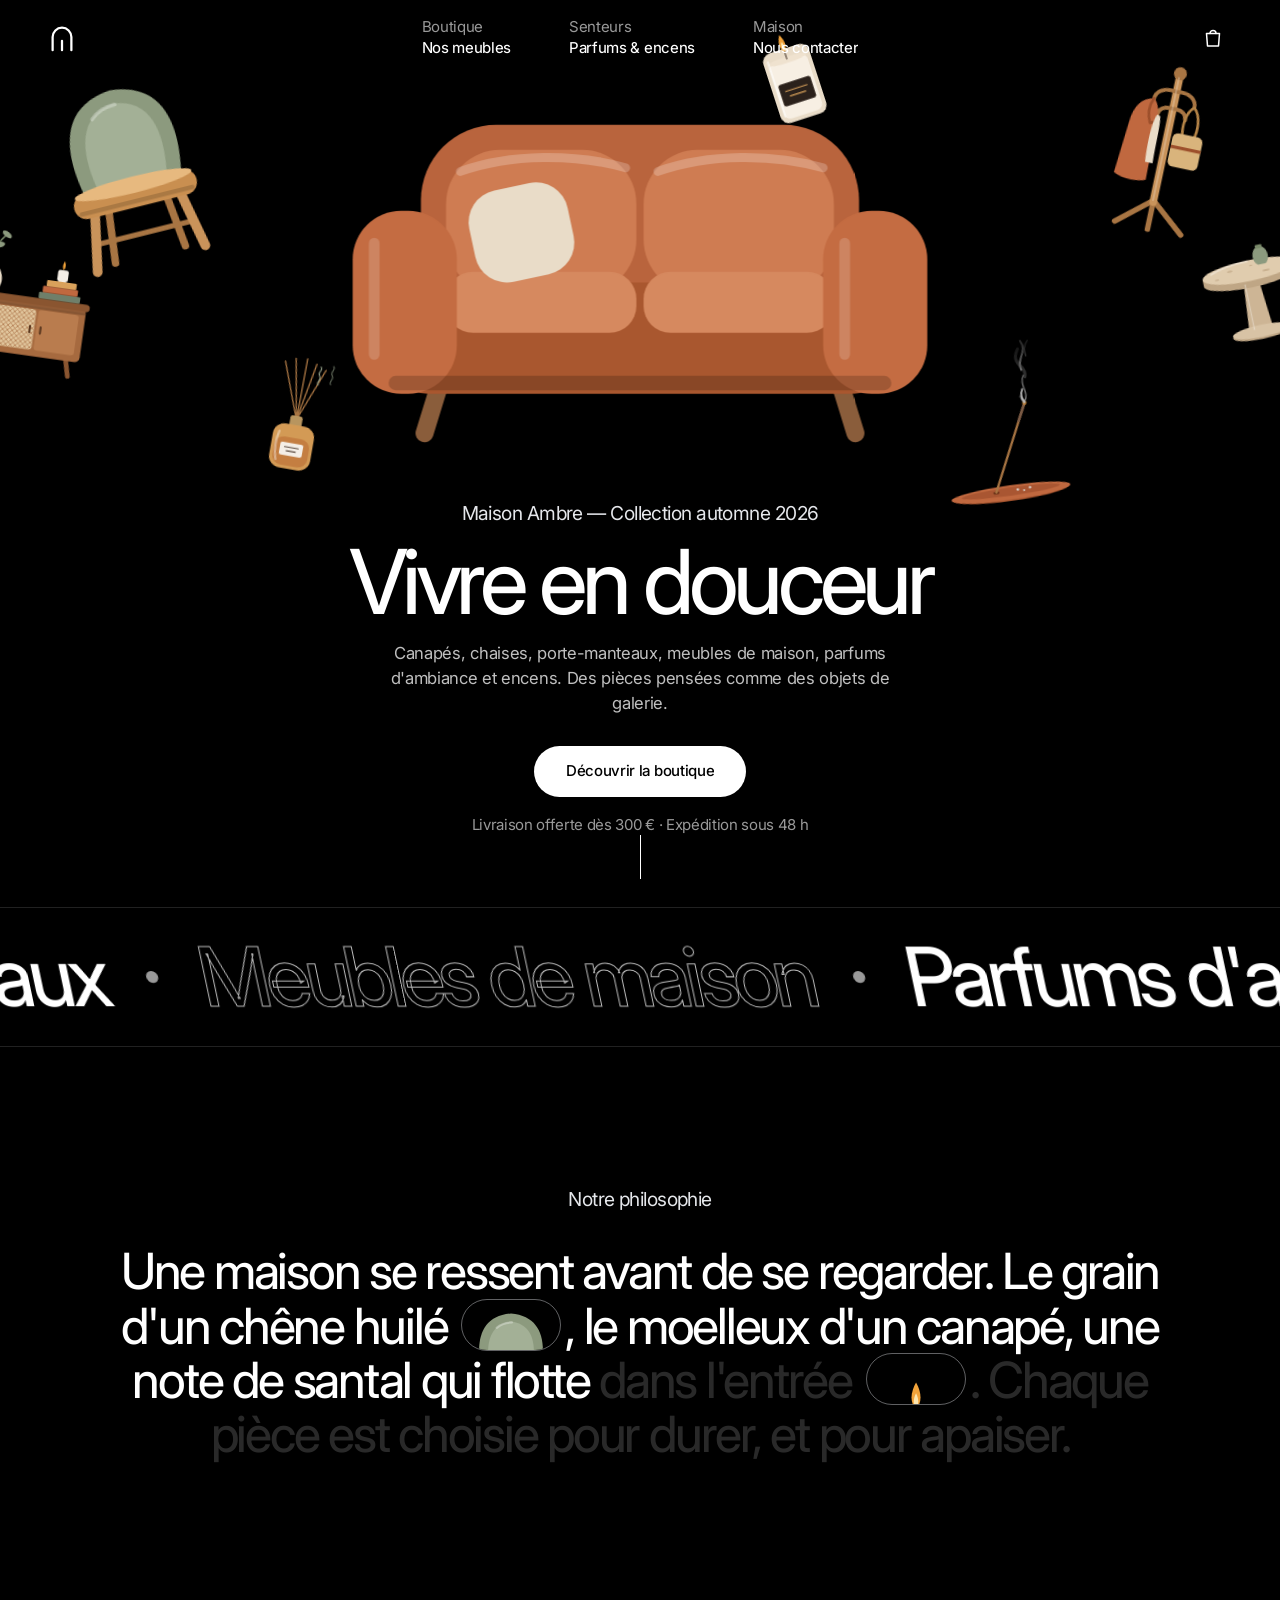
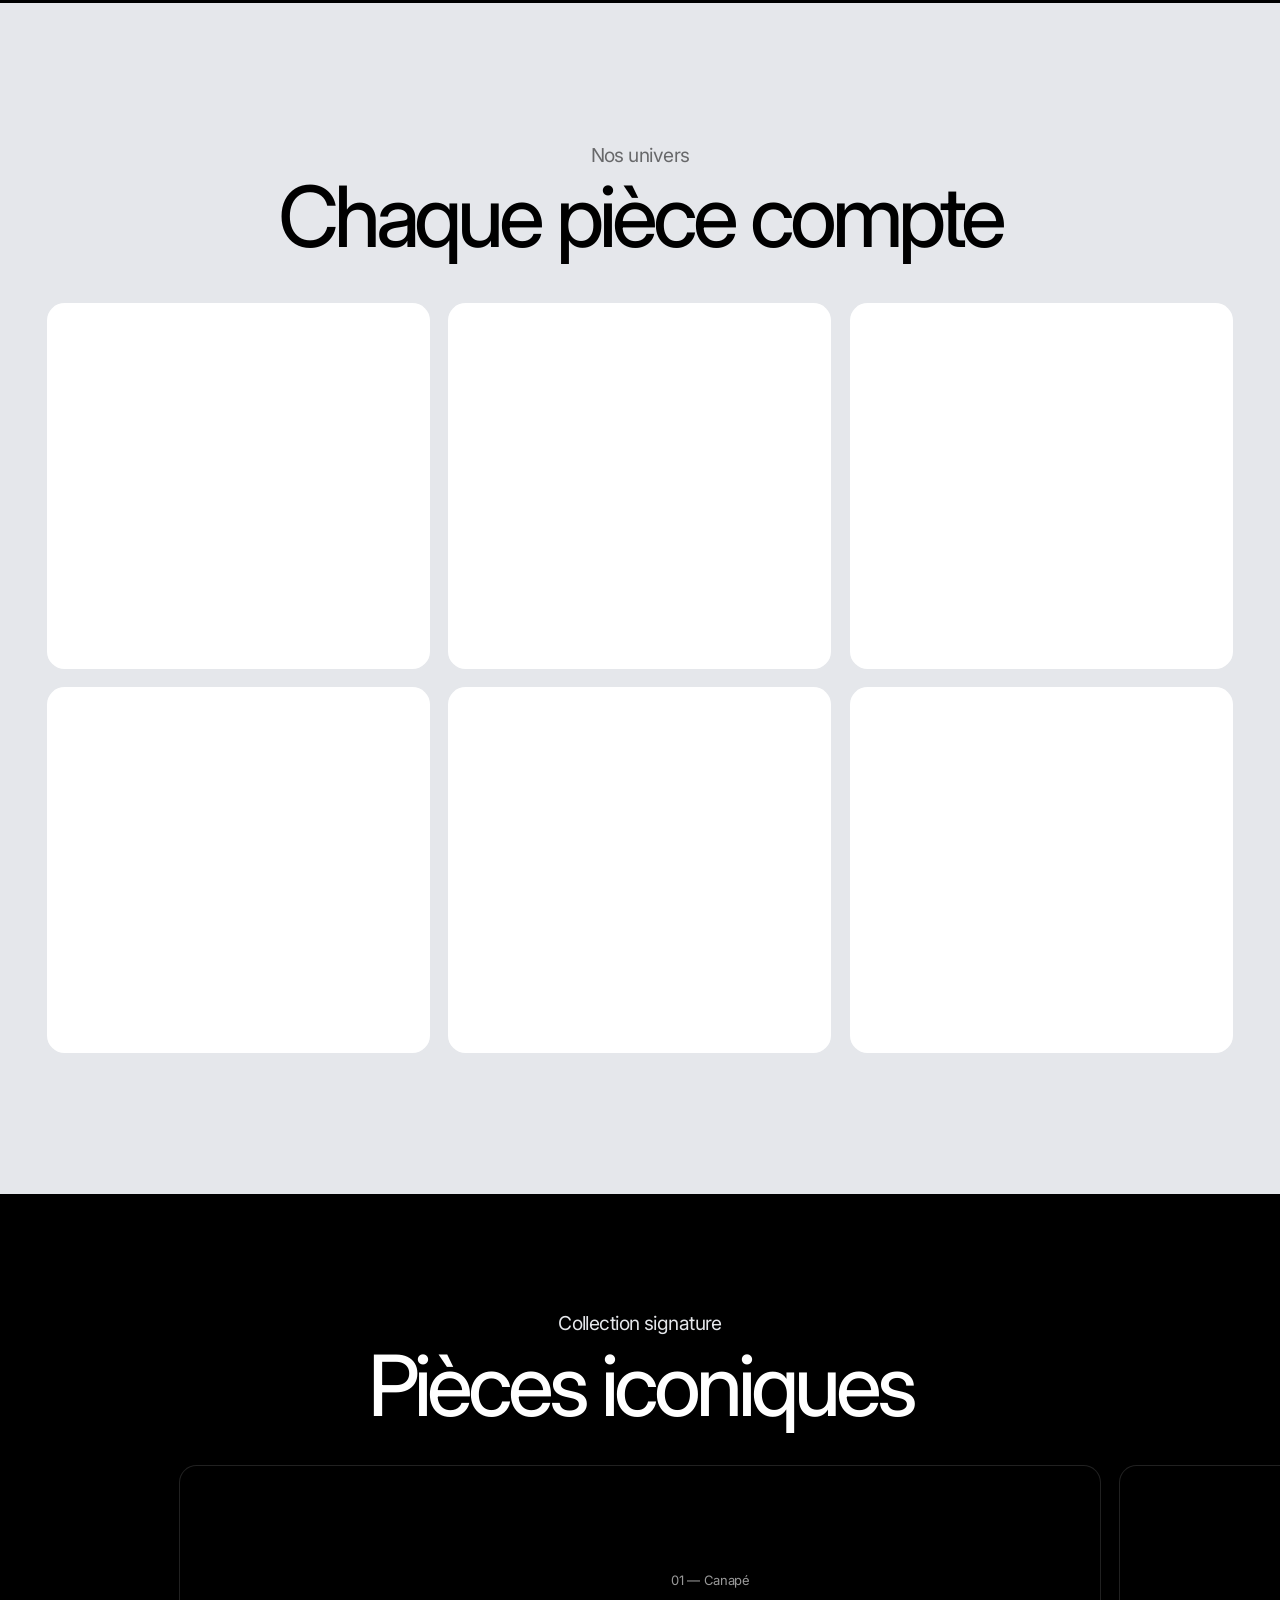
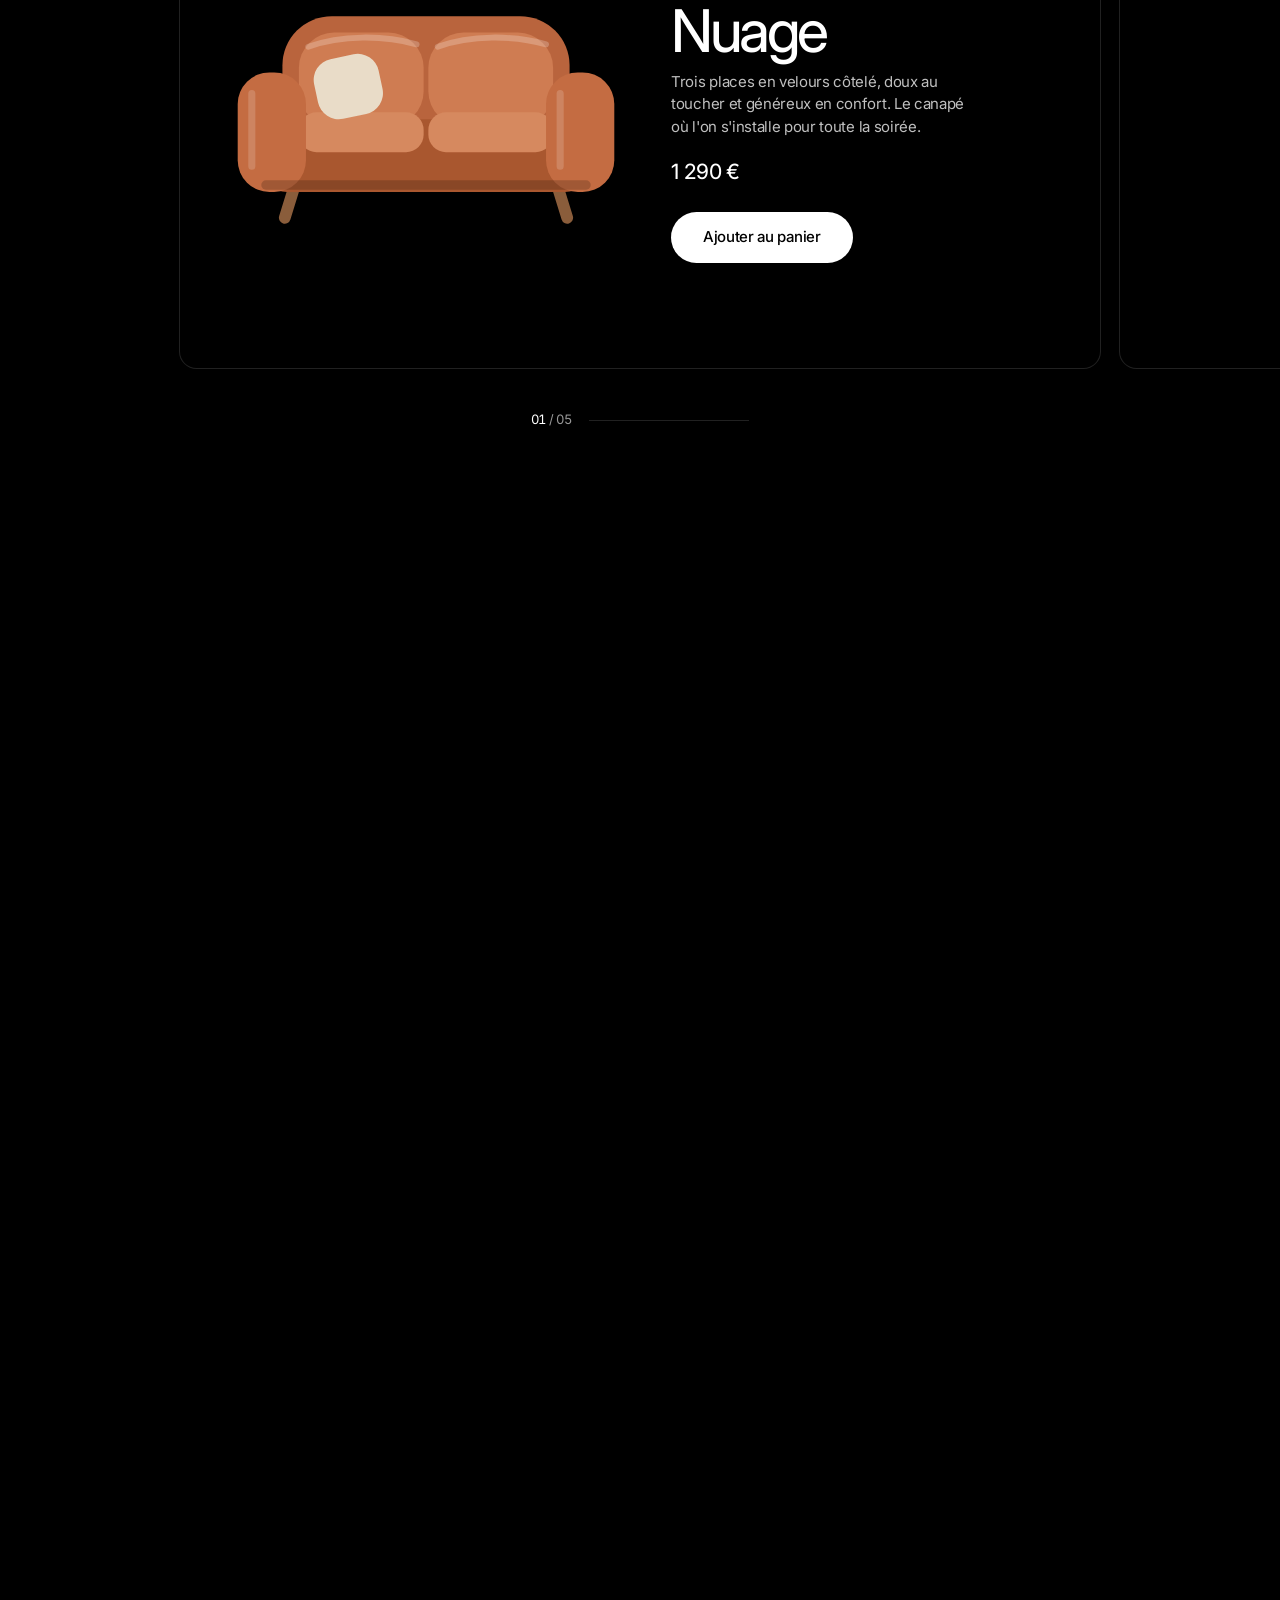
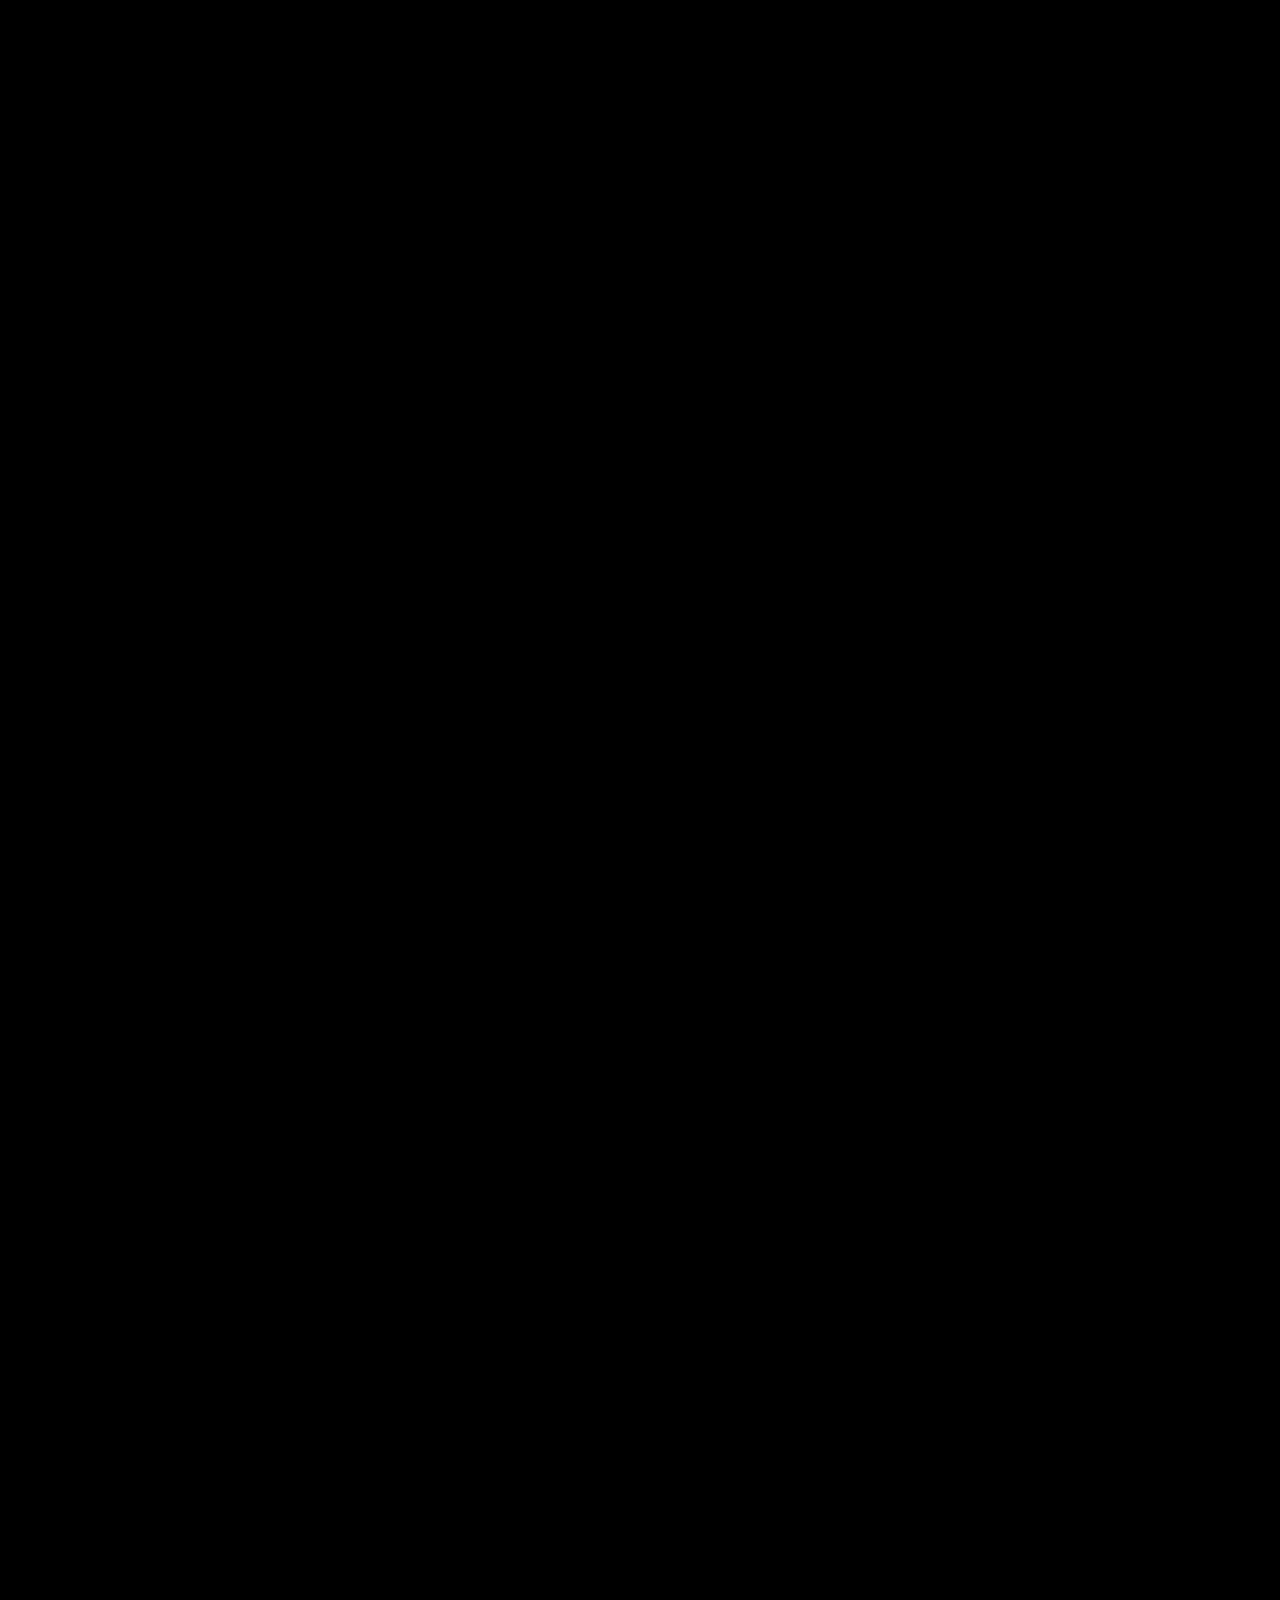
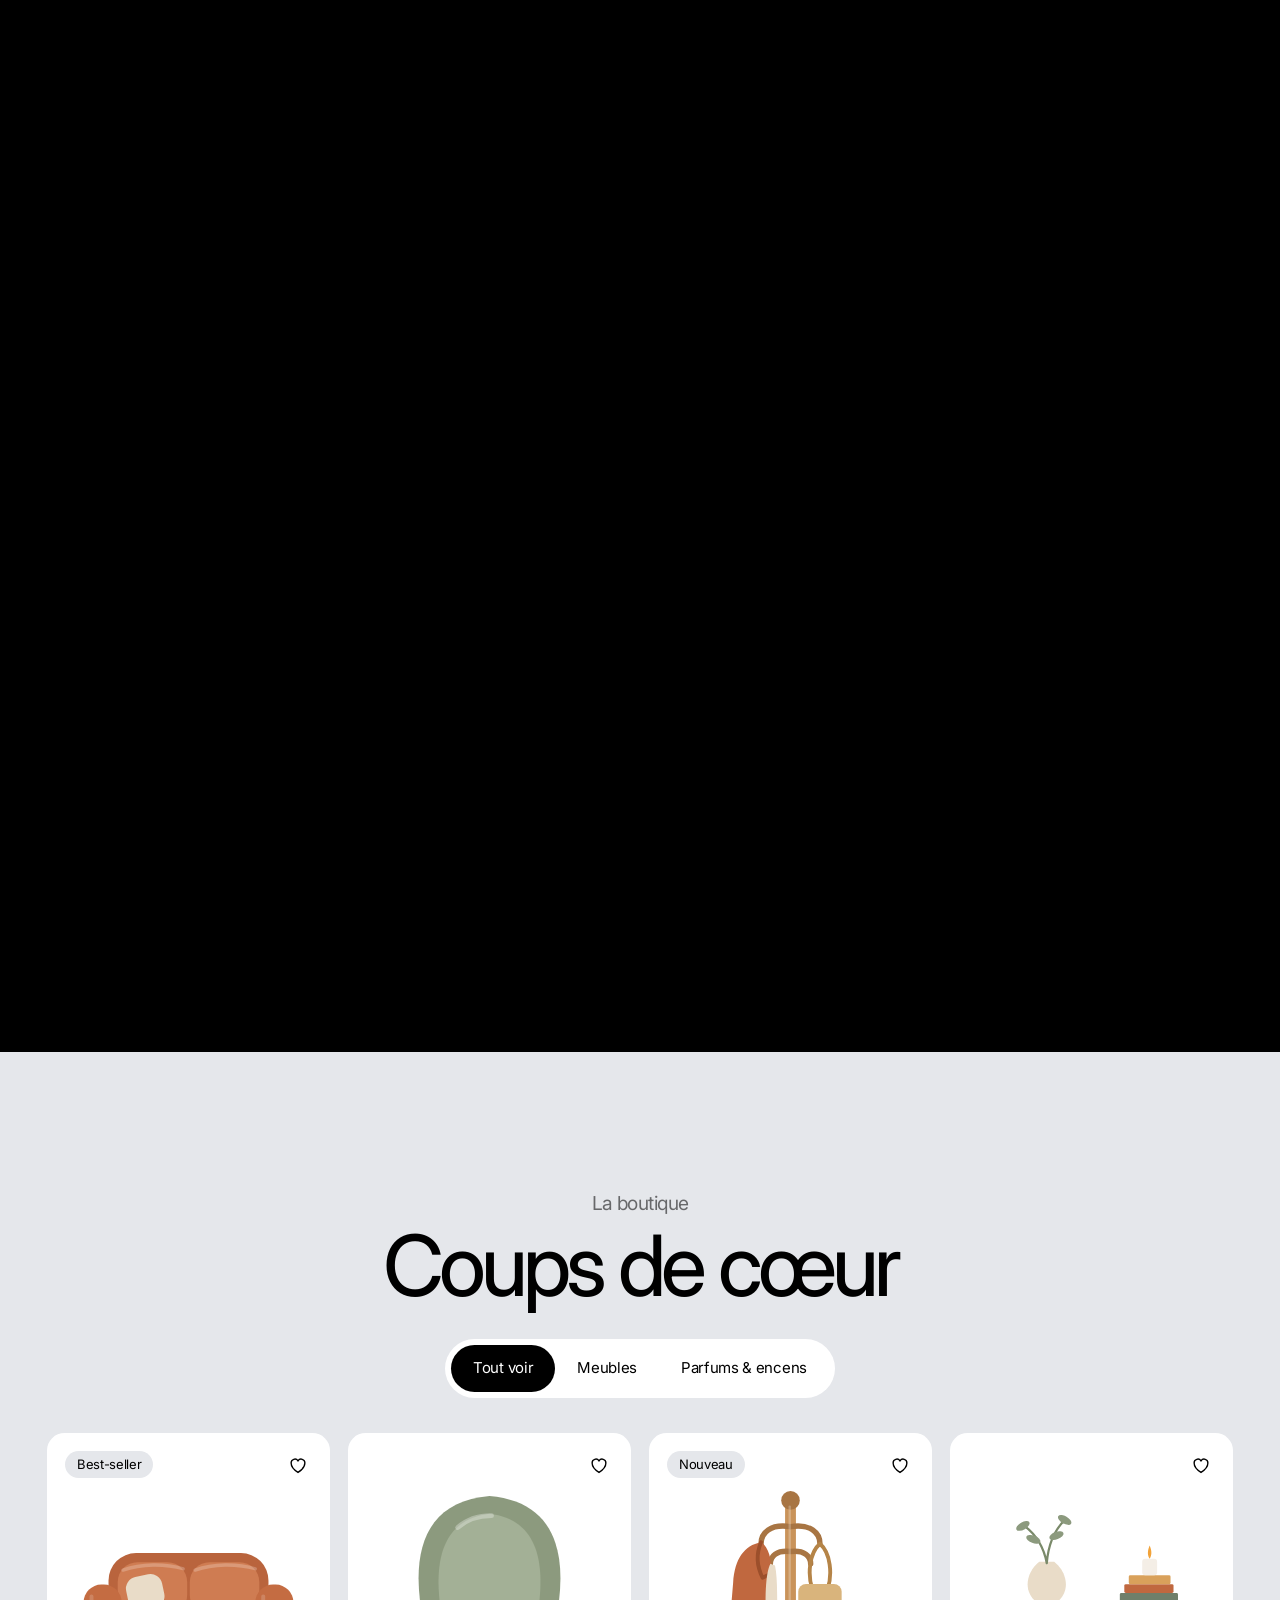
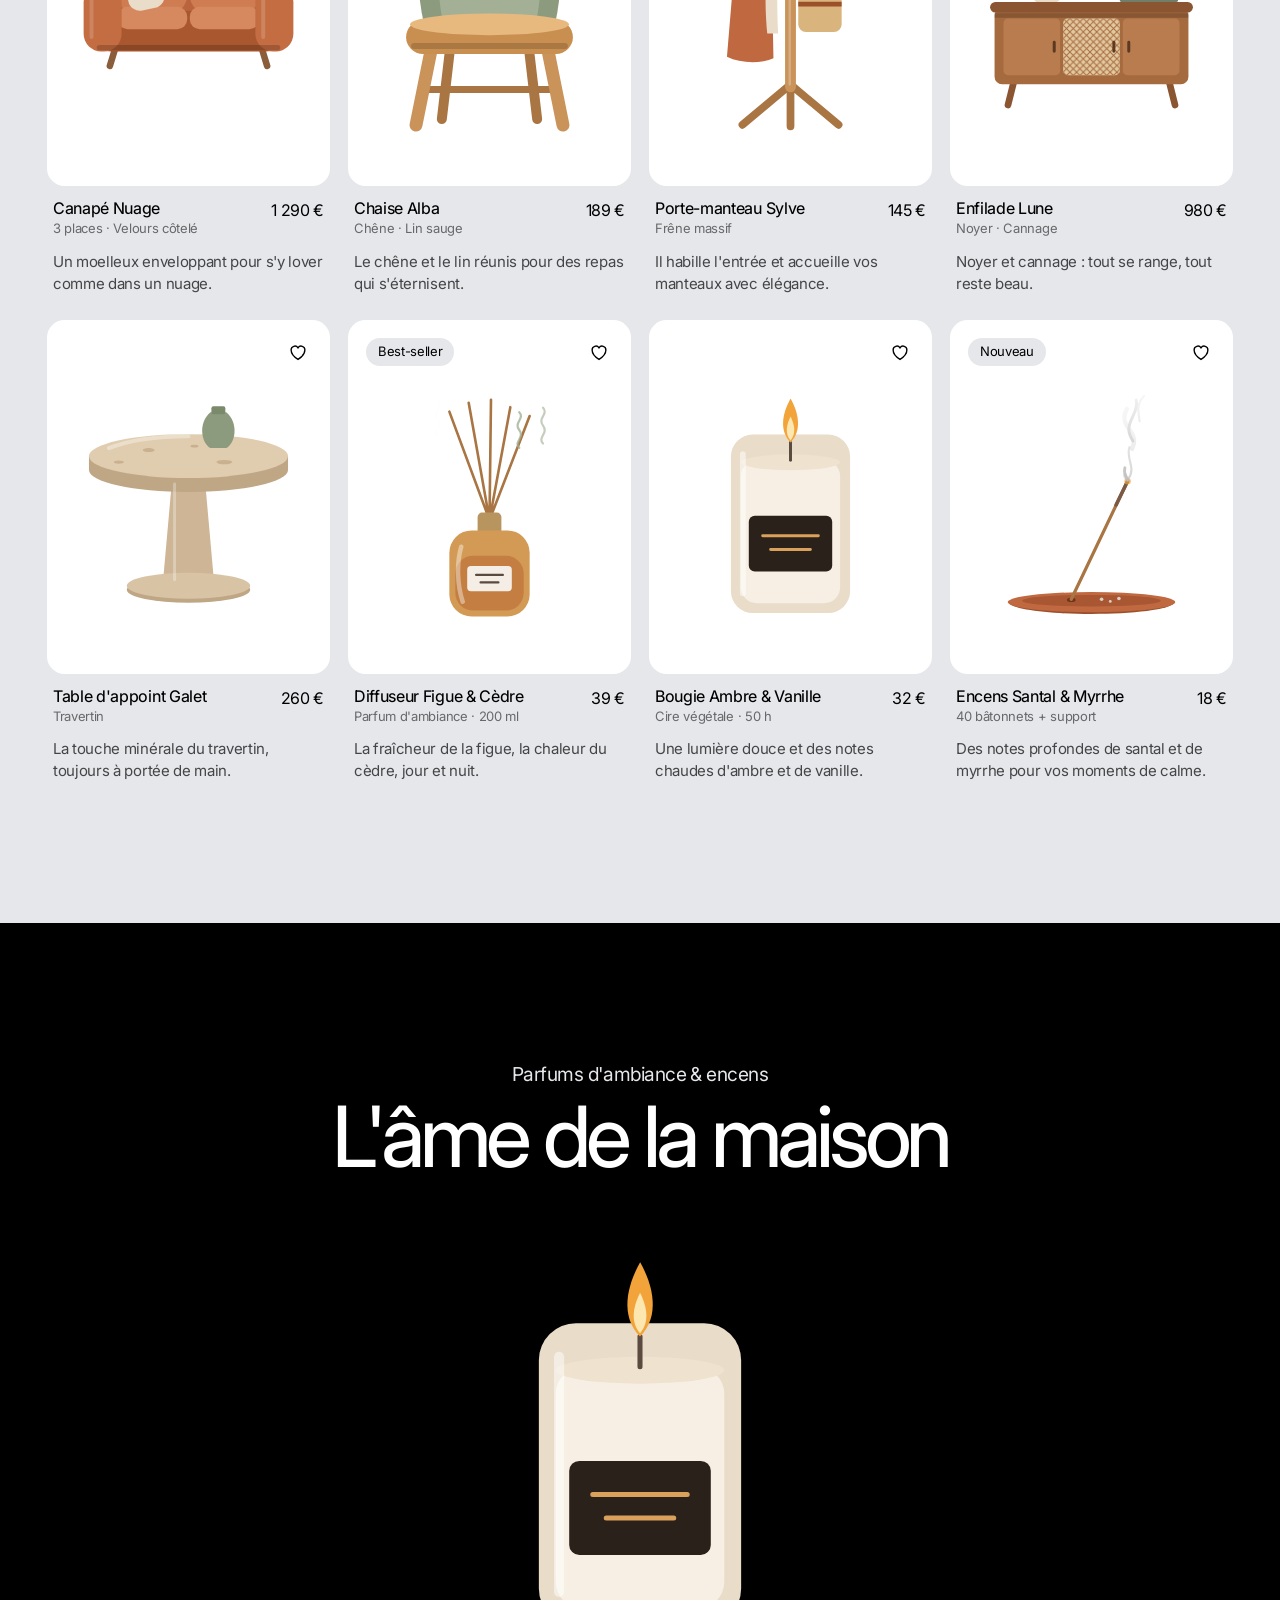
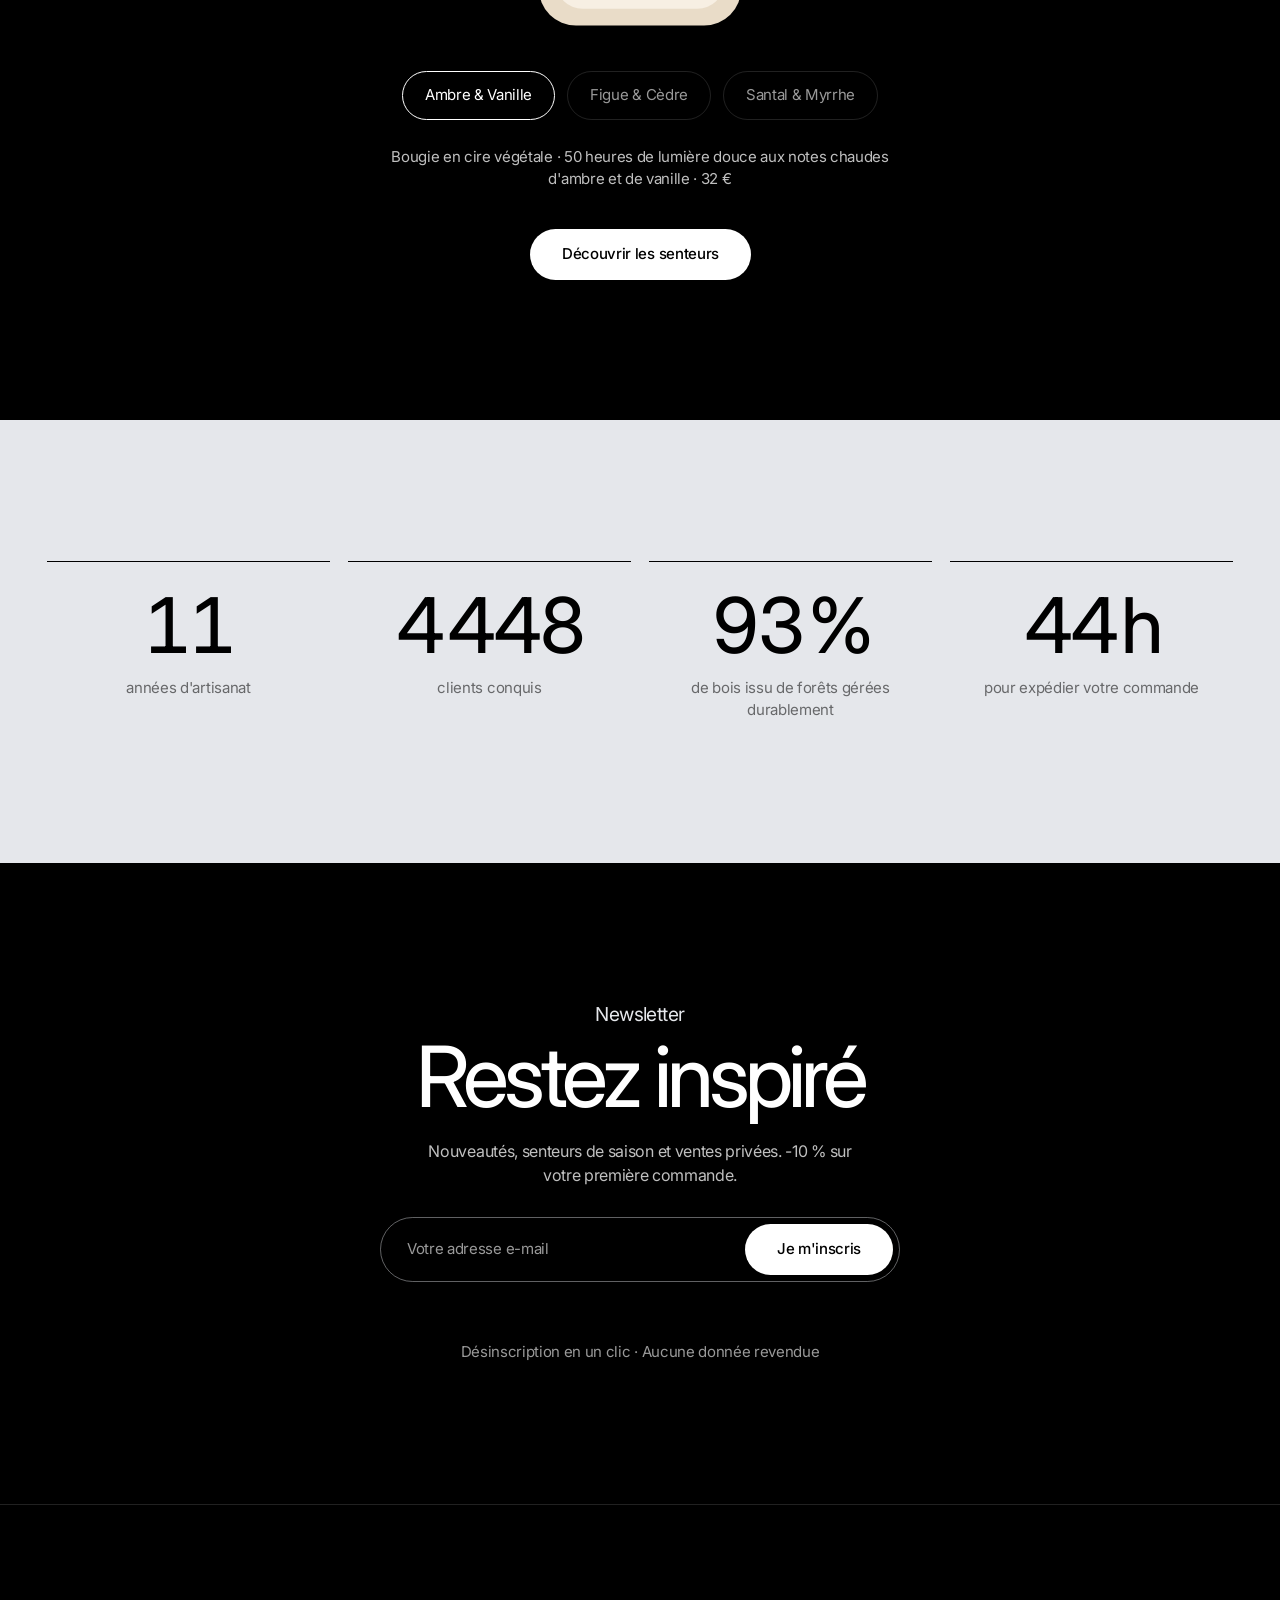
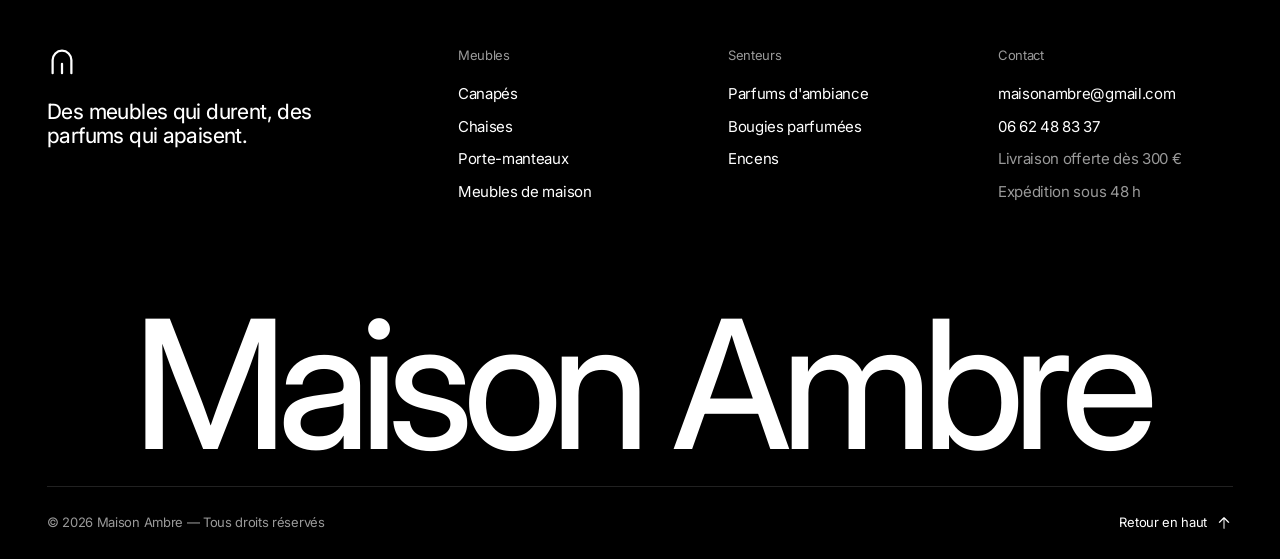
==== index.html @ e96ddb71 "Publication du site Maison Ambre" ====
<!DOCTYPE html>
<html lang="fr">
<head>
  <meta charset="UTF-8">
  <meta name="viewport" content="width=device-width, initial-scale=1">
  <title>Maison Ambre — Meubles, parfums d'ambiance et encens</title>
  <meta name="description" content="Canapés, chaises, porte-manteaux, meubles de maison, parfums d'ambiance et encens, présentés comme des pièces de galerie.">
  <meta name="theme-color" content="#000000">

  <!-- Active les animations seulement si JavaScript fonctionne (sinon tout reste visible) -->
  <script>
    document.documentElement.classList.add('avec-js');
    setTimeout(function () {
      if (!window.MaisonAmbre) document.documentElement.classList.remove('avec-js');
    }, 4000);
  </script>

  <!-- Police : Inter (remplaçant conseillé de circularXX dans la référence de style) -->
  <link rel="preconnect" href="https://fonts.googleapis.com">
  <link rel="preconnect" href="https://fonts.gstatic.com" crossorigin>
  <link rel="stylesheet" href="https://fonts.googleapis.com/css2?family=Inter:wght@400..500&display=swap">

  <!-- Feuilles de style -->
  <link rel="stylesheet" href="styles-base-entete.css">
  <link rel="stylesheet" href="styles-hero-univers.css">
  <link rel="stylesheet" href="styles-collection-boutique.css">
  <link rel="stylesheet" href="styles-senteurs-avis-pied-de-page.css">
  <link rel="stylesheet" href="animations-apparitions-survol.css">
  <link rel="stylesheet" href="styles-responsive-mobile.css">

  <!-- Scripts d'animation -->
  <script src="script-chargement-curseur-entete.js" defer></script>
  <script src="script-effets-scroll.js" defer></script>
  <script src="script-boutique-interactions.js" defer></script>
</head>
<body>

  <!-- ============ ICÔNES RÉUTILISÉES DANS LA PAGE ============ -->
  <svg class="sprite" aria-hidden="true">
    <symbol id="icone-marque" viewBox="0 0 32 32"><path d="M6 29V15a10 10 0 0 1 20 0v14M16 29V19" fill="none" stroke="currentColor" stroke-width="2.4" stroke-linecap="round"/></symbol>
    <symbol id="icone-fleche" viewBox="0 0 24 24"><path d="M5 12h14M13 6l6 6-6 6" fill="none" stroke="currentColor" stroke-width="1.6" stroke-linecap="round" stroke-linejoin="round"/></symbol>
    <symbol id="icone-sac" viewBox="0 0 24 24"><g fill="none" stroke="currentColor" stroke-width="1.5" stroke-linecap="round" stroke-linejoin="round"><path d="M5.5 7.5h13l-1 12.5h-11z"/><path d="M9 7.5a3 3 0 0 1 6 0"/></g></symbol>
    <symbol id="icone-coeur" viewBox="0 0 24 24"><path d="M12 20s-7.5-4.6-7.5-10.2A4.1 4.1 0 0 1 12 7.4a4.1 4.1 0 0 1 7.5 2.4C19.5 15.4 12 20 12 20z"/></symbol>
  </svg>

  <!-- ============ ÉCRAN DE CHARGEMENT ============ -->
  <div class="chargement" aria-hidden="true">
    <p class="chargement__logo">Maison Ambre</p>
    <div class="chargement__barre"><span></span></div>
    <p class="chargement__compteur">0 %</p>
  </div>

  <!-- Curseur personnalisé + barre de progression du scroll -->
  <div class="curseur" aria-hidden="true">
    <span class="curseur__anneau"><span class="curseur__texte">Voir</span></span>
    <span class="curseur__point"></span>
  </div>
  <div class="barre-progression" aria-hidden="true"></div>

  <!-- ============ EN-TÊTE ============ -->
  <header class="entete">
    <div class="entete__interieur">
      <a href="#accueil" class="marque" aria-label="Maison Ambre, retour à l'accueil">
        <svg class="icone"><use href="#icone-marque"/></svg>
      </a>

      <nav class="navigation" aria-label="Navigation principale">
        <a href="#univers" class="nav-groupe">
          <span class="nav-groupe__label">Boutique</span>
          <span class="roulant"><span data-texte="Nos meubles">Nos meubles</span></span>
        </a>
        <a href="#senteurs" class="nav-groupe">
          <span class="nav-groupe__label">Senteurs</span>
          <span class="roulant"><span data-texte="Parfums &amp; encens">Parfums &amp; encens</span></span>
        </a>
        <a href="#contact" class="nav-groupe">
          <span class="nav-groupe__label">Maison</span>
          <span class="roulant"><span data-texte="Nous contacter">Nous contacter</span></span>
        </a>
      </nav>

      <div class="entete__actions">
        <button class="icone-bouton panier" type="button" aria-label="Panier, 0 article">
          <svg class="icone"><use href="#icone-sac"/></svg>
          <span class="panier__compteur">0</span>
        </button>
        <button class="burger" type="button" aria-label="Ouvrir le menu" aria-expanded="false" aria-controls="menu-mobile">
          <span></span><span></span>
        </button>
      </div>
    </div>
  </header>

  <!-- Menu plein écran (mobile) -->
  <div class="menu-mobile" id="menu-mobile">
    <nav class="menu-mobile__liens" aria-label="Menu mobile">
      <a href="#univers" style="--i:0">Nos univers</a>
      <a href="#collection" style="--i:1">Collection</a>
      <a href="#boutique" style="--i:2">Boutique</a>
      <a href="#senteurs" style="--i:3">Parfums &amp; encens</a>
      <a href="#newsletter" style="--i:4">Newsletter</a>
      <a href="#contact" style="--i:5">Contact</a>
    </nav>
    <p class="menu-mobile__note">Livraison offerte dès 300 €</p>
  </div>

  <main>
    <!-- ============ 1. HERO : les produits flottent dans le vide ============ -->
    <section class="hero" id="accueil">
      <div class="hero__scene" data-scene aria-hidden="true">
        <div class="objet objet--centre" data-profondeur="0.25">
          <img src="images/illustration-canape.svg" alt="">
        </div>
        <div class="objet" style="--x:13%; --y:26%; --taille:clamp(84px, 11vw, 170px); --rotation:-14deg; --duree:7s; --delai:.15s" data-profondeur="0.9">
          <img src="images/illustration-chaise.svg" alt="">
        </div>
        <div class="objet" style="--x:87%; --y:22%; --taille:clamp(70px, 8.5vw, 130px); --rotation:12deg; --duree:8s; --delai:.25s" data-profondeur="1.1">
          <img src="images/illustration-porte-manteau.svg" alt="">
        </div>
        <div class="objet" style="--x:25%; --y:84%; --taille:clamp(54px, 6vw, 96px); --rotation:10deg; --duree:6.5s; --delai:.35s" data-profondeur="0.7">
          <img src="images/illustration-parfum-ambiance.svg" alt="">
        </div>
        <div class="objet" style="--x:76%; --y:86%; --taille:clamp(80px, 10vw, 150px); --rotation:-8deg; --duree:7.5s; --delai:.45s" data-profondeur="0.8">
          <img src="images/illustration-encens.svg" alt="">
        </div>
        <div class="objet objet--loin" style="--x:5%; --y:64%; --taille:clamp(90px, 12vw, 190px); --rotation:8deg; --duree:9s; --delai:.55s" data-profondeur="1.3">
          <img src="images/illustration-enfilade.svg" alt="">
        </div>
        <div class="objet" style="--x:62%; --y:6%; --taille:clamp(40px, 4.4vw, 70px); --rotation:-18deg; --duree:6s; --delai:.65s" data-profondeur="0.5">
          <img src="images/illustration-bougie-parfumee.svg" alt="">
        </div>
        <div class="objet objet--loin" style="--x:95%; --y:62%; --taille:clamp(70px, 8vw, 124px); --rotation:-12deg; --duree:8.5s; --delai:.75s" data-profondeur="1.2">
          <img src="images/illustration-table-appoint.svg" alt="">
        </div>
      </div>

      <div class="hero__bloc">
        <p class="bloc-titre__label hero-anim" style="--delai:.1s">Maison Ambre — Collection automne 2026</p>
        <h1 class="hero__titre" data-decoupe>Vivre en douceur</h1>
        <p class="hero__texte hero-anim" style="--delai:.55s">Canapés, chaises, porte-manteaux, meubles de maison, parfums d'ambiance et encens. Des pièces pensées comme des objets de galerie.</p>
        <a href="#boutique" class="pilule hero-anim" style="--delai:.7s" data-magnetique>
          <span class="roulant"><span data-texte="Découvrir la boutique">Découvrir la boutique</span></span>
        </a>
        <p class="note hero-anim" style="--delai:.85s">Livraison offerte dès 300 € · Expédition sous 48 h</p>
      </div>

      <a href="#manifeste" class="indicateur-scroll hero-anim" style="--delai:1s" aria-label="Faire défiler la page">
        <span class="indicateur-scroll__ligne"></span>
      </a>
    </section>

    <!-- ============ 2. BANDEAU DÉFILANT (réagit à la vitesse du scroll) ============ -->
    <div class="bandeau" data-bandeau="0.8" aria-hidden="true">
      <div class="bandeau__piste">
        <div class="bandeau__groupe" data-dupliquer>
          <span class="bandeau__mot">Canapés</span><span class="bandeau__point"></span>
          <span class="bandeau__mot bandeau__mot--contour">Chaises</span><span class="bandeau__point"></span>
          <span class="bandeau__mot">Porte-manteaux</span><span class="bandeau__point"></span>
          <span class="bandeau__mot bandeau__mot--contour">Meubles de maison</span><span class="bandeau__point"></span>
          <span class="bandeau__mot">Parfums d'ambiance</span><span class="bandeau__point"></span>
          <span class="bandeau__mot bandeau__mot--contour">Encens</span><span class="bandeau__point"></span>
        </div>
      </div>
    </div>

    <!-- ============ 3. MANIFESTE (les mots s'allument au scroll) ============ -->
    <section class="manifeste" id="manifeste">
      <p class="bloc-titre__label" data-apparition="haut">Notre philosophie</p>
      <p class="manifeste__texte" data-mots-scroll>
        Une maison se ressent avant de se regarder. Le grain d'un chêne huilé
        <span class="pastille-texte"><img src="images/illustration-chaise.svg" alt=""></span>, le moelleux d'un canapé,
        une note de santal qui flotte dans l'entrée
        <span class="pastille-texte"><img src="images/illustration-bougie-parfumee.svg" alt=""></span>. Chaque pièce est choisie
        pour durer, et pour apaiser.
      </p>
    </section>

    <!-- ============ 4. NOS UNIVERS (section claire) ============ -->
    <section class="univers section-claire" id="univers">
      <div class="bloc-titre">
        <p class="bloc-titre__label" data-apparition="haut">Nos univers</p>
        <h2 class="bloc-titre__mot" data-decoupe>Chaque pièce compte</h2>
      </div>

      <ul class="univers__grille" data-apparition-groupe="0.08">
        <li data-apparition="haut">
          <a href="#boutique" class="carte-univers" data-inclinaison="6" data-curseur="Voir">
            <span class="carte-univers__visuel"><img src="images/illustration-canape.svg" alt="" loading="lazy"></span>
            <span class="carte-univers__pied">
              <span><span class="carte-univers__nom">Canapés</span><span class="carte-univers__info">24 modèles</span></span>
              <span class="carte-univers__fleche"><svg class="icone"><use href="#icone-fleche"/></svg></span>
            </span>
          </a>
        </li>
        <li data-apparition="haut">
          <a href="#boutique" class="carte-univers" data-inclinaison="6" data-curseur="Voir">
            <span class="carte-univers__visuel"><img src="images/illustration-chaise.svg" alt="" loading="lazy"></span>
            <span class="carte-univers__pied">
              <span><span class="carte-univers__nom">Chaises</span><span class="carte-univers__info">18 modèles</span></span>
              <span class="carte-univers__fleche"><svg class="icone"><use href="#icone-fleche"/></svg></span>
            </span>
          </a>
        </li>
        <li data-apparition="haut">
          <a href="#boutique" class="carte-univers" data-inclinaison="6" data-curseur="Voir">
            <span class="carte-univers__visuel"><img src="images/illustration-porte-manteau.svg" alt="" loading="lazy"></span>
            <span class="carte-univers__pied">
              <span><span class="carte-univers__nom">Porte-manteaux</span><span class="carte-univers__info">9 modèles</span></span>
              <span class="carte-univers__fleche"><svg class="icone"><use href="#icone-fleche"/></svg></span>
            </span>
          </a>
        </li>
        <li data-apparition="haut">
          <a href="#boutique" class="carte-univers" data-inclinaison="6" data-curseur="Voir">
            <span class="carte-univers__visuel"><img src="images/illustration-enfilade.svg" alt="" loading="lazy"></span>
            <span class="carte-univers__pied">
              <span><span class="carte-univers__nom">Meubles de maison</span><span class="carte-univers__info">32 modèles</span></span>
              <span class="carte-univers__fleche"><svg class="icone"><use href="#icone-fleche"/></svg></span>
            </span>
          </a>
        </li>
        <li data-apparition="haut">
          <a href="#senteurs" class="carte-univers" data-inclinaison="6" data-curseur="Voir">
            <span class="carte-univers__visuel"><img src="images/illustration-parfum-ambiance.svg" alt="" loading="lazy"></span>
            <span class="carte-univers__pied">
              <span><span class="carte-univers__nom">Parfums d'ambiance</span><span class="carte-univers__info">14 senteurs</span></span>
              <span class="carte-univers__fleche"><svg class="icone"><use href="#icone-fleche"/></svg></span>
            </span>
          </a>
        </li>
        <li data-apparition="haut">
          <a href="#senteurs" class="carte-univers" data-inclinaison="6" data-curseur="Voir">
            <span class="carte-univers__visuel"><img src="images/illustration-encens.svg" alt="" loading="lazy"></span>
            <span class="carte-univers__pied">
              <span><span class="carte-univers__nom">Encens</span><span class="carte-univers__info">12 senteurs</span></span>
              <span class="carte-univers__fleche"><svg class="icone"><use href="#icone-fleche"/></svg></span>
            </span>
          </a>
        </li>
      </ul>
    </section>

    <!-- ============ 5. COLLECTION SIGNATURE (défilement horizontal au scroll) ============ -->
    <section class="collection" id="collection">
      <div class="collection__collant">
        <div class="bloc-titre">
          <p class="bloc-titre__label">Collection signature</p>
          <h2 class="bloc-titre__mot" data-decoupe>Pièces iconiques</h2>
        </div>

        <div class="collection__piste">
          <article class="panneau">
            <div class="panneau__visuel"><img src="images/illustration-canape.svg" alt="Canapé Nuage" loading="lazy"></div>
            <div class="panneau__texte">
              <p class="panneau__numero">01 — Canapé</p>
              <h3 class="panneau__nom">Nuage</h3>
              <p class="panneau__description">Trois places en velours côtelé, doux au toucher et généreux en confort. Le canapé où l'on s'installe pour toute la soirée.</p>
              <p class="panneau__prix">1 290 €</p>
              <button class="pilule" type="button" data-ajout-panier="Canapé Nuage" data-magnetique>
                <span class="roulant"><span data-texte="Ajouter au panier">Ajouter au panier</span></span>
              </button>
            </div>
          </article>
          <article class="panneau">
            <div class="panneau__visuel"><img src="images/illustration-chaise.svg" alt="Chaise Alba" loading="lazy"></div>
            <div class="panneau__texte">
              <p class="panneau__numero">02 — Chaise</p>
              <h3 class="panneau__nom">Alba</h3>
              <p class="panneau__description">Le chêne apporte la solidité, le lin sauge la douceur. Une chaise qui réchauffe toutes les tables.</p>
              <p class="panneau__prix">189 €</p>
              <button class="pilule" type="button" data-ajout-panier="Chaise Alba" data-magnetique>
                <span class="roulant"><span data-texte="Ajouter au panier">Ajouter au panier</span></span>
              </button>
            </div>
          </article>
          <article class="panneau">
            <div class="panneau__visuel"><img src="images/illustration-porte-manteau.svg" alt="Porte-manteau Sylve" loading="lazy"></div>
            <div class="panneau__texte">
              <p class="panneau__numero">03 — Porte-manteau</p>
              <h3 class="panneau__nom">Sylve</h3>
              <p class="panneau__description">En frêne massif, il accueille manteaux, sacs et écharpes. Votre entrée gagne une vraie pièce de caractère.</p>
              <p class="panneau__prix">145 €</p>
              <button class="pilule" type="button" data-ajout-panier="Porte-manteau Sylve" data-magnetique>
                <span class="roulant"><span data-texte="Ajouter au panier">Ajouter au panier</span></span>
              </button>
            </div>
          </article>
          <article class="panneau">
            <div class="panneau__visuel"><img src="images/illustration-enfilade.svg" alt="Enfilade Lune" loading="lazy"></div>
            <div class="panneau__texte">
              <p class="panneau__numero">04 — Meuble de maison</p>
              <h3 class="panneau__nom">Lune</h3>
              <p class="panneau__description">La chaleur du noyer rencontre la légèreté du cannage. Une enfilade qui range tout, avec élégance.</p>
              <p class="panneau__prix">980 €</p>
              <button class="pilule" type="button" data-ajout-panier="Enfilade Lune" data-magnetique>
                <span class="roulant"><span data-texte="Ajouter au panier">Ajouter au panier</span></span>
              </button>
            </div>
          </article>
          <article class="panneau">
            <div class="panneau__visuel"><img src="images/illustration-table-appoint.svg" alt="Table d'appoint Galet" loading="lazy"></div>
            <div class="panneau__texte">
              <p class="panneau__numero">05 — Table d'appoint</p>
              <h3 class="panneau__nom">Galet</h3>
              <p class="panneau__description">Le travertin et ses veinures naturelles, à glisser près du canapé. La touche minérale qui change tout.</p>
              <p class="panneau__prix">260 €</p>
              <button class="pilule" type="button" data-ajout-panier="Table d'appoint Galet" data-magnetique>
                <span class="roulant"><span data-texte="Ajouter au panier">Ajouter au panier</span></span>
              </button>
            </div>
          </article>
        </div>

        <div class="collection__suivi" aria-hidden="true">
          <span class="collection__compteur"><span class="collection__actuel">01</span> / 05</span>
          <span class="collection__progression"><span></span></span>
        </div>
      </div>
    </section>

    <!-- ============ 6. BOUTIQUE (section claire : filtres + ajout au panier) ============ -->
    <section class="boutique section-claire" id="boutique">
      <div class="bloc-titre">
        <p class="bloc-titre__label" data-apparition="haut">La boutique</p>
        <h2 class="bloc-titre__mot" data-decoupe>Coups de cœur</h2>
      </div>

      <div class="filtres" role="group" aria-label="Filtrer les produits" data-apparition="haut">
        <span class="filtres__indicateur" aria-hidden="true"></span>
        <button class="filtre est-actif" type="button" data-filtre="tous" aria-pressed="true">Tout voir</button>
        <button class="filtre" type="button" data-filtre="meubles" aria-pressed="false">Meubles</button>
        <button class="filtre" type="button" data-filtre="parfums" aria-pressed="false">Parfums &amp; encens</button>
      </div>

      <ul class="produits" data-apparition-groupe="0.07">
        <li class="produit" data-categorie="meubles" data-apparition="haut">
          <article class="carte-produit">
            <div class="carte-produit__visuel" data-curseur="Voir">
              <span class="etiquette">Best-seller</span>
              <button class="bouton-favori" type="button" aria-label="Ajouter Canapé Nuage aux favoris" aria-pressed="false"><svg class="icone"><use href="#icone-coeur"/></svg></button>
              <img src="images/illustration-canape.svg" alt="Canapé Nuage en velours terracotta" loading="lazy">
              <button class="bouton-panier" type="button" data-ajout-panier="Canapé Nuage"><svg class="icone"><use href="#icone-sac"/></svg><span>Ajouter au panier</span></button>
            </div>
            <div class="carte-produit__infos">
              <div><h3 class="carte-produit__nom">Canapé Nuage</h3><p class="carte-produit__type">3 places · Velours côtelé</p></div>
              <p class="carte-produit__prix">1 290 €</p>
            </div>
            <p class="carte-produit__accroche">Un moelleux enveloppant pour s'y lover comme dans un nuage.</p>
          </article>
        </li>
        <li class="produit" data-categorie="meubles" data-apparition="haut">
          <article class="carte-produit">
            <div class="carte-produit__visuel" data-curseur="Voir">
              <button class="bouton-favori" type="button" aria-label="Ajouter Chaise Alba aux favoris" aria-pressed="false"><svg class="icone"><use href="#icone-coeur"/></svg></button>
              <img src="images/illustration-chaise.svg" alt="Chaise Alba en chêne et lin" loading="lazy">
              <button class="bouton-panier" type="button" data-ajout-panier="Chaise Alba"><svg class="icone"><use href="#icone-sac"/></svg><span>Ajouter au panier</span></button>
            </div>
            <div class="carte-produit__infos">
              <div><h3 class="carte-produit__nom">Chaise Alba</h3><p class="carte-produit__type">Chêne · Lin sauge</p></div>
              <p class="carte-produit__prix">189 €</p>
            </div>
            <p class="carte-produit__accroche">Le chêne et le lin réunis pour des repas qui s'éternisent.</p>
          </article>
        </li>
        <li class="produit" data-categorie="meubles" data-apparition="haut">
          <article class="carte-produit">
            <div class="carte-produit__visuel" data-curseur="Voir">
              <span class="etiquette">Nouveau</span>
              <button class="bouton-favori" type="button" aria-label="Ajouter Porte-manteau Sylve aux favoris" aria-pressed="false"><svg class="icone"><use href="#icone-coeur"/></svg></button>
              <img src="images/illustration-porte-manteau.svg" alt="Porte-manteau Sylve en frêne" loading="lazy">
              <button class="bouton-panier" type="button" data-ajout-panier="Porte-manteau Sylve"><svg class="icone"><use href="#icone-sac"/></svg><span>Ajouter au panier</span></button>
            </div>
            <div class="carte-produit__infos">
              <div><h3 class="carte-produit__nom">Porte-manteau Sylve</h3><p class="carte-produit__type">Frêne massif</p></div>
              <p class="carte-produit__prix">145 €</p>
            </div>
            <p class="carte-produit__accroche">Il habille l'entrée et accueille vos manteaux avec élégance.</p>
          </article>
        </li>
        <li class="produit" data-categorie="meubles" data-apparition="haut">
          <article class="carte-produit">
            <div class="carte-produit__visuel" data-curseur="Voir">
              <button class="bouton-favori" type="button" aria-label="Ajouter Enfilade Lune aux favoris" aria-pressed="false"><svg class="icone"><use href="#icone-coeur"/></svg></button>
              <img src="images/illustration-enfilade.svg" alt="Enfilade Lune en noyer et cannage" loading="lazy">
              <button class="bouton-panier" type="button" data-ajout-panier="Enfilade Lune"><svg class="icone"><use href="#icone-sac"/></svg><span>Ajouter au panier</span></button>
            </div>
            <div class="carte-produit__infos">
              <div><h3 class="carte-produit__nom">Enfilade Lune</h3><p class="carte-produit__type">Noyer · Cannage</p></div>
              <p class="carte-produit__prix">980 €</p>
            </div>
            <p class="carte-produit__accroche">Noyer et cannage : tout se range, tout reste beau.</p>
          </article>
        </li>
        <li class="produit" data-categorie="meubles" data-apparition="haut">
          <article class="carte-produit">
            <div class="carte-produit__visuel" data-curseur="Voir">
              <button class="bouton-favori" type="button" aria-label="Ajouter Table d'appoint Galet aux favoris" aria-pressed="false"><svg class="icone"><use href="#icone-coeur"/></svg></button>
              <img src="images/illustration-table-appoint.svg" alt="Table d'appoint Galet en travertin" loading="lazy">
              <button class="bouton-panier" type="button" data-ajout-panier="Table d'appoint Galet"><svg class="icone"><use href="#icone-sac"/></svg><span>Ajouter au panier</span></button>
            </div>
            <div class="carte-produit__infos">
              <div><h3 class="carte-produit__nom">Table d'appoint Galet</h3><p class="carte-produit__type">Travertin</p></div>
              <p class="carte-produit__prix">260 €</p>
            </div>
            <p class="carte-produit__accroche">La touche minérale du travertin, toujours à portée de main.</p>
          </article>
        </li>
        <li class="produit" data-categorie="parfums" data-apparition="haut">
          <article class="carte-produit">
            <div class="carte-produit__visuel" data-curseur="Voir">
              <span class="etiquette">Best-seller</span>
              <button class="bouton-favori" type="button" aria-label="Ajouter Diffuseur Figue et Cèdre aux favoris" aria-pressed="false"><svg class="icone"><use href="#icone-coeur"/></svg></button>
              <img src="images/illustration-parfum-ambiance.svg" alt="Diffuseur de parfum d'ambiance Figue et Cèdre" loading="lazy">
              <button class="bouton-panier" type="button" data-ajout-panier="Diffuseur Figue &amp; Cèdre"><svg class="icone"><use href="#icone-sac"/></svg><span>Ajouter au panier</span></button>
            </div>
            <div class="carte-produit__infos">
              <div><h3 class="carte-produit__nom">Diffuseur Figue &amp; Cèdre</h3><p class="carte-produit__type">Parfum d'ambiance · 200 ml</p></div>
              <p class="carte-produit__prix">39 €</p>
            </div>
            <p class="carte-produit__accroche">La fraîcheur de la figue, la chaleur du cèdre, jour et nuit.</p>
          </article>
        </li>
        <li class="produit" data-categorie="parfums" data-apparition="haut">
          <article class="carte-produit">
            <div class="carte-produit__visuel" data-curseur="Voir">
              <button class="bouton-favori" type="button" aria-label="Ajouter Bougie Ambre et Vanille aux favoris" aria-pressed="false"><svg class="icone"><use href="#icone-coeur"/></svg></button>
              <img src="images/illustration-bougie-parfumee.svg" alt="Bougie parfumée Ambre et Vanille" loading="lazy">
              <button class="bouton-panier" type="button" data-ajout-panier="Bougie Ambre &amp; Vanille"><svg class="icone"><use href="#icone-sac"/></svg><span>Ajouter au panier</span></button>
            </div>
            <div class="carte-produit__infos">
              <div><h3 class="carte-produit__nom">Bougie Ambre &amp; Vanille</h3><p class="carte-produit__type">Cire végétale · 50 h</p></div>
              <p class="carte-produit__prix">32 €</p>
            </div>
            <p class="carte-produit__accroche">Une lumière douce et des notes chaudes d'ambre et de vanille.</p>
          </article>
        </li>
        <li class="produit" data-categorie="parfums" data-apparition="haut">
          <article class="carte-produit">
            <div class="carte-produit__visuel" data-curseur="Voir">
              <span class="etiquette">Nouveau</span>
              <button class="bouton-favori" type="button" aria-label="Ajouter Encens Santal et Myrrhe aux favoris" aria-pressed="false"><svg class="icone"><use href="#icone-coeur"/></svg></button>
              <img src="images/illustration-encens.svg" alt="Encens Santal et Myrrhe sur son support" loading="lazy">
              <button class="bouton-panier" type="button" data-ajout-panier="Encens Santal &amp; Myrrhe"><svg class="icone"><use href="#icone-sac"/></svg><span>Ajouter au panier</span></button>
            </div>
            <div class="carte-produit__infos">
              <div><h3 class="carte-produit__nom">Encens Santal &amp; Myrrhe</h3><p class="carte-produit__type">40 bâtonnets + support</p></div>
              <p class="carte-produit__prix">18 €</p>
            </div>
            <p class="carte-produit__accroche">Des notes profondes de santal et de myrrhe pour vos moments de calme.</p>
          </article>
        </li>
      </ul>
    </section>

    <!-- ============ 7. PARFUMS D'AMBIANCE & ENCENS (sélecteur de senteurs) ============ -->
    <section class="senteurs" id="senteurs">
      <div class="bloc-titre">
        <p class="bloc-titre__label" data-apparition="haut">Parfums d'ambiance &amp; encens</p>
        <h2 class="bloc-titre__mot" data-decoupe>L'âme de la maison</h2>
      </div>

      <div class="senteurs__scene" data-apparition="zoom">
        <img class="senteurs__produit est-actif" src="images/illustration-bougie-parfumee.svg" alt="Bougie parfumée Ambre et Vanille" data-senteur="ambre" loading="lazy">
        <img class="senteurs__produit" src="images/illustration-parfum-ambiance.svg" alt="Diffuseur Figue et Cèdre" data-senteur="figue" loading="lazy">
        <img class="senteurs__produit" src="images/illustration-encens.svg" alt="Encens Santal et Myrrhe" data-senteur="santal" loading="lazy">
      </div>

      <div class="senteurs__choix" role="group" aria-label="Choisir une senteur">
        <button class="senteur est-actif" type="button" data-senteur="ambre" aria-pressed="true"
          data-description="Bougie en cire végétale · 50 heures de lumière douce aux notes chaudes d'ambre et de vanille · 32 €">Ambre &amp; Vanille</button>
        <button class="senteur" type="button" data-senteur="figue" aria-pressed="false"
          data-description="Diffuseur 200 ml · La fraîcheur verte de la figue et la chaleur boisée du cèdre, pour une entrée qui accueille · 39 €">Figue &amp; Cèdre</button>
        <button class="senteur" type="button" data-senteur="santal" aria-pressed="false"
          data-description="40 bâtonnets d'encens et leur support · Des notes profondes de santal et de myrrhe pour vos moments de calme · 18 €">Santal &amp; Myrrhe</button>
      </div>
      <p class="senteurs__description" aria-live="polite">Bougie en cire végétale · 50 heures de lumière douce aux notes chaudes d'ambre et de vanille · 32 €</p>
      <a href="#boutique" class="pilule" data-magnetique>
        <span class="roulant"><span data-texte="Découvrir les senteurs">Découvrir les senteurs</span></span>
      </a>
    </section>

    <!-- ============ 8. CHIFFRES CLÉS (compteurs animés, section claire) ============ -->
    <section class="chiffres section-claire">
      <ul class="chiffres__grille" data-apparition-groupe="0.12">
        <li class="chiffre" data-apparition="haut">
          <p class="chiffre__valeur" data-compteur="12">0</p>
          <p class="chiffre__libelle">années d'artisanat</p>
        </li>
        <li class="chiffre" data-apparition="haut">
          <p class="chiffre__valeur" data-compteur="4800">0</p>
          <p class="chiffre__libelle">clients conquis</p>
        </li>
        <li class="chiffre" data-apparition="haut">
          <p class="chiffre__valeur" data-compteur="100" data-suffixe="&#8239;%">0</p>
          <p class="chiffre__libelle">de bois issu de forêts gérées durablement</p>
        </li>
        <li class="chiffre" data-apparition="haut">
          <p class="chiffre__valeur" data-compteur="48" data-suffixe="&#8239;h">0</p>
          <p class="chiffre__libelle">pour expédier votre commande</p>
        </li>
      </ul>
    </section>

    <!-- ============ AVIS CLIENTS : section retirée en attendant de vrais avis ============
         Les styles sont déjà prêts (classes avis, avis__grille, avis-carte).
         Dès que vous avez de vrais avis (prénom, ville, note, produit, texte),
         la section pourra être remise ici, entre les chiffres clés et la newsletter. -->

    <!-- ============ 9. NEWSLETTER (section noire) ============ -->
    <section class="lettre" id="newsletter">
      <div class="bloc-titre">
        <p class="bloc-titre__label" data-apparition="haut">Newsletter</p>
        <h2 class="bloc-titre__mot" data-decoupe>Restez inspiré</h2>
      </div>
      <p class="lettre__texte" data-apparition="haut">Nouveautés, senteurs de saison et ventes privées. -10 % sur votre première commande.</p>
      <form class="formulaire" data-apparition="haut">
        <label for="courriel" class="visuellement-cache">Votre adresse e-mail</label>
        <input id="courriel" name="courriel" type="email" placeholder="Votre adresse e-mail" autocomplete="email" required>
        <button class="pilule" type="submit" data-magnetique="0.2">
          <span class="roulant"><span data-texte="Je m'inscris">Je m'inscris</span></span>
        </button>
      </form>
      <p class="note lettre__merci" role="status"></p>
      <p class="note">Désinscription en un clic · Aucune donnée revendue</p>
    </section>
  </main>

  <!-- ============ PIED DE PAGE ============ -->
  <footer class="pied" id="contact">
    <div class="pied__grille">
      <div class="pied__colonne">
        <a href="#accueil" class="marque" aria-label="Maison Ambre, retour à l'accueil"><svg class="icone"><use href="#icone-marque"/></svg></a>
        <p class="pied__slogan">Des meubles qui durent, des parfums qui apaisent.</p>
      </div>
      <div class="pied__colonne">
        <p class="pied__titre">Meubles</p>
        <ul class="pied__liens">
          <li><a class="lien-souligne" href="#boutique">Canapés</a></li>
          <li><a class="lien-souligne" href="#boutique">Chaises</a></li>
          <li><a class="lien-souligne" href="#boutique">Porte-manteaux</a></li>
          <li><a class="lien-souligne" href="#boutique">Meubles de maison</a></li>
        </ul>
      </div>
      <div class="pied__colonne">
        <p class="pied__titre">Senteurs</p>
        <ul class="pied__liens">
          <li><a class="lien-souligne" href="#senteurs">Parfums d'ambiance</a></li>
          <li><a class="lien-souligne" href="#senteurs">Bougies parfumées</a></li>
          <li><a class="lien-souligne" href="#senteurs">Encens</a></li>
        </ul>
      </div>
      <div class="pied__colonne">
        <p class="pied__titre">Contact</p>
        <ul class="pied__liens">
          <li><a class="lien-souligne" href="mailto:maisonambre@gmail.com">maisonambre@gmail.com</a></li>
          <li><a class="lien-souligne" href="tel:+33662488337">06 62 48 83 37</a></li>
          <li class="pied__info">Livraison offerte dès 300 €</li>
          <li class="pied__info">Expédition sous 48 h</li>
        </ul>
      </div>
    </div>

    <p class="pied__marque" aria-hidden="true">Maison Ambre</p>

    <div class="pied__bas">
      <p>© 2026 Maison Ambre — Tous droits réservés</p>
      <a href="#accueil" class="haut-de-page">Retour en haut <svg class="icone"><use href="#icone-fleche"/></svg></a>
    </div>
  </footer>

  <!-- Notification (ajout au panier, favoris…) -->
  <div class="notification" role="status" aria-live="polite">
    <span class="notification__texte"></span>
  </div>

</body>
</html>
---- styles-base-entete.css ----
/* =========================================================
   MAISON AMBRE — Base, en-tête, curseur, chargement
   Style « vitrine noire » : monochrome, une seule police,
   interlettrage serré, pilules blanches, cartes à 17,6 px.
   ========================================================= */

:root {
  /* Couleurs : uniquement 5 neutres (les produits portent la couleur) */
  --noir: #000000;
  --blanc: #ffffff;
  --cendre: #e5e7eb;   /* sections claires, texte secondaire */
  --fumee: #bfbfbf;    /* texte secondaire sur fond noir */
  --fer: #999999;      /* légendes, texte tertiaire */
  --filet: rgba(229, 231, 235, 0.14);       /* filet fin sur fond noir */
  --filet-fort: rgba(229, 231, 235, 0.42);

  /* Typographie : une seule famille */
  --police: "Inter", ui-sans-serif, system-ui, -apple-system, "Segoe UI", Roboto, sans-serif;

  /* Formes : 17,6 px pour les cartes, pilule pour les boutons */
  --rayon-carte: 17.6px;
  --rayon-pilule: 9999px;

  /* Mise en page */
  --largeur-max: 1200px;
  --marge: clamp(18px, 4vw, 47px);
  --ecart-section: clamp(80px, 11vw, 160px);
  --courbe: cubic-bezier(0.22, 1, 0.36, 1);
}

*, *::before, *::after { box-sizing: border-box; margin: 0; padding: 0; }

html { scroll-behavior: smooth; -webkit-text-size-adjust: 100%; }

body {
  font-family: var(--police);
  font-size: 16px;
  font-weight: 400;
  line-height: 1.5;
  letter-spacing: -0.02em;
  color: var(--blanc);
  background: var(--noir);
  overflow-x: clip;
  -webkit-font-smoothing: antialiased;
  -moz-osx-font-smoothing: grayscale;
}

img, svg { display: block; max-width: 100%; }
a { color: inherit; text-decoration: none; }
button, input { font: inherit; color: inherit; letter-spacing: inherit; }
button { background: none; border: 0; cursor: pointer; }
ul { list-style: none; }
::selection { background: var(--blanc); color: var(--noir); }
:focus-visible { outline: 1px solid currentColor; outline-offset: 4px; border-radius: 4px; }

.sprite { position: absolute; width: 0; height: 0; overflow: hidden; }
.icone { width: 24px; height: 24px; flex-shrink: 0; }
.visuellement-cache {
  position: absolute !important; width: 1px; height: 1px;
  overflow: hidden; clip: rect(0 0 0 0); white-space: nowrap;
}

/* Sections : alternance noir / gris clair, bords francs */
.section-claire { background: var(--cendre); color: var(--noir); }

/* ---------- Bloc titre : petite légende + grand mot ---------- */
.bloc-titre {
  display: grid; justify-items: center; gap: 12px;
  text-align: center; padding-inline: var(--marge);
}
.bloc-titre__label {
  font-size: clamp(17px, 1.5vw, 21px);
  line-height: 1.15;
  letter-spacing: -0.029em;
  color: var(--cendre);
  text-align: center;
}
.section-claire .bloc-titre__label { color: rgba(0, 0, 0, 0.55); }
.bloc-titre__mot {
  font-size: clamp(44px, 6.6vw, 88px);
  font-weight: 450;
  line-height: 0.92;
  letter-spacing: -0.06em;
}
.note { font-size: 15px; color: var(--fer); text-align: center; }

/* ---------- Pilule : le seul bouton plein ---------- */
.pilule {
  display: inline-flex; align-items: center; justify-content: center; gap: 10px;
  padding: 16px 32px;
  border-radius: var(--rayon-pilule);
  background: var(--blanc); color: var(--noir);
  font-size: 15px; font-weight: 500; line-height: 1.2;
  transition: transform 0.45s var(--courbe), background-color 0.4s, scale 0.3s var(--courbe);
  will-change: transform;
}
.pilule:hover { background: var(--cendre); }
.pilule:active { scale: 0.95; }
.pilule--noire { background: var(--noir); color: var(--blanc); }
.pilule--noire:hover { background: var(--noir); }

/* Texte qui « roule » au survol : le mot monte, son double arrive par le bas */
.roulant { display: inline-block; overflow: hidden; vertical-align: top; line-height: 1.25; white-space: nowrap; }
.roulant > span { display: block; position: relative; transition: transform 0.6s var(--courbe); }
.roulant > span::after { content: attr(data-texte); position: absolute; left: 0; top: 100%; width: 100%; }
a:hover .roulant > span,
button:hover .roulant > span { transform: translateY(-100%); }

/* ---------- En-tête ---------- */
.entete {
  position: fixed; inset: 0 0 auto; z-index: 50;
  border-bottom: 1px solid transparent;
  transition: transform 0.7s var(--courbe), background-color 0.5s, border-color 0.5s;
}
.entete.est-defile {
  background: rgba(0, 0, 0, 0.78);
  -webkit-backdrop-filter: blur(16px);
  backdrop-filter: blur(16px);
  border-bottom-color: var(--filet);
}
.entete.est-cache { transform: translateY(-101%); }
.entete__interieur {
  max-width: calc(var(--largeur-max) + 2 * var(--marge));
  margin-inline: auto;
  padding: 18px var(--marge);
  display: grid; grid-template-columns: 1fr auto 1fr; align-items: center; gap: 18px;
}
.marque { justify-self: start; display: inline-flex; color: var(--blanc); transition: rotate 0.8s var(--courbe); }
.marque .icone { width: 30px; height: 30px; }
.marque:hover { rotate: -12deg; }

.navigation { display: flex; }
.nav-groupe {
  display: flex; flex-direction: column; gap: 3px;
  padding-inline: 29px;
  font-size: 15px; line-height: 1.2;
}
.nav-groupe__label { color: var(--fer); transition: color 0.4s; }
.nav-groupe .roulant { font-weight: 450; color: var(--blanc); }
.nav-groupe:hover .nav-groupe__label { color: var(--cendre); }

.entete__actions { justify-self: end; display: flex; align-items: center; gap: 12px; }
.icone-bouton {
  position: relative; display: grid; place-items: center;
  width: 40px; height: 40px; border-radius: 50%;
  color: var(--blanc);
  transition: transform 0.5s var(--courbe);
}
.icone-bouton:hover { transform: scale(1.12) rotate(-6deg); }
.panier__compteur {
  position: absolute; top: 2px; right: 0;
  min-width: 18px; height: 18px; padding: 0 5px;
  border-radius: var(--rayon-pilule);
  background: var(--blanc); color: var(--noir);
  font-size: 11px; font-weight: 500; line-height: 18px; text-align: center;
  transform: scale(0);
  transition: transform 0.5s var(--courbe);
}
.panier__compteur.est-rempli { transform: scale(1); }
.panier__compteur.rebond { animation: rebond 0.6s var(--courbe); }

/* Bouton menu (visible sur mobile) */
.burger { display: none; position: relative; width: 40px; height: 40px; }
.burger span {
  position: absolute; left: 10px; right: 10px; height: 1.5px;
  background: var(--blanc);
  transition: transform 0.5s var(--courbe), top 0.5s var(--courbe);
}
.burger span:first-child { top: 16px; }
.burger span:last-child { top: 23px; }
.menu-ouvert .burger span:first-child { top: 19.5px; transform: rotate(45deg); }
.menu-ouvert .burger span:last-child { top: 19.5px; transform: rotate(-45deg); }

/* Menu plein écran : rideau qui descend */
.menu-mobile {
  position: fixed; inset: 0; z-index: 45;
  display: flex; flex-direction: column; justify-content: center; align-items: center; gap: 47px;
  background: var(--noir);
  clip-path: inset(0 0 100% 0);
  visibility: hidden;
  transition: clip-path 0.8s var(--courbe), visibility 0s linear 0.8s;
}
.menu-ouvert .menu-mobile {
  clip-path: inset(0 0 0 0);
  visibility: visible;
  transition: clip-path 0.8s var(--courbe), visibility 0s;
}
.menu-mobile__liens { display: grid; justify-items: center; gap: 6px; }
.menu-mobile__liens a {
  font-size: clamp(35px, 9vw, 53px); font-weight: 450; line-height: 1.1; letter-spacing: -0.05em;
  opacity: 0; translate: 0 40px;
  transition: opacity 0.5s, translate 0.7s var(--courbe), color 0.3s;
}
.menu-ouvert .menu-mobile__liens a { opacity: 1; translate: 0 0; transition-delay: calc(0.2s + var(--i) * 0.06s); }
.menu-mobile__liens a:hover { color: var(--fer); }
.menu-mobile__note { font-size: 15px; color: var(--fer); }
.menu-ouvert body { overflow: hidden; }
.menu-ouvert .entete { background: transparent; border-color: transparent; backdrop-filter: none; transform: none; }

/* ---------- Curseur personnalisé (inverse les couleurs sous lui) ---------- */
.curseur { position: fixed; inset: 0; z-index: 300; pointer-events: none; mix-blend-mode: difference; display: none; }
.curseur-perso .curseur { display: block; }
.curseur-perso,
.curseur-perso a,
.curseur-perso button,
.curseur-perso [data-curseur] { cursor: none; }
.curseur__point,
.curseur__anneau { position: absolute; top: 0; left: 0; border-radius: 50%; will-change: transform; }
.curseur__point { width: 6px; height: 6px; margin: -3px 0 0 -3px; background: var(--blanc); transition: opacity 0.3s; }
.curseur__anneau {
  width: 40px; height: 40px; margin: -20px 0 0 -20px;
  border: 1px solid var(--blanc);
  display: grid; place-items: center;
  transition: width 0.45s var(--courbe), height 0.45s var(--courbe), margin 0.45s var(--courbe),
              background-color 0.35s, opacity 0.3s;
}
.curseur__texte { font-size: 13px; font-weight: 500; color: var(--noir); opacity: 0; transition: opacity 0.3s; }
.curseur--survol .curseur__anneau { width: 64px; height: 64px; margin: -32px 0 0 -32px; }
.curseur--texte .curseur__anneau { width: 88px; height: 88px; margin: -44px 0 0 -44px; background: var(--blanc); }
.curseur--texte .curseur__texte { opacity: 1; }
.curseur--texte .curseur__point { opacity: 0; }
.curseur--cache .curseur__point,
.curseur--cache .curseur__anneau { opacity: 0; }

/* Barre de progression de lecture */
.barre-progression {
  position: fixed; top: 0; left: 0; right: 0; z-index: 60;
  height: 2px; background: var(--blanc);
  transform-origin: left; transform: scaleX(0);
  mix-blend-mode: difference; pointer-events: none;
}

/* ---------- Écran de chargement ---------- */
.chargement { display: none; }
.avec-js .chargement {
  position: fixed; inset: 0; z-index: 200;
  display: flex; flex-direction: column; align-items: center; justify-content: center; gap: 18px;
  background: var(--noir);
  transition: transform 1.1s var(--courbe);
}
.est-charge .chargement { transform: translateY(-100%); pointer-events: none; }
.chargement__logo {
  display: flex; overflow: hidden; padding-bottom: 0.08em;
  font-size: clamp(40px, 7vw, 88px); font-weight: 450; line-height: 1; letter-spacing: -0.06em;
}
.chargement__logo span {
  display: inline-block; translate: 0 110%;
  animation: lettre-monte 0.9s var(--courbe) forwards;
  animation-delay: calc(var(--i) * 45ms);
}
.chargement__barre { position: relative; width: min(260px, 60vw); height: 1px; background: var(--filet); overflow: hidden; }
.chargement__barre span {
  position: absolute; inset: 0; background: var(--blanc);
  transform-origin: left; transform: scaleX(var(--progression, 0));
}
.chargement__compteur { font-size: 13px; color: var(--fer); font-variant-numeric: tabular-nums; }

/* ---------- Notification + bille « vol vers le panier » ---------- */
.notification {
  position: fixed; left: 50%; bottom: 26px; z-index: 80;
  translate: -50% 0;
  padding: 14px 26px;
  border-radius: var(--rayon-pilule);
  background: var(--noir); color: var(--blanc);
  border: 1px solid var(--filet-fort);
  font-size: 15px; white-space: nowrap;
  transform: translateY(160%); opacity: 0;
  transition: transform 0.7s var(--courbe), opacity 0.4s;
  pointer-events: none;
}
.notification.est-visible { transform: none; opacity: 1; }
.bille {
  position: fixed; top: 0; left: 0; z-index: 90;
  width: 16px; height: 16px; border-radius: 50%;
  background: var(--blanc); mix-blend-mode: difference; pointer-events: none;
}
---- styles-hero-univers.css ----
/* =========================================================
   MAISON AMBRE — Hero, bandeau défilant, manifeste, univers
   ========================================================= */

/* ---------- 1. Hero : les produits flottent dans le vide ---------- */
.hero {
  position: relative;
  min-height: 100vh;
  min-height: 100svh;
  display: flex; flex-direction: column; align-items: center; justify-content: center;
  padding: 96px var(--marge) 70px;
  overflow: hidden;
  background: var(--noir);
}
/* La scène prend la hauteur restante pour que le titre et le bouton restent visibles */
.hero__scene {
  position: relative;
  width: 100%; max-width: 1400px;
  height: clamp(260px, calc(100vh - 520px), 600px);
  height: clamp(260px, calc(100svh - 520px), 600px);
  margin-bottom: 26px;
}

/* Chaque objet : position, taille et rotation réglées dans le HTML (--x, --y, --taille, --rotation) */
.objet {
  position: absolute;
  left: var(--x, 50%); top: var(--y, 50%);
  width: var(--taille, 120px);
  translate: -50% -50%;
  rotate: var(--rotation, 0deg);
  z-index: 1;
  transition: rotate 0.9s var(--courbe),
              opacity 1.2s var(--courbe) var(--delai, 0s),
              scale 1.4s var(--courbe) var(--delai, 0s);
  will-change: transform;
}
.objet--loin { z-index: 0; }
.objet--centre { --taille: min(54vw, 640px, max(380px, (100vh - 520px) * 1.55)); z-index: 2; }
.objet img {
  width: 100%; height: auto;
  animation: flotter var(--duree, 8s) ease-in-out infinite;
  animation-delay: calc(var(--duree, 8s) * -0.37);
  transition: scale 0.8s var(--courbe);
}
.objet:hover { rotate: 0deg; }
.objet:hover img { scale: 1.12; }
.objet--centre:hover img { scale: 1.03; }
.avec-js .objet { opacity: 0; scale: 0.55; }
.est-pret .objet { opacity: 1; scale: 1; }

/* Bloc titre centré sous les produits */
.hero__bloc {
  position: relative; z-index: 3;
  display: grid; justify-items: center; gap: 18px;
  max-width: 980px; text-align: center;
}
.hero__titre {
  font-size: clamp(52px, 7vw, 96px);
  font-weight: 450; line-height: 0.9; letter-spacing: -0.06em;
}
.hero__texte { max-width: 520px; font-size: clamp(15px, 1.3vw, 18px); color: var(--fumee); }
.hero__bloc .pilule { margin-top: 12px; }

/* Indicateur « faire défiler » : un filet qui descend en boucle */
.indicateur-scroll {
  position: absolute; left: 0; right: 0; bottom: 22px;
  width: max-content; margin-inline: auto; padding: 6px;
}
.indicateur-scroll__ligne {
  display: block; position: relative;
  width: 1px; height: 44px;
  background: var(--filet); overflow: hidden;
}
.indicateur-scroll__ligne::after {
  content: ""; position: absolute; inset: 0;
  background: var(--blanc);
  animation: descendre 2.2s var(--courbe) infinite;
}

/* ---------- 2. Bandeau défilant ---------- */
.bandeau {
  overflow: hidden;
  padding-block: 26px;
  border-block: 1px solid var(--filet);
  background: var(--noir);
}
.bandeau__piste { display: flex; width: max-content; will-change: transform; }
.bandeau__groupe { display: flex; align-items: center; gap: 41px; padding-right: 41px; }
.bandeau__mot {
  font-size: clamp(40px, 6.4vw, 88px);
  font-weight: 450; line-height: 1.05; letter-spacing: -0.06em;
  white-space: nowrap;
  color: var(--blanc);
  transition: color 0.4s, -webkit-text-stroke-color 0.4s;
}
.bandeau__mot--contour { color: transparent; -webkit-text-stroke: 1px var(--fumee); }
.bandeau__mot:hover { color: var(--fer); }
.bandeau__mot--contour:hover { color: var(--blanc); -webkit-text-stroke-color: var(--blanc); }
.bandeau__point { flex-shrink: 0; width: 12px; height: 12px; border-radius: 50%; background: var(--fer); }

/* ---------- 3. Manifeste : les mots s'allument au fil du scroll ---------- */
.manifeste {
  display: grid; justify-items: center; gap: 35px;
  padding: var(--ecart-section) var(--marge);
  text-align: center;
}
.manifeste__texte {
  max-width: 1080px;
  font-size: clamp(28px, 3.9vw, 53px);
  font-weight: 450; line-height: 1.08; letter-spacing: -0.045em;
}
.manifeste__texte .mot { opacity: 0.16; transition: opacity 0.5s var(--courbe); }
.manifeste__texte .mot.allume { opacity: 1; }

/* Petites vignettes de produits glissées dans le texte */
.pastille-texte {
  display: inline-grid; place-items: center;
  width: 2em; height: 1.04em;
  margin-inline: 0.08em;
  vertical-align: -0.14em;
  border: 1px solid var(--filet-fort);
  border-radius: var(--rayon-pilule);
  overflow: hidden;
  transition: rotate 0.6s var(--courbe);
}
.pastille-texte img { height: 86%; width: auto; transition: scale 0.6s var(--courbe); }
.pastille-texte:hover { rotate: -6deg; }
.pastille-texte:hover img { scale: 1.25; }

/* ---------- 4. Nos univers (section claire, cartes blanches) ---------- */
.univers { padding-block: var(--ecart-section); }
.univers__grille {
  width: min(100% - 2 * var(--marge), var(--largeur-max));
  margin: 47px auto 0;
  display: grid; grid-template-columns: repeat(3, 1fr); gap: 18px;
}
.carte-univers {
  display: flex; flex-direction: column; gap: 18px;
  height: 100%;
  padding: 26px;
  border-radius: var(--rayon-carte);
  background: var(--blanc); color: var(--noir);
  transform-style: preserve-3d;
  transform: perspective(1100px) rotateX(var(--rx, 0deg)) rotateY(var(--ry, 0deg));
  transition: transform 0.7s var(--courbe);
}
.carte-univers.est-survolee { transition: transform 0.15s linear; }
.carte-univers__visuel {
  position: relative;
  aspect-ratio: 4 / 3;
  transform: translateZ(40px);
}
.carte-univers__visuel img {
  position: absolute; inset: 0; margin: auto;
  width: 80%; height: 84%; object-fit: contain;
  transition: transform 0.9s var(--courbe);
}
.carte-univers:hover .carte-univers__visuel img { transform: translateY(-10px) scale(1.08) rotate(-4deg); }
.carte-univers__pied { display: flex; align-items: flex-end; justify-content: space-between; gap: 18px; }
.carte-univers__nom { display: block; font-size: 21px; font-weight: 450; line-height: 1.15; letter-spacing: -0.029em; }
.carte-univers__info { display: block; margin-top: 4px; font-size: 13px; color: var(--fer); }
.carte-univers__fleche {
  display: grid; place-items: center; flex-shrink: 0;
  width: 44px; height: 44px; border-radius: 50%;
  background: var(--noir); color: var(--blanc);
  scale: 0; rotate: -45deg;
  transition: scale 0.5s var(--courbe), rotate 0.6s var(--courbe);
}
.carte-univers__fleche .icone { width: 20px; height: 20px; }
.carte-univers:hover .carte-univers__fleche { scale: 1; rotate: 0deg; }
---- styles-collection-boutique.css ----
/* =========================================================
   MAISON AMBRE — Collection (scroll horizontal) et boutique
   ========================================================= */

/* ---------- 5. Collection signature ---------- */
.collection { position: relative; background: var(--noir); }
.collection__collant {
  display: flex; flex-direction: column; justify-content: center; gap: 41px;
  padding-block: var(--ecart-section);
}

/* Par défaut (mobile ou sans JS) : la piste se fait glisser au doigt */
.collection__piste {
  display: flex; gap: 18px;
  padding-inline: var(--marge);
  overflow-x: auto;
  scroll-snap-type: x mandatory;
  scrollbar-width: none;
}
.collection__piste::-webkit-scrollbar { display: none; }

/* Grand écran : le JS épingle la section et fait glisser la piste au scroll */
.collection.est-horizontale .collection__collant {
  position: sticky; top: 0;
  height: 100vh;
  height: 100svh;
  overflow: hidden;
  padding-block: 96px 41px;
}
.collection.est-horizontale .collection__piste {
  width: max-content;
  overflow: visible;
  padding-inline: calc((100vw - min(72vw, 980px)) / 2);
  will-change: transform;
}

.panneau {
  position: relative; flex-shrink: 0;
  width: min(72vw, 980px);
  height: min(56vh, 540px);
  display: grid; grid-template-columns: 1.15fr 1fr; align-items: stretch; gap: 26px;
  padding: 26px 47px 26px 26px;
  border: 1px solid var(--filet);
  border-radius: var(--rayon-carte);
  background: var(--noir);
  scroll-snap-align: center;
  transition: border-color 0.5s;
}
.panneau:hover { border-color: var(--filet-fort); }
.panneau__visuel { position: relative; min-height: 0; }
.panneau__visuel img {
  position: absolute; inset: 0; margin: auto;
  width: 88%; height: 88%; object-fit: contain;
  translate: var(--decalage, 0px) 0;
  rotate: var(--rotation, 0deg);
  transition: scale 0.9s var(--courbe);
}
.panneau:hover .panneau__visuel img { scale: 1.06; }
.panneau__texte { align-self: center; display: grid; justify-items: start; gap: 12px; }
.panneau__numero { font-size: 13px; color: var(--fer); }
.panneau__nom { font-size: clamp(40px, 4.6vw, 64px); font-weight: 450; line-height: 0.95; letter-spacing: -0.06em; }
.panneau__description { max-width: 34ch; font-size: 15px; color: var(--fumee); }
.panneau__prix { margin-block: 6px 12px; font-size: 21px; font-weight: 450; letter-spacing: -0.029em; }

/* Compteur 01 / 05 + filet de progression */
.collection__suivi {
  display: flex; align-items: center; justify-content: center; gap: 18px;
  font-size: 13px; color: var(--fer); font-variant-numeric: tabular-nums;
}
.collection__actuel { color: var(--blanc); }
.collection__progression { position: relative; width: 160px; height: 1px; background: var(--filet); overflow: hidden; }
.collection__progression span {
  position: absolute; inset: 0; background: var(--blanc);
  transform-origin: left; transform: scaleX(var(--p, 0));
}

/* ---------- 6. Boutique (section claire) ---------- */
.boutique { padding-block: var(--ecart-section); }

/* Filtres : pilule blanche, indicateur noir qui glisse */
.filtres {
  position: relative;
  display: flex; width: max-content; max-width: calc(100% - 2 * var(--marge));
  margin: 35px auto 0;
  padding: 6px;
  border-radius: var(--rayon-pilule);
  background: var(--blanc);
}
.filtre {
  position: relative; z-index: 1;
  padding: 12px 22px;
  border-radius: var(--rayon-pilule);
  font-size: 15px; color: var(--noir); white-space: nowrap;
  transition: color 0.45s var(--courbe);
}
.filtre.est-actif { color: var(--blanc); }
.filtres__indicateur {
  position: absolute; top: 6px; bottom: 6px; left: 0;
  width: 0;
  border-radius: var(--rayon-pilule);
  background: var(--noir);
  transition: transform 0.6s var(--courbe), width 0.6s var(--courbe);
}

/* Grille de produits */
.produits {
  width: min(100% - 2 * var(--marge), var(--largeur-max));
  margin: 35px auto 0;
  display: grid; grid-template-columns: repeat(4, 1fr); gap: 26px 18px;
}
.produit[hidden] { display: none; }
.avec-js .produits .produit.est-masque { opacity: 0; transform: scale(0.92) translateY(20px); }

.carte-produit { display: flex; flex-direction: column; gap: 12px; height: 100%; }
.carte-produit__visuel {
  position: relative;
  display: grid; place-items: center;
  aspect-ratio: 4 / 5;
  padding: 26px;
  border-radius: var(--rayon-carte);
  background: var(--blanc);
  overflow: hidden;
}
.carte-produit__visuel img {
  position: absolute; inset: 0; margin: auto;
  width: 76%; height: 70%; object-fit: contain;
  transition: transform 1s var(--courbe);
}
.carte-produit:hover .carte-produit__visuel img { transform: translateY(-8%) scale(1.08) rotate(-3deg); }

.etiquette {
  position: absolute; top: 18px; left: 18px; z-index: 2;
  padding: 6px 12px;
  border-radius: var(--rayon-pilule);
  background: var(--cendre); color: var(--noir);
  font-size: 13px; line-height: 1.2;
}
.bouton-favori {
  position: absolute; top: 12px; right: 12px; z-index: 2;
  display: grid; place-items: center;
  width: 40px; height: 40px; border-radius: 50%;
  transition: transform 0.5s var(--courbe);
}
.bouton-favori .icone { width: 22px; height: 22px; fill: transparent; stroke: var(--noir); stroke-width: 1.5; transition: fill 0.3s; }
.bouton-favori:hover { transform: scale(1.15); }
.bouton-favori.est-aime .icone { fill: var(--noir); animation: coeur 0.6s var(--courbe); }

/* Bouton « Ajouter au panier » qui monte au survol */
.bouton-panier {
  position: absolute; left: 18px; right: 18px; bottom: 18px; z-index: 2;
  display: flex; align-items: center; justify-content: center; gap: 10px;
  padding: 14px 18px;
  border-radius: var(--rayon-pilule);
  background: var(--noir); color: var(--blanc);
  font-size: 15px; font-weight: 500;
  translate: 0 calc(100% + 24px);
  transition: translate 0.6s var(--courbe), scale 0.3s var(--courbe);
}
.bouton-panier .icone { width: 20px; height: 20px; }
.carte-produit:hover .bouton-panier,
.bouton-panier:focus-visible { translate: 0 0; }
.bouton-panier:active { scale: 0.96; }

.carte-produit__infos { display: flex; justify-content: space-between; align-items: flex-start; gap: 12px; padding-inline: 6px; }
.carte-produit__nom { font-size: 16px; font-weight: 450; line-height: 1.3; }
.carte-produit__type { font-size: 13px; color: rgba(0, 0, 0, 0.55); }
.carte-produit__prix { font-size: 16px; white-space: nowrap; }
.carte-produit__accroche { padding-inline: 6px; font-size: 15px; line-height: 1.45; color: rgba(0, 0, 0, 0.7); }
---- styles-senteurs-avis-pied-de-page.css ----
/* =========================================================
   MAISON AMBRE — Senteurs, chiffres, avis, newsletter, pied de page
   ========================================================= */

/* ---------- 7. Parfums d'ambiance & encens ---------- */
.senteurs {
  display: grid; justify-items: center; gap: 26px;
  padding: var(--ecart-section) var(--marge);
  text-align: center;
  background: var(--noir);
}
.senteurs__scene {
  position: relative;
  width: min(420px, 70vw);
  aspect-ratio: 1;
  margin-block: 18px 6px;
  animation: flotter 7s ease-in-out infinite;
}
/* Les 3 produits sont superposés : celui de la senteur choisie apparaît */
.senteurs__produit {
  position: absolute; inset: 0;
  width: 100%; height: 100%; object-fit: contain;
  opacity: 0;
  translate: 0 40px; rotate: 8deg; scale: 0.9;
  transition: opacity 0.7s var(--courbe), translate 0.9s var(--courbe),
              rotate 0.9s var(--courbe), scale 0.9s var(--courbe);
  pointer-events: none;
}
.senteurs__produit.est-actif { opacity: 1; translate: 0 0; rotate: 0deg; scale: 1; }
.senteurs__produit.est-sortant { opacity: 0; translate: 0 -40px; rotate: -8deg; scale: 0.9; }

.senteurs__choix { display: flex; flex-wrap: wrap; justify-content: center; gap: 12px; }
.senteur {
  padding: 12px 22px;
  border: 1px solid var(--filet);
  border-radius: var(--rayon-pilule);
  font-size: 15px; color: var(--fer);
  transition: color 0.4s, border-color 0.4s, transform 0.5s var(--courbe);
}
.senteur:hover { color: var(--blanc); border-color: var(--filet-fort); transform: translateY(-3px); }
.senteur.est-actif { color: var(--blanc); border-color: var(--blanc); }
.senteurs__description {
  max-width: 520px; min-height: 3em;
  font-size: 15px; color: var(--fumee);
  transition: opacity 0.35s, translate 0.35s;
}
.senteurs__description.change { opacity: 0; translate: 0 8px; }
.senteurs .pilule { margin-top: 12px; }

/* ---------- 8. Chiffres clés (section claire) ---------- */
.chiffres { padding-block: var(--ecart-section); }
.chiffres__grille {
  width: min(100% - 2 * var(--marge), var(--largeur-max));
  margin-inline: auto;
  display: grid; grid-template-columns: repeat(4, 1fr); gap: 18px;
}
.chiffre { position: relative; padding-top: 26px; text-align: center; border-top: 1px solid var(--fumee); }
.chiffre::before {
  content: ""; position: absolute; top: -1px; left: 0; right: 0; height: 1px;
  background: var(--noir);
  transform: scaleX(0); transform-origin: left;
  transition: transform 1.4s var(--courbe) calc(var(--delai, 0s) + 0.2s);
}
.chiffre.est-visible::before { transform: scaleX(1); }
.chiffre__valeur {
  font-size: clamp(47px, 6vw, 80px);
  font-weight: 450; line-height: 1; letter-spacing: -0.06em;
  font-variant-numeric: tabular-nums;
}
.chiffre__libelle { margin-top: 12px; font-size: 15px; color: rgba(0, 0, 0, 0.55); }

/* ---------- 9. Avis clients : cartes à filet fin, sans ombre ---------- */
.avis { padding-block: var(--ecart-section); background: var(--noir); }
.avis__grille {
  width: min(100% - 2 * var(--marge), var(--largeur-max));
  margin: 47px auto 0;
  display: grid; grid-template-columns: repeat(4, 1fr); gap: 18px;
}
.avis-carte {
  display: flex; flex-direction: column; gap: 18px;
  padding: 26px;
  border: 1px solid var(--filet);
  border-radius: var(--rayon-carte);
  background: var(--noir);
}
.avis-carte:hover { border-color: var(--filet-fort); translate: 0 -6px; }
.avis-carte__haut { display: flex; justify-content: space-between; align-items: flex-start; gap: 12px; }
.avis-carte__note { font-size: 35px; font-weight: 450; line-height: 1; letter-spacing: -0.033em; }
.avis-carte__produit { max-width: 12ch; font-size: 13px; line-height: 1.3; color: var(--fer); text-align: right; }
.avis-carte__texte { flex: 1; font-size: 16px; color: var(--cendre); }
.avis-carte__auteur { font-size: 15px; color: var(--fer); }

/* ---------- 10. Newsletter (section noire, pilule blanche) ---------- */
.lettre {
  display: grid; justify-items: center; gap: 18px;
  padding: var(--ecart-section) var(--marge);
  text-align: center;
  background: var(--noir);
}
.lettre__texte { max-width: 460px; margin-top: 6px; font-size: 16px; color: var(--fumee); }
.formulaire {
  display: flex; align-items: center; gap: 6px;
  width: min(100%, 520px);
  margin-top: 12px;
  padding: 6px;
  border: 1px solid var(--filet-fort);
  border-radius: var(--rayon-pilule);
  background: transparent;
}
.formulaire:focus-within { border-color: var(--blanc); }
.formulaire input {
  flex: 1; min-width: 0;
  padding: 12px 20px;
  border: 0; outline: 0; background: transparent;
  font-size: 15px; color: var(--blanc);
}
.formulaire input::placeholder { color: var(--fer); }
.lettre__merci {
  min-height: 1.5em; color: var(--blanc);
  opacity: 0; translate: 0 8px;
  transition: opacity 0.5s, translate 0.5s var(--courbe);
}
.lettre__merci.est-visible { opacity: 1; translate: 0 0; }

/* ---------- Pied de page ---------- */
.pied {
  padding: var(--ecart-section) var(--marge) 26px;
  border-top: 1px solid var(--filet);
  background: var(--noir);
  overflow: hidden;
}
.pied__grille {
  max-width: var(--largeur-max); margin-inline: auto;
  display: grid; grid-template-columns: 1.6fr repeat(3, 1fr); gap: 35px;
}
.pied__slogan { margin-top: 18px; max-width: 22ch; font-size: 21px; font-weight: 450; line-height: 1.15; letter-spacing: -0.029em; }
.pied__titre { margin-bottom: 18px; font-size: 13px; color: var(--fer); }
.pied__liens { display: grid; gap: 10px; font-size: 15px; }
.pied__info { color: var(--fer); }

/* Lien souligné qui se dessine de gauche à droite */
.lien-souligne { position: relative; display: inline-block; }
.lien-souligne::after {
  content: ""; position: absolute; left: 0; right: 0; bottom: -2px; height: 1px;
  background: currentColor;
  transform: scaleX(0); transform-origin: right;
  transition: transform 0.5s var(--courbe);
}
.lien-souligne:hover::after { transform: scaleX(1); transform-origin: left; }

/* Nom de la marque géant : les lettres montent puis dansent au survol */
.pied__marque {
  display: flex; justify-content: center;
  margin-block: 80px 26px;
  padding-top: 0.14em;
  overflow: hidden;
  font-size: clamp(56px, 14vw, 200px);
  font-weight: 450; line-height: 0.85; letter-spacing: -0.06em;
  white-space: nowrap;
  user-select: none;
}
.pied__marque span {
  display: inline-block;
  transition: translate 1s var(--courbe) calc(var(--i, 0) * 40ms), transform 0.6s var(--courbe), color 0.4s;
}
.avec-js .pied__marque span { translate: 0 105%; }
.avec-js .pied__marque.est-visible span { translate: 0 0; }
.pied__marque span:hover { transform: translateY(-14%) rotate(-5deg); color: var(--fer); }

.pied__bas {
  max-width: var(--largeur-max); margin-inline: auto;
  display: flex; justify-content: space-between; align-items: center; flex-wrap: wrap; gap: 12px;
  padding-top: 26px;
  border-top: 1px solid var(--filet);
  font-size: 13px; color: var(--fer);
}
.haut-de-page { display: inline-flex; align-items: center; gap: 8px; color: var(--blanc); }
.haut-de-page .icone { width: 18px; height: 18px; rotate: -90deg; transition: translate 0.5s var(--courbe); }
.haut-de-page:hover .icone { translate: 0 -4px; }
---- animations-apparitions-survol.css ----
/* =========================================================
   MAISON AMBRE — Apparitions au scroll et images clés d'animation
   (les états « cachés » ne s'appliquent que si JavaScript est actif)
   ========================================================= */

/* ---------- Apparitions au scroll ---------- */
.avec-js [data-apparition] {
  opacity: 0;
  transition: opacity 1s var(--courbe) var(--delai, 0s),
              transform 1.2s var(--courbe) var(--delai, 0s),
              translate 0.6s var(--courbe),
              border-color 0.5s;
}
.avec-js [data-apparition="haut"] { transform: translateY(60px); }
.avec-js [data-apparition="zoom"] { transform: scale(0.86); }
.avec-js [data-apparition="gauche"] { transform: translateX(-60px); }
.avec-js [data-apparition="droite"] { transform: translateX(60px); }
.avec-js [data-apparition].est-visible { opacity: 1; transform: none; }

/* ---------- Titres découpés en mots : chaque mot sort d'un masque ---------- */
.mot-masque {
  display: inline-block; overflow: hidden; vertical-align: top;
  padding: 0.04em 0.08em 0.1em;
  margin: -0.04em -0.08em -0.1em;
}
.mot-interieur { display: inline-block; }
.avec-js [data-decoupe] .mot-interieur {
  translate: 0 115%;
  rotate: 6deg;
  transform-origin: left bottom;
  transition: translate 1.1s var(--courbe), rotate 1.1s var(--courbe);
  transition-delay: calc(var(--i, 0) * 70ms + var(--delai-base, 0s));
}
.avec-js [data-decoupe].est-visible .mot-interieur,
.est-pret .hero [data-decoupe] .mot-interieur { translate: 0 0; rotate: 0deg; }
.hero [data-decoupe] { --delai-base: 0.2s; }

/* ---------- Entrée du hero après l'écran de chargement ---------- */
.avec-js .hero-anim {
  opacity: 0;
  translate: 0 30px;
  transition: opacity 1s var(--courbe) var(--delai, 0s),
              translate 1.2s var(--courbe) var(--delai, 0s),
              transform 0.45s var(--courbe),
              background-color 0.4s,
              scale 0.3s var(--courbe);
}
.est-pret .hero-anim { opacity: 1; translate: 0 0; }

/* ---------- Images clés ---------- */
@keyframes lettre-monte { to { translate: 0 0; } }

@keyframes flotter {
  0%, 100% { translate: 0 0; rotate: 0deg; }
  50% { translate: 0 -14px; rotate: 1.6deg; }
}

@keyframes descendre {
  from { transform: translateY(-100%); }
  to { transform: translateY(100%); }
}

@keyframes rebond {
  0% { transform: scale(1); }
  40% { transform: scale(1.55); }
  100% { transform: scale(1); }
}

@keyframes coeur {
  0% { transform: scale(1); }
  30% { transform: scale(0.75); }
  60% { transform: scale(1.3); }
  100% { transform: scale(1); }
}

/* ---------- Respect du réglage « réduire les animations » ---------- */
@media (prefers-reduced-motion: reduce) {
  html { scroll-behavior: auto; }
  *, *::before, *::after {
    animation-duration: 0.01ms !important;
    animation-iteration-count: 1 !important;
    transition-duration: 0.01ms !important;
    transition-delay: 0s !important;
  }
}
---- styles-responsive-mobile.css ----
/* =========================================================
   MAISON AMBRE — Adaptation tablette et mobile
   ========================================================= */

/* Écrans tactiles : pas de survol, on affiche directement les boutons */
@media (hover: none) {
  .bouton-panier { translate: 0 0; }
  .carte-univers__fleche { scale: 1; rotate: 0deg; }
}

/* Tablette */
@media (max-width: 1024px) {
  .nav-groupe { padding-inline: 18px; }
  .univers__grille { grid-template-columns: repeat(2, 1fr); }
  .produits { grid-template-columns: repeat(3, 1fr); }
  .avis__grille { grid-template-columns: repeat(2, 1fr); }
  .chiffres__grille { grid-template-columns: repeat(2, 1fr); row-gap: 41px; }
  .pied__grille { grid-template-columns: repeat(2, 1fr); }
}

/* Petite tablette et grand mobile : menu burger, panneaux empilés */
@media (max-width: 900px) {
  .navigation { display: none; }
  .burger { display: block; }
  .entete__interieur { grid-template-columns: 1fr auto; }
  .panneau { width: 84vw; height: auto; grid-template-columns: 1fr; padding: 26px; }
  .panneau__visuel { height: 240px; }
  .produits { grid-template-columns: repeat(2, 1fr); }
}

/* Mobile */
@media (max-width: 640px) {
  .hero { padding-top: 96px; }
  .hero__scene { height: 46vh; }
  .objet--centre { --taille: 86vw; }
  .objet--loin { display: none; }

  .univers__grille,
  .avis__grille { grid-template-columns: 1fr; }

  .produits { gap: 18px 12px; }
  .carte-produit__visuel { padding: 12px; }
  .carte-produit__infos { flex-direction: column; gap: 4px; }
  .carte-produit__accroche { font-size: 13px; }
  .etiquette { top: 10px; left: 10px; font-size: 11px; padding: 4px 9px; }
  .bouton-favori { top: 4px; right: 4px; }
  /* Bouton panier réduit à une pastille ronde avec l'icône */
  .bouton-panier { left: auto; right: 10px; bottom: 10px; width: 44px; height: 44px; padding: 0; }
  .bouton-panier span { display: none; }

  .filtre { padding: 10px 14px; font-size: 13px; }

  .formulaire { flex-direction: column; border-radius: var(--rayon-carte); }
  .formulaire input { width: 100%; text-align: center; }
  .formulaire .pilule { width: 100%; }

  .pied__grille { grid-template-columns: 1fr; }
  .pied__bas { justify-content: center; text-align: center; }
}
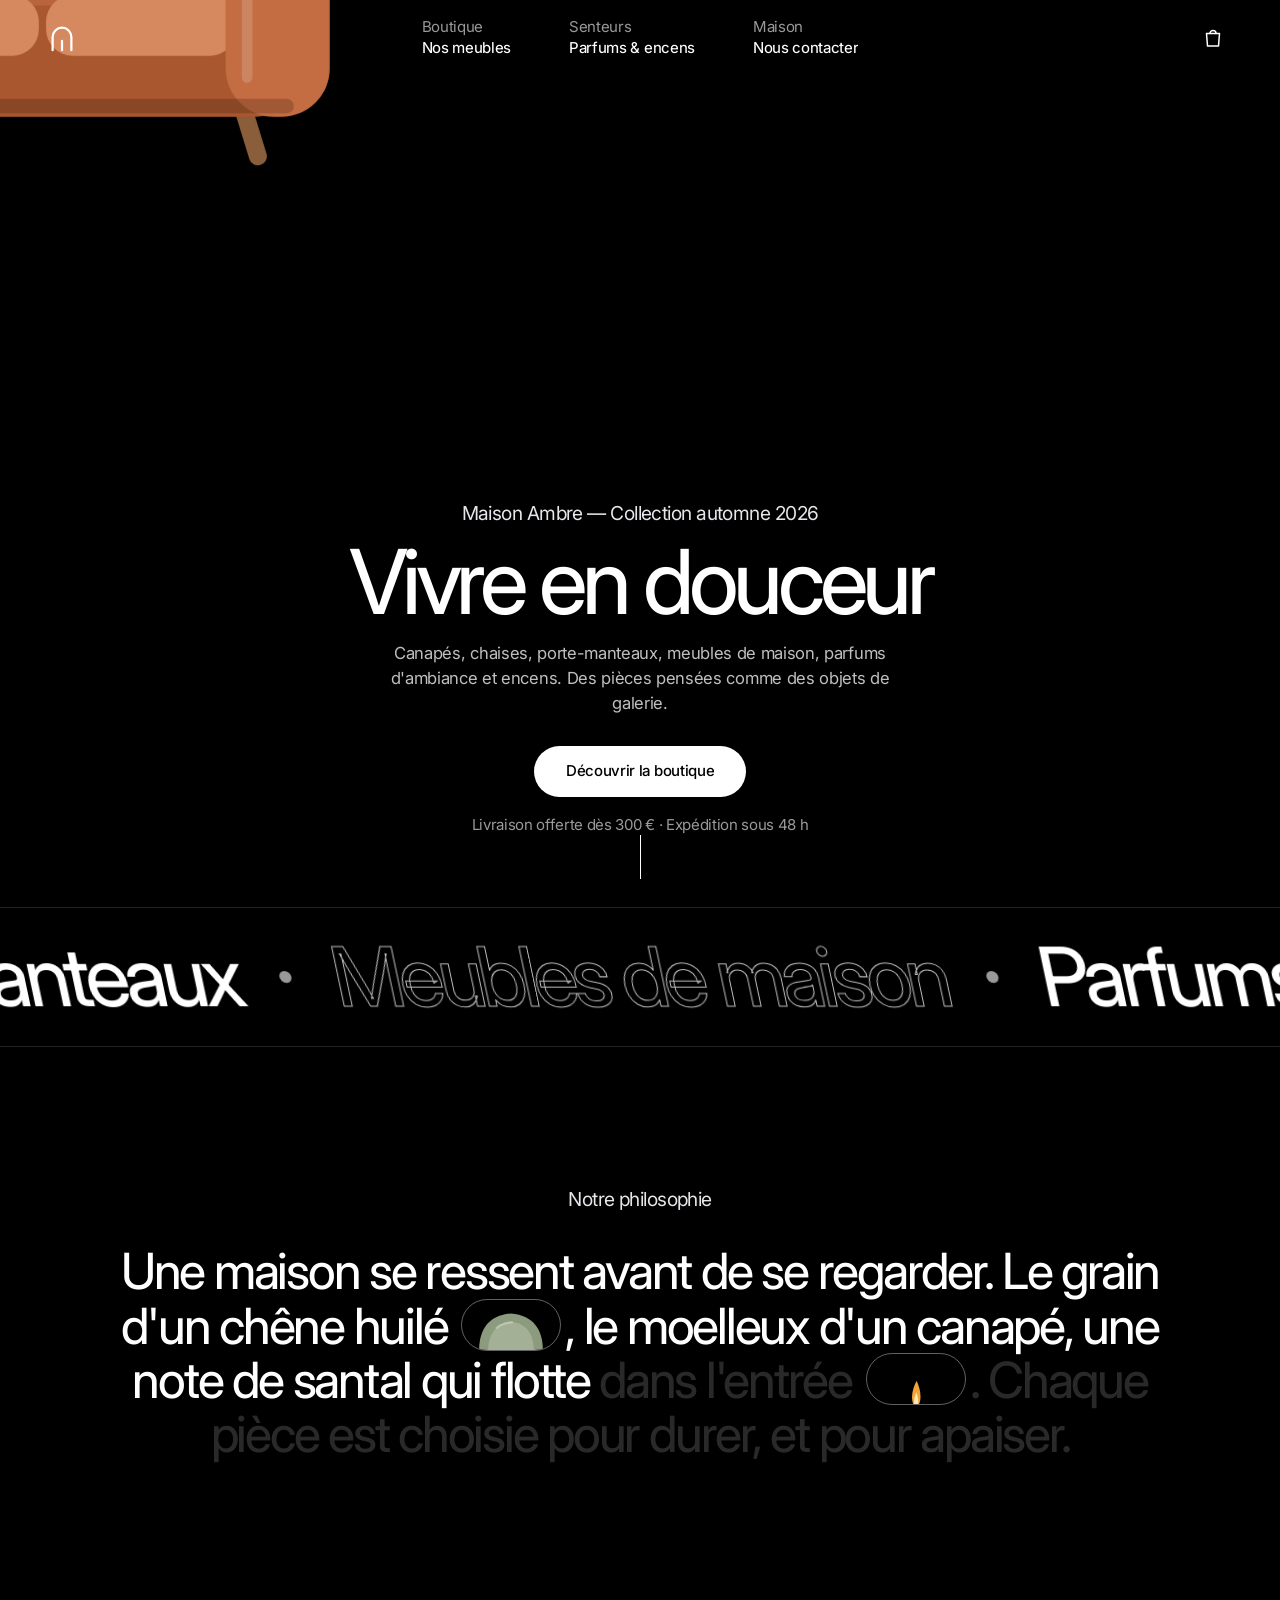
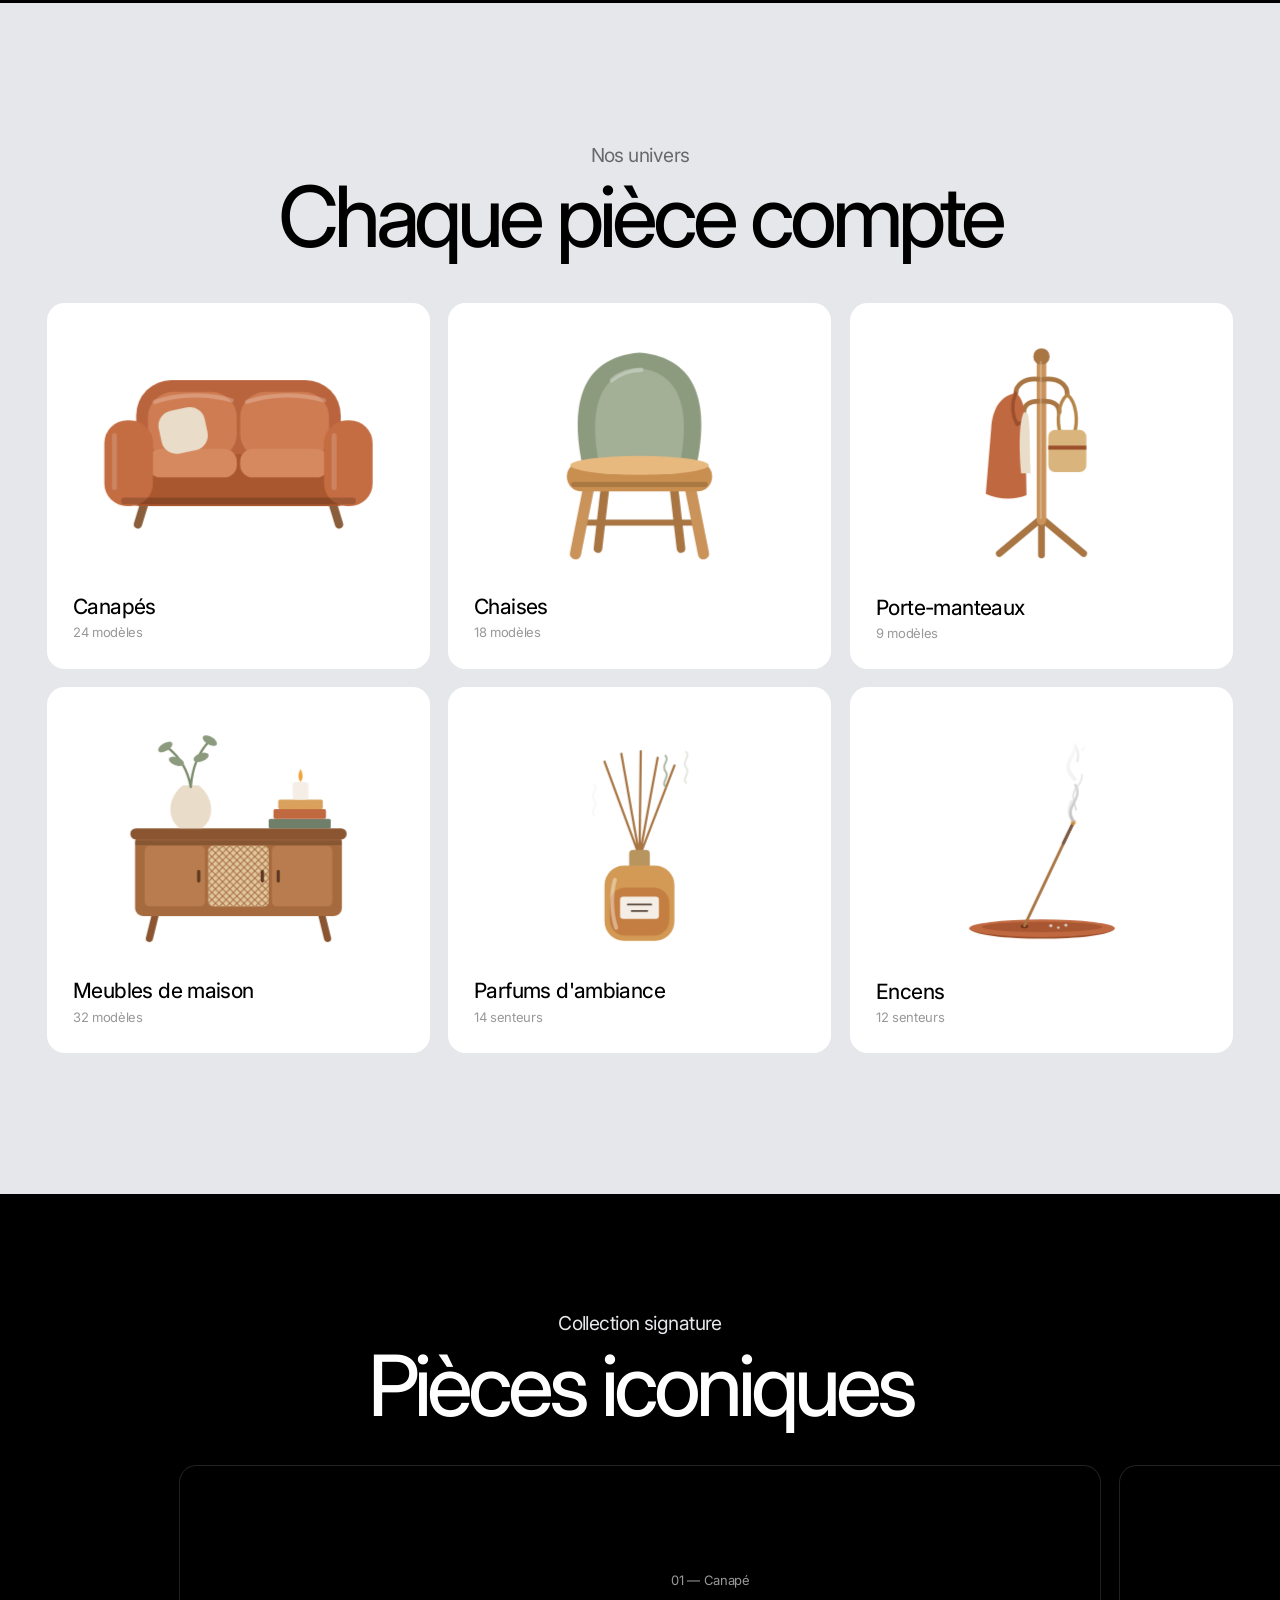
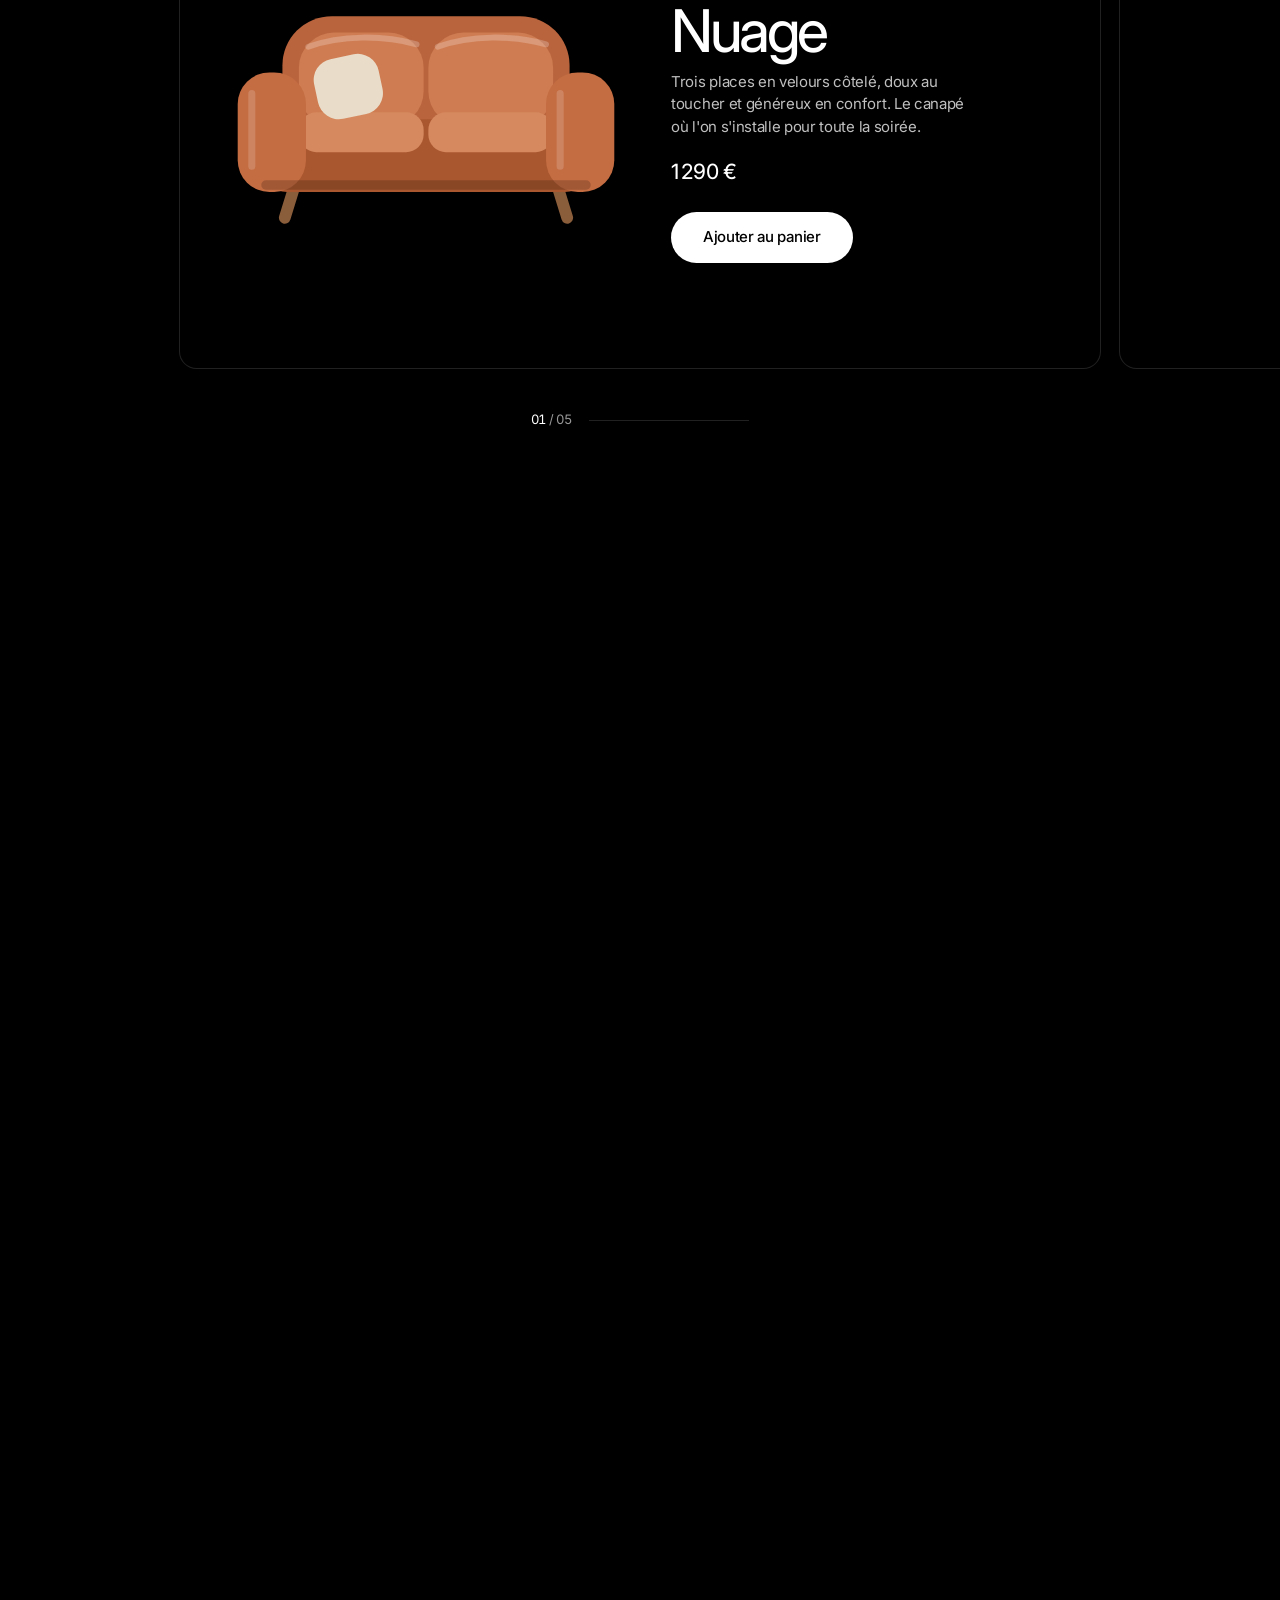
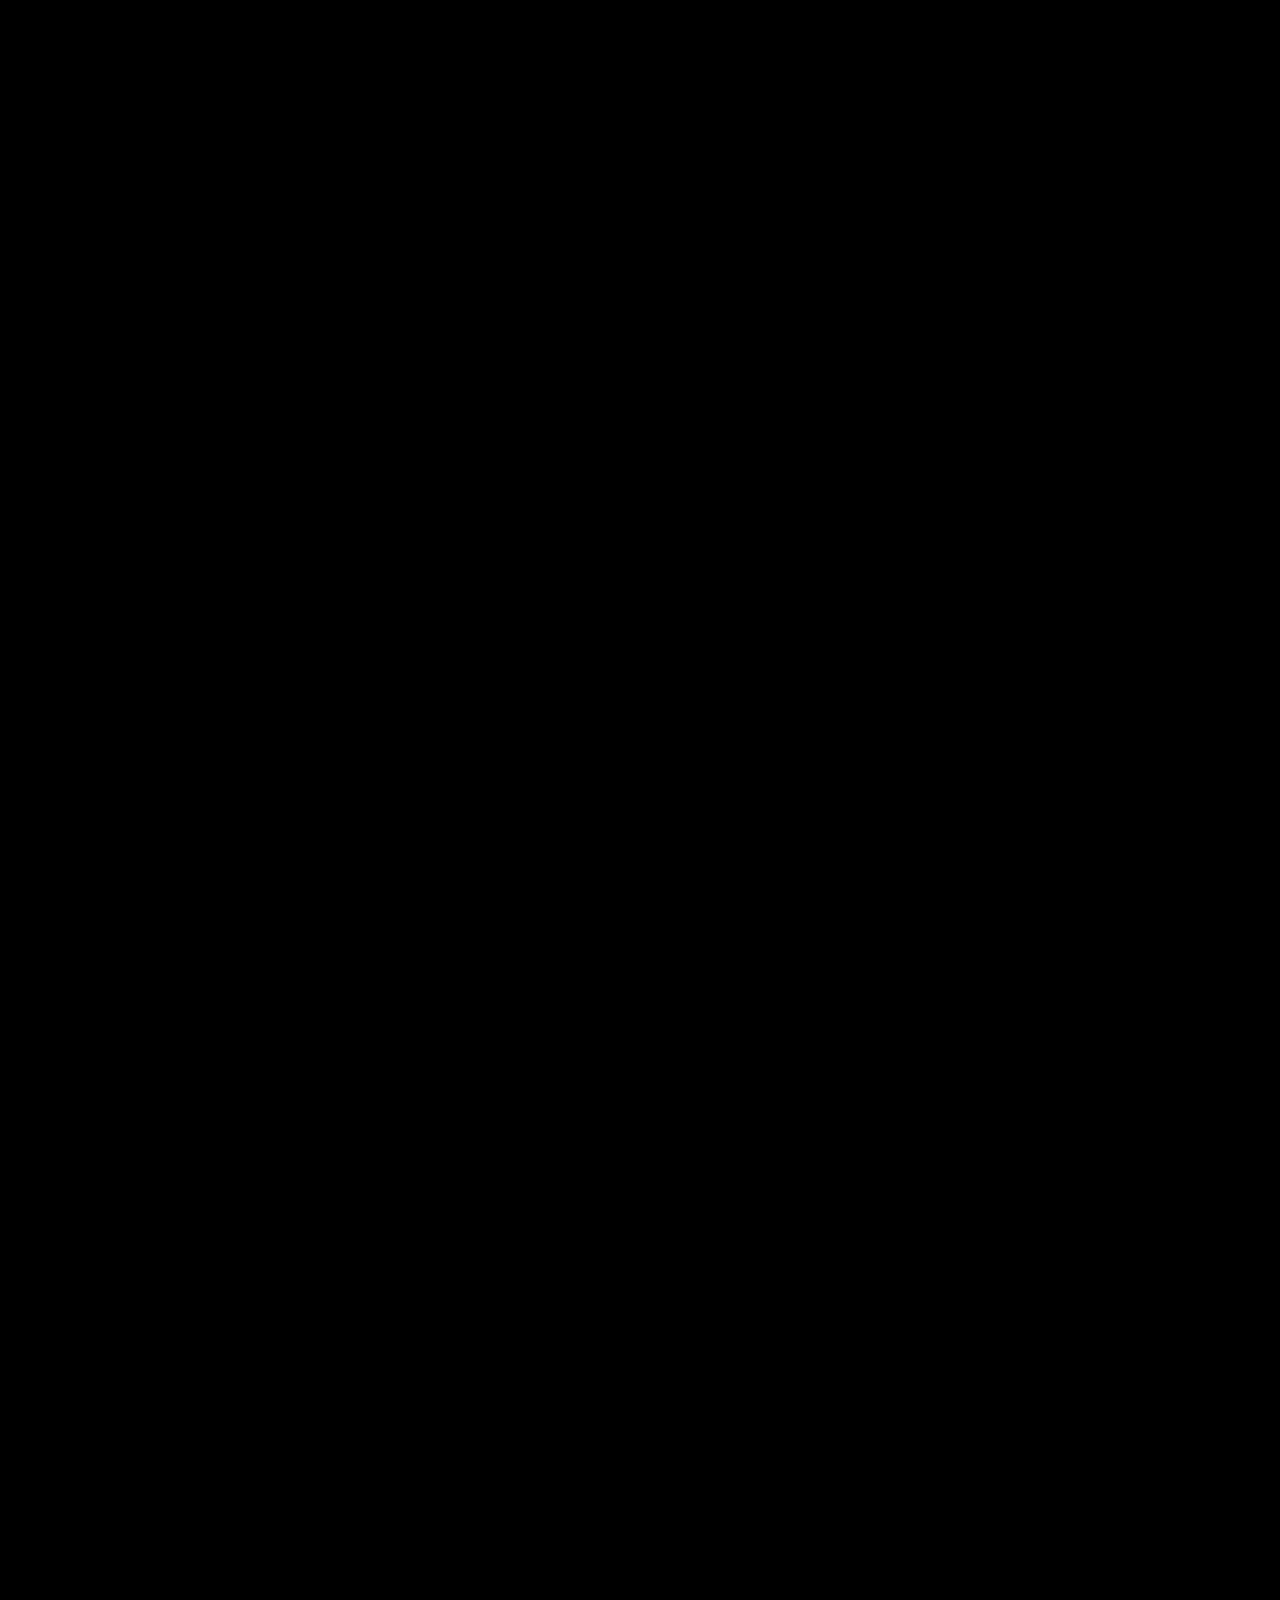
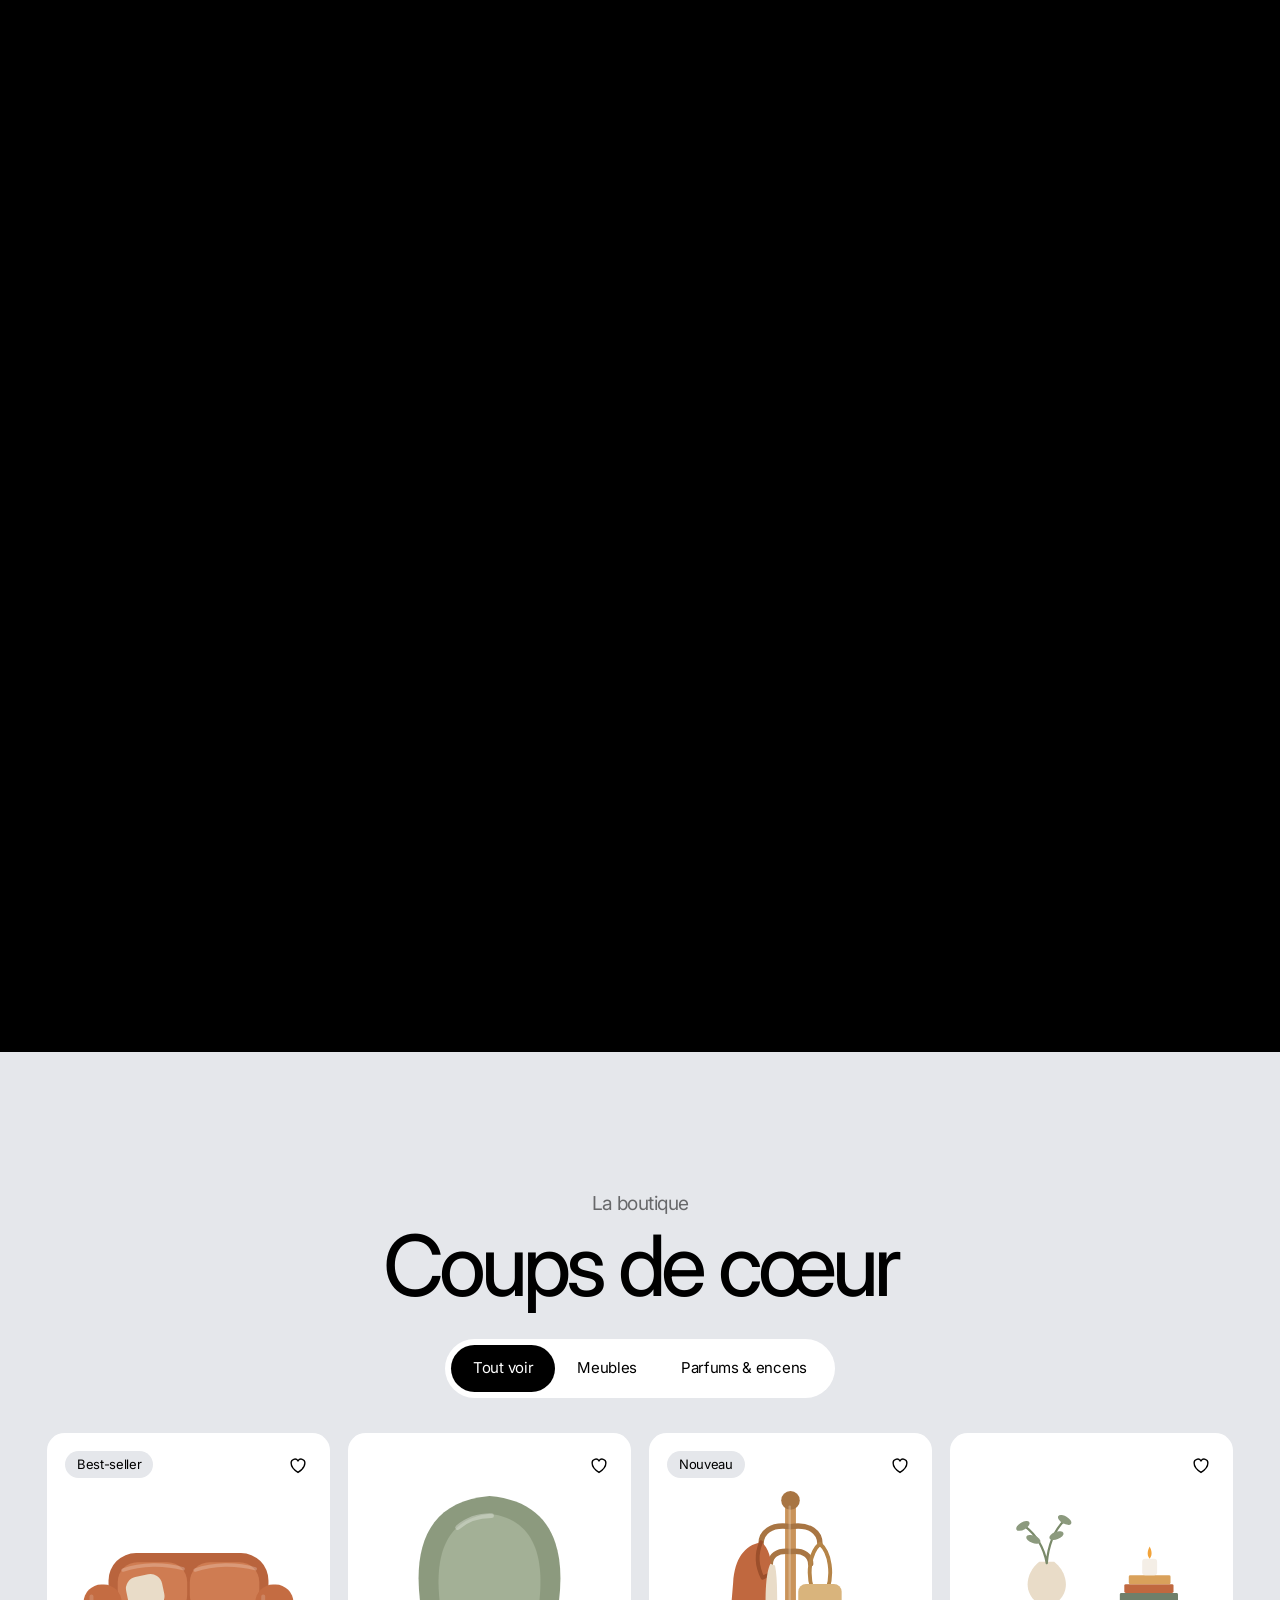
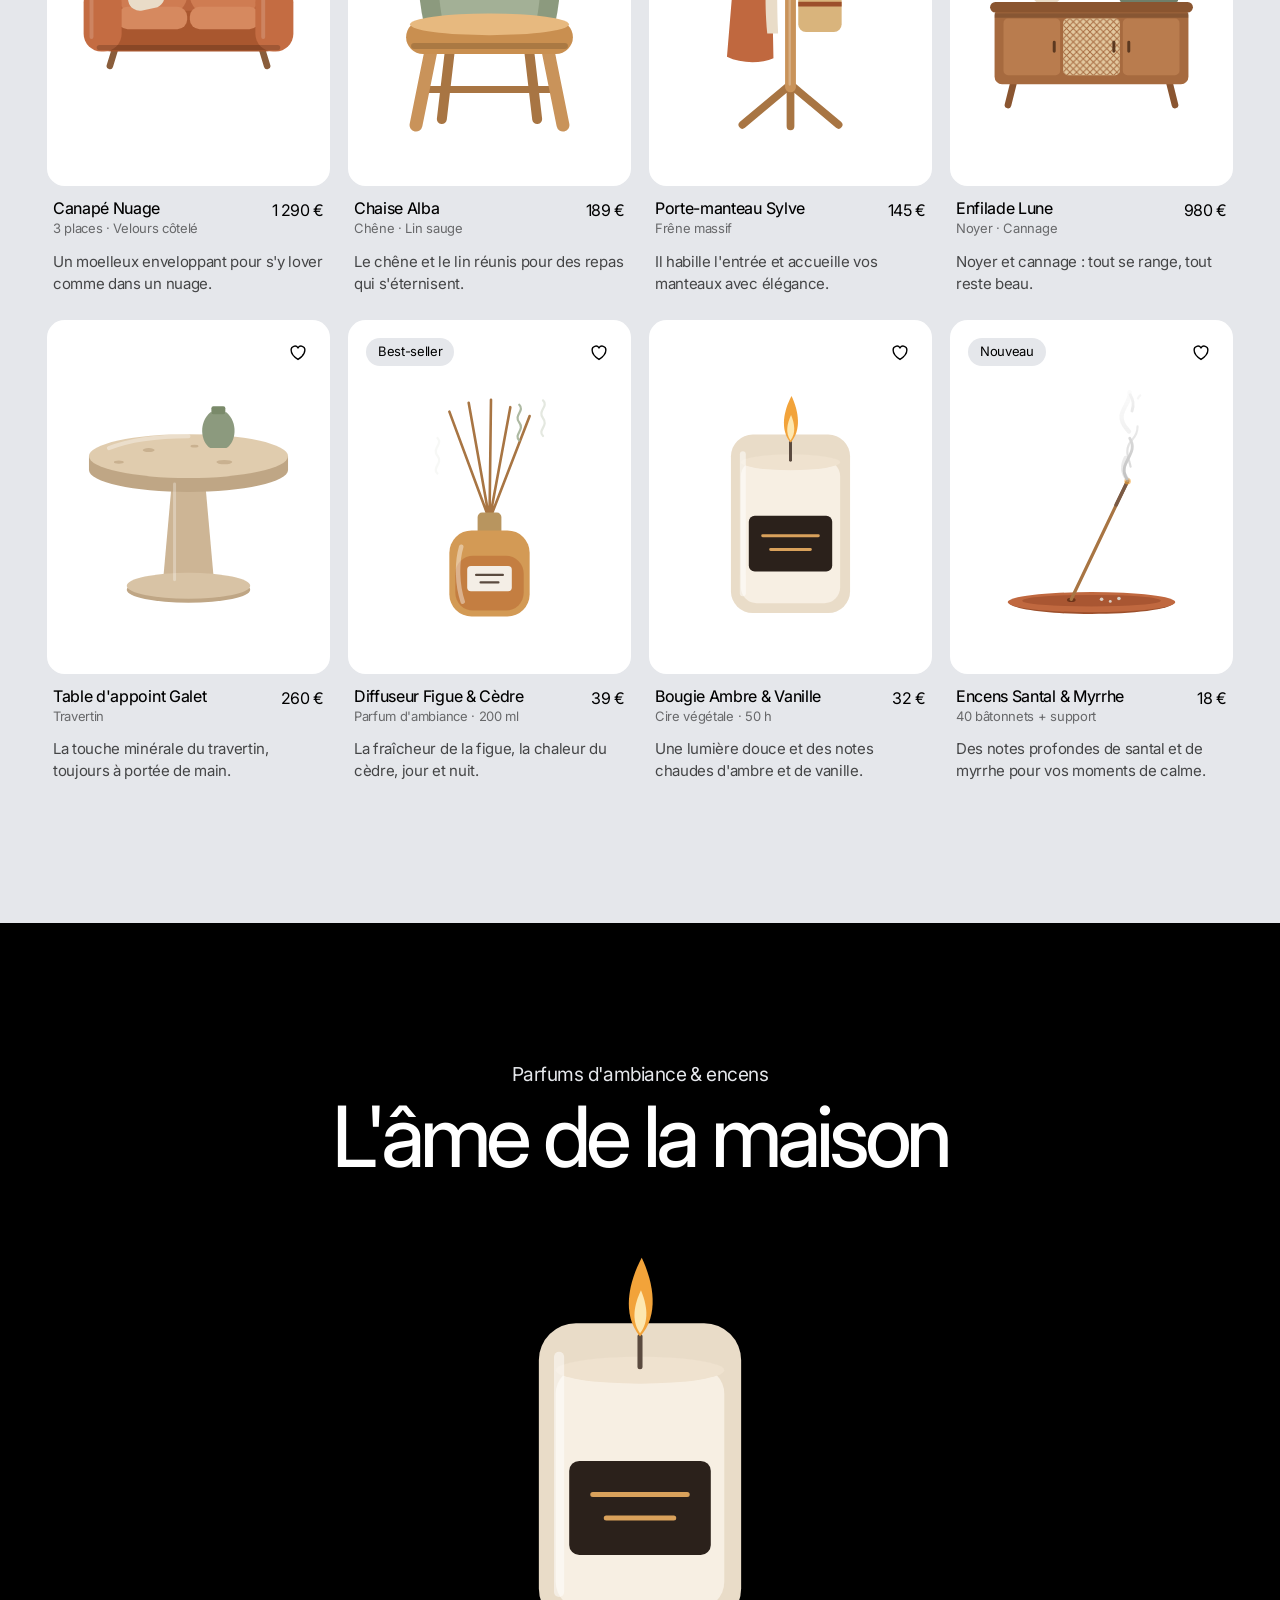
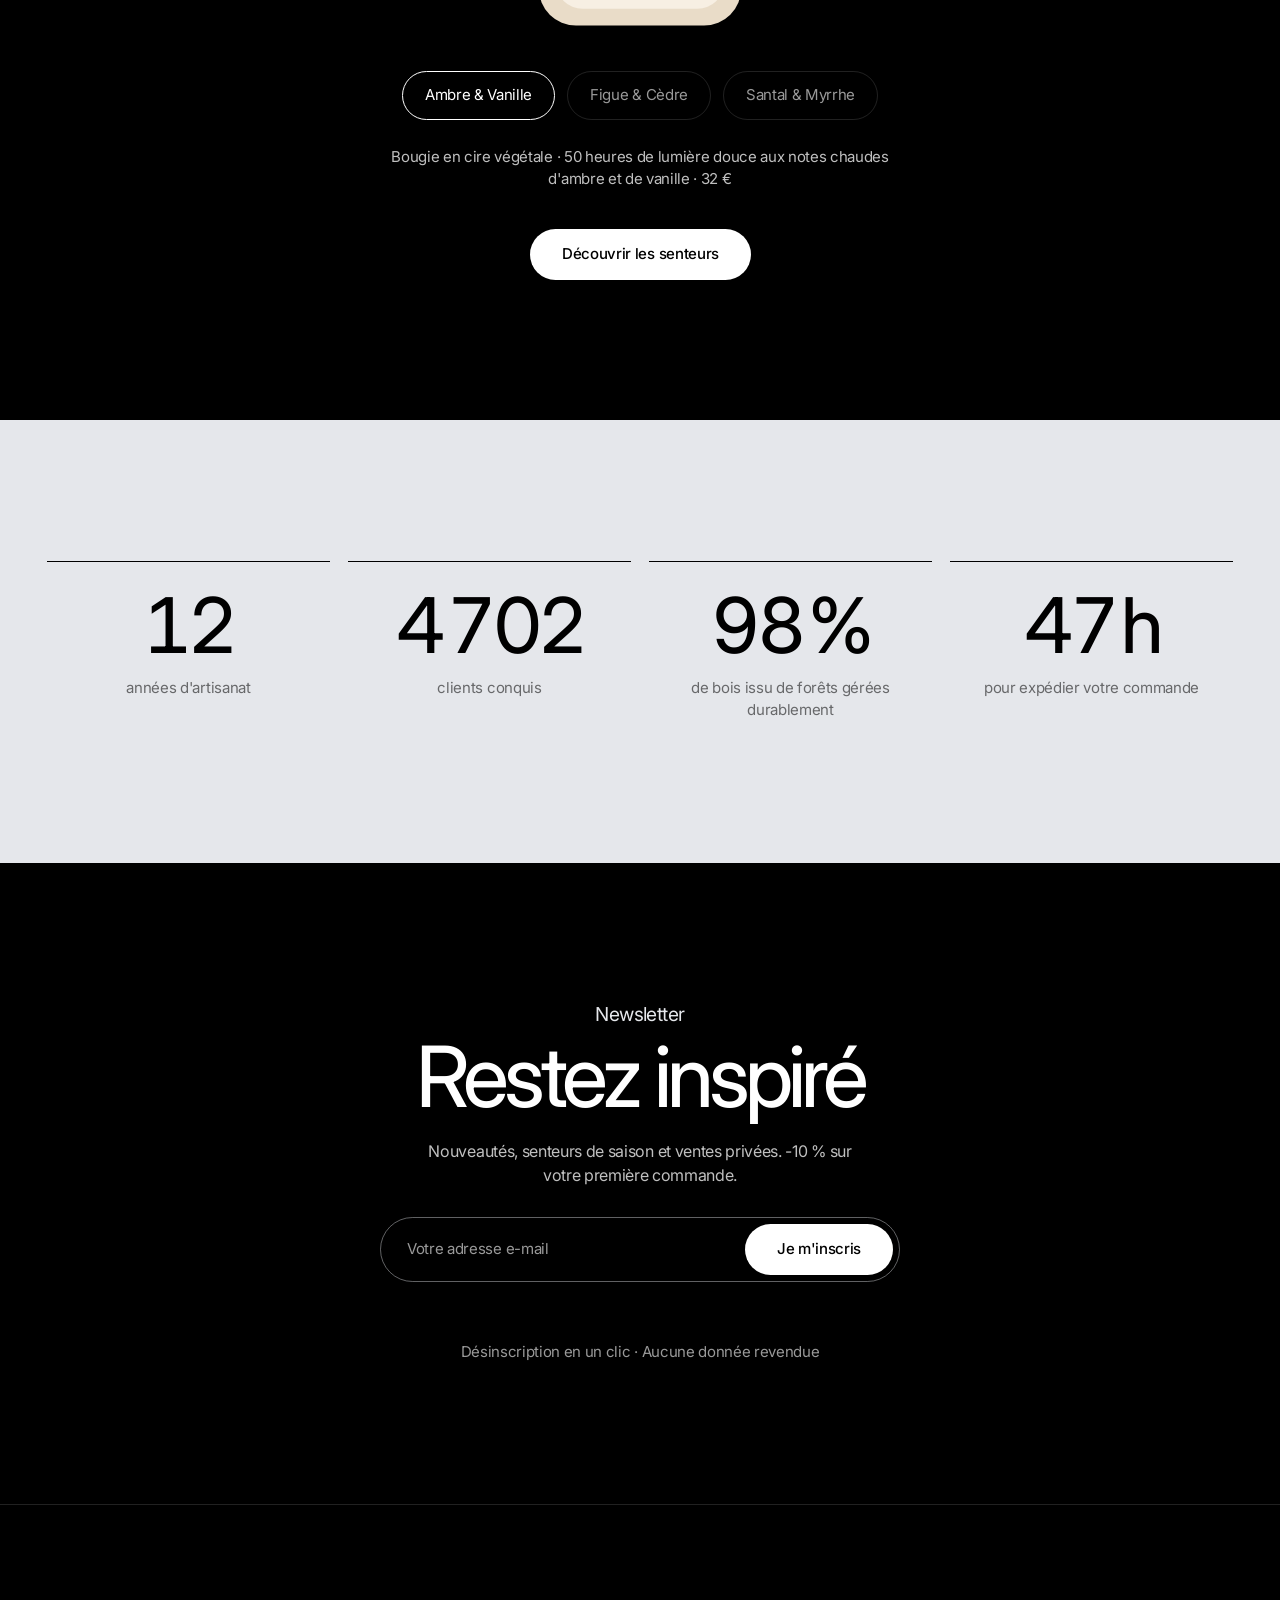
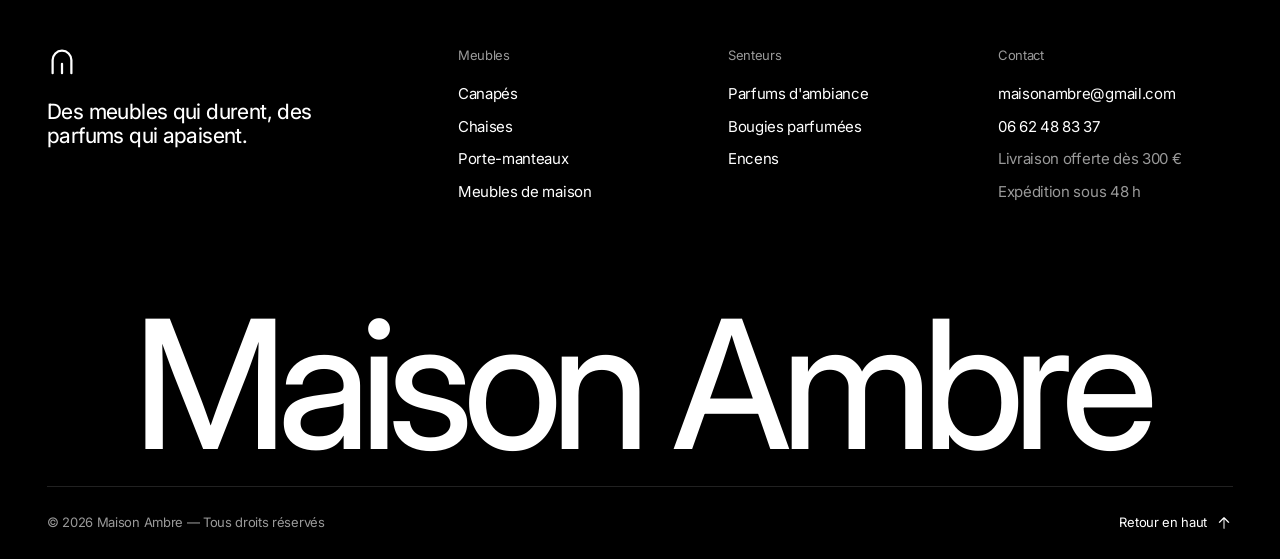
==== commit 1401aafd: "Ajout du vrai panier et du paiement Stripe (mode test)" ====
--- a/index.html
+++ b/index.html
@@ -26,11 +26,14 @@
   <link rel="stylesheet" href="styles-collection-boutique.css">
   <link rel="stylesheet" href="styles-senteurs-avis-pied-de-page.css">
   <link rel="stylesheet" href="animations-apparitions-survol.css">
+  <link rel="stylesheet" href="styles-panier.css">
   <link rel="stylesheet" href="styles-responsive-mobile.css">
 
-  <!-- Scripts d'animation -->
+  <!-- Scripts : animations, catalogue des prix, panier + paiement, interactions -->
   <script src="script-chargement-curseur-entete.js" defer></script>
   <script src="script-effets-scroll.js" defer></script>
+  <script src="catalogue-produits.js" defer></script>
+  <script src="script-panier-paiement.js" defer></script>
   <script src="script-boutique-interactions.js" defer></script>
 </head>
 <body>
@@ -568,6 +571,39 @@
     </div>
   </footer>
 
+  <!-- ============ PANIER (tiroir latéral, rempli par script-panier-paiement.js) ============ -->
+  <div class="voile-panier" data-fermer-panier></div>
+  <aside class="tiroir-panier" id="tiroir-panier" aria-label="Votre panier" aria-hidden="true">
+    <div class="tiroir-panier__entete">
+      <p class="tiroir-panier__titre">Votre panier <span class="tiroir-panier__nombre">0</span></p>
+      <button class="tiroir-panier__fermer" type="button" aria-label="Fermer le panier" data-fermer-panier>
+        <span></span><span></span>
+      </button>
+    </div>
+
+    <ul class="tiroir-panier__liste" aria-live="polite"></ul>
+
+    <div class="tiroir-panier__vide">
+      <p>Votre panier est vide pour le moment.</p>
+      <a href="#boutique" class="pilule" data-fermer-panier>
+        <span class="roulant"><span data-texte="Découvrir la boutique">Découvrir la boutique</span></span>
+      </a>
+    </div>
+
+    <div class="tiroir-panier__pied">
+      <div class="tiroir-panier__jauge" aria-hidden="true"><span></span></div>
+      <p class="tiroir-panier__astuce"></p>
+      <div class="tiroir-panier__ligne"><span>Sous-total</span><span data-montant="sousTotal">0 €</span></div>
+      <div class="tiroir-panier__ligne"><span>Livraison</span><span data-montant="livraison">Offerte</span></div>
+      <div class="tiroir-panier__ligne tiroir-panier__ligne--total"><span>Total</span><span data-montant="total">0 €</span></div>
+      <button class="pilule tiroir-panier__payer" type="button" data-payer>
+        <span class="roulant"><span data-texte="Payer en toute sécurité">Payer en toute sécurité</span></span>
+      </button>
+      <p class="tiroir-panier__message" role="status"></p>
+      <p class="note">Paiement sécurisé par Stripe · Livraison en France et en Belgique</p>
+    </div>
+  </aside>
+
   <!-- Notification (ajout au panier, favoris…) -->
   <div class="notification" role="status" aria-live="polite">
     <span class="notification__texte"></span>
--- a/styles-panier.css
+++ b/styles-panier.css
@@ -0,0 +1,143 @@
+/* =========================================================
+   MAISON AMBRE — Tiroir du panier (glisse depuis la droite)
+   ========================================================= */
+
+/* Voile sombre derrière le tiroir */
+.voile-panier {
+  position: fixed; inset: 0; z-index: 70;
+  background: rgba(0, 0, 0, 0.6);
+  opacity: 0; pointer-events: none;
+  transition: opacity 0.5s var(--courbe);
+}
+.panier-ouvert .voile-panier { opacity: 1; pointer-events: auto; }
+.panier-ouvert body { overflow: hidden; }
+
+/* Le tiroir */
+.tiroir-panier {
+  position: fixed; top: 0; right: 0; bottom: 0; z-index: 75;
+  width: min(440px, 100vw);
+  display: flex; flex-direction: column;
+  background: var(--noir); color: var(--blanc);
+  border-left: 1px solid var(--filet);
+  transform: translateX(100%);
+  visibility: hidden;
+  transition: transform 0.7s var(--courbe), visibility 0s linear 0.7s;
+}
+.panier-ouvert .tiroir-panier {
+  transform: none;
+  visibility: visible;
+  transition: transform 0.7s var(--courbe), visibility 0s;
+}
+
+/* En-tête : titre + nombre d'articles + bouton fermer */
+.tiroir-panier__entete {
+  display: flex; align-items: center; justify-content: space-between; gap: 18px;
+  padding: 22px 26px;
+  border-bottom: 1px solid var(--filet);
+}
+.tiroir-panier__titre {
+  display: flex; align-items: center; gap: 10px;
+  font-size: 21px; font-weight: 450; letter-spacing: -0.029em;
+}
+.tiroir-panier__nombre {
+  min-width: 24px; height: 24px; padding: 0 8px;
+  border-radius: var(--rayon-pilule);
+  background: var(--blanc); color: var(--noir);
+  font-size: 13px; font-weight: 500; line-height: 24px; text-align: center;
+}
+.tiroir-panier__fermer {
+  position: relative; flex-shrink: 0;
+  width: 40px; height: 40px; border-radius: 50%;
+  border: 1px solid var(--filet);
+  transition: transform 0.6s var(--courbe), border-color 0.3s;
+}
+.tiroir-panier__fermer span {
+  position: absolute; left: 11px; right: 11px; top: 19px; height: 1.5px;
+  background: var(--blanc);
+}
+.tiroir-panier__fermer span:first-child { transform: rotate(45deg); }
+.tiroir-panier__fermer span:last-child { transform: rotate(-45deg); }
+.tiroir-panier__fermer:hover { transform: rotate(90deg); border-color: var(--filet-fort); }
+
+/* Liste des articles */
+.tiroir-panier__liste { flex: 1; overflow-y: auto; overscroll-behavior: contain; padding: 0 26px; }
+.ligne-panier {
+  display: grid; grid-template-columns: 76px 1fr auto; align-items: center; gap: 18px;
+  padding-block: 18px;
+  border-bottom: 1px solid var(--filet);
+}
+.ligne-panier--anime { animation: ligne-entree 0.7s var(--courbe) both; animation-delay: calc(0.15s + var(--i, 0) * 70ms); }
+.ligne-panier.est-retiree { animation: ligne-sortie 0.35s var(--courbe) forwards; }
+.ligne-panier__visuel {
+  display: grid; place-items: center;
+  width: 76px; height: 76px;
+  border: 1px solid var(--filet);
+  border-radius: var(--rayon-carte);
+}
+.ligne-panier__visuel img { width: 74%; height: 74%; object-fit: contain; }
+.ligne-panier__infos { display: grid; gap: 6px; min-width: 0; }
+.ligne-panier__nom { font-size: 16px; font-weight: 450; line-height: 1.25; }
+.ligne-panier__prix { font-size: 15px; color: var(--fumee); }
+.ligne-panier__retirer { align-self: start; font-size: 13px; color: var(--fer); transition: color 0.3s; }
+.ligne-panier__retirer:hover { color: var(--blanc); text-decoration: underline; text-underline-offset: 3px; }
+
+/* Sélecteur de quantité en pilule */
+.quantite {
+  display: inline-flex; align-items: center; width: max-content;
+  border: 1px solid var(--filet);
+  border-radius: var(--rayon-pilule);
+}
+.quantite__bouton {
+  width: 32px; height: 32px; border-radius: 50%;
+  font-size: 16px; color: var(--blanc);
+  transition: background-color 0.3s;
+}
+.quantite__bouton:hover { background: var(--filet); }
+.quantite__valeur { min-width: 24px; text-align: center; font-size: 15px; font-variant-numeric: tabular-nums; }
+
+/* Panier vide */
+.tiroir-panier__vide {
+  display: none; flex: 1; flex-direction: column; align-items: center; justify-content: center; gap: 18px;
+  padding: 26px; text-align: center; color: var(--fumee);
+}
+.tiroir-panier.est-vide .tiroir-panier__vide { display: flex; }
+.tiroir-panier.est-vide .tiroir-panier__liste,
+.tiroir-panier.est-vide .tiroir-panier__pied { display: none; }
+
+/* Pied : jauge de livraison offerte, montants, paiement */
+.tiroir-panier__pied { display: grid; gap: 12px; padding: 22px 26px 26px; border-top: 1px solid var(--filet); }
+.tiroir-panier__jauge { position: relative; height: 2px; background: var(--filet); overflow: hidden; }
+.tiroir-panier__jauge span {
+  position: absolute; inset: 0; background: var(--blanc);
+  transform-origin: left; transform: scaleX(0);
+  transition: transform 0.9s var(--courbe);
+}
+.tiroir-panier__astuce { font-size: 13px; color: var(--fer); }
+.tiroir-panier__ligne { display: flex; justify-content: space-between; gap: 12px; font-size: 15px; color: var(--fumee); }
+.tiroir-panier__ligne--total {
+  margin-top: 6px; padding-top: 12px;
+  border-top: 1px solid var(--filet);
+  font-size: 21px; font-weight: 450; letter-spacing: -0.029em; color: var(--blanc);
+}
+.tiroir-panier__payer { width: 100%; margin-top: 6px; }
+.tiroir-panier.est-en-cours .tiroir-panier__payer { opacity: 0.6; cursor: progress; }
+.tiroir-panier__message { font-size: 13px; line-height: 1.45; color: var(--cendre); }
+.tiroir-panier__message:empty { display: none; }
+.tiroir-panier .note { font-size: 13px; }
+
+@keyframes ligne-entree {
+  from { opacity: 0; transform: translateX(40px); }
+  to { opacity: 1; transform: none; }
+}
+@keyframes ligne-sortie {
+  to { opacity: 0; transform: translateX(40px); }
+}
+
+/* Mobile */
+@media (max-width: 640px) {
+  .tiroir-panier__entete,
+  .tiroir-panier__pied { padding-inline: 18px; }
+  .tiroir-panier__liste { padding: 0 18px; }
+  .ligne-panier { grid-template-columns: 64px 1fr auto; gap: 12px; }
+  .ligne-panier__visuel { width: 64px; height: 64px; }
+}
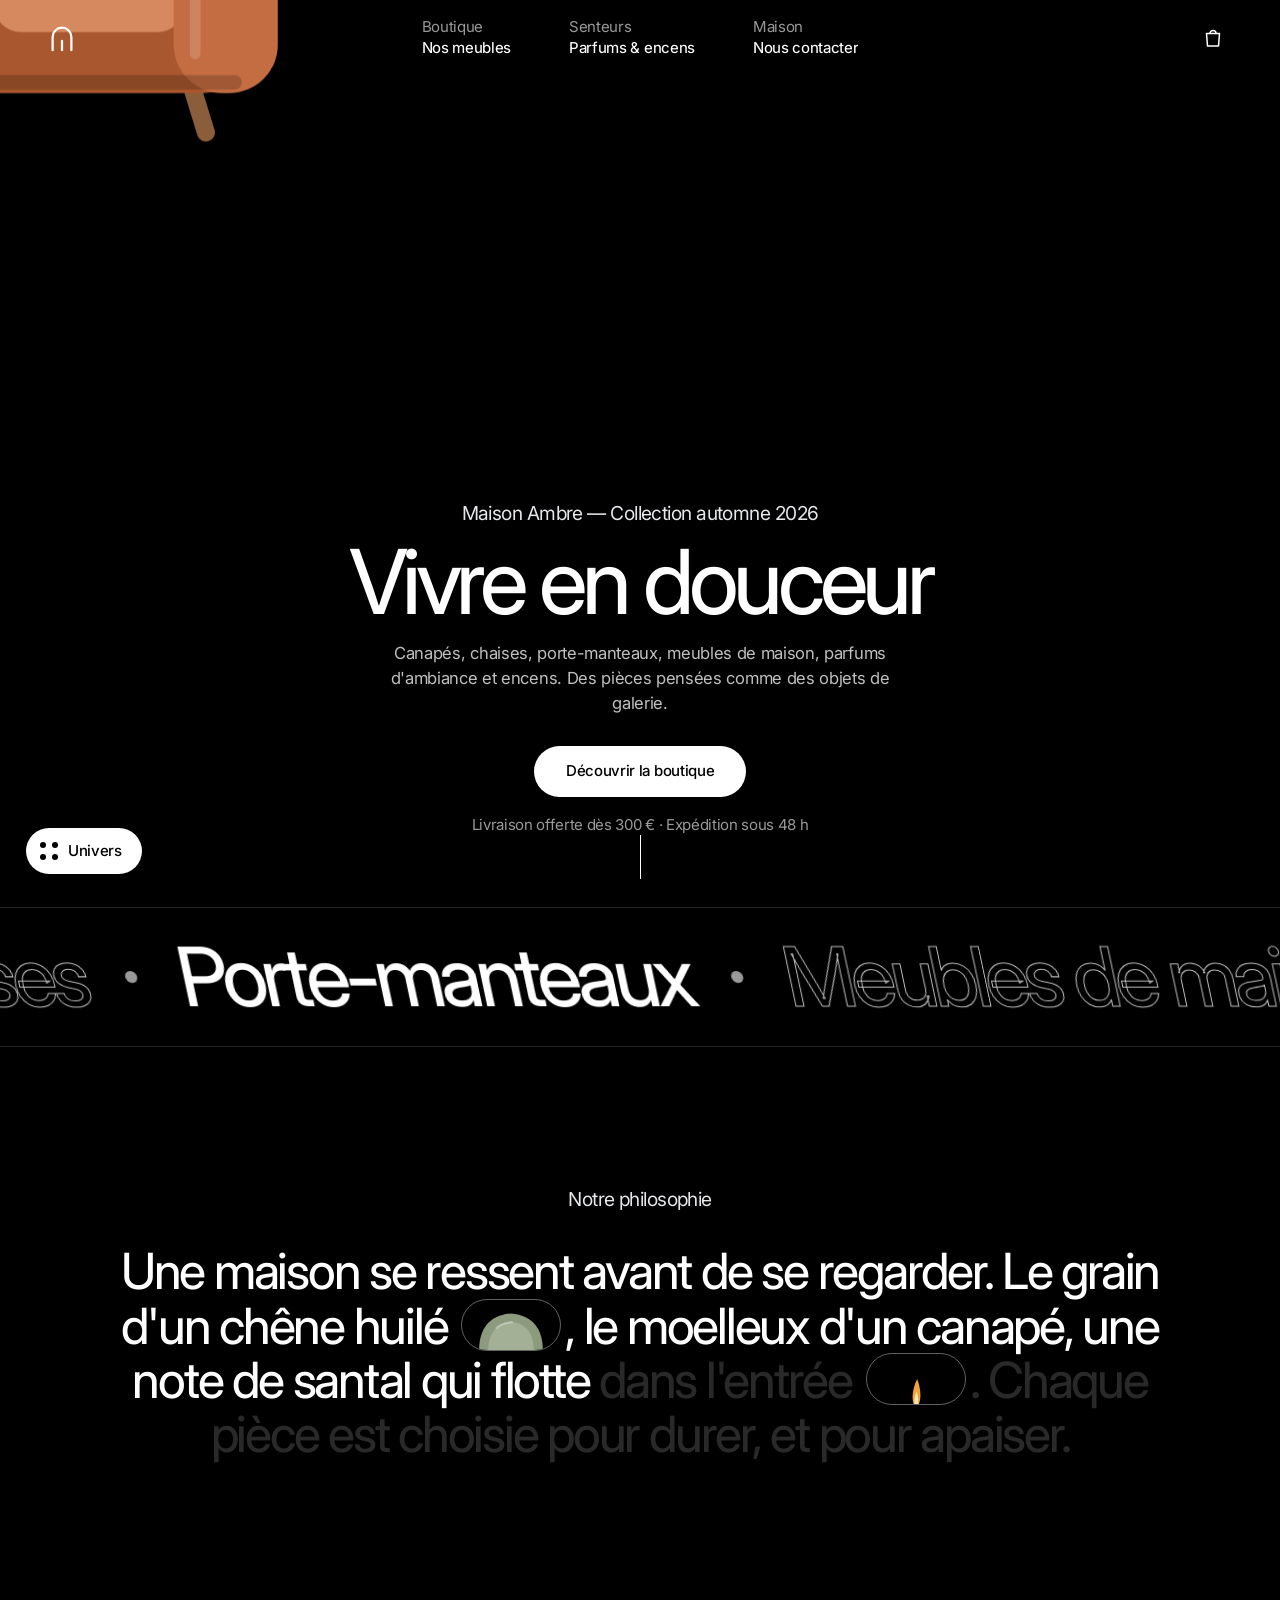
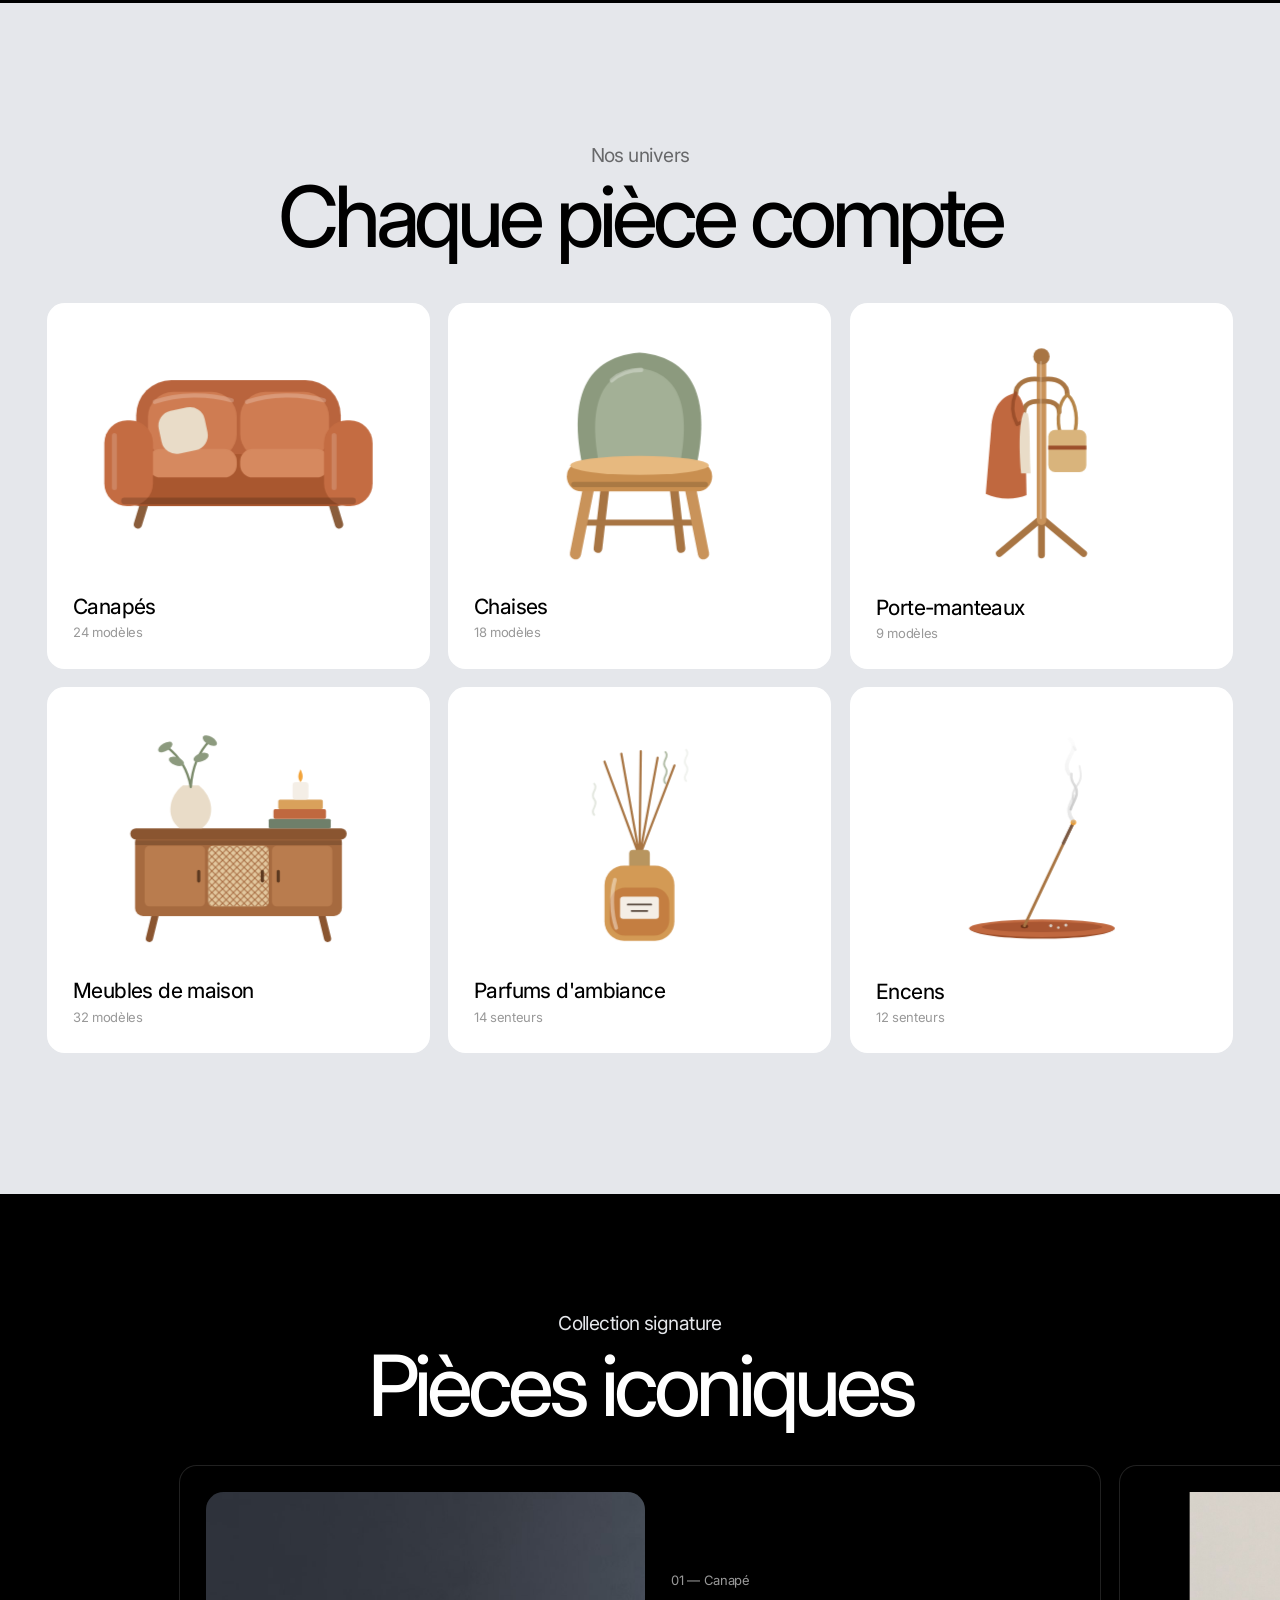
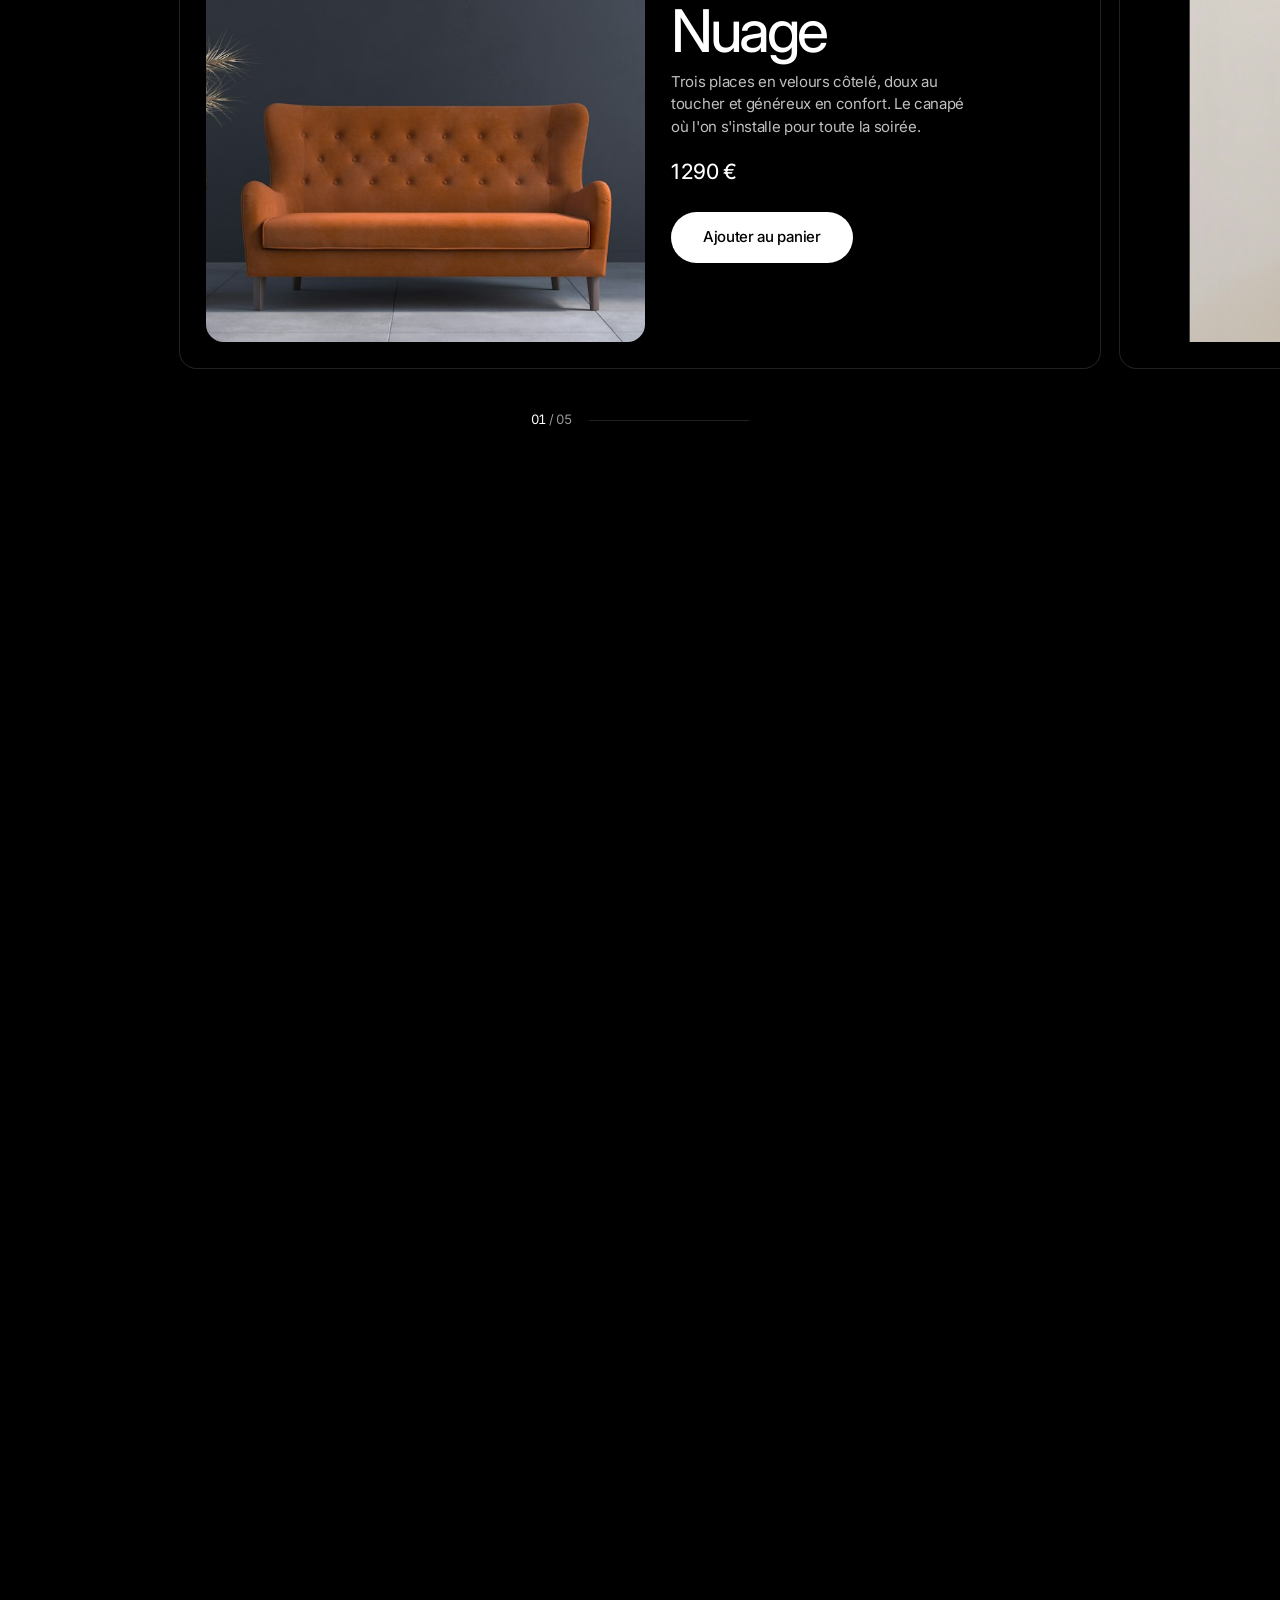
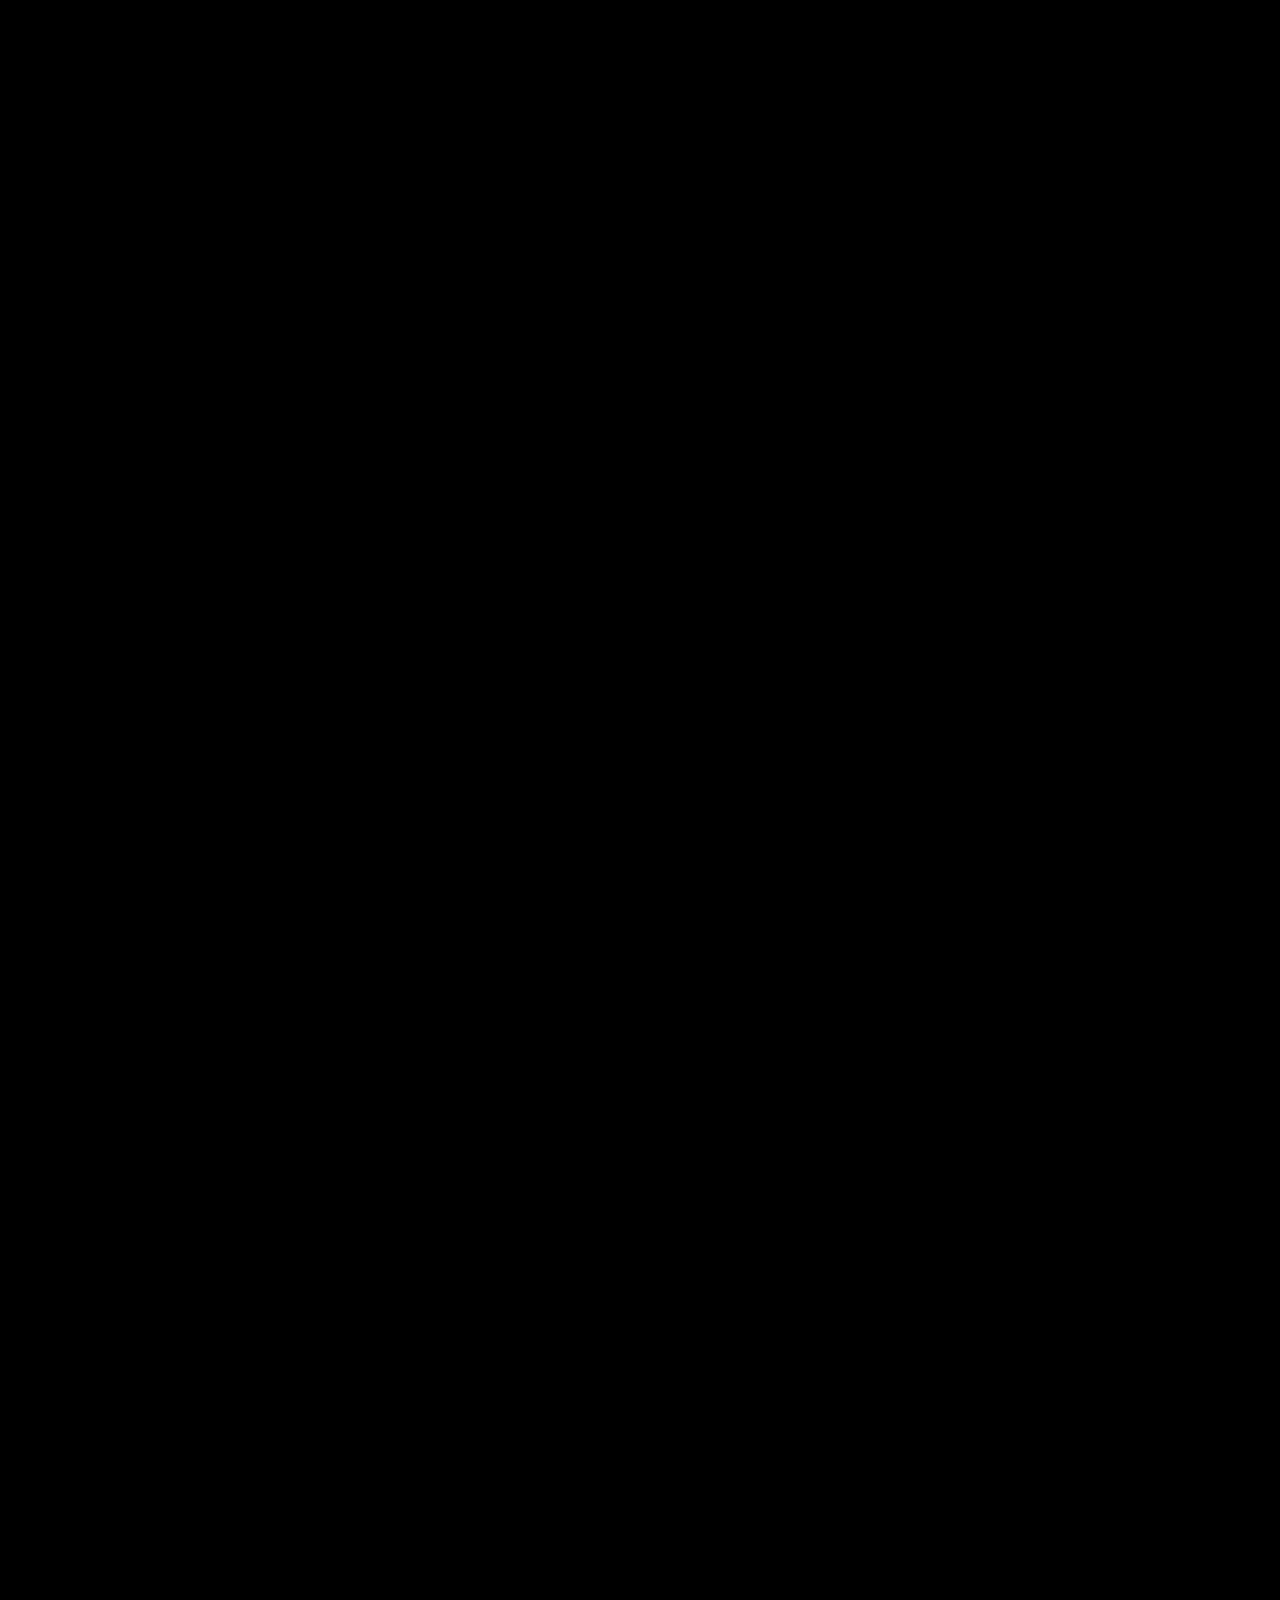
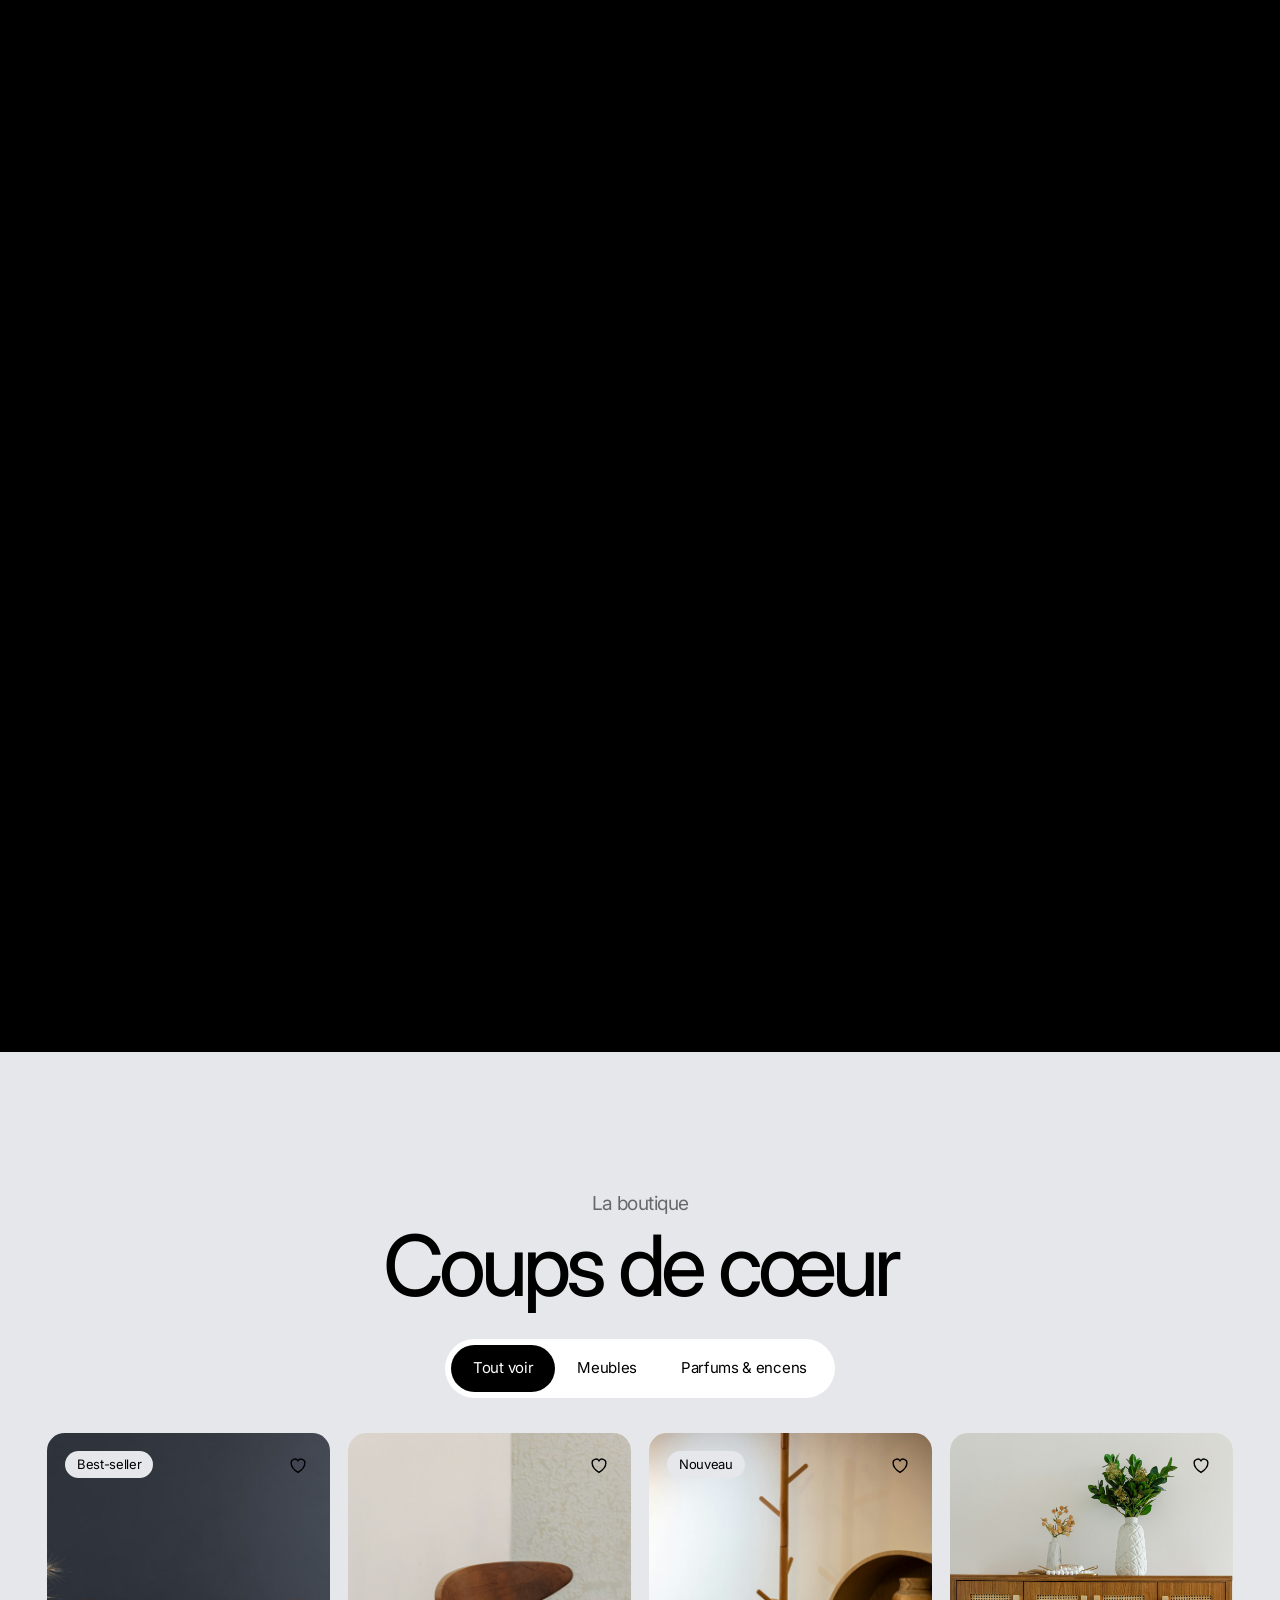
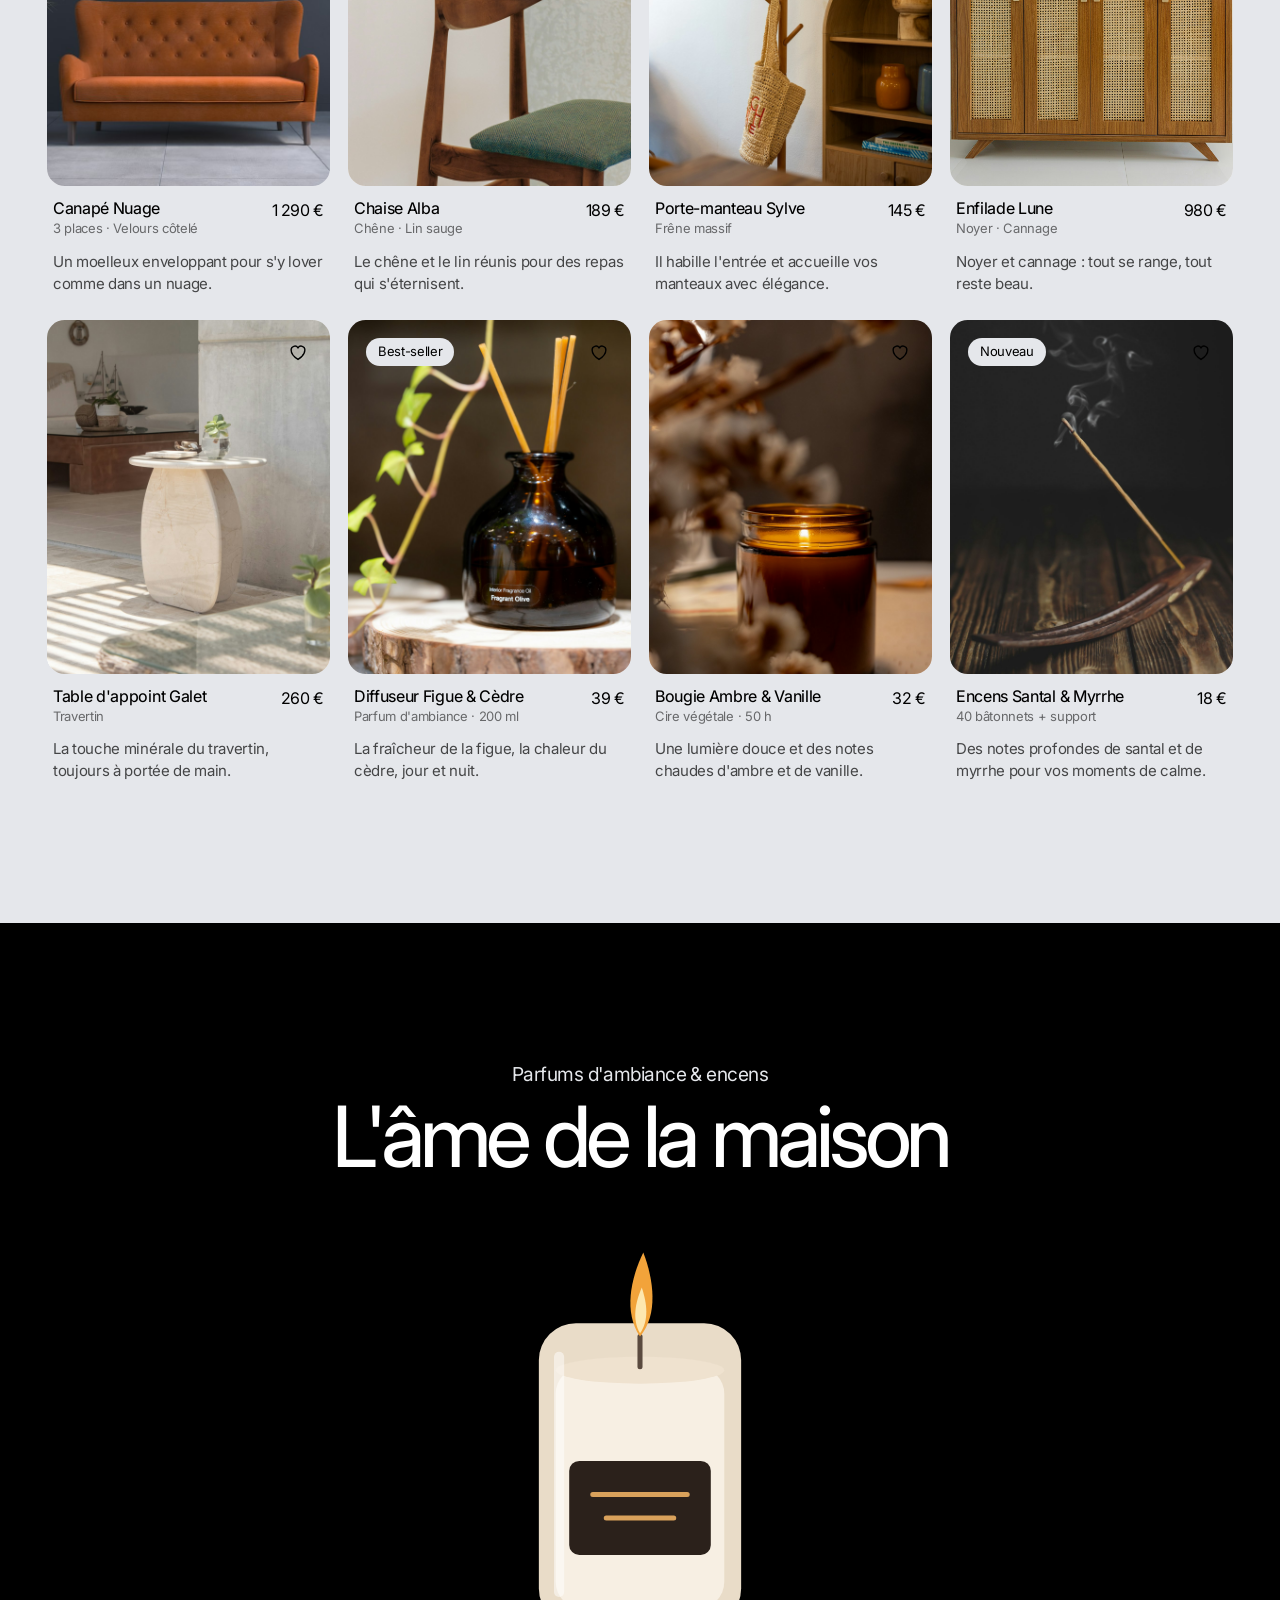
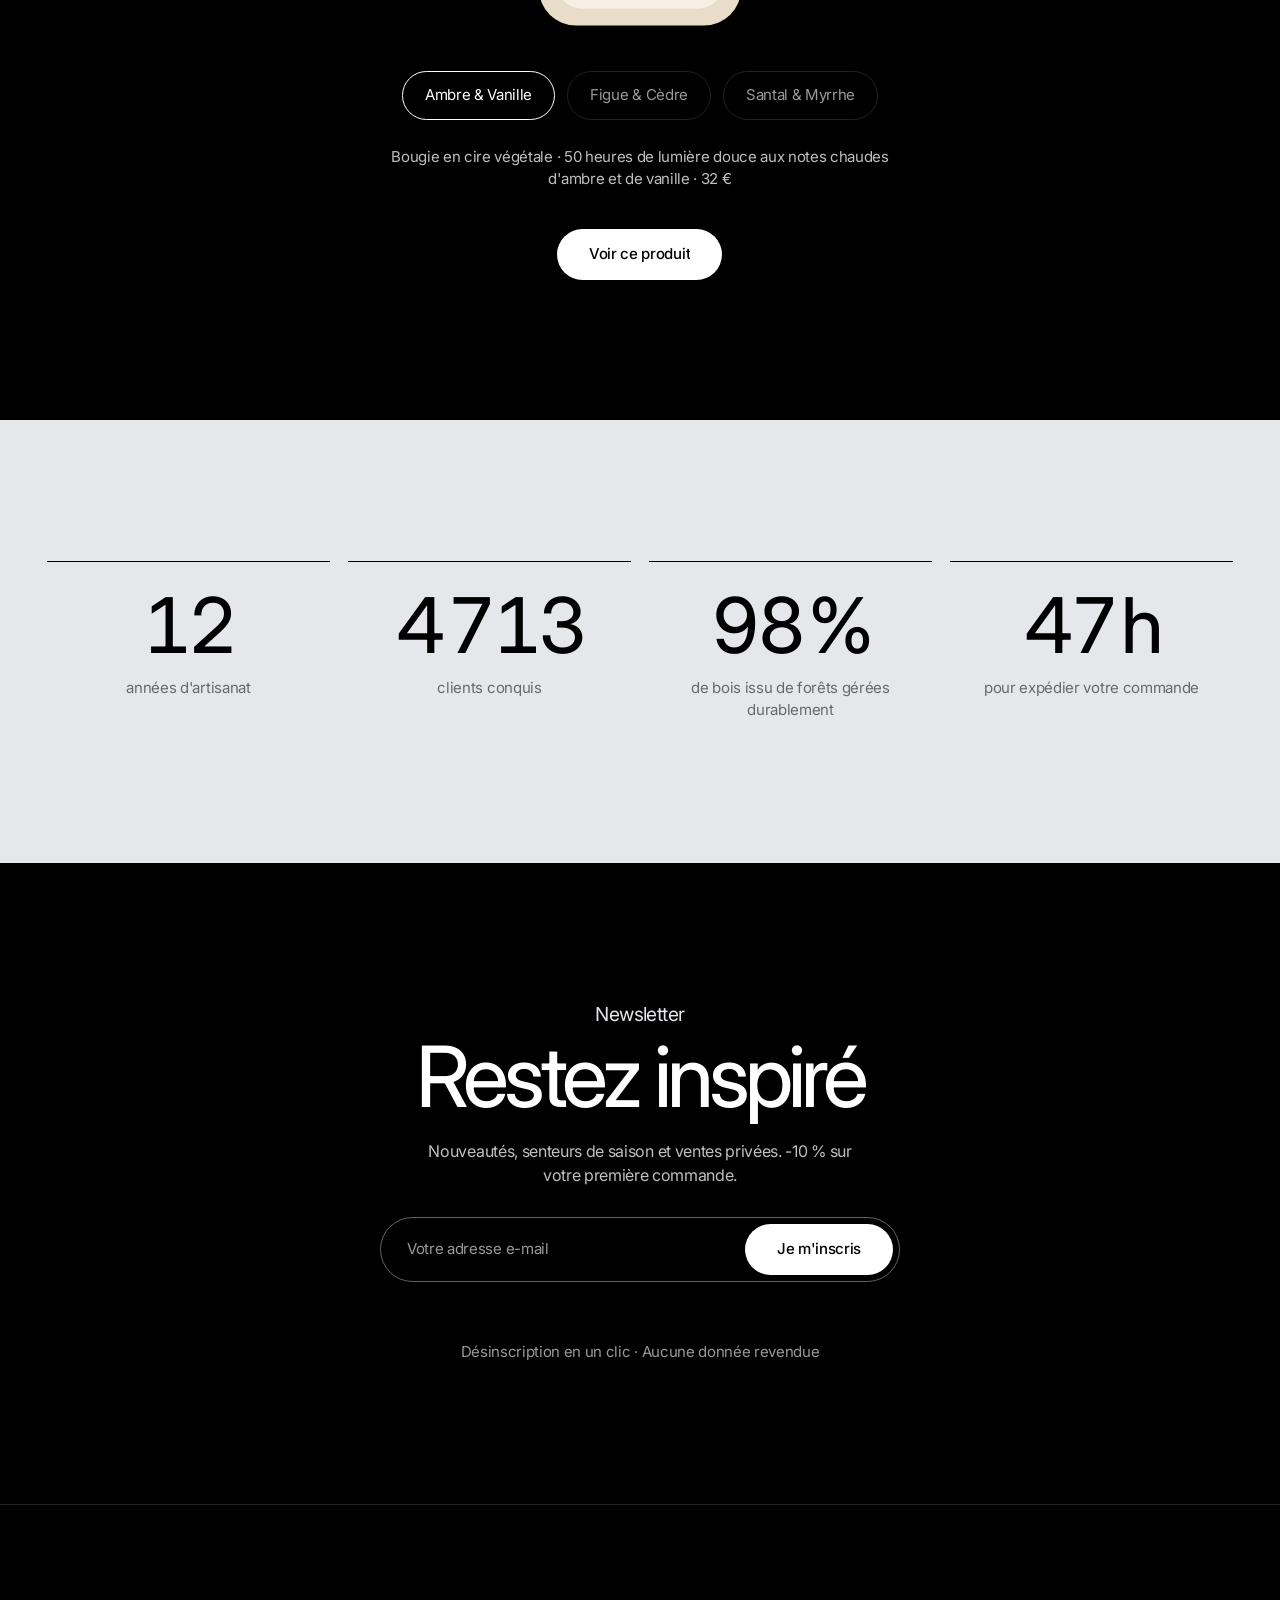
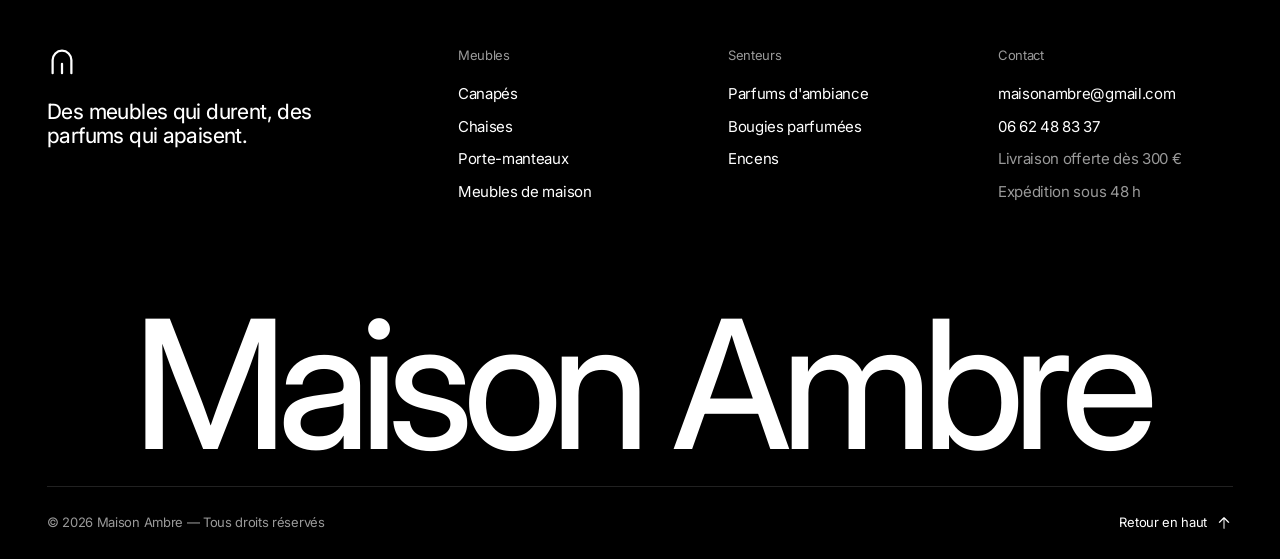
==== commit 83cc758d: "Pages produits, menu Univers et photos produits" ====
--- a/index.html
+++ b/index.html
@@ -27,6 +27,7 @@
   <link rel="stylesheet" href="styles-senteurs-avis-pied-de-page.css">
   <link rel="stylesheet" href="animations-apparitions-survol.css">
   <link rel="stylesheet" href="styles-panier.css">
+  <link rel="stylesheet" href="styles-menu-univers.css">
   <link rel="stylesheet" href="styles-responsive-mobile.css">
 
   <!-- Scripts : animations, catalogue des prix, panier + paiement, interactions -->
@@ -35,6 +36,7 @@
   <script src="catalogue-produits.js" defer></script>
   <script src="script-panier-paiement.js" defer></script>
   <script src="script-boutique-interactions.js" defer></script>
+  <script src="script-menu-univers.js" defer></script>
 </head>
 <body>
 
@@ -256,7 +258,7 @@
             <div class="panneau__visuel"><img src="images/illustration-canape.svg" alt="Canapé Nuage" loading="lazy"></div>
             <div class="panneau__texte">
               <p class="panneau__numero">01 — Canapé</p>
-              <h3 class="panneau__nom">Nuage</h3>
+              <h3 class="panneau__nom"><a class="lien-produit" href="page-produit.html?produit=canape-nuage" data-curseur="Voir">Nuage</a></h3>
               <p class="panneau__description">Trois places en velours côtelé, doux au toucher et généreux en confort. Le canapé où l'on s'installe pour toute la soirée.</p>
               <p class="panneau__prix">1 290 €</p>
               <button class="pilule" type="button" data-ajout-panier="Canapé Nuage" data-magnetique>
@@ -268,7 +270,7 @@
             <div class="panneau__visuel"><img src="images/illustration-chaise.svg" alt="Chaise Alba" loading="lazy"></div>
             <div class="panneau__texte">
               <p class="panneau__numero">02 — Chaise</p>
-              <h3 class="panneau__nom">Alba</h3>
+              <h3 class="panneau__nom"><a class="lien-produit" href="page-produit.html?produit=chaise-alba" data-curseur="Voir">Alba</a></h3>
               <p class="panneau__description">Le chêne apporte la solidité, le lin sauge la douceur. Une chaise qui réchauffe toutes les tables.</p>
               <p class="panneau__prix">189 €</p>
               <button class="pilule" type="button" data-ajout-panier="Chaise Alba" data-magnetique>
@@ -280,7 +282,7 @@
             <div class="panneau__visuel"><img src="images/illustration-porte-manteau.svg" alt="Porte-manteau Sylve" loading="lazy"></div>
             <div class="panneau__texte">
               <p class="panneau__numero">03 — Porte-manteau</p>
-              <h3 class="panneau__nom">Sylve</h3>
+              <h3 class="panneau__nom"><a class="lien-produit" href="page-produit.html?produit=porte-manteau-sylve" data-curseur="Voir">Sylve</a></h3>
               <p class="panneau__description">En frêne massif, il accueille manteaux, sacs et écharpes. Votre entrée gagne une vraie pièce de caractère.</p>
               <p class="panneau__prix">145 €</p>
               <button class="pilule" type="button" data-ajout-panier="Porte-manteau Sylve" data-magnetique>
@@ -292,7 +294,7 @@
             <div class="panneau__visuel"><img src="images/illustration-enfilade.svg" alt="Enfilade Lune" loading="lazy"></div>
             <div class="panneau__texte">
               <p class="panneau__numero">04 — Meuble de maison</p>
-              <h3 class="panneau__nom">Lune</h3>
+              <h3 class="panneau__nom"><a class="lien-produit" href="page-produit.html?produit=enfilade-lune" data-curseur="Voir">Lune</a></h3>
               <p class="panneau__description">La chaleur du noyer rencontre la légèreté du cannage. Une enfilade qui range tout, avec élégance.</p>
               <p class="panneau__prix">980 €</p>
               <button class="pilule" type="button" data-ajout-panier="Enfilade Lune" data-magnetique>
@@ -304,7 +306,7 @@
             <div class="panneau__visuel"><img src="images/illustration-table-appoint.svg" alt="Table d'appoint Galet" loading="lazy"></div>
             <div class="panneau__texte">
               <p class="panneau__numero">05 — Table d'appoint</p>
-              <h3 class="panneau__nom">Galet</h3>
+              <h3 class="panneau__nom"><a class="lien-produit" href="page-produit.html?produit=table-appoint-galet" data-curseur="Voir">Galet</a></h3>
               <p class="panneau__description">Le travertin et ses veinures naturelles, à glisser près du canapé. La touche minérale qui change tout.</p>
               <p class="panneau__prix">260 €</p>
               <button class="pilule" type="button" data-ajout-panier="Table d'appoint Galet" data-magnetique>
@@ -345,7 +347,7 @@
               <button class="bouton-panier" type="button" data-ajout-panier="Canapé Nuage"><svg class="icone"><use href="#icone-sac"/></svg><span>Ajouter au panier</span></button>
             </div>
             <div class="carte-produit__infos">
-              <div><h3 class="carte-produit__nom">Canapé Nuage</h3><p class="carte-produit__type">3 places · Velours côtelé</p></div>
+              <div><h3 class="carte-produit__nom"><a class="lien-produit" href="page-produit.html?produit=canape-nuage" data-curseur="Voir">Canapé Nuage</a></h3><p class="carte-produit__type">3 places · Velours côtelé</p></div>
               <p class="carte-produit__prix">1 290 €</p>
             </div>
             <p class="carte-produit__accroche">Un moelleux enveloppant pour s'y lover comme dans un nuage.</p>
@@ -359,7 +361,7 @@
               <button class="bouton-panier" type="button" data-ajout-panier="Chaise Alba"><svg class="icone"><use href="#icone-sac"/></svg><span>Ajouter au panier</span></button>
             </div>
             <div class="carte-produit__infos">
-              <div><h3 class="carte-produit__nom">Chaise Alba</h3><p class="carte-produit__type">Chêne · Lin sauge</p></div>
+              <div><h3 class="carte-produit__nom"><a class="lien-produit" href="page-produit.html?produit=chaise-alba" data-curseur="Voir">Chaise Alba</a></h3><p class="carte-produit__type">Chêne · Lin sauge</p></div>
               <p class="carte-produit__prix">189 €</p>
             </div>
             <p class="carte-produit__accroche">Le chêne et le lin réunis pour des repas qui s'éternisent.</p>
@@ -374,7 +376,7 @@
               <button class="bouton-panier" type="button" data-ajout-panier="Porte-manteau Sylve"><svg class="icone"><use href="#icone-sac"/></svg><span>Ajouter au panier</span></button>
             </div>
             <div class="carte-produit__infos">
-              <div><h3 class="carte-produit__nom">Porte-manteau Sylve</h3><p class="carte-produit__type">Frêne massif</p></div>
+              <div><h3 class="carte-produit__nom"><a class="lien-produit" href="page-produit.html?produit=porte-manteau-sylve" data-curseur="Voir">Porte-manteau Sylve</a></h3><p class="carte-produit__type">Frêne massif</p></div>
               <p class="carte-produit__prix">145 €</p>
             </div>
             <p class="carte-produit__accroche">Il habille l'entrée et accueille vos manteaux avec élégance.</p>
@@ -388,7 +390,7 @@
               <button class="bouton-panier" type="button" data-ajout-panier="Enfilade Lune"><svg class="icone"><use href="#icone-sac"/></svg><span>Ajouter au panier</span></button>
             </div>
             <div class="carte-produit__infos">
-              <div><h3 class="carte-produit__nom">Enfilade Lune</h3><p class="carte-produit__type">Noyer · Cannage</p></div>
+              <div><h3 class="carte-produit__nom"><a class="lien-produit" href="page-produit.html?produit=enfilade-lune" data-curseur="Voir">Enfilade Lune</a></h3><p class="carte-produit__type">Noyer · Cannage</p></div>
               <p class="carte-produit__prix">980 €</p>
             </div>
             <p class="carte-produit__accroche">Noyer et cannage : tout se range, tout reste beau.</p>
@@ -402,7 +404,7 @@
               <button class="bouton-panier" type="button" data-ajout-panier="Table d'appoint Galet"><svg class="icone"><use href="#icone-sac"/></svg><span>Ajouter au panier</span></button>
             </div>
             <div class="carte-produit__infos">
-              <div><h3 class="carte-produit__nom">Table d'appoint Galet</h3><p class="carte-produit__type">Travertin</p></div>
+              <div><h3 class="carte-produit__nom"><a class="lien-produit" href="page-produit.html?produit=table-appoint-galet" data-curseur="Voir">Table d'appoint Galet</a></h3><p class="carte-produit__type">Travertin</p></div>
               <p class="carte-produit__prix">260 €</p>
             </div>
             <p class="carte-produit__accroche">La touche minérale du travertin, toujours à portée de main.</p>
@@ -417,7 +419,7 @@
               <button class="bouton-panier" type="button" data-ajout-panier="Diffuseur Figue &amp; Cèdre"><svg class="icone"><use href="#icone-sac"/></svg><span>Ajouter au panier</span></button>
             </div>
             <div class="carte-produit__infos">
-              <div><h3 class="carte-produit__nom">Diffuseur Figue &amp; Cèdre</h3><p class="carte-produit__type">Parfum d'ambiance · 200 ml</p></div>
+              <div><h3 class="carte-produit__nom"><a class="lien-produit" href="page-produit.html?produit=diffuseur-figue-cedre" data-curseur="Voir">Diffuseur Figue &amp; Cèdre</a></h3><p class="carte-produit__type">Parfum d'ambiance · 200 ml</p></div>
               <p class="carte-produit__prix">39 €</p>
             </div>
             <p class="carte-produit__accroche">La fraîcheur de la figue, la chaleur du cèdre, jour et nuit.</p>
@@ -431,7 +433,7 @@
               <button class="bouton-panier" type="button" data-ajout-panier="Bougie Ambre &amp; Vanille"><svg class="icone"><use href="#icone-sac"/></svg><span>Ajouter au panier</span></button>
             </div>
             <div class="carte-produit__infos">
-              <div><h3 class="carte-produit__nom">Bougie Ambre &amp; Vanille</h3><p class="carte-produit__type">Cire végétale · 50 h</p></div>
+              <div><h3 class="carte-produit__nom"><a class="lien-produit" href="page-produit.html?produit=bougie-ambre-vanille" data-curseur="Voir">Bougie Ambre &amp; Vanille</a></h3><p class="carte-produit__type">Cire végétale · 50 h</p></div>
               <p class="carte-produit__prix">32 €</p>
             </div>
             <p class="carte-produit__accroche">Une lumière douce et des notes chaudes d'ambre et de vanille.</p>
@@ -446,7 +448,7 @@
               <button class="bouton-panier" type="button" data-ajout-panier="Encens Santal &amp; Myrrhe"><svg class="icone"><use href="#icone-sac"/></svg><span>Ajouter au panier</span></button>
             </div>
             <div class="carte-produit__infos">
-              <div><h3 class="carte-produit__nom">Encens Santal &amp; Myrrhe</h3><p class="carte-produit__type">40 bâtonnets + support</p></div>
+              <div><h3 class="carte-produit__nom"><a class="lien-produit" href="page-produit.html?produit=encens-santal-myrrhe" data-curseur="Voir">Encens Santal &amp; Myrrhe</a></h3><p class="carte-produit__type">40 bâtonnets + support</p></div>
               <p class="carte-produit__prix">18 €</p>
             </div>
             <p class="carte-produit__accroche">Des notes profondes de santal et de myrrhe pour vos moments de calme.</p>
@@ -469,16 +471,16 @@
       </div>
 
       <div class="senteurs__choix" role="group" aria-label="Choisir une senteur">
-        <button class="senteur est-actif" type="button" data-senteur="ambre" aria-pressed="true"
+        <button class="senteur est-actif" type="button" data-senteur="ambre" data-produit="bougie-ambre-vanille" aria-pressed="true"
           data-description="Bougie en cire végétale · 50 heures de lumière douce aux notes chaudes d'ambre et de vanille · 32 €">Ambre &amp; Vanille</button>
-        <button class="senteur" type="button" data-senteur="figue" aria-pressed="false"
+        <button class="senteur" type="button" data-senteur="figue" data-produit="diffuseur-figue-cedre" aria-pressed="false"
           data-description="Diffuseur 200 ml · La fraîcheur verte de la figue et la chaleur boisée du cèdre, pour une entrée qui accueille · 39 €">Figue &amp; Cèdre</button>
-        <button class="senteur" type="button" data-senteur="santal" aria-pressed="false"
+        <button class="senteur" type="button" data-senteur="santal" data-produit="encens-santal-myrrhe" aria-pressed="false"
           data-description="40 bâtonnets d'encens et leur support · Des notes profondes de santal et de myrrhe pour vos moments de calme · 18 €">Santal &amp; Myrrhe</button>
       </div>
       <p class="senteurs__description" aria-live="polite">Bougie en cire végétale · 50 heures de lumière douce aux notes chaudes d'ambre et de vanille · 32 €</p>
-      <a href="#boutique" class="pilule" data-magnetique>
-        <span class="roulant"><span data-texte="Découvrir les senteurs">Découvrir les senteurs</span></span>
+      <a href="page-produit.html?produit=bougie-ambre-vanille" class="pilule senteurs__lien" data-magnetique>
+        <span class="roulant"><span data-texte="Voir ce produit">Voir ce produit</span></span>
       </a>
     </section>
 
--- a/styles-collection-boutique.css
+++ b/styles-collection-boutique.css
@@ -166,3 +166,19 @@
 .carte-produit__type { font-size: 13px; color: rgba(0, 0, 0, 0.55); }
 .carte-produit__prix { font-size: 16px; white-space: nowrap; }
 .carte-produit__accroche { padding-inline: 6px; font-size: 15px; line-height: 1.45; color: rgba(0, 0, 0, 0.7); }
+
+/* ---------- Lien vers la page produit : toute la carte devient cliquable ---------- */
+.carte-produit,
+.panneau { position: relative; }
+.lien-produit::after { content: ""; position: absolute; inset: 0; z-index: 1; border-radius: var(--rayon-carte); }
+.lien-produit:focus-visible { outline: none; }
+.lien-produit:focus-visible::after { outline: 1px solid currentColor; outline-offset: 4px; }
+.panneau .pilule { position: relative; z-index: 2; }
+
+/* ---------- Vraies photos (ajoutées depuis le catalogue) ---------- */
+.carte-produit__visuel.avec-photo { padding: 0; }
+.carte-produit__visuel.avec-photo img { width: 100%; height: 100%; object-fit: cover; }
+.carte-produit:hover .carte-produit__visuel.avec-photo img { transform: scale(1.06); }
+.panneau__visuel.avec-photo { overflow: hidden; border-radius: var(--rayon-carte); }
+.panneau__visuel.avec-photo img { width: 100%; height: 100%; object-fit: cover; rotate: 0deg; scale: 1.12; }
+.panneau:hover .panneau__visuel.avec-photo img { scale: 1.16; }
--- a/styles-panier.css
+++ b/styles-panier.css
@@ -75,6 +75,8 @@
   border-radius: var(--rayon-carte);
 }
 .ligne-panier__visuel img { width: 74%; height: 74%; object-fit: contain; }
+.ligne-panier__visuel.avec-photo { overflow: hidden; }
+.ligne-panier__visuel.avec-photo img { width: 100%; height: 100%; object-fit: cover; }
 .ligne-panier__infos { display: grid; gap: 6px; min-width: 0; }
 .ligne-panier__nom { font-size: 16px; font-weight: 450; line-height: 1.25; }
 .ligne-panier__prix { font-size: 15px; color: var(--fumee); }
--- a/styles-menu-univers.css
+++ b/styles-menu-univers.css
@@ -0,0 +1,114 @@
+/* =========================================================
+   MAISON AMBRE — Bouton « Univers » et menu animé (bas à gauche)
+   ========================================================= */
+.menu-univers {
+  position: fixed; left: 26px; bottom: 26px; z-index: 55;
+  transition: opacity 0.4s;
+}
+/* Masqué quand le menu mobile ou le panier sont ouverts */
+.menu-ouvert .menu-univers,
+.panier-ouvert .menu-univers { opacity: 0; pointer-events: none; }
+
+/* ---------- Le bouton : pilule blanche ---------- */
+.menu-univers__bouton {
+  display: inline-flex; align-items: center; gap: 10px;
+  padding: 12px 20px 12px 14px;
+  border-radius: var(--rayon-pilule);
+  background: var(--blanc); color: var(--noir);
+  font-size: 15px; font-weight: 500;
+  transition: translate 0.9s var(--courbe), scale 0.3s var(--courbe), background-color 0.3s;
+}
+.avec-js .menu-univers__bouton { translate: 0 calc(100% + 48px); }
+.est-pret .menu-univers__bouton { translate: 0 0; transition-delay: 0.9s, 0s, 0s; }
+.menu-univers__bouton:hover { scale: 1.05; background: var(--cendre); }
+.menu-univers__bouton:active { scale: 0.95; }
+
+/* Icône : 4 points qui tournent au survol, puis deviennent une croix */
+.menu-univers__icone { position: relative; width: 18px; height: 18px; transition: rotate 0.6s var(--courbe); }
+.menu-univers__icone i {
+  position: absolute; width: 6px; height: 6px; border-radius: 3px;
+  background: currentColor;
+  transition: top 0.6s var(--courbe), left 0.6s var(--courbe), width 0.6s var(--courbe),
+              height 0.6s var(--courbe), transform 0.6s var(--courbe);
+}
+.menu-univers__icone i:nth-child(1) { top: 0; left: 0; }
+.menu-univers__icone i:nth-child(2) { top: 0; left: 12px; }
+.menu-univers__icone i:nth-child(3) { top: 12px; left: 0; }
+.menu-univers__icone i:nth-child(4) { top: 12px; left: 12px; }
+.menu-univers__bouton:hover .menu-univers__icone { rotate: 45deg; }
+.est-ouvert .menu-univers__icone i { top: 8px; left: 0; width: 18px; height: 2px; }
+.est-ouvert .menu-univers__icone i:nth-child(odd) { transform: rotate(45deg); }
+.est-ouvert .menu-univers__icone i:nth-child(even) { transform: rotate(-45deg); }
+.est-ouvert .menu-univers__bouton:hover .menu-univers__icone { rotate: 90deg; }
+
+/* ---------- Le panneau : se déplie depuis le bouton ---------- */
+.menu-univers__panneau {
+  position: absolute; left: 0; bottom: calc(100% + 12px);
+  width: min(380px, calc(100vw - 52px));
+  max-height: min(70vh, 560px);
+  overflow-y: auto; overscroll-behavior: contain;
+  scrollbar-width: thin;
+  scrollbar-color: var(--filet-fort) transparent;
+  padding: 18px;
+  border: 1px solid var(--filet-fort);
+  border-radius: var(--rayon-carte);
+  background: var(--noir); color: var(--blanc);
+  transform-origin: left bottom;
+  opacity: 0; visibility: hidden;
+  transform: translateY(16px) scale(0.92);
+  clip-path: inset(100% 0 0 0 round 17.6px);
+  transition: opacity 0.4s, transform 0.6s var(--courbe), clip-path 0.7s var(--courbe), visibility 0s linear 0.7s;
+}
+.est-ouvert .menu-univers__panneau {
+  opacity: 1; visibility: visible;
+  transform: none;
+  clip-path: inset(0 0 0 0 round 17.6px);
+  transition: opacity 0.3s, transform 0.6s var(--courbe), clip-path 0.7s var(--courbe), visibility 0s;
+}
+
+.menu-univers__entete {
+  display: flex; justify-content: space-between; align-items: baseline; gap: 12px;
+  padding: 4px 6px 14px;
+  border-bottom: 1px solid var(--filet);
+}
+.menu-univers__titre { font-size: 21px; font-weight: 450; letter-spacing: -0.029em; }
+.menu-univers__tout { font-size: 13px; color: var(--fumee); }
+
+/* Les univers arrivent les uns après les autres */
+.menu-univers__liste { display: grid; gap: 6px; padding-top: 10px; }
+.menu-univers__groupe {
+  display: grid; gap: 2px;
+  opacity: 0; translate: -16px 0;
+  transition: opacity 0.5s, translate 0.6s var(--courbe);
+}
+.est-ouvert .menu-univers__groupe { opacity: 1; translate: 0 0; transition-delay: calc(0.12s + var(--i, 0) * 50ms); }
+.menu-univers__categorie { padding: 8px 6px 4px; font-size: 13px; color: var(--fer); }
+
+.menu-univers__produit {
+  display: grid; grid-template-columns: 44px 1fr auto; align-items: center; gap: 12px;
+  padding: 6px;
+  border-radius: var(--rayon-carte);
+  transition: background-color 0.3s;
+}
+.menu-univers__produit:hover,
+.menu-univers__produit[aria-current="page"] { background: var(--filet); }
+.menu-univers__vignette {
+  display: grid; place-items: center;
+  width: 44px; height: 44px;
+  border: 1px solid var(--filet);
+  border-radius: 50%;
+  overflow: hidden;
+}
+.menu-univers__vignette img { width: 76%; height: 76%; object-fit: contain; transition: transform 0.6s var(--courbe); }
+.menu-univers__vignette.avec-photo img { width: 100%; height: 100%; object-fit: cover; }
+.menu-univers__produit:hover .menu-univers__vignette img { transform: scale(1.15) rotate(-6deg); }
+.menu-univers__nom { font-size: 15px; transition: translate 0.5s var(--courbe); }
+.menu-univers__produit:hover .menu-univers__nom { translate: 6px 0; }
+.menu-univers__prix { font-size: 13px; color: var(--fumee); }
+
+/* ---------- Mobile ---------- */
+@media (max-width: 640px) {
+  .menu-univers { left: 12px; bottom: 12px; }
+  .menu-univers__panneau { width: calc(100vw - 24px); max-height: 65vh; }
+  .notification { bottom: 80px; }
+}
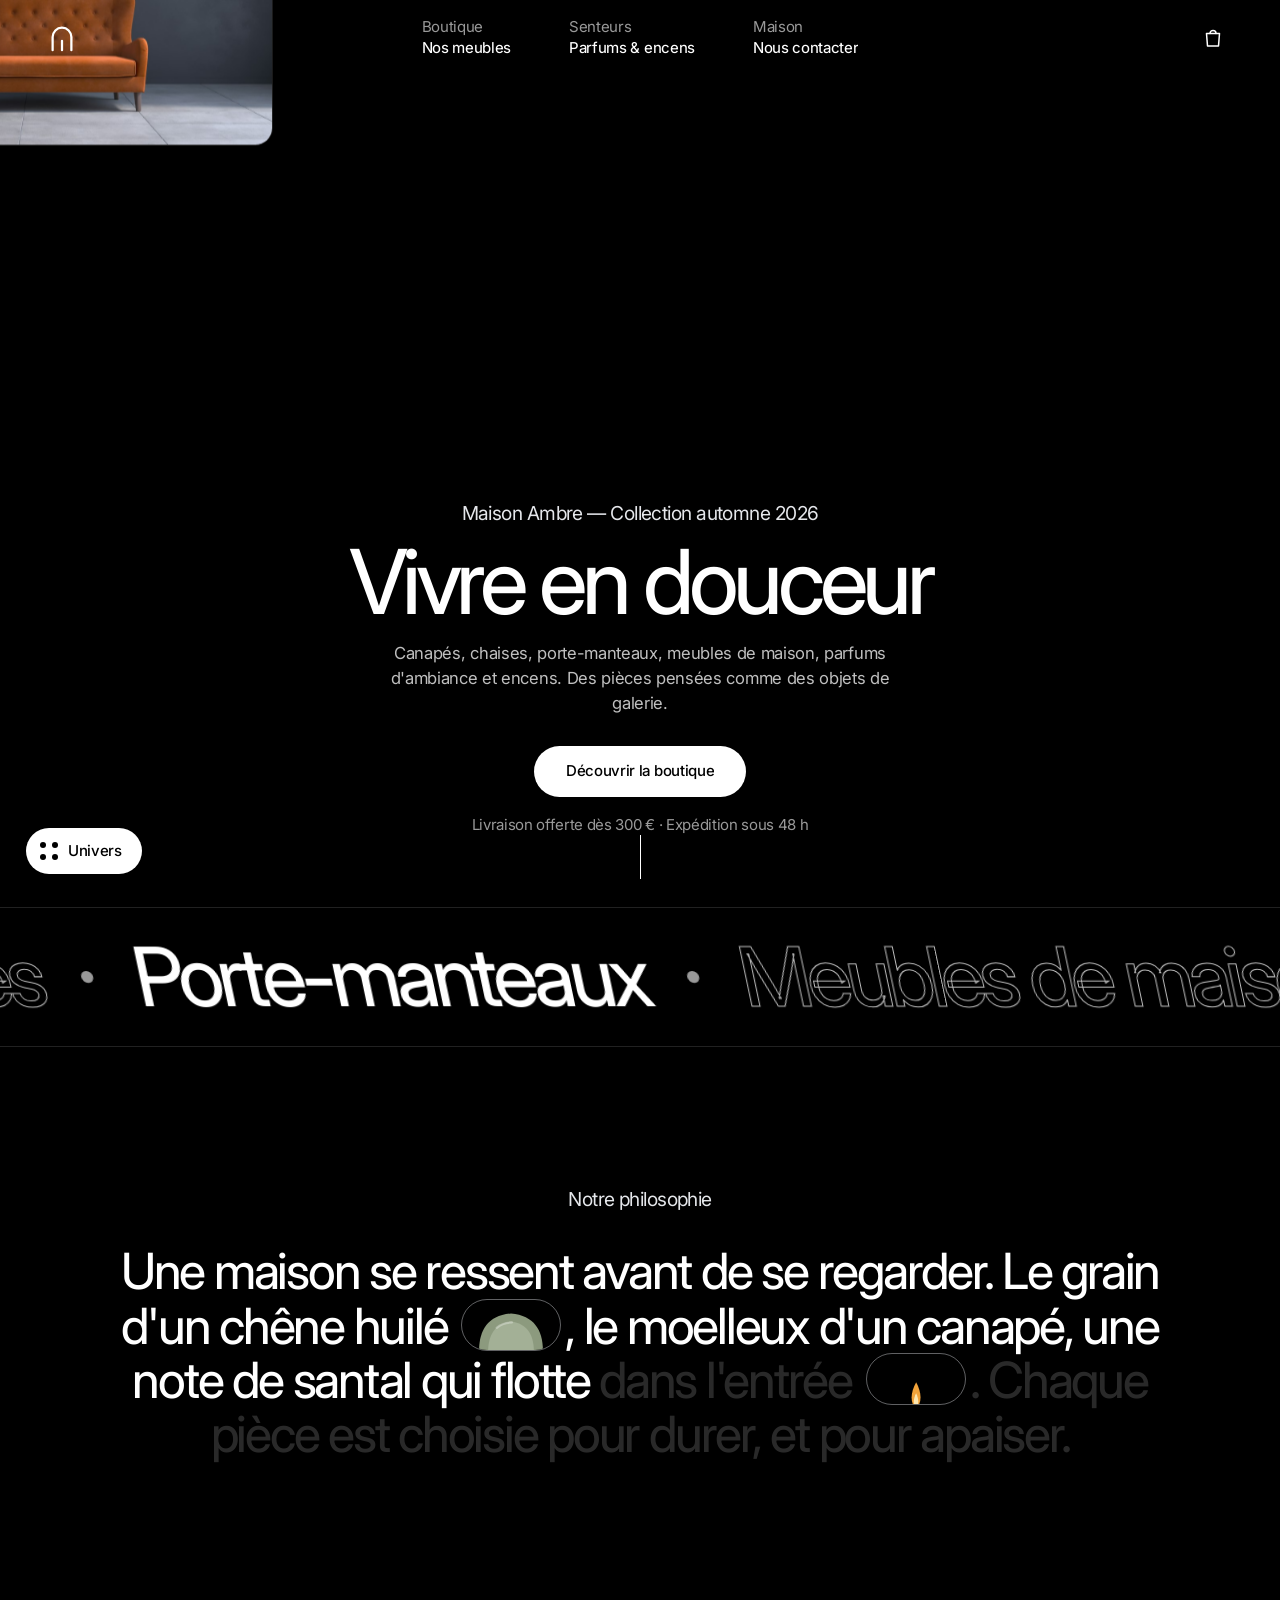
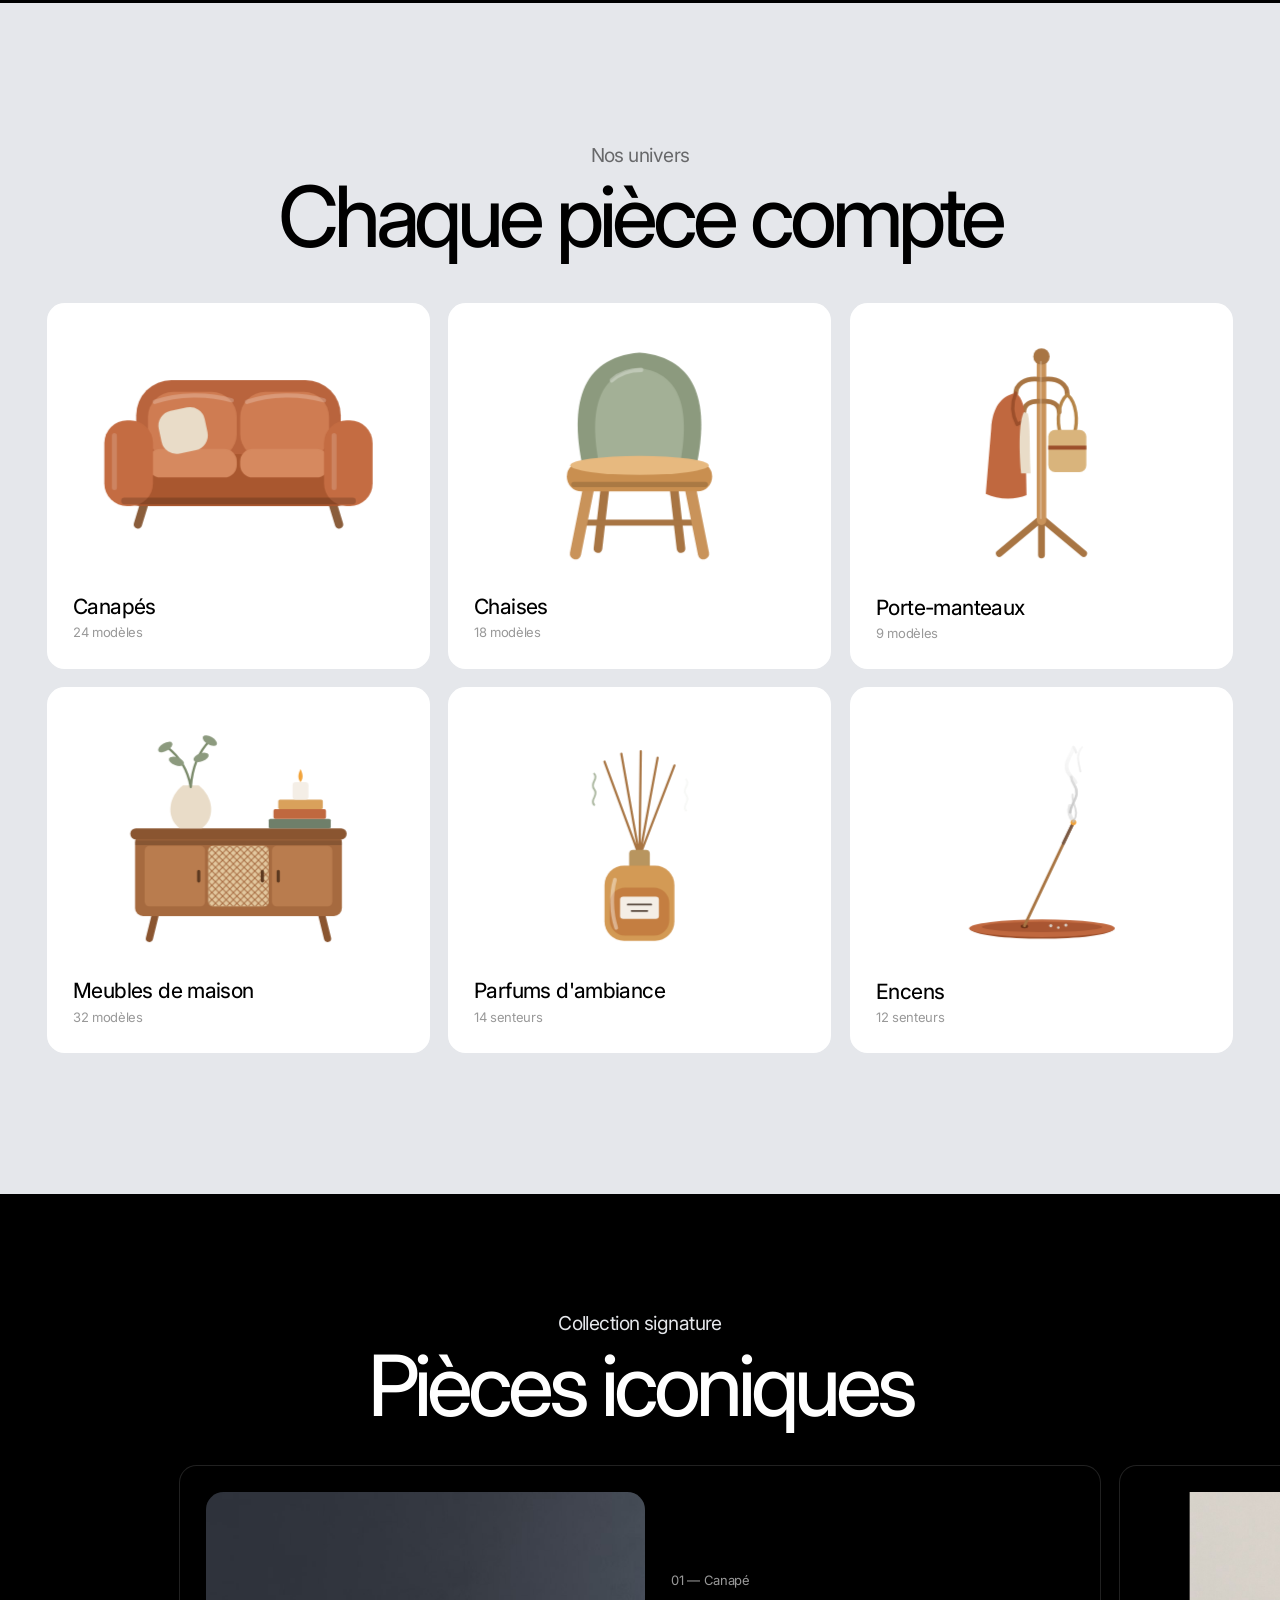
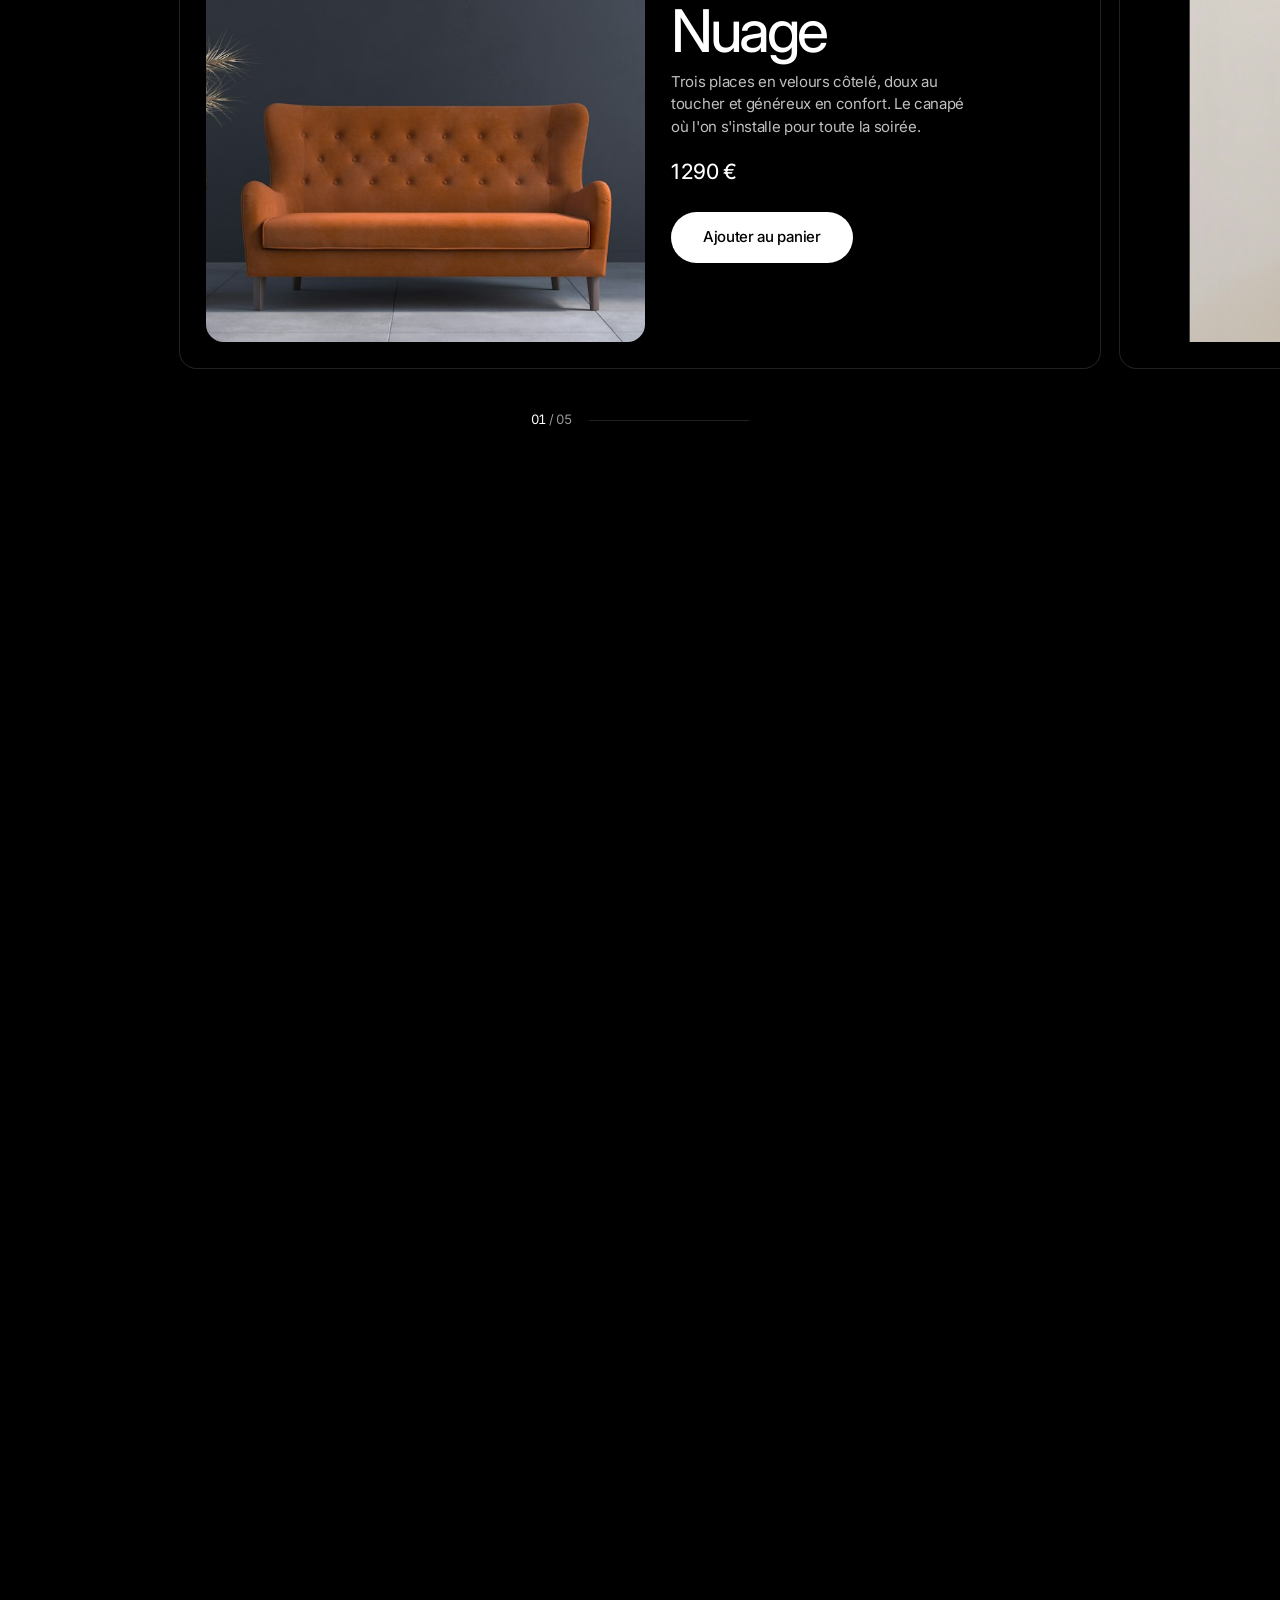
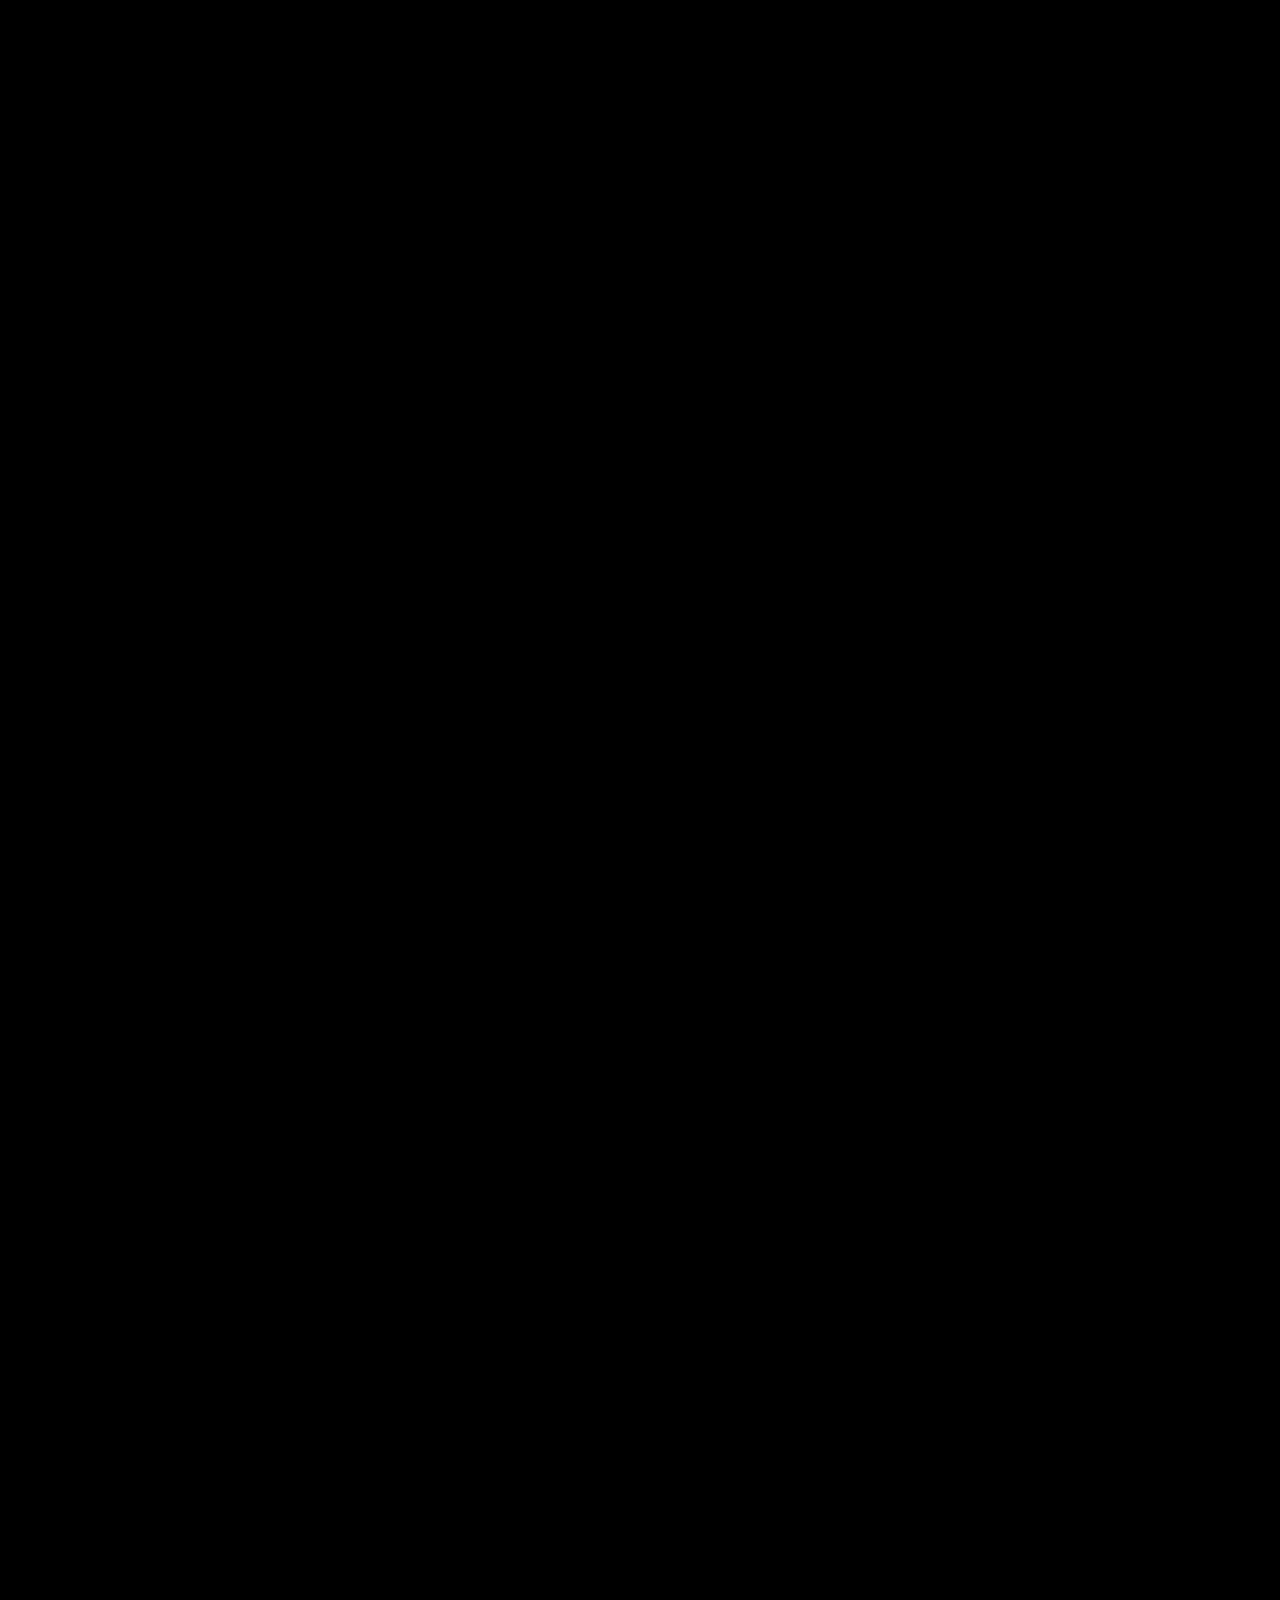
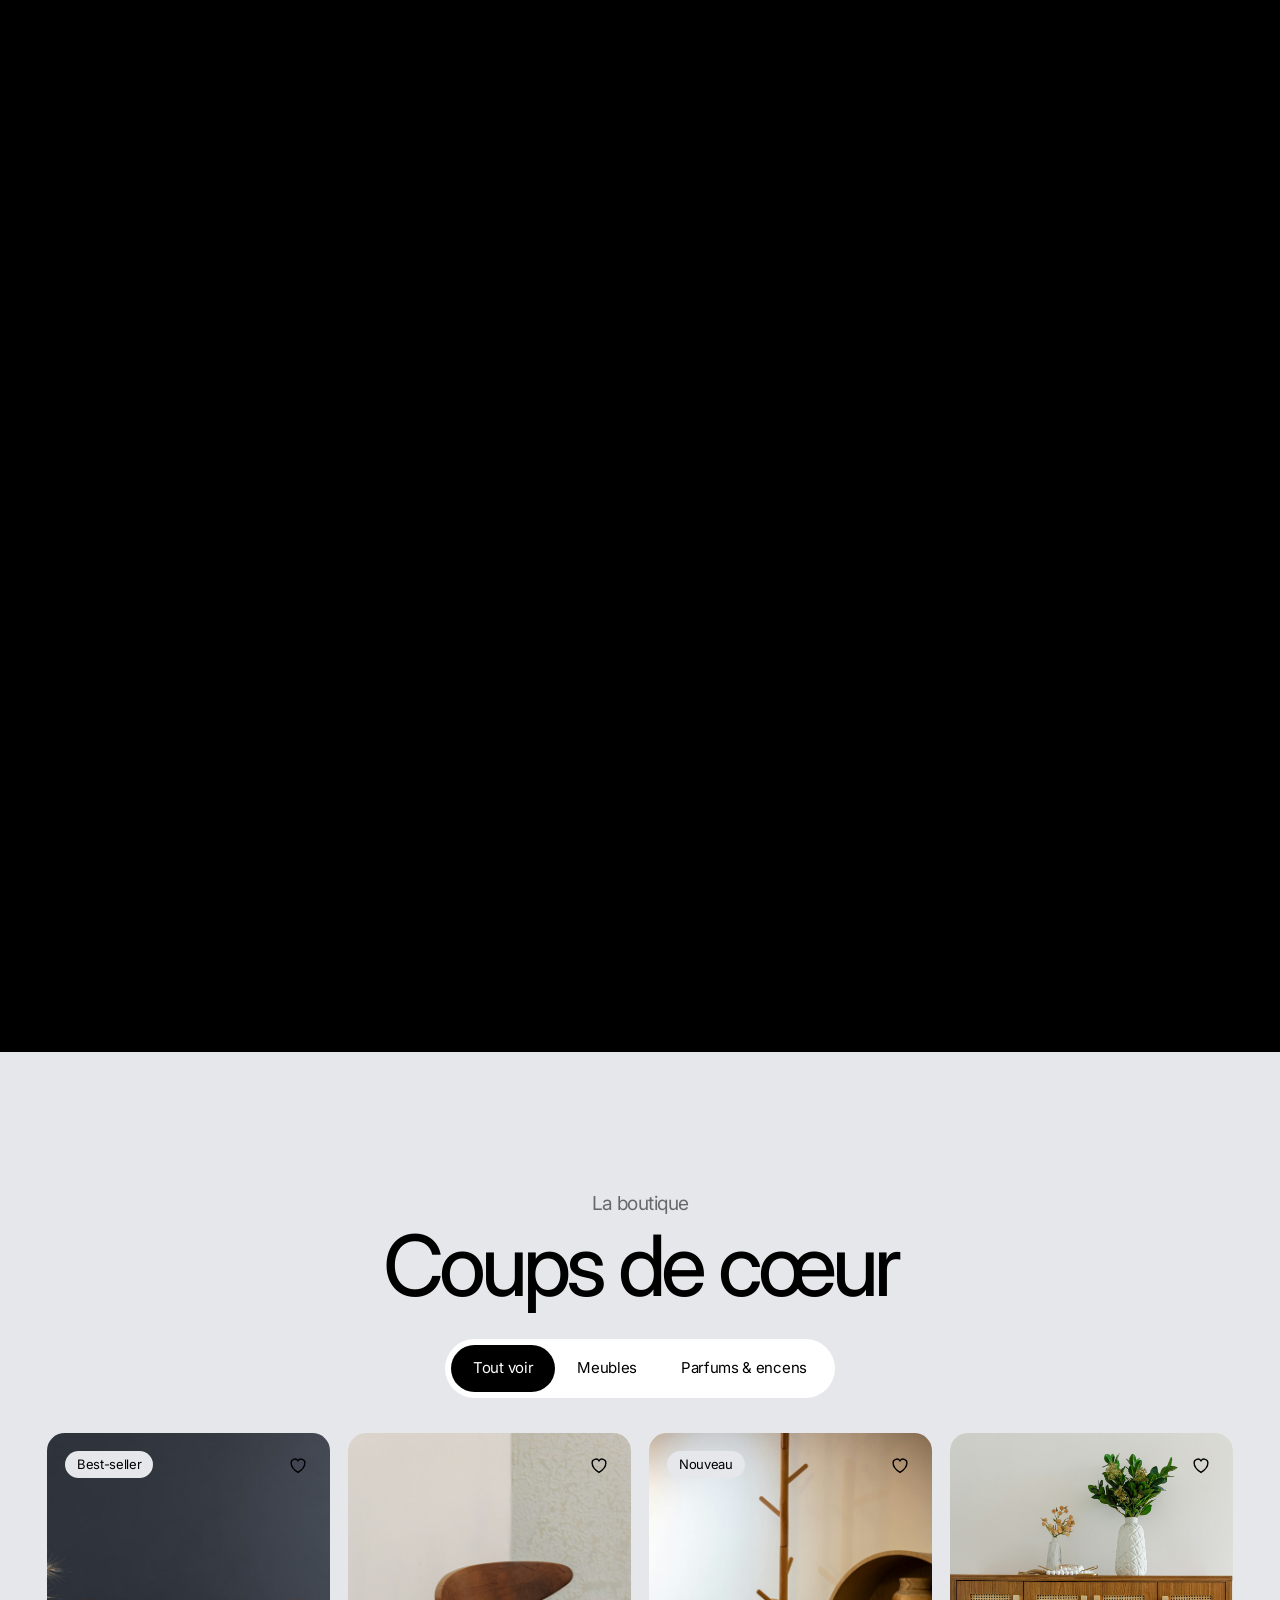
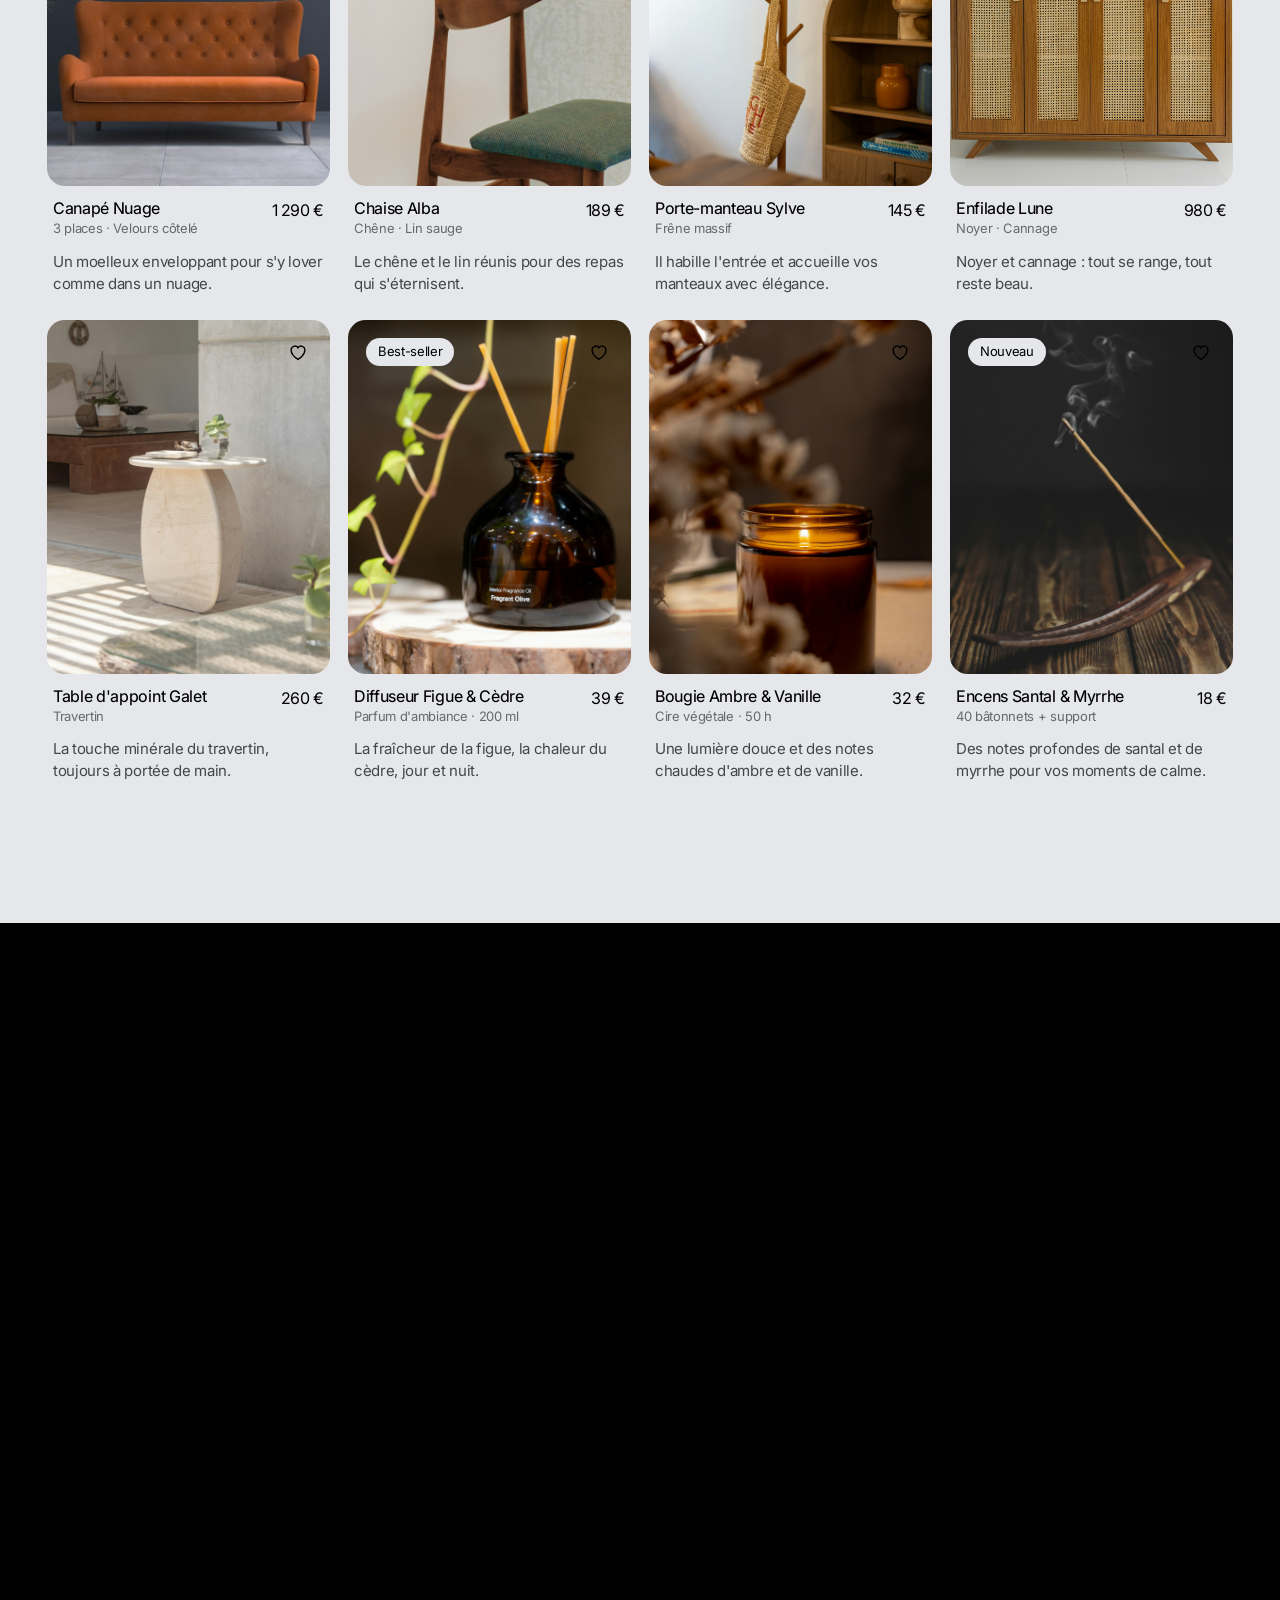
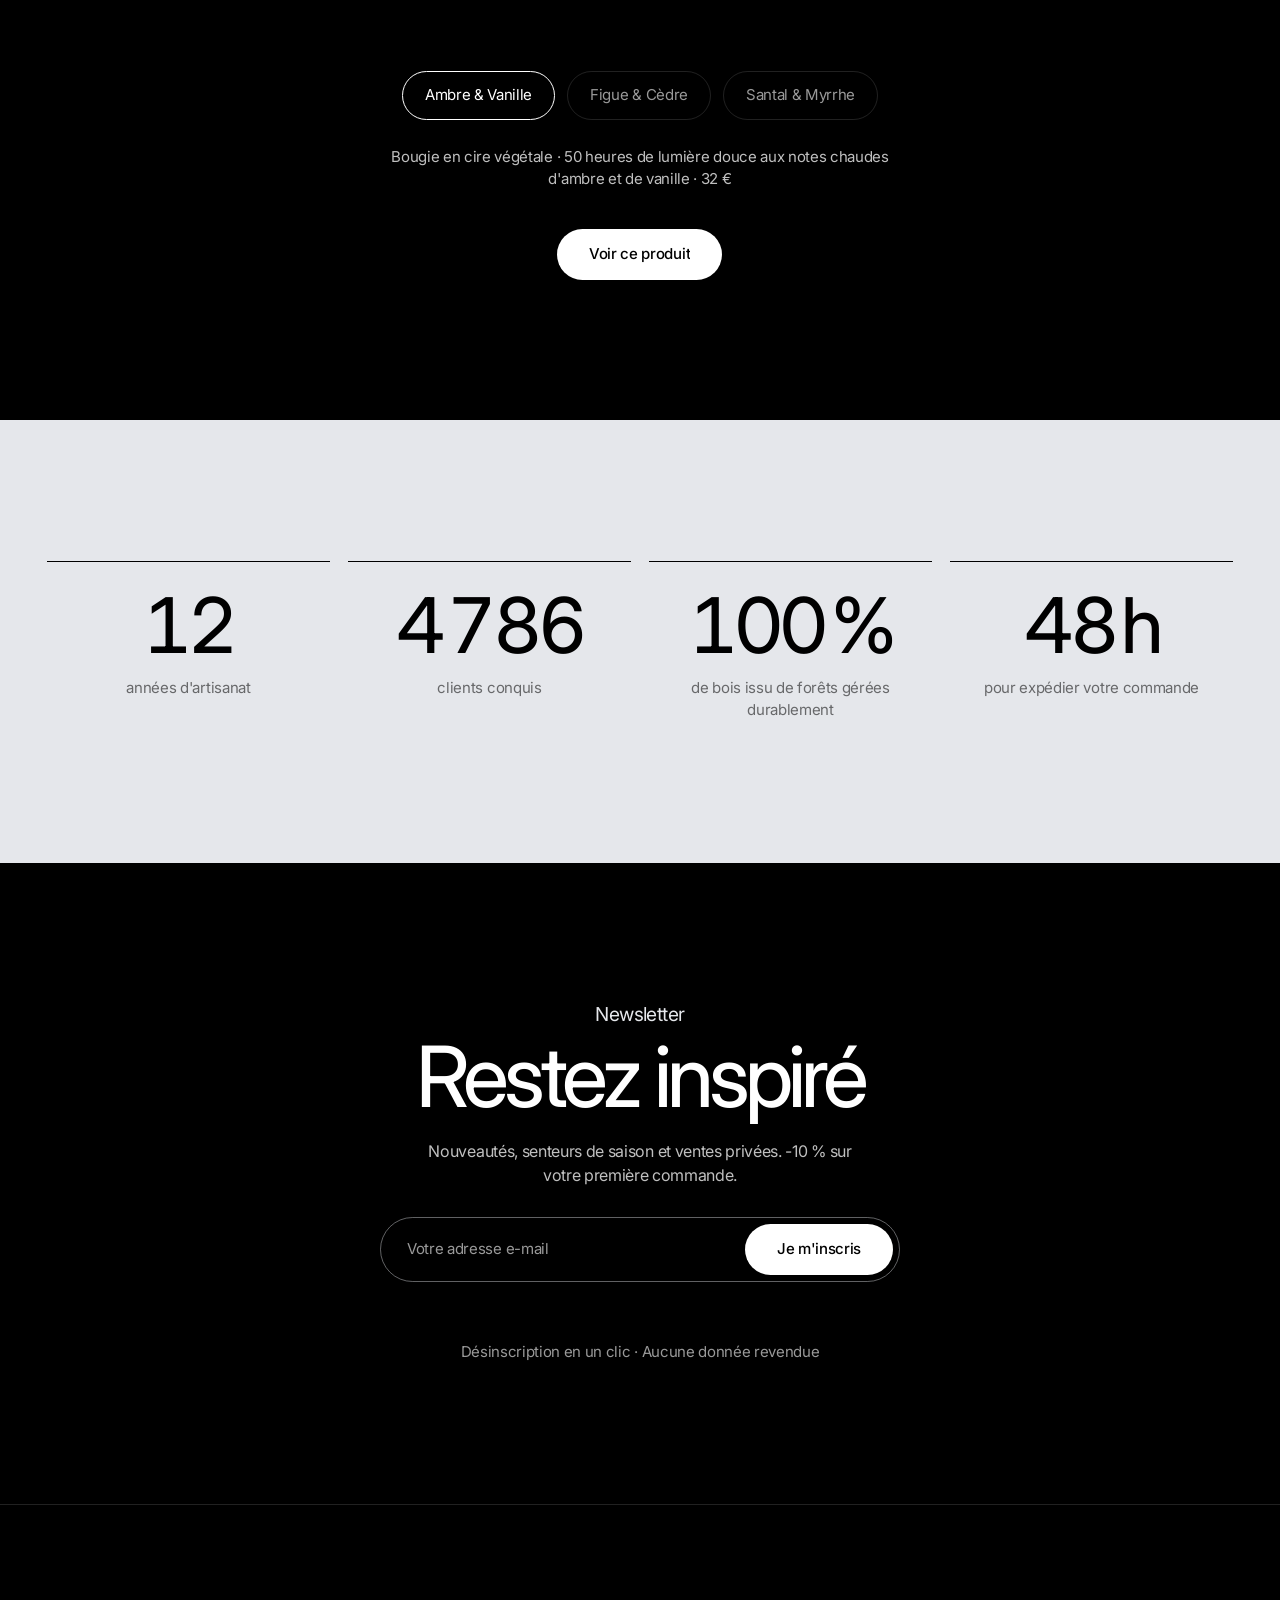
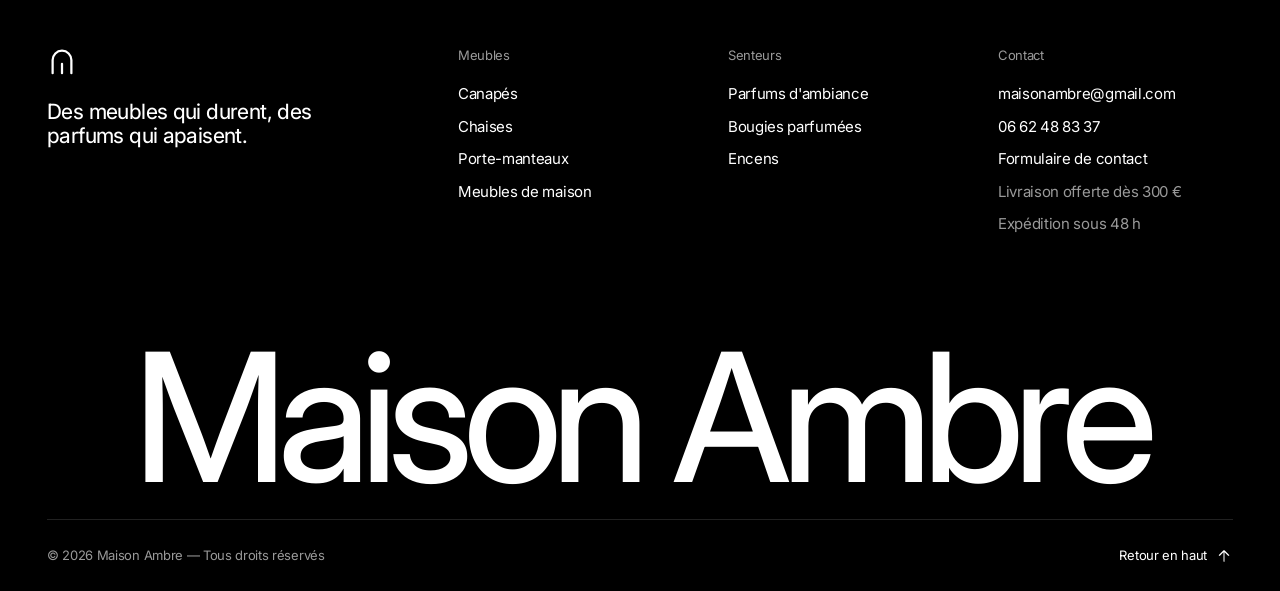
==== commit 6a1455c3: "Galerie de photos animee en haut de page et page contact" ====
--- a/index.html
+++ b/index.html
@@ -78,7 +78,7 @@
           <span class="nav-groupe__label">Senteurs</span>
           <span class="roulant"><span data-texte="Parfums &amp; encens">Parfums &amp; encens</span></span>
         </a>
-        <a href="#contact" class="nav-groupe">
+        <a href="page-contact.html" class="nav-groupe">
           <span class="nav-groupe__label">Maison</span>
           <span class="roulant"><span data-texte="Nous contacter">Nous contacter</span></span>
         </a>
@@ -104,39 +104,50 @@
       <a href="#boutique" style="--i:2">Boutique</a>
       <a href="#senteurs" style="--i:3">Parfums &amp; encens</a>
       <a href="#newsletter" style="--i:4">Newsletter</a>
-      <a href="#contact" style="--i:5">Contact</a>
+      <a href="page-contact.html" style="--i:5">Contact</a>
     </nav>
     <p class="menu-mobile__note">Livraison offerte dès 300 €</p>
   </div>
 
   <main>
-    <!-- ============ 1. HERO : les produits flottent dans le vide ============ -->
+    <!-- ============ 1. HERO : galerie de photos en apesanteur ============
+         Chaque cadre flotte, zoome lentement et suit la souris ; au survol il se redresse
+         et affiche le nom du produit ; un clic ouvre la page produit.
+         Position, taille et format de chaque cadre : styles-hero-univers.css -->
     <section class="hero" id="accueil">
       <div class="hero__scene" data-scene aria-hidden="true">
-        <div class="objet objet--centre" data-profondeur="0.25">
-          <img src="images/illustration-canape.svg" alt="">
-        </div>
-        <div class="objet" style="--x:13%; --y:26%; --taille:clamp(84px, 11vw, 170px); --rotation:-14deg; --duree:7s; --delai:.15s" data-profondeur="0.9">
-          <img src="images/illustration-chaise.svg" alt="">
-        </div>
-        <div class="objet" style="--x:87%; --y:22%; --taille:clamp(70px, 8.5vw, 130px); --rotation:12deg; --duree:8s; --delai:.25s" data-profondeur="1.1">
-          <img src="images/illustration-porte-manteau.svg" alt="">
-        </div>
-        <div class="objet" style="--x:25%; --y:84%; --taille:clamp(54px, 6vw, 96px); --rotation:10deg; --duree:6.5s; --delai:.35s" data-profondeur="0.7">
-          <img src="images/illustration-parfum-ambiance.svg" alt="">
-        </div>
-        <div class="objet" style="--x:76%; --y:86%; --taille:clamp(80px, 10vw, 150px); --rotation:-8deg; --duree:7.5s; --delai:.45s" data-profondeur="0.8">
-          <img src="images/illustration-encens.svg" alt="">
-        </div>
-        <div class="objet objet--loin" style="--x:5%; --y:64%; --taille:clamp(90px, 12vw, 190px); --rotation:8deg; --duree:9s; --delai:.55s" data-profondeur="1.3">
-          <img src="images/illustration-enfilade.svg" alt="">
-        </div>
-        <div class="objet" style="--x:62%; --y:6%; --taille:clamp(40px, 4.4vw, 70px); --rotation:-18deg; --duree:6s; --delai:.65s" data-profondeur="0.5">
-          <img src="images/illustration-bougie-parfumee.svg" alt="">
-        </div>
-        <div class="objet objet--loin" style="--x:95%; --y:62%; --taille:clamp(70px, 8vw, 124px); --rotation:-12deg; --duree:8.5s; --delai:.75s" data-profondeur="1.2">
-          <img src="images/illustration-table-appoint.svg" alt="">
-        </div>
+        <a class="objet objet--centre cadre" href="page-produit.html?produit=canape-nuage" tabindex="-1" data-profondeur="0.25" data-curseur="Voir">
+          <span class="cadre__image"><img src="images/photos/photo-canape-nuage.jpg" alt=""></span>
+          <span class="cadre__legende">Canapé Nuage</span>
+        </a>
+        <a class="objet objet--chaise cadre" href="page-produit.html?produit=chaise-alba" tabindex="-1" data-profondeur="0.9" data-curseur="Voir">
+          <span class="cadre__image"><img src="images/photos/photo-chaise-alba.jpg" alt=""></span>
+          <span class="cadre__legende">Chaise Alba</span>
+        </a>
+        <a class="objet objet--manteau cadre" href="page-produit.html?produit=porte-manteau-sylve" tabindex="-1" data-profondeur="1.1" data-curseur="Voir">
+          <span class="cadre__image"><img src="images/photos/photo-porte-manteau-sylve.jpg" alt=""></span>
+          <span class="cadre__legende">Porte-manteau Sylve</span>
+        </a>
+        <a class="objet objet--diffuseur cadre cadre--rond" href="page-produit.html?produit=diffuseur-figue-cedre" tabindex="-1" data-profondeur="0.7" data-curseur="Voir">
+          <span class="cadre__image"><img src="images/photos/photo-diffuseur-figue-cedre.jpg" alt=""></span>
+          <span class="cadre__legende">Diffuseur Figue &amp; Cèdre</span>
+        </a>
+        <a class="objet objet--encens cadre" href="page-produit.html?produit=encens-santal-myrrhe" tabindex="-1" data-profondeur="0.8" data-curseur="Voir">
+          <span class="cadre__image"><img src="images/photos/photo-encens-santal-myrrhe.jpg" alt=""></span>
+          <span class="cadre__legende">Encens Santal &amp; Myrrhe</span>
+        </a>
+        <a class="objet objet--enfilade objet--loin cadre" href="page-produit.html?produit=enfilade-lune" tabindex="-1" data-profondeur="1.3" data-curseur="Voir">
+          <span class="cadre__image"><img src="images/photos/photo-enfilade-lune.jpg" alt=""></span>
+          <span class="cadre__legende">Enfilade Lune</span>
+        </a>
+        <a class="objet objet--bougie cadre cadre--rond" href="page-produit.html?produit=bougie-ambre-vanille" tabindex="-1" data-profondeur="0.5" data-curseur="Voir">
+          <span class="cadre__image"><img src="images/photos/photo-bougie-ambre-vanille.jpg" alt=""></span>
+          <span class="cadre__legende">Bougie Ambre &amp; Vanille</span>
+        </a>
+        <a class="objet objet--table objet--loin cadre" href="page-produit.html?produit=table-appoint-galet" tabindex="-1" data-profondeur="1.2" data-curseur="Voir">
+          <span class="cadre__image"><img src="images/photos/photo-table-appoint-galet.jpg" alt=""></span>
+          <span class="cadre__legende">Table d'appoint Galet</span>
+        </a>
       </div>
 
       <div class="hero__bloc">
@@ -559,6 +570,7 @@
         <ul class="pied__liens">
           <li><a class="lien-souligne" href="mailto:maisonambre@gmail.com">maisonambre@gmail.com</a></li>
           <li><a class="lien-souligne" href="tel:+33662488337">06 62 48 83 37</a></li>
+          <li><a class="lien-souligne" href="page-contact.html">Formulaire de contact</a></li>
           <li class="pied__info">Livraison offerte dès 300 €</li>
           <li class="pied__info">Expédition sous 48 h</li>
         </ul>
--- a/styles-hero-univers.css
+++ b/styles-hero-univers.css
@@ -21,7 +21,8 @@
   margin-bottom: 26px;
 }
 
-/* Chaque objet : position, taille et rotation réglées dans le HTML (--x, --y, --taille, --rotation) */
+/* Galerie en apesanteur : chaque cadre est placé avec --x / --y (position),
+   --taille (largeur), --rotation et --ratio (format) — réglages par produit plus bas */
 .objet {
   position: absolute;
   left: var(--x, 50%); top: var(--y, 50%);
@@ -35,18 +36,60 @@
   will-change: transform;
 }
 .objet--loin { z-index: 0; }
-.objet--centre { --taille: min(54vw, 640px, max(380px, (100vh - 520px) * 1.55)); z-index: 2; }
-.objet img {
-  width: 100%; height: auto;
+.objet:hover { rotate: 0deg; z-index: 3; }
+.avec-js .objet { opacity: 0; scale: 0.6; }
+.est-pret .objet { opacity: 1; scale: 1; }
+
+/* Le cadre photo : coins arrondis (ou rond), filet fin, il flotte doucement */
+.cadre { display: block; --rayon-cadre: var(--rayon-carte); }
+.cadre--rond { --rayon-cadre: var(--rayon-pilule); --ratio: 1 / 1; }
+.cadre__image {
+  display: block; position: relative; overflow: hidden;
+  aspect-ratio: var(--ratio, 4 / 5);
+  border: 1px solid var(--filet);
+  border-radius: var(--rayon-cadre);
+  background: var(--noir);
   animation: flotter var(--duree, 8s) ease-in-out infinite;
   animation-delay: calc(var(--duree, 8s) * -0.37);
-  transition: scale 0.8s var(--courbe);
-}
-.objet:hover { rotate: 0deg; }
-.objet:hover img { scale: 1.12; }
-.objet--centre:hover img { scale: 1.03; }
-.avec-js .objet { opacity: 0; scale: 0.55; }
-.est-pret .objet { opacity: 1; scale: 1; }
+  transition: clip-path 1.5s var(--courbe) var(--delai, 0s), border-color 0.4s;
+}
+/* Entrée : chaque photo se dévoile de bas en haut */
+.avec-js .cadre__image { clip-path: inset(100% 0 0 0 round var(--rayon-cadre)); }
+.est-pret .cadre__image { clip-path: inset(0 0 0 0 round var(--rayon-cadre)); }
+
+/* La photo zoome lentement dans son cadre, en continu (effet « Ken Burns ») */
+.cadre__image img {
+  width: 100%; height: 100%; object-fit: cover;
+  object-position: var(--cadrage, 50% 50%);
+  animation: zoom-lent var(--duree-zoom, 16s) ease-in-out infinite alternate;
+  transition: scale 0.9s var(--courbe);
+}
+.objet:hover .cadre__image { border-color: var(--filet-fort); }
+.objet:hover .cadre__image img { scale: 1.1; }
+
+/* Nom du produit qui apparaît sous le cadre au survol */
+.cadre__legende {
+  position: absolute; left: 50%; top: calc(100% + 12px);
+  translate: -50% 8px;
+  padding: 6px 12px;
+  border: 1px solid var(--filet-fort);
+  border-radius: var(--rayon-pilule);
+  background: var(--noir); color: var(--blanc);
+  font-size: 13px; white-space: nowrap;
+  opacity: 0; pointer-events: none;
+  transition: opacity 0.4s, translate 0.5s var(--courbe);
+}
+.objet:hover .cadre__legende { opacity: 1; translate: -50% 0; }
+
+/* Réglages de chaque cadre : position, taille, format, rotation, rythme */
+.objet--centre    { --taille: min(36vw, 500px, max(300px, (100vh - 520px) * 1.4)); --ratio: 16 / 10; --duree: 9s; z-index: 2; }
+.objet--chaise    { --x: 16%; --y: 30%; --taille: clamp(84px, 10vw, 160px);  --ratio: 3 / 4; --rotation: -6deg; --duree: 7s;   --delai: 0.15s; }
+.objet--manteau   { --x: 84%; --y: 24%; --taille: clamp(72px, 8.5vw, 132px); --ratio: 2 / 3; --rotation: 5deg;  --duree: 8s;   --delai: 0.25s; }
+.objet--diffuseur { --x: 26%; --y: 84%; --taille: clamp(64px, 7vw, 112px);   --cadrage: 60% 60%;                 --duree: 6.5s; --delai: 0.35s; }
+.objet--encens    { --x: 76%; --y: 84%; --taille: clamp(80px, 9.5vw, 148px); --ratio: 4 / 5; --rotation: -5deg; --duree: 7.5s; --delai: 0.45s; }
+.objet--enfilade  { --x: 6%;  --y: 78%; --taille: clamp(90px, 11vw, 176px);  --ratio: 1 / 1; --rotation: 4deg;  --duree: 9s;   --delai: 0.55s; }
+.objet--bougie    { --x: 27%; --y: 12%; --taille: clamp(48px, 5vw, 80px);    --cadrage: 50% 80%;                 --duree: 6s;   --delai: 0.65s; }
+.objet--table     { --x: 94%; --y: 66%; --taille: clamp(70px, 8vw, 124px);   --ratio: 3 / 4; --rotation: -7deg; --duree: 8.5s; --delai: 0.75s; }
 
 /* Bloc titre centré sous les produits */
 .hero__bloc {
--- a/animations-apparitions-survol.css
+++ b/animations-apparitions-survol.css
@@ -55,6 +55,12 @@
   50% { translate: 0 -14px; rotate: 1.6deg; }
 }
 
+/* Zoom très lent à l'intérieur des cadres photo du haut de page */
+@keyframes zoom-lent {
+  from { transform: scale(1.02) translate(0, 0); }
+  to { transform: scale(1.16) translate(-2%, -1.5%); }
+}
+
 @keyframes descendre {
   from { transform: translateY(-100%); }
   to { transform: translateY(100%); }
--- a/styles-menu-univers.css
+++ b/styles-menu-univers.css
@@ -109,6 +109,9 @@
 /* ---------- Mobile ---------- */
 @media (max-width: 640px) {
   .menu-univers { left: 12px; bottom: 12px; }
+  /* Sur mobile, le bouton devient une simple pastille ronde (icône seule) */
+  .menu-univers__bouton { padding: 15px; }
+  .menu-univers__libelle { display: none; }
   .menu-univers__panneau { width: calc(100vw - 24px); max-height: 65vh; }
   .notification { bottom: 80px; }
 }
--- a/styles-responsive-mobile.css
+++ b/styles-responsive-mobile.css
@@ -31,9 +31,15 @@
 /* Mobile */
 @media (max-width: 640px) {
   .hero { padding-top: 96px; }
-  .hero__scene { height: 46vh; }
-  .objet--centre { --taille: 86vw; }
-  .objet--loin { display: none; }
+  .hero__scene { height: 48vh; }
+  /* Galerie photo : 5 cadres sur mobile, placés au-dessus et au-dessous du canapé */
+  .objet--centre { --taille: 62vw; }
+  .objet--loin,
+  .objet--bougie { display: none; }
+  .objet--chaise    { --x: 17%; --y: 13%; --taille: 21vw; }
+  .objet--manteau   { --x: 83%; --y: 15%; --taille: 18vw; }
+  .objet--diffuseur { --x: 20%; --y: 87%; --taille: 19vw; }
+  .objet--encens    { --x: 80%; --y: 86%; --taille: 21vw; }
 
   .univers__grille,
   .avis__grille { grid-template-columns: 1fr; }
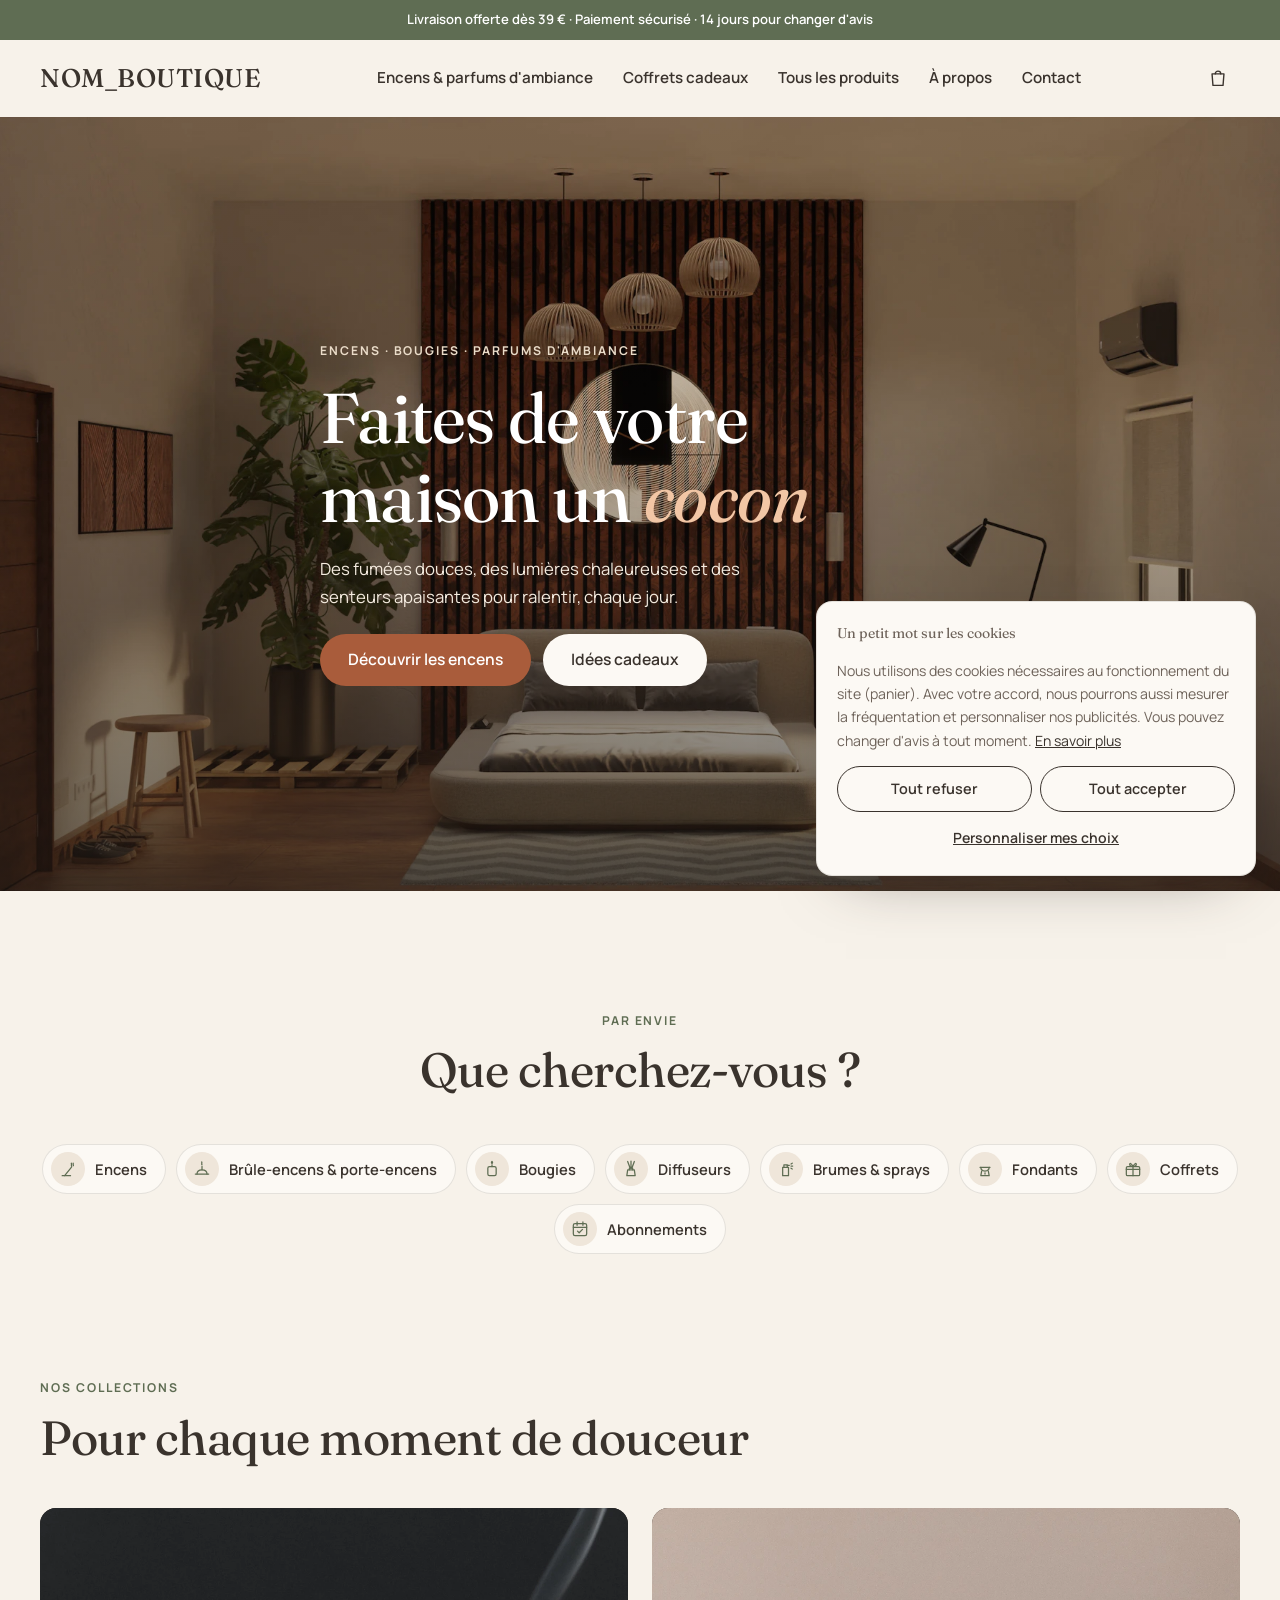
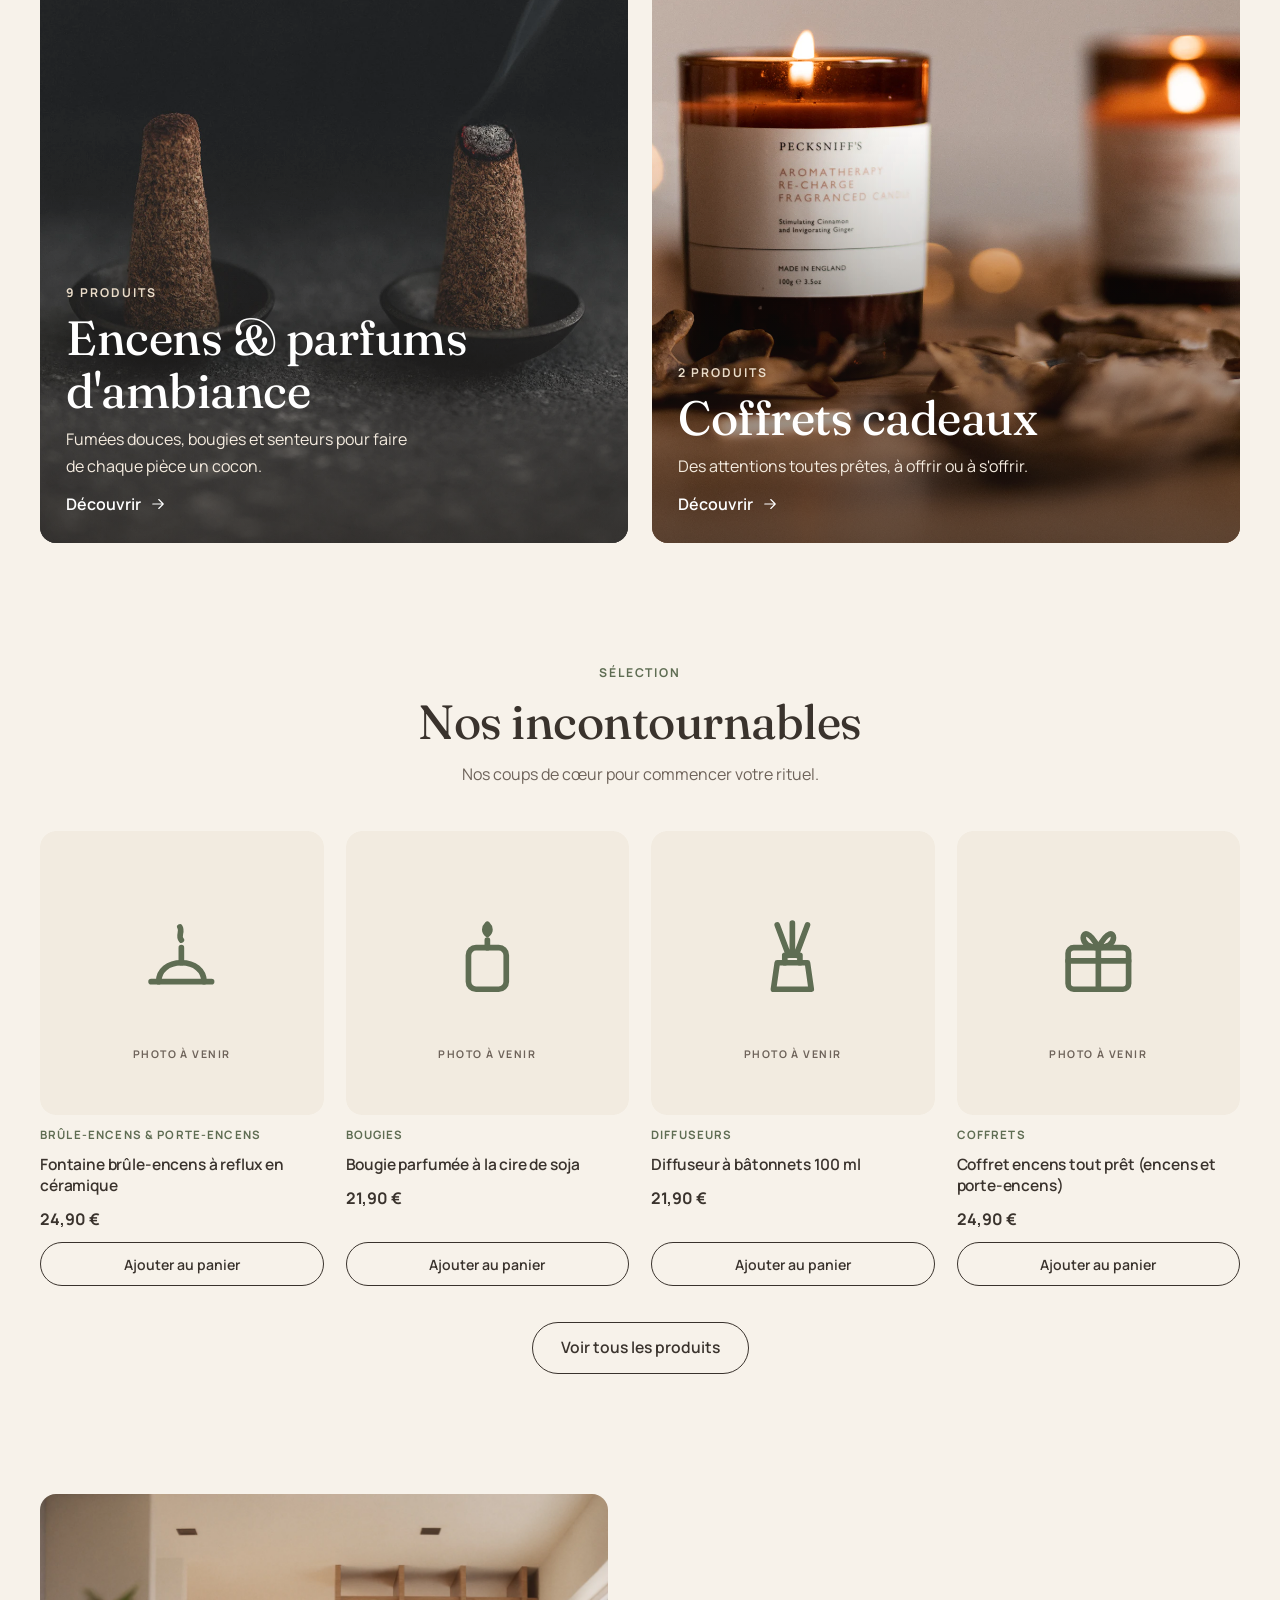
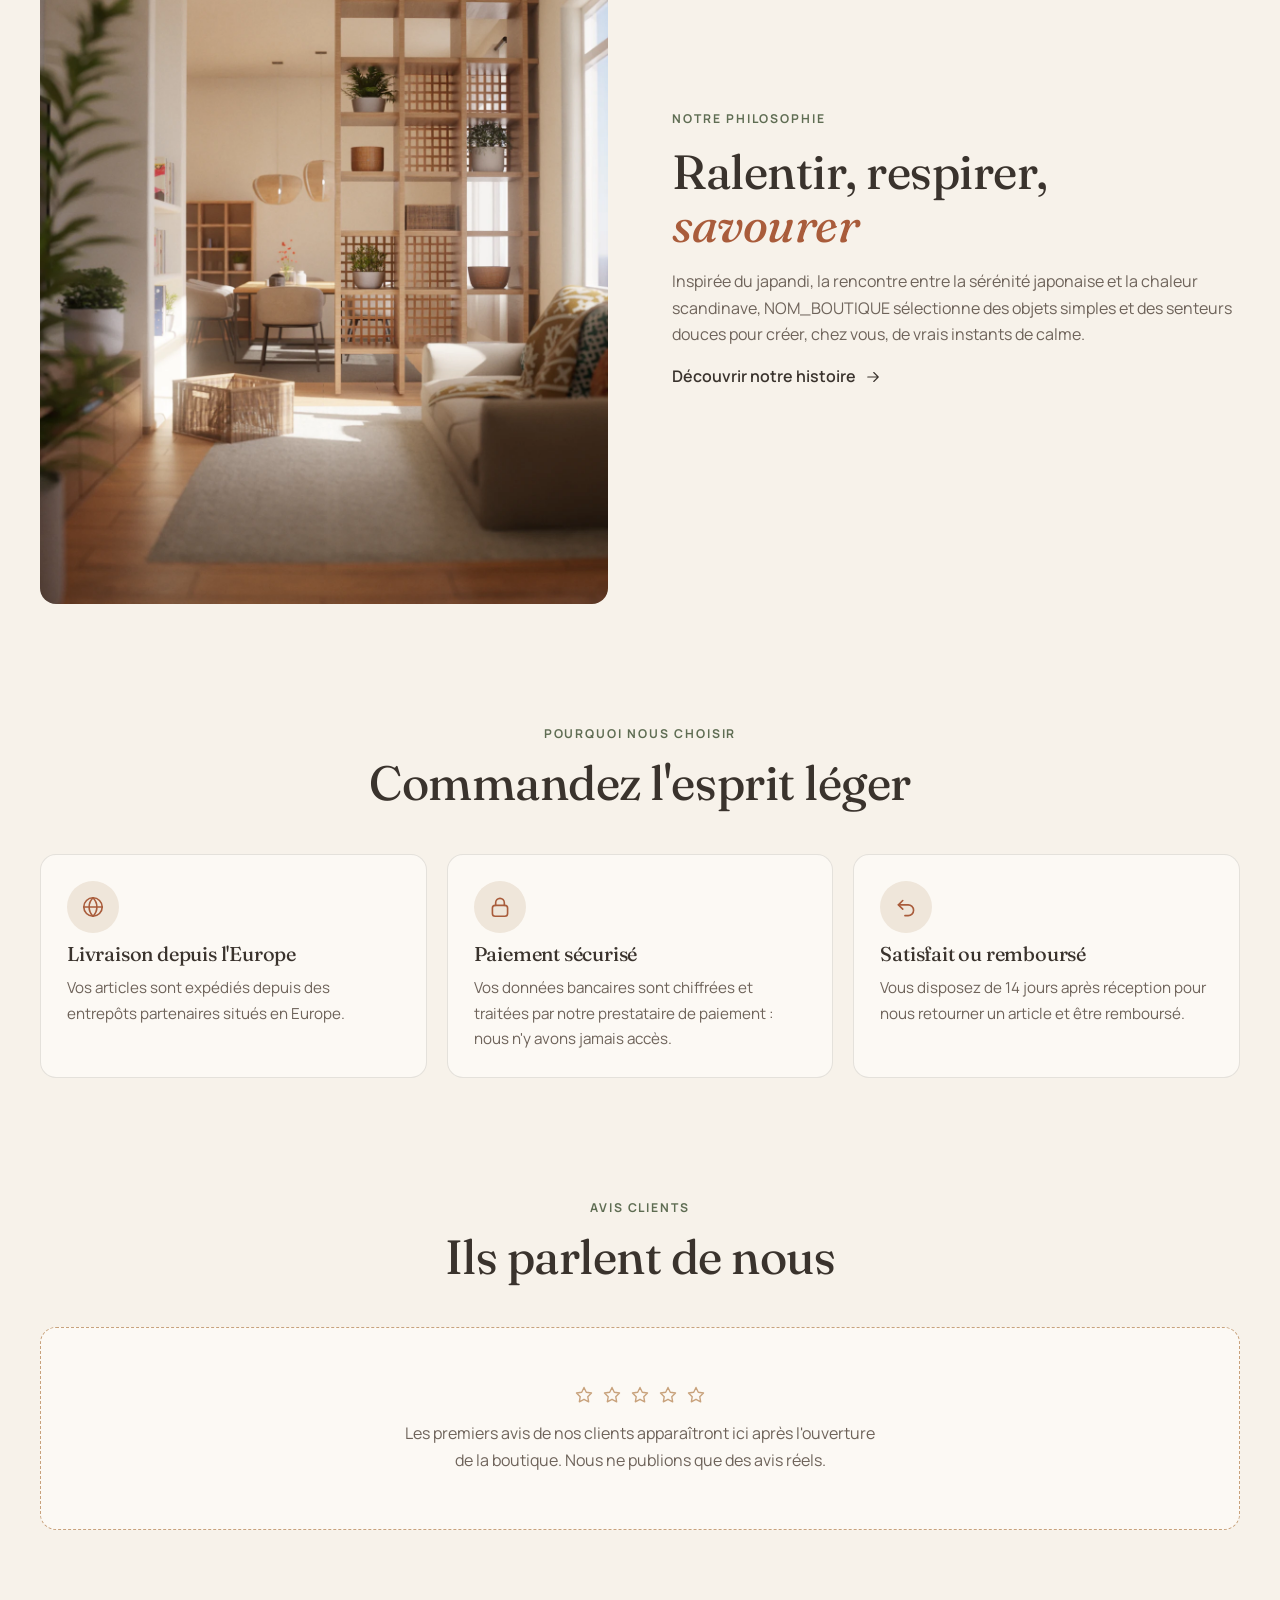
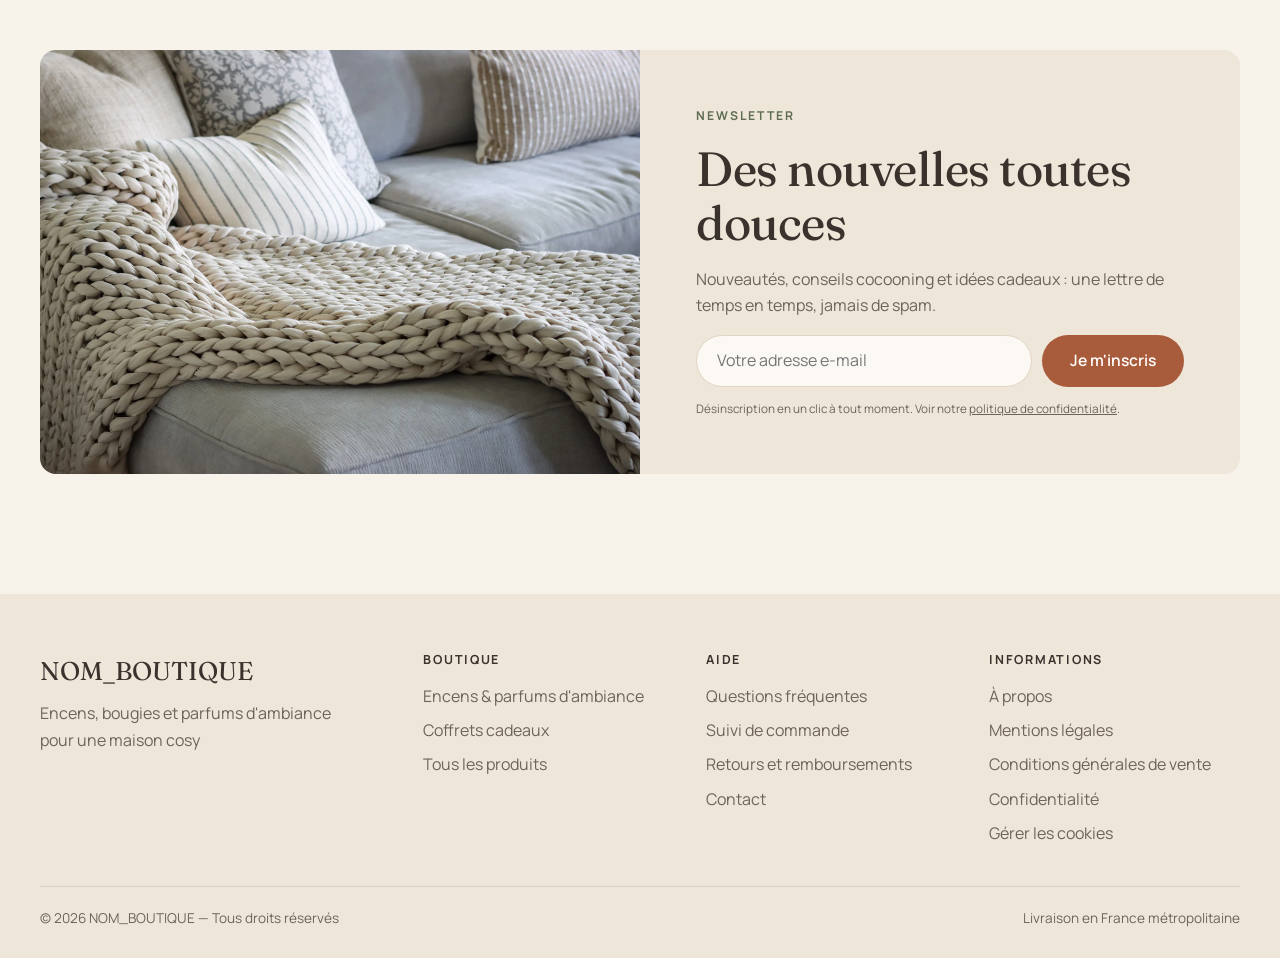
==== commit 4345be6d: "Publication du site Maison Ambre" ====
--- a/index.html
+++ b/index.html
@@ -3,625 +3,178 @@
 <head>
   <meta charset="UTF-8">
   <meta name="viewport" content="width=device-width, initial-scale=1">
-  <title>Maison Ambre — Meubles, parfums d'ambiance et encens</title>
-  <meta name="description" content="Canapés, chaises, porte-manteaux, meubles de maison, parfums d'ambiance et encens, présentés comme des pièces de galerie.">
-  <meta name="theme-color" content="#000000">
+  <title>NOM_BOUTIQUE — Encens, bougies et parfums d'ambiance cosy</title>
+  <meta name="description" content="NOM_BOUTIQUE : encens, brûle-encens à reflux, bougies parfumées, diffuseurs et coffrets cadeaux pour une maison cosy et apaisante. Livraison en France.">
+  <meta name="theme-color" content="#F7F2EA">
+  <meta property="og:type" content="website">
+  <meta property="og:title" content="NOM_BOUTIQUE — Encens, bougies et parfums d'ambiance">
+  <meta property="og:description" content="Des fumées douces, des lumières chaleureuses et des senteurs apaisantes pour une maison cosy.">
+  <meta property="og:image" content="images/ambiance/banniere-accueil.webp">
 
-  <!-- Active les animations seulement si JavaScript fonctionne (sinon tout reste visible) -->
+  <!-- Active les animations seulement si JavaScript fonctionne -->
   <script>
     document.documentElement.classList.add('avec-js');
-    setTimeout(function () {
-      if (!window.MaisonAmbre) document.documentElement.classList.remove('avec-js');
-    }, 4000);
+    setTimeout(function () { if (!window.BOUTIQUE) document.documentElement.classList.remove('avec-js'); }, 4000);
   </script>
 
-  <!-- Police : Inter (remplaçant conseillé de circularXX dans la référence de style) -->
   <link rel="preconnect" href="https://fonts.googleapis.com">
   <link rel="preconnect" href="https://fonts.gstatic.com" crossorigin>
-  <link rel="stylesheet" href="https://fonts.googleapis.com/css2?family=Inter:wght@400..500&display=swap">
+  <link rel="stylesheet" href="https://fonts.googleapis.com/css2?family=Fraunces:ital,opsz,wght@0,9..144,400..600;1,9..144,400..600&family=Manrope:wght@400..700&display=swap">
+  <link rel="preload" as="image" href="images/ambiance/banniere-accueil.webp" fetchpriority="high">
 
-  <!-- Feuilles de style -->
-  <link rel="stylesheet" href="styles-base-entete.css">
-  <link rel="stylesheet" href="styles-hero-univers.css">
-  <link rel="stylesheet" href="styles-collection-boutique.css">
-  <link rel="stylesheet" href="styles-senteurs-avis-pied-de-page.css">
-  <link rel="stylesheet" href="animations-apparitions-survol.css">
-  <link rel="stylesheet" href="styles-panier.css">
-  <link rel="stylesheet" href="styles-menu-univers.css">
-  <link rel="stylesheet" href="styles-responsive-mobile.css">
+  <link rel="stylesheet" href="styles-base.css">
+  <link rel="stylesheet" href="styles-boutique.css">
+  <link rel="stylesheet" href="styles-accueil.css">
+  <link rel="stylesheet" href="styles-panier-cookies.css">
 
-  <!-- Scripts : animations, catalogue des prix, panier + paiement, interactions -->
-  <script src="script-chargement-curseur-entete.js" defer></script>
-  <script src="script-effets-scroll.js" defer></script>
+  <script src="configuration-boutique.js" defer></script>
   <script src="catalogue-produits.js" defer></script>
-  <script src="script-panier-paiement.js" defer></script>
-  <script src="script-boutique-interactions.js" defer></script>
-  <script src="script-menu-univers.js" defer></script>
+  <script src="script-commun.js" defer></script>
+  <script src="script-panier.js" defer></script>
+  <script src="script-accueil.js" defer></script>
+
+  <!-- Données structurées (référencement) : ajoutez "url" quand vous aurez votre nom de domaine -->
+  <script type="application/ld+json">
+    { "@context": "https://schema.org", "@type": "Organization", "name": "NOM_BOUTIQUE",
+      "description": "Encens, bougies et parfums d'ambiance pour une maison cosy." }
+  </script>
 </head>
-<body>
+<body data-page="accueil">
+  <div data-entete style="min-height: 99px"></div>
 
-  <!-- ============ ICÔNES RÉUTILISÉES DANS LA PAGE ============ -->
-  <svg class="sprite" aria-hidden="true">
-    <symbol id="icone-marque" viewBox="0 0 32 32"><path d="M6 29V15a10 10 0 0 1 20 0v14M16 29V19" fill="none" stroke="currentColor" stroke-width="2.4" stroke-linecap="round"/></symbol>
-    <symbol id="icone-fleche" viewBox="0 0 24 24"><path d="M5 12h14M13 6l6 6-6 6" fill="none" stroke="currentColor" stroke-width="1.6" stroke-linecap="round" stroke-linejoin="round"/></symbol>
-    <symbol id="icone-sac" viewBox="0 0 24 24"><g fill="none" stroke="currentColor" stroke-width="1.5" stroke-linecap="round" stroke-linejoin="round"><path d="M5.5 7.5h13l-1 12.5h-11z"/><path d="M9 7.5a3 3 0 0 1 6 0"/></g></symbol>
-    <symbol id="icone-coeur" viewBox="0 0 24 24"><path d="M12 20s-7.5-4.6-7.5-10.2A4.1 4.1 0 0 1 12 7.4a4.1 4.1 0 0 1 7.5 2.4C19.5 15.4 12 20 12 20z"/></symbol>
-  </svg>
-
-  <!-- ============ ÉCRAN DE CHARGEMENT ============ -->
-  <div class="chargement" aria-hidden="true">
-    <p class="chargement__logo">Maison Ambre</p>
-    <div class="chargement__barre"><span></span></div>
-    <p class="chargement__compteur">0 %</p>
-  </div>
-
-  <!-- Curseur personnalisé + barre de progression du scroll -->
-  <div class="curseur" aria-hidden="true">
-    <span class="curseur__anneau"><span class="curseur__texte">Voir</span></span>
-    <span class="curseur__point"></span>
-  </div>
-  <div class="barre-progression" aria-hidden="true"></div>
-
-  <!-- ============ EN-TÊTE ============ -->
-  <header class="entete">
-    <div class="entete__interieur">
-      <a href="#accueil" class="marque" aria-label="Maison Ambre, retour à l'accueil">
-        <svg class="icone"><use href="#icone-marque"/></svg>
-      </a>
-
-      <nav class="navigation" aria-label="Navigation principale">
-        <a href="#univers" class="nav-groupe">
-          <span class="nav-groupe__label">Boutique</span>
-          <span class="roulant"><span data-texte="Nos meubles">Nos meubles</span></span>
-        </a>
-        <a href="#senteurs" class="nav-groupe">
-          <span class="nav-groupe__label">Senteurs</span>
-          <span class="roulant"><span data-texte="Parfums &amp; encens">Parfums &amp; encens</span></span>
-        </a>
-        <a href="page-contact.html" class="nav-groupe">
-          <span class="nav-groupe__label">Maison</span>
-          <span class="roulant"><span data-texte="Nous contacter">Nous contacter</span></span>
-        </a>
-      </nav>
-
-      <div class="entete__actions">
-        <button class="icone-bouton panier" type="button" aria-label="Panier, 0 article">
-          <svg class="icone"><use href="#icone-sac"/></svg>
-          <span class="panier__compteur">0</span>
-        </button>
-        <button class="burger" type="button" aria-label="Ouvrir le menu" aria-expanded="false" aria-controls="menu-mobile">
-          <span></span><span></span>
-        </button>
-      </div>
-    </div>
-  </header>
-
-  <!-- Menu plein écran (mobile) -->
-  <div class="menu-mobile" id="menu-mobile">
-    <nav class="menu-mobile__liens" aria-label="Menu mobile">
-      <a href="#univers" style="--i:0">Nos univers</a>
-      <a href="#collection" style="--i:1">Collection</a>
-      <a href="#boutique" style="--i:2">Boutique</a>
-      <a href="#senteurs" style="--i:3">Parfums &amp; encens</a>
-      <a href="#newsletter" style="--i:4">Newsletter</a>
-      <a href="page-contact.html" style="--i:5">Contact</a>
-    </nav>
-    <p class="menu-mobile__note">Livraison offerte dès 300 €</p>
-  </div>
-
-  <main>
-    <!-- ============ 1. HERO : galerie de photos en apesanteur ============
-         Chaque cadre flotte, zoome lentement et suit la souris ; au survol il se redresse
-         et affiche le nom du produit ; un clic ouvre la page produit.
-         Position, taille et format de chaque cadre : styles-hero-univers.css -->
-    <section class="hero" id="accueil">
-      <div class="hero__scene" data-scene aria-hidden="true">
-        <a class="objet objet--centre cadre" href="page-produit.html?produit=canape-nuage" tabindex="-1" data-profondeur="0.25" data-curseur="Voir">
-          <span class="cadre__image"><img src="images/photos/photo-canape-nuage.jpg" alt=""></span>
-          <span class="cadre__legende">Canapé Nuage</span>
-        </a>
-        <a class="objet objet--chaise cadre" href="page-produit.html?produit=chaise-alba" tabindex="-1" data-profondeur="0.9" data-curseur="Voir">
-          <span class="cadre__image"><img src="images/photos/photo-chaise-alba.jpg" alt=""></span>
-          <span class="cadre__legende">Chaise Alba</span>
-        </a>
-        <a class="objet objet--manteau cadre" href="page-produit.html?produit=porte-manteau-sylve" tabindex="-1" data-profondeur="1.1" data-curseur="Voir">
-          <span class="cadre__image"><img src="images/photos/photo-porte-manteau-sylve.jpg" alt=""></span>
-          <span class="cadre__legende">Porte-manteau Sylve</span>
-        </a>
-        <a class="objet objet--diffuseur cadre cadre--rond" href="page-produit.html?produit=diffuseur-figue-cedre" tabindex="-1" data-profondeur="0.7" data-curseur="Voir">
-          <span class="cadre__image"><img src="images/photos/photo-diffuseur-figue-cedre.jpg" alt=""></span>
-          <span class="cadre__legende">Diffuseur Figue &amp; Cèdre</span>
-        </a>
-        <a class="objet objet--encens cadre" href="page-produit.html?produit=encens-santal-myrrhe" tabindex="-1" data-profondeur="0.8" data-curseur="Voir">
-          <span class="cadre__image"><img src="images/photos/photo-encens-santal-myrrhe.jpg" alt=""></span>
-          <span class="cadre__legende">Encens Santal &amp; Myrrhe</span>
-        </a>
-        <a class="objet objet--enfilade objet--loin cadre" href="page-produit.html?produit=enfilade-lune" tabindex="-1" data-profondeur="1.3" data-curseur="Voir">
-          <span class="cadre__image"><img src="images/photos/photo-enfilade-lune.jpg" alt=""></span>
-          <span class="cadre__legende">Enfilade Lune</span>
-        </a>
-        <a class="objet objet--bougie cadre cadre--rond" href="page-produit.html?produit=bougie-ambre-vanille" tabindex="-1" data-profondeur="0.5" data-curseur="Voir">
-          <span class="cadre__image"><img src="images/photos/photo-bougie-ambre-vanille.jpg" alt=""></span>
-          <span class="cadre__legende">Bougie Ambre &amp; Vanille</span>
-        </a>
-        <a class="objet objet--table objet--loin cadre" href="page-produit.html?produit=table-appoint-galet" tabindex="-1" data-profondeur="1.2" data-curseur="Voir">
-          <span class="cadre__image"><img src="images/photos/photo-table-appoint-galet.jpg" alt=""></span>
-          <span class="cadre__legende">Table d'appoint Galet</span>
-        </a>
-      </div>
-
-      <div class="hero__bloc">
-        <p class="bloc-titre__label hero-anim" style="--delai:.1s">Maison Ambre — Collection automne 2026</p>
-        <h1 class="hero__titre" data-decoupe>Vivre en douceur</h1>
-        <p class="hero__texte hero-anim" style="--delai:.55s">Canapés, chaises, porte-manteaux, meubles de maison, parfums d'ambiance et encens. Des pièces pensées comme des objets de galerie.</p>
-        <a href="#boutique" class="pilule hero-anim" style="--delai:.7s" data-magnetique>
-          <span class="roulant"><span data-texte="Découvrir la boutique">Découvrir la boutique</span></span>
-        </a>
-        <p class="note hero-anim" style="--delai:.85s">Livraison offerte dès 300 € · Expédition sous 48 h</p>
-      </div>
-
-      <a href="#manifeste" class="indicateur-scroll hero-anim" style="--delai:1s" aria-label="Faire défiler la page">
-        <span class="indicateur-scroll__ligne"></span>
-      </a>
-    </section>
-
-    <!-- ============ 2. BANDEAU DÉFILANT (réagit à la vitesse du scroll) ============ -->
-    <div class="bandeau" data-bandeau="0.8" aria-hidden="true">
-      <div class="bandeau__piste">
-        <div class="bandeau__groupe" data-dupliquer>
-          <span class="bandeau__mot">Canapés</span><span class="bandeau__point"></span>
-          <span class="bandeau__mot bandeau__mot--contour">Chaises</span><span class="bandeau__point"></span>
-          <span class="bandeau__mot">Porte-manteaux</span><span class="bandeau__point"></span>
-          <span class="bandeau__mot bandeau__mot--contour">Meubles de maison</span><span class="bandeau__point"></span>
-          <span class="bandeau__mot">Parfums d'ambiance</span><span class="bandeau__point"></span>
-          <span class="bandeau__mot bandeau__mot--contour">Encens</span><span class="bandeau__point"></span>
-        </div>
-      </div>
-    </div>
-
-    <!-- ============ 3. MANIFESTE (les mots s'allument au scroll) ============ -->
-    <section class="manifeste" id="manifeste">
-      <p class="bloc-titre__label" data-apparition="haut">Notre philosophie</p>
-      <p class="manifeste__texte" data-mots-scroll>
-        Une maison se ressent avant de se regarder. Le grain d'un chêne huilé
-        <span class="pastille-texte"><img src="images/illustration-chaise.svg" alt=""></span>, le moelleux d'un canapé,
-        une note de santal qui flotte dans l'entrée
-        <span class="pastille-texte"><img src="images/illustration-bougie-parfumee.svg" alt=""></span>. Chaque pièce est choisie
-        pour durer, et pour apaiser.
-      </p>
-    </section>
-
-    <!-- ============ 4. NOS UNIVERS (section claire) ============ -->
-    <section class="univers section-claire" id="univers">
-      <div class="bloc-titre">
-        <p class="bloc-titre__label" data-apparition="haut">Nos univers</p>
-        <h2 class="bloc-titre__mot" data-decoupe>Chaque pièce compte</h2>
-      </div>
-
-      <ul class="univers__grille" data-apparition-groupe="0.08">
-        <li data-apparition="haut">
-          <a href="#boutique" class="carte-univers" data-inclinaison="6" data-curseur="Voir">
-            <span class="carte-univers__visuel"><img src="images/illustration-canape.svg" alt="" loading="lazy"></span>
-            <span class="carte-univers__pied">
-              <span><span class="carte-univers__nom">Canapés</span><span class="carte-univers__info">24 modèles</span></span>
-              <span class="carte-univers__fleche"><svg class="icone"><use href="#icone-fleche"/></svg></span>
-            </span>
-          </a>
-        </li>
-        <li data-apparition="haut">
-          <a href="#boutique" class="carte-univers" data-inclinaison="6" data-curseur="Voir">
-            <span class="carte-univers__visuel"><img src="images/illustration-chaise.svg" alt="" loading="lazy"></span>
-            <span class="carte-univers__pied">
-              <span><span class="carte-univers__nom">Chaises</span><span class="carte-univers__info">18 modèles</span></span>
-              <span class="carte-univers__fleche"><svg class="icone"><use href="#icone-fleche"/></svg></span>
-            </span>
-          </a>
-        </li>
-        <li data-apparition="haut">
-          <a href="#boutique" class="carte-univers" data-inclinaison="6" data-curseur="Voir">
-            <span class="carte-univers__visuel"><img src="images/illustration-porte-manteau.svg" alt="" loading="lazy"></span>
-            <span class="carte-univers__pied">
-              <span><span class="carte-univers__nom">Porte-manteaux</span><span class="carte-univers__info">9 modèles</span></span>
-              <span class="carte-univers__fleche"><svg class="icone"><use href="#icone-fleche"/></svg></span>
-            </span>
-          </a>
-        </li>
-        <li data-apparition="haut">
-          <a href="#boutique" class="carte-univers" data-inclinaison="6" data-curseur="Voir">
-            <span class="carte-univers__visuel"><img src="images/illustration-enfilade.svg" alt="" loading="lazy"></span>
-            <span class="carte-univers__pied">
-              <span><span class="carte-univers__nom">Meubles de maison</span><span class="carte-univers__info">32 modèles</span></span>
-              <span class="carte-univers__fleche"><svg class="icone"><use href="#icone-fleche"/></svg></span>
-            </span>
-          </a>
-        </li>
-        <li data-apparition="haut">
-          <a href="#senteurs" class="carte-univers" data-inclinaison="6" data-curseur="Voir">
-            <span class="carte-univers__visuel"><img src="images/illustration-parfum-ambiance.svg" alt="" loading="lazy"></span>
-            <span class="carte-univers__pied">
-              <span><span class="carte-univers__nom">Parfums d'ambiance</span><span class="carte-univers__info">14 senteurs</span></span>
-              <span class="carte-univers__fleche"><svg class="icone"><use href="#icone-fleche"/></svg></span>
-            </span>
-          </a>
-        </li>
-        <li data-apparition="haut">
-          <a href="#senteurs" class="carte-univers" data-inclinaison="6" data-curseur="Voir">
-            <span class="carte-univers__visuel"><img src="images/illustration-encens.svg" alt="" loading="lazy"></span>
-            <span class="carte-univers__pied">
-              <span><span class="carte-univers__nom">Encens</span><span class="carte-univers__info">12 senteurs</span></span>
-              <span class="carte-univers__fleche"><svg class="icone"><use href="#icone-fleche"/></svg></span>
-            </span>
-          </a>
-        </li>
-      </ul>
-    </section>
-
-    <!-- ============ 5. COLLECTION SIGNATURE (défilement horizontal au scroll) ============ -->
-    <section class="collection" id="collection">
-      <div class="collection__collant">
-        <div class="bloc-titre">
-          <p class="bloc-titre__label">Collection signature</p>
-          <h2 class="bloc-titre__mot" data-decoupe>Pièces iconiques</h2>
-        </div>
-
-        <div class="collection__piste">
-          <article class="panneau">
-            <div class="panneau__visuel"><img src="images/illustration-canape.svg" alt="Canapé Nuage" loading="lazy"></div>
-            <div class="panneau__texte">
-              <p class="panneau__numero">01 — Canapé</p>
-              <h3 class="panneau__nom"><a class="lien-produit" href="page-produit.html?produit=canape-nuage" data-curseur="Voir">Nuage</a></h3>
-              <p class="panneau__description">Trois places en velours côtelé, doux au toucher et généreux en confort. Le canapé où l'on s'installe pour toute la soirée.</p>
-              <p class="panneau__prix">1 290 €</p>
-              <button class="pilule" type="button" data-ajout-panier="Canapé Nuage" data-magnetique>
-                <span class="roulant"><span data-texte="Ajouter au panier">Ajouter au panier</span></span>
-              </button>
-            </div>
-          </article>
-          <article class="panneau">
-            <div class="panneau__visuel"><img src="images/illustration-chaise.svg" alt="Chaise Alba" loading="lazy"></div>
-            <div class="panneau__texte">
-              <p class="panneau__numero">02 — Chaise</p>
-              <h3 class="panneau__nom"><a class="lien-produit" href="page-produit.html?produit=chaise-alba" data-curseur="Voir">Alba</a></h3>
-              <p class="panneau__description">Le chêne apporte la solidité, le lin sauge la douceur. Une chaise qui réchauffe toutes les tables.</p>
-              <p class="panneau__prix">189 €</p>
-              <button class="pilule" type="button" data-ajout-panier="Chaise Alba" data-magnetique>
-                <span class="roulant"><span data-texte="Ajouter au panier">Ajouter au panier</span></span>
-              </button>
-            </div>
-          </article>
-          <article class="panneau">
-            <div class="panneau__visuel"><img src="images/illustration-porte-manteau.svg" alt="Porte-manteau Sylve" loading="lazy"></div>
-            <div class="panneau__texte">
-              <p class="panneau__numero">03 — Porte-manteau</p>
-              <h3 class="panneau__nom"><a class="lien-produit" href="page-produit.html?produit=porte-manteau-sylve" data-curseur="Voir">Sylve</a></h3>
-              <p class="panneau__description">En frêne massif, il accueille manteaux, sacs et écharpes. Votre entrée gagne une vraie pièce de caractère.</p>
-              <p class="panneau__prix">145 €</p>
-              <button class="pilule" type="button" data-ajout-panier="Porte-manteau Sylve" data-magnetique>
-                <span class="roulant"><span data-texte="Ajouter au panier">Ajouter au panier</span></span>
-              </button>
-            </div>
-          </article>
-          <article class="panneau">
-            <div class="panneau__visuel"><img src="images/illustration-enfilade.svg" alt="Enfilade Lune" loading="lazy"></div>
-            <div class="panneau__texte">
-              <p class="panneau__numero">04 — Meuble de maison</p>
-              <h3 class="panneau__nom"><a class="lien-produit" href="page-produit.html?produit=enfilade-lune" data-curseur="Voir">Lune</a></h3>
-              <p class="panneau__description">La chaleur du noyer rencontre la légèreté du cannage. Une enfilade qui range tout, avec élégance.</p>
-              <p class="panneau__prix">980 €</p>
-              <button class="pilule" type="button" data-ajout-panier="Enfilade Lune" data-magnetique>
-                <span class="roulant"><span data-texte="Ajouter au panier">Ajouter au panier</span></span>
-              </button>
-            </div>
-          </article>
-          <article class="panneau">
-            <div class="panneau__visuel"><img src="images/illustration-table-appoint.svg" alt="Table d'appoint Galet" loading="lazy"></div>
-            <div class="panneau__texte">
-              <p class="panneau__numero">05 — Table d'appoint</p>
-              <h3 class="panneau__nom"><a class="lien-produit" href="page-produit.html?produit=table-appoint-galet" data-curseur="Voir">Galet</a></h3>
-              <p class="panneau__description">Le travertin et ses veinures naturelles, à glisser près du canapé. La touche minérale qui change tout.</p>
-              <p class="panneau__prix">260 €</p>
-              <button class="pilule" type="button" data-ajout-panier="Table d'appoint Galet" data-magnetique>
-                <span class="roulant"><span data-texte="Ajouter au panier">Ajouter au panier</span></span>
-              </button>
-            </div>
-          </article>
-        </div>
-
-        <div class="collection__suivi" aria-hidden="true">
-          <span class="collection__compteur"><span class="collection__actuel">01</span> / 05</span>
-          <span class="collection__progression"><span></span></span>
+  <main id="contenu">
+    <!-- ============ 1. GRANDE BANNIÈRE D'AMBIANCE ============ -->
+    <section class="banniere">
+      <img class="banniere__image" src="images/ambiance/banniere-accueil.webp" alt="Chambre chaleureuse aux boiseries claires, dans un esprit japandi" width="1920" height="1280" fetchpriority="high">
+      <div class="conteneur banniere__contenu">
+        <p class="surtitre" style="--i:0">Encens · Bougies · Parfums d'ambiance</p>
+        <h1 class="titre-1" style="--i:1">Faites de votre maison un <em>cocon</em></h1>
+        <p class="banniere__texte" style="--i:2">Des fumées douces, des lumières chaleureuses et des senteurs apaisantes pour ralentir, chaque jour.</p>
+        <div class="banniere__actions" style="--i:3">
+          <a class="bouton bouton--plein" href="page-collection.html?collection=encens-parfums-ambiance">Découvrir les encens</a>
+          <a class="bouton bouton--clair" href="page-collection.html?collection=coffrets-cadeaux">Idées cadeaux</a>
         </div>
       </div>
     </section>
 
-    <!-- ============ 6. BOUTIQUE (section claire : filtres + ajout au panier) ============ -->
-    <section class="boutique section-claire" id="boutique">
-      <div class="bloc-titre">
-        <p class="bloc-titre__label" data-apparition="haut">La boutique</p>
-        <h2 class="bloc-titre__mot" data-decoupe>Coups de cœur</h2>
+    <!-- ============ 2. PAR ENVIE (accès rapides, remplis depuis le catalogue) ============ -->
+    <section class="conteneur section">
+      <div class="entete-section entete-section--centre" data-apparition>
+        <p class="surtitre">Par envie</p>
+        <h2 class="titre-2">Que cherchez-vous ?</h2>
       </div>
-
-      <div class="filtres" role="group" aria-label="Filtrer les produits" data-apparition="haut">
-        <span class="filtres__indicateur" aria-hidden="true"></span>
-        <button class="filtre est-actif" type="button" data-filtre="tous" aria-pressed="true">Tout voir</button>
-        <button class="filtre" type="button" data-filtre="meubles" aria-pressed="false">Meubles</button>
-        <button class="filtre" type="button" data-filtre="parfums" aria-pressed="false">Parfums &amp; encens</button>
-      </div>
-
-      <ul class="produits" data-apparition-groupe="0.07">
-        <li class="produit" data-categorie="meubles" data-apparition="haut">
-          <article class="carte-produit">
-            <div class="carte-produit__visuel" data-curseur="Voir">
-              <span class="etiquette">Best-seller</span>
-              <button class="bouton-favori" type="button" aria-label="Ajouter Canapé Nuage aux favoris" aria-pressed="false"><svg class="icone"><use href="#icone-coeur"/></svg></button>
-              <img src="images/illustration-canape.svg" alt="Canapé Nuage en velours terracotta" loading="lazy">
-              <button class="bouton-panier" type="button" data-ajout-panier="Canapé Nuage"><svg class="icone"><use href="#icone-sac"/></svg><span>Ajouter au panier</span></button>
-            </div>
-            <div class="carte-produit__infos">
-              <div><h3 class="carte-produit__nom"><a class="lien-produit" href="page-produit.html?produit=canape-nuage" data-curseur="Voir">Canapé Nuage</a></h3><p class="carte-produit__type">3 places · Velours côtelé</p></div>
-              <p class="carte-produit__prix">1 290 €</p>
-            </div>
-            <p class="carte-produit__accroche">Un moelleux enveloppant pour s'y lover comme dans un nuage.</p>
-          </article>
-        </li>
-        <li class="produit" data-categorie="meubles" data-apparition="haut">
-          <article class="carte-produit">
-            <div class="carte-produit__visuel" data-curseur="Voir">
-              <button class="bouton-favori" type="button" aria-label="Ajouter Chaise Alba aux favoris" aria-pressed="false"><svg class="icone"><use href="#icone-coeur"/></svg></button>
-              <img src="images/illustration-chaise.svg" alt="Chaise Alba en chêne et lin" loading="lazy">
-              <button class="bouton-panier" type="button" data-ajout-panier="Chaise Alba"><svg class="icone"><use href="#icone-sac"/></svg><span>Ajouter au panier</span></button>
-            </div>
-            <div class="carte-produit__infos">
-              <div><h3 class="carte-produit__nom"><a class="lien-produit" href="page-produit.html?produit=chaise-alba" data-curseur="Voir">Chaise Alba</a></h3><p class="carte-produit__type">Chêne · Lin sauge</p></div>
-              <p class="carte-produit__prix">189 €</p>
-            </div>
-            <p class="carte-produit__accroche">Le chêne et le lin réunis pour des repas qui s'éternisent.</p>
-          </article>
-        </li>
-        <li class="produit" data-categorie="meubles" data-apparition="haut">
-          <article class="carte-produit">
-            <div class="carte-produit__visuel" data-curseur="Voir">
-              <span class="etiquette">Nouveau</span>
-              <button class="bouton-favori" type="button" aria-label="Ajouter Porte-manteau Sylve aux favoris" aria-pressed="false"><svg class="icone"><use href="#icone-coeur"/></svg></button>
-              <img src="images/illustration-porte-manteau.svg" alt="Porte-manteau Sylve en frêne" loading="lazy">
-              <button class="bouton-panier" type="button" data-ajout-panier="Porte-manteau Sylve"><svg class="icone"><use href="#icone-sac"/></svg><span>Ajouter au panier</span></button>
-            </div>
-            <div class="carte-produit__infos">
-              <div><h3 class="carte-produit__nom"><a class="lien-produit" href="page-produit.html?produit=porte-manteau-sylve" data-curseur="Voir">Porte-manteau Sylve</a></h3><p class="carte-produit__type">Frêne massif</p></div>
-              <p class="carte-produit__prix">145 €</p>
-            </div>
-            <p class="carte-produit__accroche">Il habille l'entrée et accueille vos manteaux avec élégance.</p>
-          </article>
-        </li>
-        <li class="produit" data-categorie="meubles" data-apparition="haut">
-          <article class="carte-produit">
-            <div class="carte-produit__visuel" data-curseur="Voir">
-              <button class="bouton-favori" type="button" aria-label="Ajouter Enfilade Lune aux favoris" aria-pressed="false"><svg class="icone"><use href="#icone-coeur"/></svg></button>
-              <img src="images/illustration-enfilade.svg" alt="Enfilade Lune en noyer et cannage" loading="lazy">
-              <button class="bouton-panier" type="button" data-ajout-panier="Enfilade Lune"><svg class="icone"><use href="#icone-sac"/></svg><span>Ajouter au panier</span></button>
-            </div>
-            <div class="carte-produit__infos">
-              <div><h3 class="carte-produit__nom"><a class="lien-produit" href="page-produit.html?produit=enfilade-lune" data-curseur="Voir">Enfilade Lune</a></h3><p class="carte-produit__type">Noyer · Cannage</p></div>
-              <p class="carte-produit__prix">980 €</p>
-            </div>
-            <p class="carte-produit__accroche">Noyer et cannage : tout se range, tout reste beau.</p>
-          </article>
-        </li>
-        <li class="produit" data-categorie="meubles" data-apparition="haut">
-          <article class="carte-produit">
-            <div class="carte-produit__visuel" data-curseur="Voir">
-              <button class="bouton-favori" type="button" aria-label="Ajouter Table d'appoint Galet aux favoris" aria-pressed="false"><svg class="icone"><use href="#icone-coeur"/></svg></button>
-              <img src="images/illustration-table-appoint.svg" alt="Table d'appoint Galet en travertin" loading="lazy">
-              <button class="bouton-panier" type="button" data-ajout-panier="Table d'appoint Galet"><svg class="icone"><use href="#icone-sac"/></svg><span>Ajouter au panier</span></button>
-            </div>
-            <div class="carte-produit__infos">
-              <div><h3 class="carte-produit__nom"><a class="lien-produit" href="page-produit.html?produit=table-appoint-galet" data-curseur="Voir">Table d'appoint Galet</a></h3><p class="carte-produit__type">Travertin</p></div>
-              <p class="carte-produit__prix">260 €</p>
-            </div>
-            <p class="carte-produit__accroche">La touche minérale du travertin, toujours à portée de main.</p>
-          </article>
-        </li>
-        <li class="produit" data-categorie="parfums" data-apparition="haut">
-          <article class="carte-produit">
-            <div class="carte-produit__visuel" data-curseur="Voir">
-              <span class="etiquette">Best-seller</span>
-              <button class="bouton-favori" type="button" aria-label="Ajouter Diffuseur Figue et Cèdre aux favoris" aria-pressed="false"><svg class="icone"><use href="#icone-coeur"/></svg></button>
-              <img src="images/illustration-parfum-ambiance.svg" alt="Diffuseur de parfum d'ambiance Figue et Cèdre" loading="lazy">
-              <button class="bouton-panier" type="button" data-ajout-panier="Diffuseur Figue &amp; Cèdre"><svg class="icone"><use href="#icone-sac"/></svg><span>Ajouter au panier</span></button>
-            </div>
-            <div class="carte-produit__infos">
-              <div><h3 class="carte-produit__nom"><a class="lien-produit" href="page-produit.html?produit=diffuseur-figue-cedre" data-curseur="Voir">Diffuseur Figue &amp; Cèdre</a></h3><p class="carte-produit__type">Parfum d'ambiance · 200 ml</p></div>
-              <p class="carte-produit__prix">39 €</p>
-            </div>
-            <p class="carte-produit__accroche">La fraîcheur de la figue, la chaleur du cèdre, jour et nuit.</p>
-          </article>
-        </li>
-        <li class="produit" data-categorie="parfums" data-apparition="haut">
-          <article class="carte-produit">
-            <div class="carte-produit__visuel" data-curseur="Voir">
-              <button class="bouton-favori" type="button" aria-label="Ajouter Bougie Ambre et Vanille aux favoris" aria-pressed="false"><svg class="icone"><use href="#icone-coeur"/></svg></button>
-              <img src="images/illustration-bougie-parfumee.svg" alt="Bougie parfumée Ambre et Vanille" loading="lazy">
-              <button class="bouton-panier" type="button" data-ajout-panier="Bougie Ambre &amp; Vanille"><svg class="icone"><use href="#icone-sac"/></svg><span>Ajouter au panier</span></button>
-            </div>
-            <div class="carte-produit__infos">
-              <div><h3 class="carte-produit__nom"><a class="lien-produit" href="page-produit.html?produit=bougie-ambre-vanille" data-curseur="Voir">Bougie Ambre &amp; Vanille</a></h3><p class="carte-produit__type">Cire végétale · 50 h</p></div>
-              <p class="carte-produit__prix">32 €</p>
-            </div>
-            <p class="carte-produit__accroche">Une lumière douce et des notes chaudes d'ambre et de vanille.</p>
-          </article>
-        </li>
-        <li class="produit" data-categorie="parfums" data-apparition="haut">
-          <article class="carte-produit">
-            <div class="carte-produit__visuel" data-curseur="Voir">
-              <span class="etiquette">Nouveau</span>
-              <button class="bouton-favori" type="button" aria-label="Ajouter Encens Santal et Myrrhe aux favoris" aria-pressed="false"><svg class="icone"><use href="#icone-coeur"/></svg></button>
-              <img src="images/illustration-encens.svg" alt="Encens Santal et Myrrhe sur son support" loading="lazy">
-              <button class="bouton-panier" type="button" data-ajout-panier="Encens Santal &amp; Myrrhe"><svg class="icone"><use href="#icone-sac"/></svg><span>Ajouter au panier</span></button>
-            </div>
-            <div class="carte-produit__infos">
-              <div><h3 class="carte-produit__nom"><a class="lien-produit" href="page-produit.html?produit=encens-santal-myrrhe" data-curseur="Voir">Encens Santal &amp; Myrrhe</a></h3><p class="carte-produit__type">40 bâtonnets + support</p></div>
-              <p class="carte-produit__prix">18 €</p>
-            </div>
-            <p class="carte-produit__accroche">Des notes profondes de santal et de myrrhe pour vos moments de calme.</p>
-          </article>
-        </li>
-      </ul>
+      <nav class="envies" aria-label="Types de produits" data-envies></nav>
     </section>
 
-    <!-- ============ 7. PARFUMS D'AMBIANCE & ENCENS (sélecteur de senteurs) ============ -->
-    <section class="senteurs" id="senteurs">
-      <div class="bloc-titre">
-        <p class="bloc-titre__label" data-apparition="haut">Parfums d'ambiance &amp; encens</p>
-        <h2 class="bloc-titre__mot" data-decoupe>L'âme de la maison</h2>
+    <!-- ============ 3. COLLECTIONS MISES EN AVANT ============ -->
+    <section class="conteneur section">
+      <div class="entete-section" data-apparition>
+        <p class="surtitre">Nos collections</p>
+        <h2 class="titre-2">Pour chaque moment de douceur</h2>
       </div>
-
-      <div class="senteurs__scene" data-apparition="zoom">
-        <img class="senteurs__produit est-actif" src="images/illustration-bougie-parfumee.svg" alt="Bougie parfumée Ambre et Vanille" data-senteur="ambre" loading="lazy">
-        <img class="senteurs__produit" src="images/illustration-parfum-ambiance.svg" alt="Diffuseur Figue et Cèdre" data-senteur="figue" loading="lazy">
-        <img class="senteurs__produit" src="images/illustration-encens.svg" alt="Encens Santal et Myrrhe" data-senteur="santal" loading="lazy">
-      </div>
-
-      <div class="senteurs__choix" role="group" aria-label="Choisir une senteur">
-        <button class="senteur est-actif" type="button" data-senteur="ambre" data-produit="bougie-ambre-vanille" aria-pressed="true"
-          data-description="Bougie en cire végétale · 50 heures de lumière douce aux notes chaudes d'ambre et de vanille · 32 €">Ambre &amp; Vanille</button>
-        <button class="senteur" type="button" data-senteur="figue" data-produit="diffuseur-figue-cedre" aria-pressed="false"
-          data-description="Diffuseur 200 ml · La fraîcheur verte de la figue et la chaleur boisée du cèdre, pour une entrée qui accueille · 39 €">Figue &amp; Cèdre</button>
-        <button class="senteur" type="button" data-senteur="santal" data-produit="encens-santal-myrrhe" aria-pressed="false"
-          data-description="40 bâtonnets d'encens et leur support · Des notes profondes de santal et de myrrhe pour vos moments de calme · 18 €">Santal &amp; Myrrhe</button>
-      </div>
-      <p class="senteurs__description" aria-live="polite">Bougie en cire végétale · 50 heures de lumière douce aux notes chaudes d'ambre et de vanille · 32 €</p>
-      <a href="page-produit.html?produit=bougie-ambre-vanille" class="pilule senteurs__lien" data-magnetique>
-        <span class="roulant"><span data-texte="Voir ce produit">Voir ce produit</span></span>
-      </a>
+      <div class="collections" data-collections></div>
     </section>
 
-    <!-- ============ 8. CHIFFRES CLÉS (compteurs animés, section claire) ============ -->
-    <section class="chiffres section-claire">
-      <ul class="chiffres__grille" data-apparition-groupe="0.12">
-        <li class="chiffre" data-apparition="haut">
-          <p class="chiffre__valeur" data-compteur="12">0</p>
-          <p class="chiffre__libelle">années d'artisanat</p>
-        </li>
-        <li class="chiffre" data-apparition="haut">
-          <p class="chiffre__valeur" data-compteur="4800">0</p>
-          <p class="chiffre__libelle">clients conquis</p>
-        </li>
-        <li class="chiffre" data-apparition="haut">
-          <p class="chiffre__valeur" data-compteur="100" data-suffixe="&#8239;%">0</p>
-          <p class="chiffre__libelle">de bois issu de forêts gérées durablement</p>
-        </li>
-        <li class="chiffre" data-apparition="haut">
-          <p class="chiffre__valeur" data-compteur="48" data-suffixe="&#8239;h">0</p>
-          <p class="chiffre__libelle">pour expédier votre commande</p>
-        </li>
-      </ul>
+    <!-- ============ 4. INCONTOURNABLES ============
+         Titre à remplacer par « Meilleures ventes » quand vous aurez de vraies ventes.
+         Produits choisis avec « vedette: true » dans catalogue-produits.js -->
+    <section class="conteneur section">
+      <div class="entete-section entete-section--centre" data-apparition>
+        <p class="surtitre">Sélection</p>
+        <h2 class="titre-2">Nos incontournables</h2>
+        <p class="texte-doux">Nos coups de cœur pour commencer votre rituel.</p>
+      </div>
+      <div class="grille-produits grille-produits--4" data-incontournables></div>
+      <p style="margin-top: 36px; text-align: center;">
+        <a class="bouton bouton--contour" href="page-collection.html?collection=tous">Voir tous les produits</a>
+      </p>
     </section>
 
-    <!-- ============ AVIS CLIENTS : section retirée en attendant de vrais avis ============
-         Les styles sont déjà prêts (classes avis, avis__grille, avis-carte).
-         Dès que vous avez de vrais avis (prénom, ville, note, produit, texte),
-         la section pourra être remise ici, entre les chiffres clés et la newsletter. -->
+    <!-- ============ 5. PHILOSOPHIE ============ -->
+    <section class="conteneur section">
+      <div class="philosophie">
+        <div class="philosophie__image" data-apparition>
+          <img src="images/ambiance/a-propos-interieur.webp" alt="Salon baigné de lumière naturelle, avec des accents de bois" loading="lazy" width="1200" height="1500">
+        </div>
+        <div class="philosophie__texte" data-apparition>
+          <p class="surtitre">Notre philosophie</p>
+          <h2 class="titre-2">Ralentir, respirer, <em>savourer</em></h2>
+          <p class="texte-doux">Inspirée du japandi, la rencontre entre la sérénité japonaise et la chaleur scandinave, <span data-nom-boutique>NOM_BOUTIQUE</span> sélectionne des objets simples et des senteurs douces pour créer, chez vous, de vrais instants de calme.</p>
+          <a class="lien-fleche" href="page-a-propos.html">Découvrir notre histoire
+            <svg class="icone" aria-hidden="true" fill="none" stroke="currentColor" stroke-width="1.5" stroke-linecap="round" stroke-linejoin="round"><use href="#i-fleche"/></svg>
+          </a>
+        </div>
+      </div>
+    </section>
 
-    <!-- ============ 9. NEWSLETTER (section noire) ============ -->
-    <section class="lettre" id="newsletter">
-      <div class="bloc-titre">
-        <p class="bloc-titre__label" data-apparition="haut">Newsletter</p>
-        <h2 class="bloc-titre__mot" data-decoupe>Restez inspiré</h2>
+    <!-- ============ 6. POURQUOI NOUS CHOISIR ============ -->
+    <section class="conteneur section">
+      <div class="entete-section entete-section--centre" data-apparition>
+        <p class="surtitre">Pourquoi nous choisir</p>
+        <h2 class="titre-2">Commandez l'esprit léger</h2>
       </div>
-      <p class="lettre__texte" data-apparition="haut">Nouveautés, senteurs de saison et ventes privées. -10 % sur votre première commande.</p>
-      <form class="formulaire" data-apparition="haut">
-        <label for="courriel" class="visuellement-cache">Votre adresse e-mail</label>
-        <input id="courriel" name="courriel" type="email" placeholder="Votre adresse e-mail" autocomplete="email" required>
-        <button class="pilule" type="submit" data-magnetique="0.2">
-          <span class="roulant"><span data-texte="Je m'inscris">Je m'inscris</span></span>
-        </button>
-      </form>
-      <p class="note lettre__merci" role="status"></p>
-      <p class="note">Désinscription en un clic · Aucune donnée revendue</p>
+      <div class="engagements">
+        <article class="engagement" data-apparition>
+          <span class="engagement__icone"><svg class="icone" aria-hidden="true" fill="none" stroke="currentColor" stroke-width="1.5" stroke-linecap="round" stroke-linejoin="round"><use href="#i-europe"/></svg></span>
+          <h3>Livraison depuis l'Europe</h3>
+          <p>Vos articles sont expédiés depuis des entrepôts partenaires situés en Europe.</p>
+        </article>
+        <article class="engagement" data-apparition>
+          <span class="engagement__icone"><svg class="icone" aria-hidden="true" fill="none" stroke="currentColor" stroke-width="1.5" stroke-linecap="round" stroke-linejoin="round"><use href="#i-cadenas"/></svg></span>
+          <h3>Paiement sécurisé</h3>
+          <p>Vos données bancaires sont chiffrées et traitées par notre prestataire de paiement : nous n'y avons jamais accès.</p>
+        </article>
+        <article class="engagement" data-apparition>
+          <span class="engagement__icone"><svg class="icone" aria-hidden="true" fill="none" stroke="currentColor" stroke-width="1.5" stroke-linecap="round" stroke-linejoin="round"><use href="#i-retour"/></svg></span>
+          <h3>Satisfait ou remboursé</h3>
+          <p>Vous disposez de 14 jours après réception pour nous retourner un article et être remboursé.</p>
+        </article>
+      </div>
+    </section>
+
+    <!-- ============ 7. AVIS CLIENTS : vide jusqu'aux premiers vrais avis ============
+         Plus tard, sur Shopify : installez une application d'avis vérifiés (par exemple Judge.me). -->
+    <section class="conteneur section">
+      <div class="entete-section entete-section--centre" data-apparition>
+        <p class="surtitre">Avis clients</p>
+        <h2 class="titre-2">Ils parlent de nous</h2>
+      </div>
+      <div class="avis-vide" data-apparition>
+        <div class="avis-vide__etoiles" aria-hidden="true">
+          <svg fill="none" stroke="currentColor" stroke-width="1.5" stroke-linejoin="round"><use href="#i-etoile"/></svg>
+          <svg fill="none" stroke="currentColor" stroke-width="1.5" stroke-linejoin="round"><use href="#i-etoile"/></svg>
+          <svg fill="none" stroke="currentColor" stroke-width="1.5" stroke-linejoin="round"><use href="#i-etoile"/></svg>
+          <svg fill="none" stroke="currentColor" stroke-width="1.5" stroke-linejoin="round"><use href="#i-etoile"/></svg>
+          <svg fill="none" stroke="currentColor" stroke-width="1.5" stroke-linejoin="round"><use href="#i-etoile"/></svg>
+        </div>
+        <p>Les premiers avis de nos clients apparaîtront ici après l'ouverture de la boutique. Nous ne publions que des avis réels.</p>
+      </div>
+    </section>
+
+    <!-- ============ 8. NEWSLETTER ============ -->
+    <section class="conteneur section">
+      <div class="newsletter" data-apparition>
+        <div class="newsletter__image">
+          <img src="images/ambiance/newsletter-plaid.webp" alt="Plaid en grosse maille posé sur un canapé" loading="lazy" width="1200" height="900">
+        </div>
+        <div class="newsletter__contenu">
+          <p class="surtitre">Newsletter</p>
+          <h2 class="titre-2">Des nouvelles toutes douces</h2>
+          <p class="texte-doux">Nouveautés, conseils cocooning et idées cadeaux : une lettre de temps en temps, jamais de spam.</p>
+          <form class="formulaire-newsletter">
+            <label class="visuellement-cache" for="email-newsletter">Votre adresse e-mail</label>
+            <div class="formulaire-newsletter__ligne">
+              <input id="email-newsletter" name="email" type="email" placeholder="Votre adresse e-mail" autocomplete="email" required>
+              <button class="bouton bouton--plein" type="submit">Je m'inscris</button>
+            </div>
+            <p class="case"><small>Désinscription en un clic à tout moment. Voir notre <a href="page-confidentialite.html">politique de confidentialité</a>.</small></p>
+            <p class="message-formulaire" role="status"></p>
+          </form>
+        </div>
+      </div>
     </section>
   </main>
 
-  <!-- ============ PIED DE PAGE ============ -->
-  <footer class="pied" id="contact">
-    <div class="pied__grille">
-      <div class="pied__colonne">
-        <a href="#accueil" class="marque" aria-label="Maison Ambre, retour à l'accueil"><svg class="icone"><use href="#icone-marque"/></svg></a>
-        <p class="pied__slogan">Des meubles qui durent, des parfums qui apaisent.</p>
-      </div>
-      <div class="pied__colonne">
-        <p class="pied__titre">Meubles</p>
-        <ul class="pied__liens">
-          <li><a class="lien-souligne" href="#boutique">Canapés</a></li>
-          <li><a class="lien-souligne" href="#boutique">Chaises</a></li>
-          <li><a class="lien-souligne" href="#boutique">Porte-manteaux</a></li>
-          <li><a class="lien-souligne" href="#boutique">Meubles de maison</a></li>
-        </ul>
-      </div>
-      <div class="pied__colonne">
-        <p class="pied__titre">Senteurs</p>
-        <ul class="pied__liens">
-          <li><a class="lien-souligne" href="#senteurs">Parfums d'ambiance</a></li>
-          <li><a class="lien-souligne" href="#senteurs">Bougies parfumées</a></li>
-          <li><a class="lien-souligne" href="#senteurs">Encens</a></li>
-        </ul>
-      </div>
-      <div class="pied__colonne">
-        <p class="pied__titre">Contact</p>
-        <ul class="pied__liens">
-          <li><a class="lien-souligne" href="mailto:maisonambre@gmail.com">maisonambre@gmail.com</a></li>
-          <li><a class="lien-souligne" href="tel:+33662488337">06 62 48 83 37</a></li>
-          <li><a class="lien-souligne" href="page-contact.html">Formulaire de contact</a></li>
-          <li class="pied__info">Livraison offerte dès 300 €</li>
-          <li class="pied__info">Expédition sous 48 h</li>
-        </ul>
-      </div>
-    </div>
-
-    <p class="pied__marque" aria-hidden="true">Maison Ambre</p>
-
-    <div class="pied__bas">
-      <p>© 2026 Maison Ambre — Tous droits réservés</p>
-      <a href="#accueil" class="haut-de-page">Retour en haut <svg class="icone"><use href="#icone-fleche"/></svg></a>
-    </div>
-  </footer>
-
-  <!-- ============ PANIER (tiroir latéral, rempli par script-panier-paiement.js) ============ -->
-  <div class="voile-panier" data-fermer-panier></div>
-  <aside class="tiroir-panier" id="tiroir-panier" aria-label="Votre panier" aria-hidden="true">
-    <div class="tiroir-panier__entete">
-      <p class="tiroir-panier__titre">Votre panier <span class="tiroir-panier__nombre">0</span></p>
-      <button class="tiroir-panier__fermer" type="button" aria-label="Fermer le panier" data-fermer-panier>
-        <span></span><span></span>
-      </button>
-    </div>
-
-    <ul class="tiroir-panier__liste" aria-live="polite"></ul>
-
-    <div class="tiroir-panier__vide">
-      <p>Votre panier est vide pour le moment.</p>
-      <a href="#boutique" class="pilule" data-fermer-panier>
-        <span class="roulant"><span data-texte="Découvrir la boutique">Découvrir la boutique</span></span>
-      </a>
-    </div>
-
-    <div class="tiroir-panier__pied">
-      <div class="tiroir-panier__jauge" aria-hidden="true"><span></span></div>
-      <p class="tiroir-panier__astuce"></p>
-      <div class="tiroir-panier__ligne"><span>Sous-total</span><span data-montant="sousTotal">0 €</span></div>
-      <div class="tiroir-panier__ligne"><span>Livraison</span><span data-montant="livraison">Offerte</span></div>
-      <div class="tiroir-panier__ligne tiroir-panier__ligne--total"><span>Total</span><span data-montant="total">0 €</span></div>
-      <button class="pilule tiroir-panier__payer" type="button" data-payer>
-        <span class="roulant"><span data-texte="Payer en toute sécurité">Payer en toute sécurité</span></span>
-      </button>
-      <p class="tiroir-panier__message" role="status"></p>
-      <p class="note">Paiement sécurisé par Stripe · Livraison en France et en Belgique</p>
-    </div>
-  </aside>
-
-  <!-- Notification (ajout au panier, favoris…) -->
-  <div class="notification" role="status" aria-live="polite">
-    <span class="notification__texte"></span>
-  </div>
-
+  <div data-pied></div>
 </body>
 </html>
--- a/styles-base.css
+++ b/styles-base.css
@@ -0,0 +1,293 @@
+/* =========================================================
+   STYLES DE BASE — univers « cosy japandi »
+   Couleurs, typographies, boutons, en-tête, menu mobile, pied de page,
+   accordéons, formulaires et apparitions au scroll.
+   Écrit d'abord pour le mobile, puis adapté aux grands écrans.
+   ========================================================= */
+:root {
+  /* Couleurs : beige, crème, bois clair, terracotta douce, vert sauge */
+  --creme: #F7F2EA;
+  --lin: #FCF9F4;
+  --beige: #EFE6DA;
+  --sable: #E2D4C2;
+  --bois: #C8A27C;
+  --terracotta: #A95C3B;        /* boutons : contraste suffisant avec le blanc */
+  --terracotta-fonce: #8E4B2F;
+  --terracotta-clair: #D9967A;
+  --sauge: #A3AE95;
+  --sauge-fonce: #5F6D53;
+  --encre: #3A332D;             /* texte principal */
+  --gris: #6E635A;              /* texte secondaire */
+  --trait: rgba(58, 51, 45, 0.12);
+
+  /* Typographies : serif pour les titres, sans-serif pour le texte */
+  --police-titre: "Fraunces", Georgia, "Times New Roman", serif;
+  --police-texte: "Manrope", "Segoe UI", system-ui, -apple-system, sans-serif;
+
+  /* Formes et espaces */
+  --rayon: 16px;
+  --rayon-petit: 12px;
+  --largeur: 1240px;
+  --marge: clamp(18px, 4vw, 40px);
+  --espace-section: clamp(64px, 10vw, 120px);
+  --courbe: cubic-bezier(0.22, 1, 0.36, 1);
+  --ombre-douce: 0 18px 40px -24px rgba(58, 51, 45, 0.35);
+}
+
+*, *::before, *::after { box-sizing: border-box; margin: 0; padding: 0; }
+html { scroll-behavior: smooth; -webkit-text-size-adjust: 100%; }
+body {
+  font-family: var(--police-texte);
+  font-size: 16px; line-height: 1.65;
+  color: var(--encre);
+  background: var(--creme);
+  overflow-x: clip;
+  -webkit-font-smoothing: antialiased;
+}
+img, svg { display: block; max-width: 100%; }
+img { height: auto; }
+a { color: inherit; }
+button, input, select, textarea { font: inherit; color: inherit; }
+button { cursor: pointer; background: none; border: 0; }
+ul { list-style: none; }
+:focus-visible { outline: 2px solid var(--terracotta); outline-offset: 3px; border-radius: 6px; }
+
+.conteneur { width: min(100% - 2 * var(--marge), var(--largeur)); margin-inline: auto; }
+.visuellement-cache {
+  position: absolute !important; width: 1px; height: 1px;
+  overflow: hidden; clip: rect(0 0 0 0); white-space: nowrap;
+}
+/* Lien « Aller au contenu » pour la navigation au clavier */
+.lien-evitement {
+  position: absolute; left: 12px; top: -80px; z-index: 100;
+  padding: 10px 16px; border-radius: var(--rayon-petit);
+  background: var(--encre); color: var(--creme); text-decoration: none;
+}
+.lien-evitement:focus { top: 12px; }
+
+/* ---------- Typographie ---------- */
+h1, h2, h3, .titre-1, .titre-2, .titre-3 {
+  font-family: var(--police-titre);
+  font-weight: 450; line-height: 1.12; letter-spacing: -0.01em;
+}
+.titre-1 { font-size: clamp(2.3rem, 7vw, 4.4rem); }
+.titre-2 { font-size: clamp(1.9rem, 4.6vw, 3rem); }
+.titre-3 { font-size: clamp(1.2rem, 2.4vw, 1.55rem); }
+.titre-1 em, .titre-2 em { font-style: italic; color: var(--terracotta); }
+.surtitre {
+  font-size: 0.76rem; font-weight: 700; letter-spacing: 0.16em; text-transform: uppercase;
+  color: var(--sauge-fonce);
+}
+.texte-doux { color: var(--gris); }
+.entete-section { display: grid; gap: 12px; margin-bottom: clamp(28px, 4vw, 44px); }
+.entete-section--centre { justify-items: center; text-align: center; }
+.entete-section p { max-width: 56ch; }
+
+/* ---------- Boutons ---------- */
+.bouton {
+  display: inline-flex; align-items: center; justify-content: center; gap: 10px;
+  min-height: 52px; padding: 0 28px;
+  border-radius: 999px;
+  font-size: 0.98rem; font-weight: 600; text-decoration: none;
+  transition: background-color 0.3s, color 0.3s, transform 0.35s var(--courbe), box-shadow 0.3s;
+}
+.bouton--plein { background: var(--terracotta); color: #fff; }
+.bouton--plein:hover { background: var(--terracotta-fonce); transform: translateY(-2px); box-shadow: var(--ombre-douce); }
+.bouton--clair { background: var(--lin); color: var(--encre); }
+.bouton--clair:hover { background: #fff; transform: translateY(-2px); }
+.bouton--contour { border: 1px solid var(--encre); }
+.bouton--contour:hover { background: var(--encre); color: var(--creme); }
+.bouton--bloc { width: 100%; }
+.bouton[disabled] { opacity: 0.55; cursor: not-allowed; transform: none; box-shadow: none; }
+.lien-fleche {
+  display: inline-flex; align-items: center; gap: 8px;
+  font-weight: 600; text-decoration: none;
+}
+.lien-fleche svg { width: 18px; height: 18px; transition: translate 0.4s var(--courbe); }
+.lien-fleche:hover svg { translate: 5px 0; }
+.icone { width: 22px; height: 22px; flex-shrink: 0; }
+
+/* ---------- Bandeau d'annonce + en-tête ---------- */
+.bandeau-annonce {
+  padding: 9px var(--marge);
+  background: var(--sauge-fonce); color: #fff;
+  font-size: 0.82rem; font-weight: 600; text-align: center;
+}
+.entete {
+  position: sticky; top: 0; z-index: 40;
+  background: rgba(247, 242, 234, 0.94);
+  -webkit-backdrop-filter: blur(10px); backdrop-filter: blur(10px);
+  border-bottom: 1px solid transparent;
+  transition: border-color 0.3s, box-shadow 0.3s;
+}
+.entete.est-defile { border-bottom-color: var(--trait); box-shadow: 0 10px 30px -28px rgba(58, 51, 45, 0.6); }
+.entete__interieur { display: grid; grid-template-columns: 44px 1fr 44px; align-items: center; gap: 8px; height: 64px; }
+.logo {
+  justify-self: center;
+  font-family: var(--police-titre); font-size: 1.45rem; font-weight: 500; letter-spacing: 0.02em;
+  text-decoration: none; white-space: nowrap;
+}
+.navigation { display: none; }
+.bouton-icone {
+  position: relative; display: grid; place-items: center;
+  width: 44px; height: 44px; border-radius: 50%;
+  transition: background-color 0.3s;
+}
+.bouton-icone:hover { background: var(--beige); }
+.panier__compteur {
+  position: absolute; top: 2px; right: 0;
+  min-width: 19px; height: 19px; padding: 0 5px;
+  border-radius: 999px;
+  background: var(--terracotta); color: #fff;
+  font-size: 0.7rem; font-weight: 700; line-height: 19px; text-align: center;
+  transform: scale(0); transition: transform 0.4s var(--courbe);
+}
+.panier__compteur.est-rempli { transform: scale(1); }
+.panier__compteur.rebond { animation: rebond 0.5s var(--courbe); }
+
+/* ---------- Menu mobile (glisse depuis la gauche) ---------- */
+.voile {
+  position: fixed; inset: 0; z-index: 55;
+  background: rgba(58, 51, 45, 0.4);
+  opacity: 0; pointer-events: none;
+  transition: opacity 0.35s;
+}
+.voile.est-visible { opacity: 1; pointer-events: auto; }
+.menu-mobile {
+  position: fixed; top: 0; bottom: 0; left: 0; z-index: 60;
+  width: min(86vw, 360px);
+  display: flex; flex-direction: column; gap: 22px;
+  padding: 20px 24px 32px;
+  background: var(--lin);
+  overflow-y: auto;
+  transform: translateX(-102%); visibility: hidden;
+  transition: transform 0.45s var(--courbe), visibility 0s linear 0.45s;
+}
+.menu-ouvert .menu-mobile { transform: none; visibility: visible; transition: transform 0.45s var(--courbe), visibility 0s; }
+.menu-mobile__haut { display: flex; justify-content: space-between; align-items: center; }
+.menu-mobile__liens { display: grid; gap: 2px; }
+.menu-mobile__liens a {
+  display: flex; justify-content: space-between; align-items: center;
+  padding: 14px 0; border-bottom: 1px solid var(--trait);
+  font-family: var(--police-titre); font-size: 1.3rem; text-decoration: none;
+}
+.menu-mobile__secondaires { display: grid; gap: 10px; font-size: 0.95rem; color: var(--gris); }
+.menu-mobile__secondaires a { text-decoration: none; }
+.menu-ouvert body { overflow: hidden; }
+
+/* Grand écran : navigation visible, burger masqué */
+@media (min-width: 960px) {
+  .entete__interieur { grid-template-columns: auto 1fr auto; height: 76px; gap: 32px; }
+  .logo { justify-self: start; font-size: 1.6rem; }
+  .bouton-burger { display: none; }
+  .navigation { display: flex; justify-content: center; gap: 30px; }
+  .navigation a {
+    position: relative; padding: 6px 0;
+    font-size: 0.95rem; font-weight: 600; text-decoration: none;
+  }
+  .navigation a::after {
+    content: ""; position: absolute; left: 0; right: 0; bottom: 0; height: 1.5px;
+    background: var(--terracotta);
+    transform: scaleX(0); transform-origin: right;
+    transition: transform 0.45s var(--courbe);
+  }
+  .navigation a:hover::after,
+  .navigation a[aria-current="page"]::after { transform: scaleX(1); transform-origin: left; }
+}
+
+/* ---------- Pied de page ---------- */
+.pied { margin-top: var(--espace-section); padding: 56px 0 28px; background: var(--beige); }
+.pied__grille { display: grid; gap: 32px; }
+.pied__marque { font-family: var(--police-titre); font-size: 1.6rem; }
+.pied__slogan { margin-top: 8px; max-width: 32ch; color: var(--gris); }
+.pied__titre { margin-bottom: 12px; font-size: 0.78rem; font-weight: 700; letter-spacing: 0.14em; text-transform: uppercase; }
+.pied__liens { display: grid; gap: 8px; }
+.pied__liens a, .pied__liens button { color: var(--gris); text-decoration: none; text-align: left; transition: color 0.3s; }
+.pied__liens a:hover, .pied__liens button:hover { color: var(--encre); }
+.pied__reseaux { display: flex; gap: 8px; margin-top: 16px; }
+.pied__bas {
+  display: flex; flex-wrap: wrap; justify-content: space-between; gap: 10px;
+  margin-top: 40px; padding-top: 20px;
+  border-top: 1px solid var(--trait);
+  font-size: 0.85rem; color: var(--gris);
+}
+@media (min-width: 640px) { .pied__grille { grid-template-columns: 1fr 1fr; } }
+@media (min-width: 1024px) { .pied__grille { grid-template-columns: 1.4fr 1fr 1fr 1fr; } }
+
+/* ---------- Accordéons (FAQ, fiches produit) ---------- */
+.accordeon { border-bottom: 1px solid var(--trait); }
+.accordeon summary {
+  display: flex; justify-content: space-between; align-items: center; gap: 16px;
+  padding: 18px 0;
+  list-style: none; cursor: pointer;
+  font-weight: 600;
+}
+.accordeon summary::-webkit-details-marker { display: none; }
+.accordeon__signe {
+  position: relative; flex-shrink: 0;
+  width: 28px; height: 28px; border-radius: 50%;
+  border: 1px solid var(--trait);
+  transition: rotate 0.45s var(--courbe), background-color 0.3s;
+}
+.accordeon__signe::before, .accordeon__signe::after {
+  content: ""; position: absolute; left: 50%; top: 50%;
+  width: 10px; height: 1.5px; background: currentColor;
+  translate: -50% -50%;
+}
+.accordeon__signe::after { rotate: 90deg; }
+.accordeon.est-ouvert .accordeon__signe { rotate: 45deg; background: var(--beige); }
+.accordeon__contenu { overflow: hidden; }
+.accordeon__contenu > div { padding-bottom: 18px; color: var(--gris); }
+.accordeon__contenu p + p { margin-top: 10px; }
+
+/* ---------- Formulaires ---------- */
+.champ { display: grid; gap: 6px; }
+.champ label { font-size: 0.9rem; font-weight: 600; }
+.champ input, .champ textarea, .champ select {
+  width: 100%; min-height: 50px;
+  padding: 12px 16px;
+  border: 1px solid var(--sable); border-radius: var(--rayon-petit);
+  background: var(--lin);
+  font-size: 16px; /* 16 px minimum : évite le zoom automatique sur iPhone */
+  transition: border-color 0.3s, box-shadow 0.3s;
+}
+.champ textarea { min-height: 140px; resize: vertical; }
+.champ input:focus, .champ textarea:focus, .champ select:focus {
+  outline: none; border-color: var(--terracotta);
+  box-shadow: 0 0 0 3px rgba(169, 92, 59, 0.15);
+}
+.case { display: flex; gap: 10px; align-items: flex-start; font-size: 0.88rem; color: var(--gris); }
+.case input { width: 18px; height: 18px; margin-top: 3px; accent-color: var(--terracotta); flex-shrink: 0; }
+.message-formulaire { padding: 14px 16px; border-radius: var(--rayon-petit); background: var(--beige); font-size: 0.95rem; }
+.message-formulaire:empty { display: none; }
+
+/* ---------- Notification ---------- */
+.notification {
+  position: fixed; left: 50%; bottom: 20px; z-index: 90;
+  translate: -50% 0;
+  max-width: calc(100vw - 32px);
+  padding: 12px 22px; border-radius: 999px;
+  background: var(--encre); color: var(--creme);
+  font-size: 0.92rem; font-weight: 600; text-align: center;
+  opacity: 0; transform: translateY(140%);
+  transition: opacity 0.35s, transform 0.5s var(--courbe);
+  pointer-events: none;
+}
+.notification.est-visible { opacity: 1; transform: none; }
+
+/* ---------- Apparitions au scroll (seulement si JavaScript est actif) ---------- */
+.avec-js [data-apparition] {
+  opacity: 0; transform: translateY(26px);
+  transition: opacity 0.8s var(--courbe) var(--delai, 0s), transform 0.9s var(--courbe) var(--delai, 0s);
+}
+.avec-js [data-apparition].est-visible { opacity: 1; transform: none; }
+
+@keyframes rebond { 0% { transform: scale(1); } 45% { transform: scale(1.45); } 100% { transform: scale(1); } }
+
+@media (prefers-reduced-motion: reduce) {
+  html { scroll-behavior: auto; }
+  *, *::before, *::after {
+    animation-duration: 0.01ms !important; animation-iteration-count: 1 !important;
+    transition-duration: 0.01ms !important; transition-delay: 0s !important;
+  }
+}
--- a/styles-boutique.css
+++ b/styles-boutique.css
@@ -0,0 +1,174 @@
+/* =========================================================
+   BOUTIQUE — cartes produit, page collection (filtres), page produit
+   ========================================================= */
+
+/* ---------- Grille et carte produit ---------- */
+.grille-produits { display: grid; grid-template-columns: repeat(2, 1fr); gap: 28px 14px; }
+@media (min-width: 768px) { .grille-produits { grid-template-columns: repeat(3, 1fr); gap: 40px 22px; } }
+@media (min-width: 1100px) { .grille-produits--4 { grid-template-columns: repeat(4, 1fr); } }
+
+.carte-produit { position: relative; display: flex; flex-direction: column; gap: 10px; }
+.carte-produit__visuel {
+  position: relative; overflow: hidden;
+  aspect-ratio: 1 / 1;
+  border-radius: var(--rayon);
+  background: var(--lin);
+}
+.carte-produit__visuel img { width: 100%; height: 100%; object-fit: cover; transition: transform 0.9s var(--courbe); }
+.carte-produit:hover .carte-produit__visuel img,
+.carte-produit:hover .emplacement-photo svg { transform: scale(1.07); }
+.carte-produit__categorie { font-size: 0.72rem; font-weight: 700; letter-spacing: 0.1em; text-transform: uppercase; color: var(--sauge-fonce); }
+.carte-produit__nom { font-family: var(--police-texte); font-size: 0.97rem; font-weight: 600; line-height: 1.35; }
+.carte-produit__nom a { text-decoration: none; }
+.carte-produit__nom a::after { content: ""; position: absolute; inset: 0; z-index: 1; } /* toute la carte est cliquable */
+.carte-produit__prix { font-weight: 700; }
+.carte-produit__prix small { font-weight: 500; color: var(--gris); }
+.carte-produit__ajouter { position: relative; z-index: 2; min-height: 44px; margin-top: auto; padding: 0 14px; font-size: 0.88rem; }
+
+/* Emplacement photo produit : carré à fond clair, en attendant les photos des fournisseurs */
+.emplacement-photo {
+  position: absolute; inset: 0;
+  display: grid; place-items: center; align-content: center; gap: 12px;
+  background: #F2EBE0; color: var(--sauge-fonce);
+}
+.emplacement-photo svg { width: 32%; height: auto; transition: transform 0.9s var(--courbe); }
+.emplacement-photo span { font-size: 0.66rem; font-weight: 700; letter-spacing: 0.14em; text-transform: uppercase; color: var(--gris); }
+
+/* ---------- Page collection ---------- */
+.bandeau-collection {
+  position: relative; overflow: hidden;
+  display: grid; align-items: end;
+  min-height: 300px;
+  color: #fff;
+  background: var(--encre);
+}
+.bandeau-collection img {
+  position: absolute; inset: 0; width: 100%; height: 100%; object-fit: cover;
+  animation: zoom-doux 18s ease-in-out infinite alternate;
+}
+.bandeau-collection::after {
+  content: ""; position: absolute; inset: 0;
+  background: linear-gradient(180deg, rgba(30, 24, 20, 0) 25%, rgba(30, 24, 20, 0.6));
+}
+.bandeau-collection__texte { position: relative; z-index: 1; display: grid; gap: 10px; padding: 48px 0 36px; }
+.bandeau-collection__texte p { max-width: 52ch; color: #F4EBDF; }
+.bandeau-collection .surtitre { color: #EADCC9; }
+.bandeau-collection--simple { min-height: 0; background: var(--beige); color: var(--encre); }
+.bandeau-collection--simple::after { display: none; }
+.bandeau-collection--simple .bandeau-collection__texte p { color: var(--gris); }
+.bandeau-collection--simple .surtitre { color: var(--sauge-fonce); }
+@media (min-width: 768px) { .bandeau-collection { min-height: 400px; } }
+
+.fil-ariane { display: flex; flex-wrap: wrap; gap: 8px; padding: 18px 0; font-size: 0.85rem; color: var(--gris); }
+.fil-ariane a { text-decoration: none; }
+.fil-ariane a:hover { color: var(--encre); text-decoration: underline; }
+
+.barre-filtres { display: grid; gap: 12px; padding: 8px 0 26px; }
+.groupe-filtres { display: flex; align-items: center; gap: 8px; overflow-x: auto; scrollbar-width: none; padding: 2px 0; }
+.groupe-filtres::-webkit-scrollbar { display: none; }
+.groupe-filtres__titre { flex-shrink: 0; margin-right: 4px; font-size: 0.8rem; font-weight: 700; color: var(--gris); }
+.puce {
+  flex-shrink: 0; min-height: 40px; padding: 0 16px;
+  border: 1px solid var(--sable); border-radius: 999px;
+  background: var(--lin);
+  font-size: 0.88rem; font-weight: 600; white-space: nowrap;
+  transition: background-color 0.3s, color 0.3s, border-color 0.3s;
+}
+.puce:hover { border-color: var(--encre); }
+.puce[aria-pressed="true"] { background: var(--encre); border-color: var(--encre); color: var(--creme); }
+.barre-filtres__bas { display: flex; justify-content: space-between; align-items: center; gap: 12px; font-size: 0.9rem; color: var(--gris); }
+.tri select {
+  min-height: 40px; padding: 0 12px;
+  border: 1px solid var(--sable); border-radius: 999px;
+  background: var(--lin); font-size: 0.9rem;
+}
+.collection-vide { padding: 48px 0; text-align: center; color: var(--gris); }
+.grille-produits .carte-produit { animation: carte-entree 0.6s var(--courbe) both; animation-delay: calc(var(--i, 0) * 50ms); }
+
+/* ---------- Page produit ---------- */
+.fiche { display: grid; gap: 28px; }
+@media (min-width: 900px) {
+  .fiche { grid-template-columns: 1.05fr 1fr; gap: 56px; align-items: start; }
+  .galerie { position: sticky; top: 100px; }
+}
+.galerie { display: grid; gap: 10px; }
+.galerie__principale { position: relative; overflow: hidden; aspect-ratio: 1 / 1; border-radius: var(--rayon); background: var(--lin); }
+.galerie__principale img { width: 100%; height: 100%; object-fit: cover; animation: apparition-image 0.6s var(--courbe); }
+.galerie__vignettes { display: grid; grid-template-columns: repeat(4, 1fr); gap: 10px; }
+.galerie__vignette {
+  position: relative; overflow: hidden;
+  aspect-ratio: 1 / 1; border-radius: var(--rayon-petit);
+  background: var(--lin);
+  border: 2px solid transparent;
+  transition: border-color 0.3s;
+}
+.galerie__vignette[aria-current="true"] { border-color: var(--terracotta); }
+.galerie__vignette img { width: 100%; height: 100%; object-fit: cover; }
+.galerie__vignette .emplacement-photo svg { width: 42%; }
+.galerie__vignette .emplacement-photo span { display: none; }
+
+.fiche__infos { display: grid; gap: 18px; align-content: start; }
+.fiche__nom { font-size: clamp(1.8rem, 4.5vw, 2.6rem); }
+.fiche__prix { font-size: 1.5rem; font-weight: 700; }
+.fiche__prix small { font-size: 1rem; font-weight: 500; color: var(--gris); }
+.fiche__accroche { font-size: 1.08rem; color: var(--gris); }
+.points-forts { display: grid; gap: 8px; }
+.points-forts li { display: flex; gap: 10px; align-items: flex-start; }
+.points-forts svg { width: 20px; height: 20px; margin-top: 2px; color: var(--sauge-fonce); flex-shrink: 0; }
+.livraison-estimee {
+  display: flex; gap: 12px; align-items: center;
+  padding: 14px 16px; border-radius: var(--rayon-petit);
+  background: var(--beige); font-size: 0.92rem;
+}
+.achat { display: flex; gap: 10px; }
+.achat .bouton { flex: 1; }
+.quantite {
+  display: inline-flex; align-items: center; flex-shrink: 0;
+  border: 1px solid var(--sable); border-radius: 999px; background: var(--lin);
+}
+.quantite button { width: 44px; height: 50px; font-size: 1.15rem; }
+.quantite output { min-width: 26px; text-align: center; font-weight: 700; }
+.reassurance-mini { display: grid; gap: 8px; font-size: 0.88rem; color: var(--gris); }
+.reassurance-mini li { display: flex; gap: 10px; align-items: center; }
+.reassurance-mini svg { width: 18px; height: 18px; color: var(--sauge-fonce); }
+.emplacement-abonnement {
+  padding: 16px; border: 1px dashed var(--bois); border-radius: var(--rayon-petit);
+  background: var(--lin); font-size: 0.9rem; color: var(--gris);
+}
+mark.a-completer { padding: 0 4px; border-radius: 4px; background: #F3DDC2; color: var(--encre); }
+
+/* « À associer avec » : deux produits + un bouton pour ajouter les deux */
+.duo { display: grid; gap: 18px; padding: clamp(18px, 3vw, 28px); border: 1px solid var(--trait); border-radius: var(--rayon); background: var(--lin); }
+.duo__produits { display: grid; grid-template-columns: 1fr auto 1fr; align-items: center; gap: 12px; }
+.duo__plus { font-family: var(--police-titre); font-size: 1.8rem; color: var(--terracotta); }
+.duo__produit { display: grid; gap: 8px; text-decoration: none; font-size: 0.9rem; font-weight: 600; line-height: 1.35; }
+.duo__visuel { position: relative; overflow: hidden; aspect-ratio: 1 / 1; border-radius: var(--rayon-petit); background: #F2EBE0; }
+.duo__visuel img { width: 100%; height: 100%; object-fit: cover; }
+.duo__produit small { font-weight: 700; color: var(--gris); }
+.duo__total { display: flex; flex-wrap: wrap; justify-content: space-between; align-items: center; gap: 12px; }
+
+/* Barre d'achat collante en bas de l'écran (mobile) */
+.barre-achat {
+  position: fixed; left: 0; right: 0; bottom: 0; z-index: 35;
+  display: flex; align-items: center; gap: 12px;
+  padding: 10px var(--marge) calc(10px + env(safe-area-inset-bottom));
+  background: rgba(252, 249, 244, 0.97);
+  border-top: 1px solid var(--trait);
+  box-shadow: 0 -12px 30px -24px rgba(58, 51, 45, 0.5);
+  transform: translateY(110%);
+  transition: transform 0.45s var(--courbe);
+}
+.barre-achat.est-visible { transform: none; }
+.barre-achat__infos { flex: 1; min-width: 0; line-height: 1.3; }
+.barre-achat__nom { overflow: hidden; white-space: nowrap; text-overflow: ellipsis; font-size: 0.85rem; color: var(--gris); }
+.barre-achat__prix { font-weight: 700; }
+.barre-achat .bouton { min-height: 46px; padding: 0 20px; }
+body[data-page="produit"] .pied { padding-bottom: 100px; }
+@media (min-width: 900px) {
+  .barre-achat { display: none; }
+  body[data-page="produit"] .pied { padding-bottom: 28px; }
+}
+
+@keyframes zoom-doux { from { transform: scale(1.02); } to { transform: scale(1.12); } }
+@keyframes carte-entree { from { opacity: 0; transform: translateY(16px); } to { opacity: 1; transform: none; } }
+@keyframes apparition-image { from { opacity: 0.4; } to { opacity: 1; } }
--- a/styles-accueil.css
+++ b/styles-accueil.css
@@ -0,0 +1,128 @@
+/* =========================================================
+   ACCUEIL — bannière, envies, collections, incontournables,
+   philosophie, engagements, avis clients, newsletter
+   ========================================================= */
+.section { padding-top: var(--espace-section); }
+
+/* ---------- Grande bannière d'ambiance ---------- */
+.banniere {
+  position: relative; overflow: hidden;
+  display: grid; align-items: end;
+  min-height: 86vh; min-height: min(86svh, 780px);
+  color: #fff;
+  background: var(--encre);
+}
+.banniere__image {
+  position: absolute; inset: 0; width: 100%; height: 100%; object-fit: cover;
+  animation: zoom-doux 20s ease-in-out infinite alternate;
+}
+.banniere::after {
+  content: ""; position: absolute; inset: 0;
+  background: linear-gradient(180deg, rgba(30, 24, 20, 0.1) 0%, rgba(30, 24, 20, 0.18) 40%, rgba(30, 24, 20, 0.66) 100%);
+}
+.banniere__contenu { position: relative; z-index: 1; display: grid; gap: 18px; max-width: 640px; padding: 120px 0 56px; }
+.banniere__contenu > * { animation: monter 0.9s var(--courbe) both; animation-delay: calc(0.15s + var(--i, 0) * 0.12s); }
+.banniere .surtitre { color: #EADCC9; }
+.banniere h1 em { color: #F2C6A5; }
+.banniere__texte { max-width: 46ch; font-size: 1.05rem; color: #F4EBDF; }
+.banniere__actions { display: flex; flex-wrap: wrap; gap: 12px; margin-top: 6px; }
+@media (min-width: 900px) {
+  .banniere { align-items: center; }
+  .banniere__contenu { padding: 140px 0 120px; }
+}
+
+/* ---------- Envies : accès rapides par type de produit ---------- */
+.envies { display: flex; gap: 10px; overflow-x: auto; scrollbar-width: none; padding: 4px 2px; }
+.envies::-webkit-scrollbar { display: none; }
+.envie {
+  flex-shrink: 0;
+  display: inline-flex; align-items: center; gap: 10px;
+  min-height: 50px; padding: 0 18px 0 8px;
+  border: 1px solid var(--trait); border-radius: 999px;
+  background: var(--lin);
+  font-size: 0.92rem; font-weight: 600; text-decoration: none;
+  transition: border-color 0.3s, transform 0.35s var(--courbe);
+}
+.envie:hover { border-color: var(--encre); transform: translateY(-2px); }
+.envie__icone { display: grid; place-items: center; width: 34px; height: 34px; border-radius: 50%; background: var(--beige); color: var(--sauge-fonce); }
+.envie__icone svg { width: 20px; height: 20px; }
+@media (min-width: 900px) { .envies { flex-wrap: wrap; justify-content: center; } }
+
+/* ---------- Collections mises en avant ---------- */
+.collections { display: grid; gap: 16px; }
+@media (min-width: 768px) { .collections { grid-template-columns: 1fr 1fr; gap: 24px; } }
+.carte-collection {
+  position: relative; overflow: hidden;
+  display: grid; align-items: end;
+  aspect-ratio: 4 / 5;
+  border-radius: var(--rayon);
+  background: var(--encre); color: #fff;
+  text-decoration: none;
+}
+@media (min-width: 768px) { .carte-collection { aspect-ratio: 1 / 1.08; } }
+.carte-collection img { position: absolute; inset: 0; width: 100%; height: 100%; object-fit: cover; transition: transform 1.2s var(--courbe); }
+.carte-collection:hover img { transform: scale(1.06); }
+.carte-collection::after {
+  content: ""; position: absolute; inset: 0;
+  background: linear-gradient(180deg, rgba(30, 24, 20, 0) 35%, rgba(30, 24, 20, 0.62));
+}
+.carte-collection__texte { position: relative; z-index: 1; display: grid; gap: 8px; padding: 26px; }
+.carte-collection__texte p { max-width: 36ch; color: #F4EBDF; }
+.carte-collection .surtitre { color: #EADCC9; }
+.carte-collection .lien-fleche { margin-top: 4px; color: #fff; }
+
+/* ---------- Philosophie (photo + texte) ---------- */
+.philosophie { display: grid; gap: 28px; align-items: center; }
+@media (min-width: 900px) { .philosophie { grid-template-columns: 1fr 1fr; gap: 64px; } }
+.philosophie__image { overflow: hidden; aspect-ratio: 4 / 5; border-radius: var(--rayon); }
+.philosophie__image img { width: 100%; height: 100%; object-fit: cover; transition: transform 1.2s var(--courbe); }
+.philosophie__image:hover img { transform: scale(1.04); }
+.philosophie__texte { display: grid; gap: 16px; justify-items: start; }
+
+/* ---------- Pourquoi nous choisir ---------- */
+.engagements { display: grid; gap: 14px; }
+@media (min-width: 768px) { .engagements { grid-template-columns: repeat(3, 1fr); gap: 20px; } }
+.engagement {
+  display: grid; gap: 10px; align-content: start;
+  padding: 26px;
+  border: 1px solid var(--trait); border-radius: var(--rayon);
+  background: var(--lin);
+  transition: transform 0.4s var(--courbe), box-shadow 0.4s;
+}
+.engagement:hover { transform: translateY(-4px); box-shadow: var(--ombre-douce); }
+.engagement__icone { display: grid; place-items: center; width: 52px; height: 52px; border-radius: 50%; background: var(--beige); color: var(--terracotta); }
+.engagement__icone svg { width: 26px; height: 26px; }
+.engagement h3 { font-size: 1.25rem; }
+.engagement p { font-size: 0.95rem; color: var(--gris); }
+
+/* ---------- Avis clients : vide tant qu'il n'y a pas de vrais avis ---------- */
+.avis-vide {
+  display: grid; justify-items: center; gap: 14px;
+  padding: clamp(32px, 6vw, 56px);
+  border: 1px dashed var(--bois); border-radius: var(--rayon);
+  background: var(--lin); text-align: center;
+}
+.avis-vide__etoiles { display: flex; gap: 6px; color: var(--bois); }
+.avis-vide__etoiles svg { width: 22px; height: 22px; }
+.avis-vide p { max-width: 48ch; color: var(--gris); }
+
+/* ---------- Newsletter ---------- */
+.newsletter { display: grid; overflow: hidden; border-radius: var(--rayon); background: var(--beige); }
+@media (min-width: 900px) { .newsletter { grid-template-columns: 1fr 1fr; } }
+.newsletter__image { position: relative; min-height: 240px; }
+.newsletter__image img { position: absolute; inset: 0; width: 100%; height: 100%; object-fit: cover; }
+.newsletter__contenu { display: grid; gap: 16px; align-content: center; padding: clamp(26px, 5vw, 56px); }
+.formulaire-newsletter { display: grid; gap: 12px; }
+.formulaire-newsletter__ligne { display: flex; flex-direction: column; gap: 10px; }
+.formulaire-newsletter input[type="email"] {
+  min-height: 52px; padding: 0 20px;
+  border: 1px solid var(--sable); border-radius: 999px;
+  background: var(--lin); font-size: 16px;
+}
+.formulaire-newsletter input[type="email"]:focus { outline: none; border-color: var(--terracotta); box-shadow: 0 0 0 3px rgba(169, 92, 59, 0.15); }
+@media (min-width: 560px) {
+  .formulaire-newsletter__ligne { flex-direction: row; }
+  .formulaire-newsletter__ligne input { flex: 1; }
+}
+
+@keyframes monter { from { opacity: 0; transform: translateY(24px); } to { opacity: 1; transform: none; } }
--- a/styles-panier-cookies.css
+++ b/styles-panier-cookies.css
@@ -0,0 +1,122 @@
+/* =========================================================
+   PANIER COULISSANT + BANDEAU COOKIES (RGPD)
+   ========================================================= */
+
+/* ---------- Panier coulissant (depuis la droite) ---------- */
+.tiroir-panier {
+  position: fixed; top: 0; right: 0; bottom: 0; z-index: 70;
+  width: min(420px, 100vw);
+  display: flex; flex-direction: column;
+  background: var(--lin);
+  box-shadow: -20px 0 60px -40px rgba(58, 51, 45, 0.6);
+  transform: translateX(102%); visibility: hidden;
+  transition: transform 0.5s var(--courbe), visibility 0s linear 0.5s;
+}
+.panier-ouvert .tiroir-panier { transform: none; visibility: visible; transition: transform 0.5s var(--courbe), visibility 0s; }
+.panier-ouvert body { overflow: hidden; }
+.tiroir-panier__entete { display: flex; justify-content: space-between; align-items: center; padding: 16px 22px; border-bottom: 1px solid var(--trait); }
+.tiroir-panier__titre { font-family: var(--police-titre); font-size: 1.4rem; }
+
+/* Barre « Plus que X € pour la livraison offerte » */
+.livraison-offerte { display: grid; gap: 8px; padding: 14px 22px; background: var(--beige); font-size: 0.9rem; }
+.livraison-offerte__jauge { height: 6px; overflow: hidden; border-radius: 999px; background: rgba(58, 51, 45, 0.1); }
+.livraison-offerte__jauge span {
+  display: block; height: 100%; border-radius: inherit;
+  background: var(--sauge-fonce);
+  transform-origin: left; transform: scaleX(0);
+  transition: transform 0.8s var(--courbe);
+}
+
+.tiroir-panier__liste { flex: 1; overflow-y: auto; overscroll-behavior: contain; padding: 4px 22px; }
+.ligne-panier {
+  display: grid; grid-template-columns: 72px 1fr auto; align-items: center; gap: 14px;
+  padding: 16px 0; border-bottom: 1px solid var(--trait);
+}
+.ligne-panier--nouvelle { animation: ligne-entree 0.5s var(--courbe) both; }
+.ligne-panier__visuel { position: relative; overflow: hidden; width: 72px; aspect-ratio: 1 / 1; border-radius: var(--rayon-petit); background: #F2EBE0; }
+.ligne-panier__visuel img { width: 100%; height: 100%; object-fit: cover; }
+.ligne-panier__visuel .emplacement-photo svg { width: 50%; }
+.ligne-panier__visuel .emplacement-photo span { display: none; }
+.ligne-panier__infos { display: grid; gap: 6px; min-width: 0; }
+.ligne-panier__nom { font-size: 0.92rem; font-weight: 600; line-height: 1.35; text-decoration: none; }
+.ligne-panier__prix { font-size: 0.88rem; color: var(--gris); }
+.ligne-panier .quantite { width: max-content; }
+.ligne-panier .quantite button { width: 34px; height: 36px; font-size: 1rem; }
+.ligne-panier__retirer { align-self: start; font-size: 0.8rem; color: var(--gris); text-decoration: underline; }
+
+.tiroir-panier__vide {
+  flex: 1; display: none; flex-direction: column; justify-content: center; align-items: center; gap: 16px;
+  padding: 22px; text-align: center; color: var(--gris);
+}
+.tiroir-panier.est-vide .tiroir-panier__vide { display: flex; }
+.tiroir-panier.est-vide .tiroir-panier__liste,
+.tiroir-panier.est-vide .tiroir-panier__pied { display: none; }
+.tiroir-panier__pied {
+  display: grid; gap: 12px;
+  padding: 18px 22px calc(18px + env(safe-area-inset-bottom));
+  border-top: 1px solid var(--trait);
+}
+.tiroir-panier__total { display: flex; justify-content: space-between; font-size: 1.1rem; font-weight: 700; }
+.tiroir-panier__note { font-size: 0.8rem; color: var(--gris); }
+.tiroir-panier__message { padding: 10px 12px; border-radius: var(--rayon-petit); background: var(--beige); font-size: 0.85rem; }
+.tiroir-panier__message:empty { display: none; }
+
+/* ---------- Bandeau cookies : refuser est aussi simple qu'accepter ---------- */
+.bandeau-cookies {
+  position: fixed; left: 12px; right: 12px; bottom: 12px; z-index: 80;
+  display: grid; gap: 14px;
+  padding: 20px;
+  border: 1px solid var(--trait); border-radius: var(--rayon);
+  background: var(--lin);
+  box-shadow: 0 24px 60px -30px rgba(58, 51, 45, 0.55);
+  transform: translateY(130%); visibility: hidden;
+  transition: transform 0.6s var(--courbe), visibility 0s linear 0.6s;
+}
+.bandeau-cookies.est-visible { transform: none; visibility: visible; transition: transform 0.6s var(--courbe), visibility 0s; }
+.bandeau-cookies__titre { font-family: var(--police-titre); font-size: 1.2rem; }
+.bandeau-cookies p { font-size: 0.88rem; color: var(--gris); }
+.bandeau-cookies p a { color: var(--encre); }
+.bandeau-cookies__actions { display: grid; grid-template-columns: 1fr 1fr; gap: 8px; }
+.bandeau-cookies__actions .bouton { min-height: 46px; padding: 0 12px; font-size: 0.9rem; }
+.bandeau-cookies__personnaliser { grid-column: 1 / -1; justify-self: center; padding: 6px; font-size: 0.88rem; font-weight: 600; text-decoration: underline; }
+@media (min-width: 768px) { .bandeau-cookies { left: auto; right: 24px; bottom: 24px; width: 440px; } }
+
+/* Fenêtre « Personnaliser » */
+.fenetre-cookies {
+  position: fixed; inset: 0; z-index: 85;
+  display: grid; place-items: center; padding: 16px;
+  background: rgba(58, 51, 45, 0.45);
+  opacity: 0; visibility: hidden;
+  transition: opacity 0.3s, visibility 0s linear 0.3s;
+}
+.fenetre-cookies.est-visible { opacity: 1; visibility: visible; transition: opacity 0.3s, visibility 0s; }
+.fenetre-cookies__boite {
+  width: min(520px, 100%); max-height: 90vh; overflow-y: auto;
+  display: grid; gap: 14px;
+  padding: 24px; border-radius: var(--rayon);
+  background: var(--lin);
+  transform: translateY(20px); transition: transform 0.4s var(--courbe);
+}
+.fenetre-cookies.est-visible .fenetre-cookies__boite { transform: none; }
+.choix-cookie { display: flex; justify-content: space-between; align-items: flex-start; gap: 16px; padding-top: 14px; border-top: 1px solid var(--trait); }
+.choix-cookie strong { display: block; margin-bottom: 4px; }
+.choix-cookie p { font-size: 0.85rem; color: var(--gris); }
+
+/* Interrupteur oui / non */
+.interrupteur {
+  appearance: none; flex-shrink: 0; position: relative;
+  width: 48px; height: 28px; border-radius: 999px;
+  background: var(--sable); cursor: pointer;
+  transition: background-color 0.3s;
+}
+.interrupteur::after {
+  content: ""; position: absolute; top: 3px; left: 3px;
+  width: 22px; height: 22px; border-radius: 50%;
+  background: #fff; box-shadow: 0 2px 6px rgba(0, 0, 0, 0.15);
+  transition: translate 0.3s var(--courbe);
+}
+.interrupteur:checked { background: var(--sauge-fonce); }
+.interrupteur:checked::after { translate: 20px 0; }
+.interrupteur:disabled { opacity: 0.6; cursor: not-allowed; }
+
+@keyframes ligne-entree { from { opacity: 0; transform: translateX(20px); } to { opacity: 1; transform: none; } }
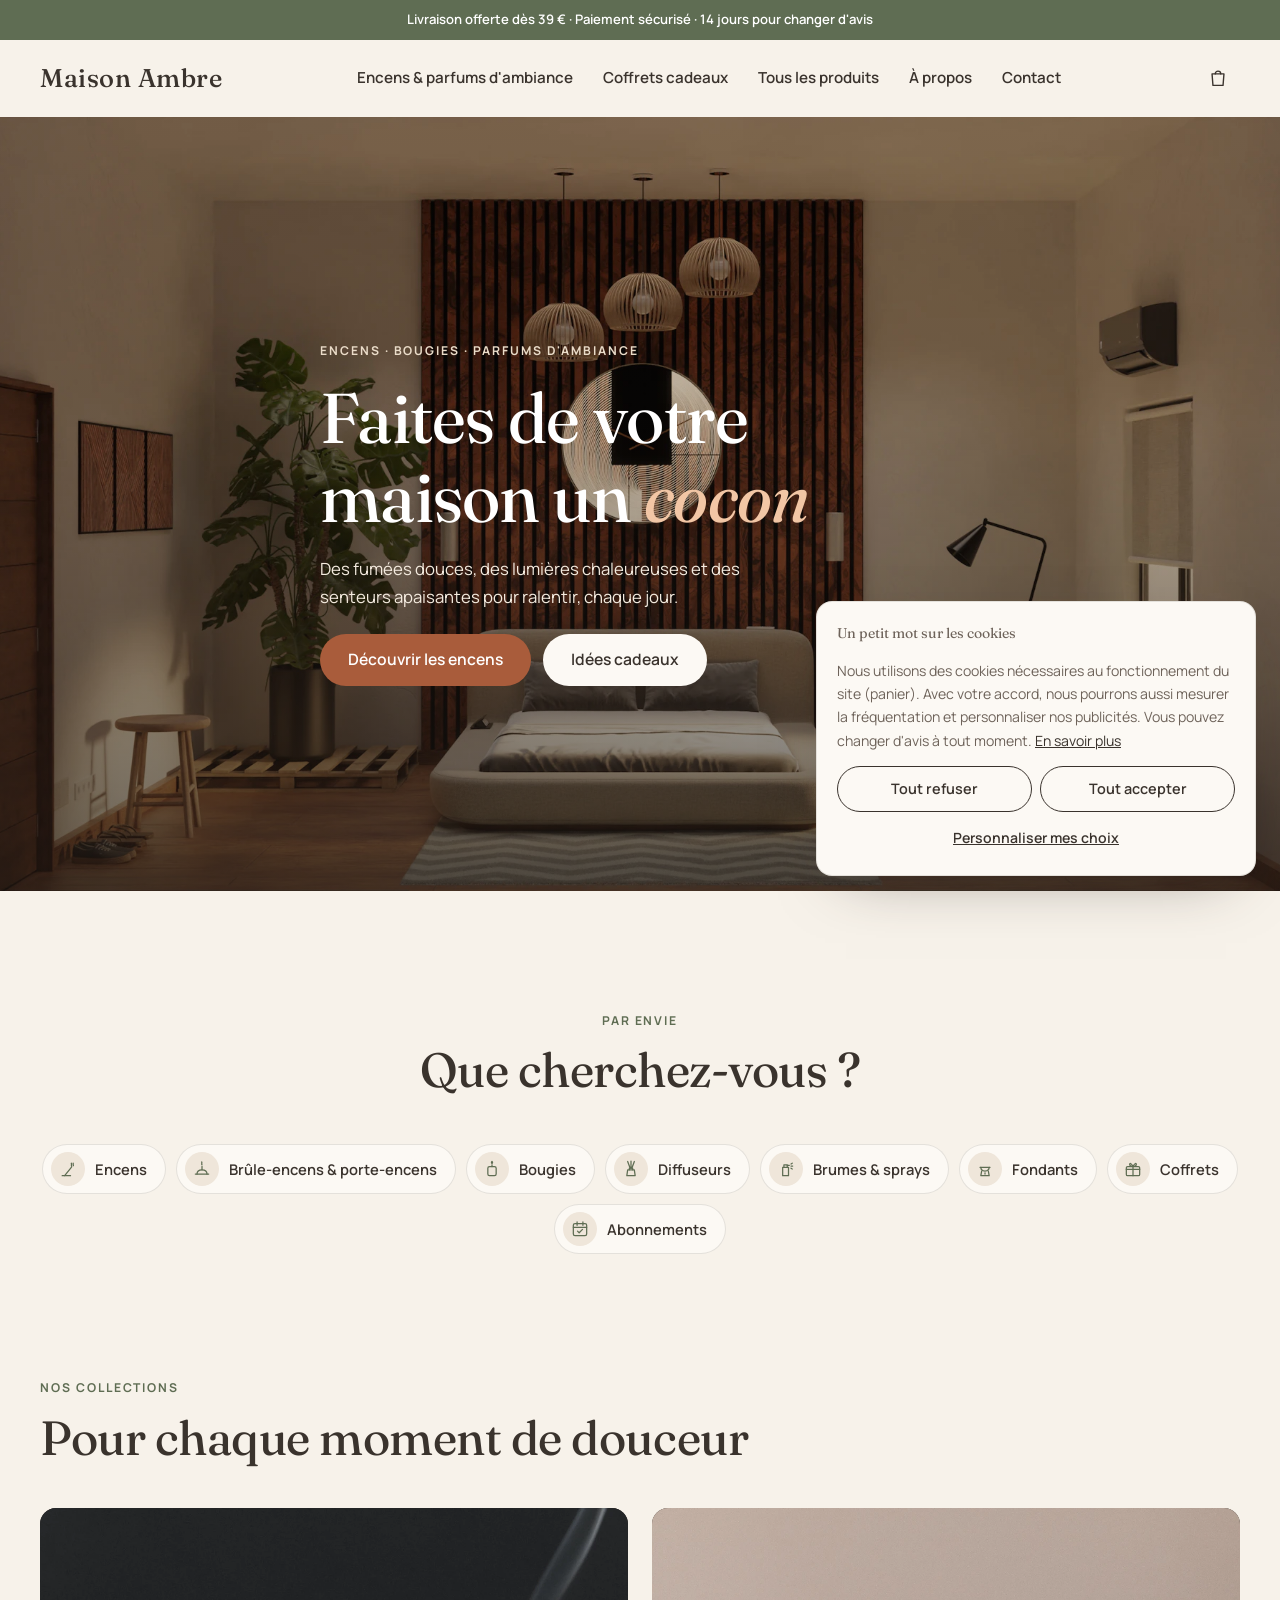
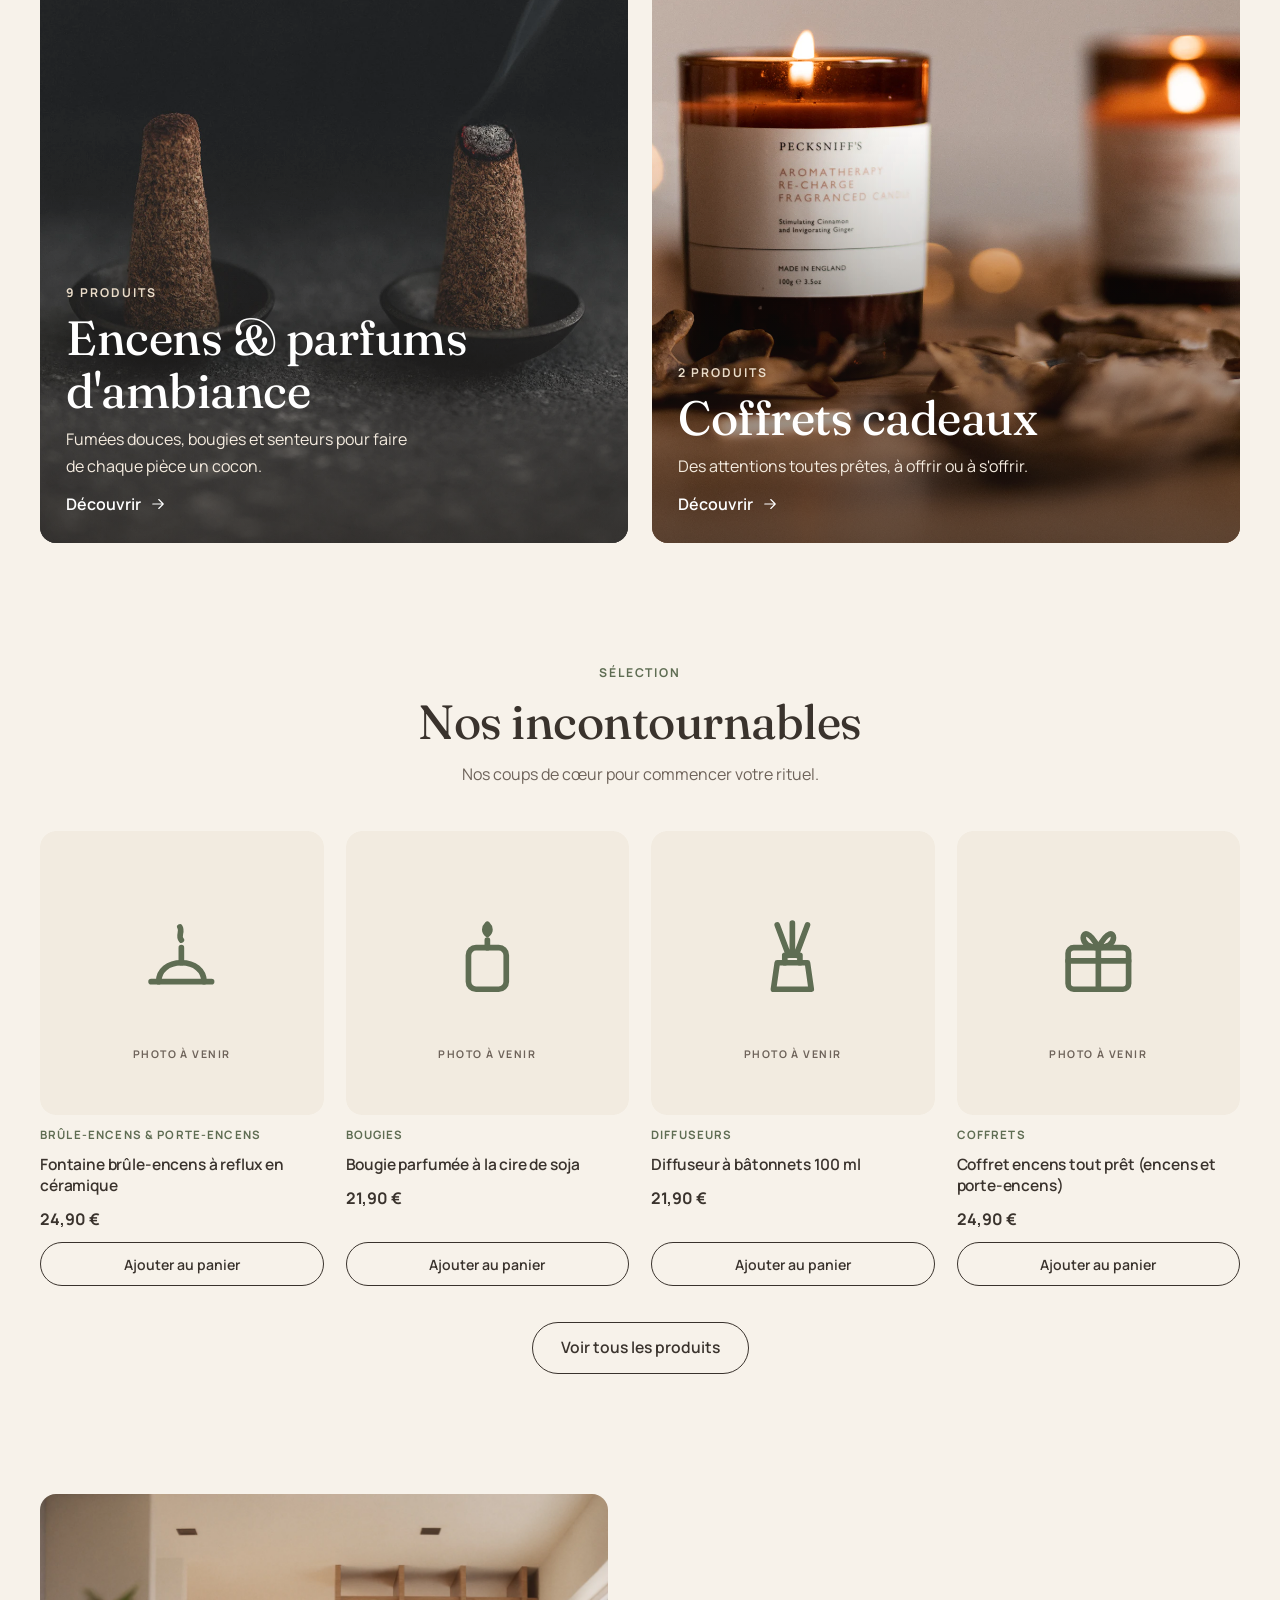
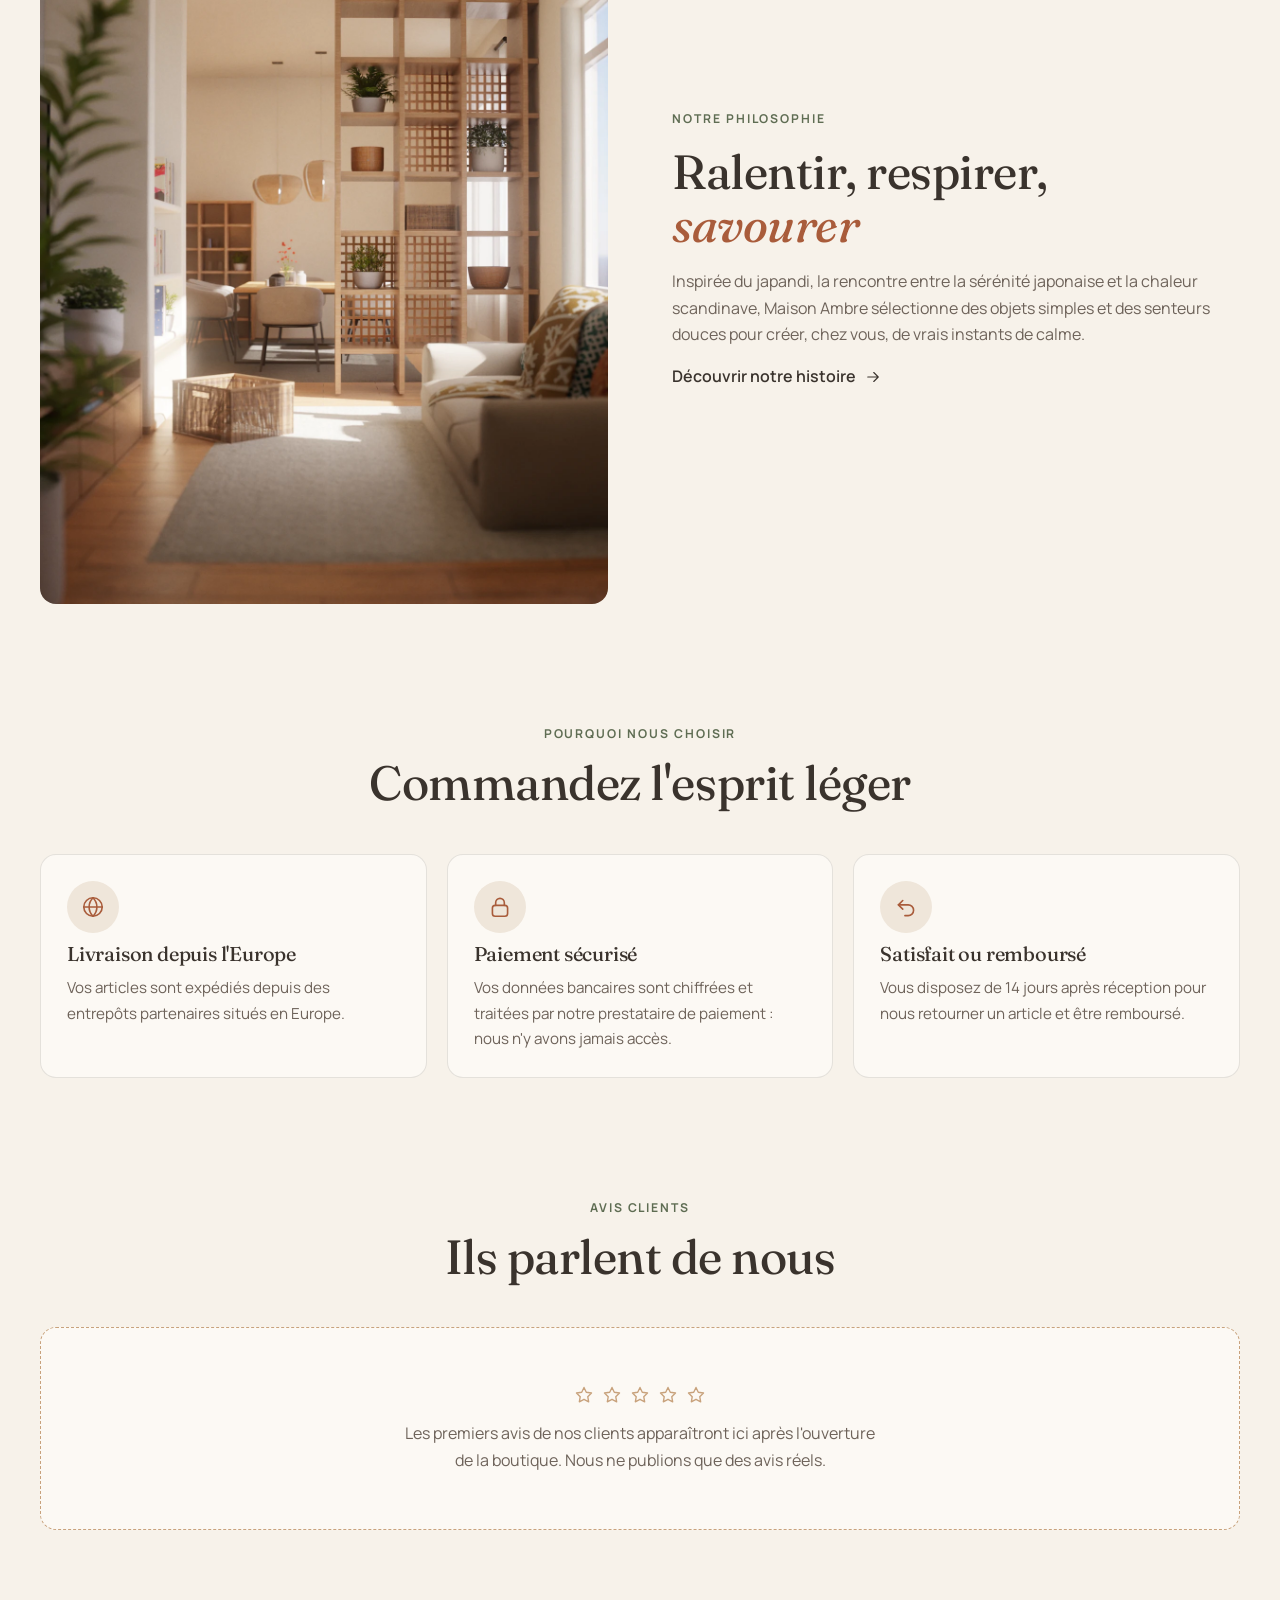
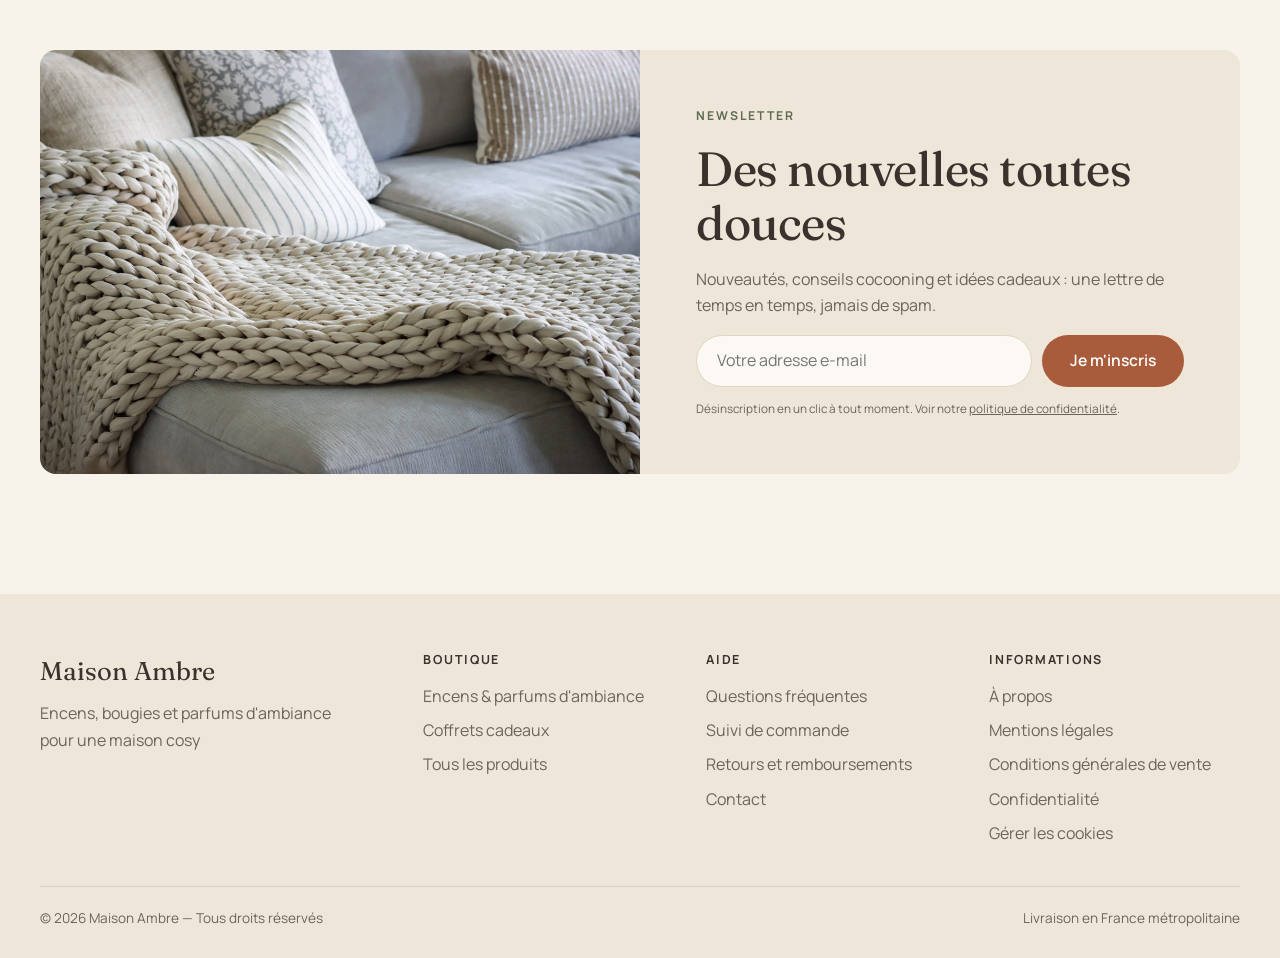
==== commit 74a139a7: "Nom de la boutique : Maison Ambre" ====
--- a/index.html
+++ b/index.html
@@ -3,11 +3,11 @@
 <head>
   <meta charset="UTF-8">
   <meta name="viewport" content="width=device-width, initial-scale=1">
-  <title>NOM_BOUTIQUE — Encens, bougies et parfums d'ambiance cosy</title>
-  <meta name="description" content="NOM_BOUTIQUE : encens, brûle-encens à reflux, bougies parfumées, diffuseurs et coffrets cadeaux pour une maison cosy et apaisante. Livraison en France.">
+  <title>Maison Ambre — Encens, bougies et parfums d'ambiance cosy</title>
+  <meta name="description" content="Maison Ambre : encens, brûle-encens à reflux, bougies parfumées, diffuseurs et coffrets cadeaux pour une maison cosy et apaisante. Livraison en France.">
   <meta name="theme-color" content="#F7F2EA">
   <meta property="og:type" content="website">
-  <meta property="og:title" content="NOM_BOUTIQUE — Encens, bougies et parfums d'ambiance">
+  <meta property="og:title" content="Maison Ambre — Encens, bougies et parfums d'ambiance">
   <meta property="og:description" content="Des fumées douces, des lumières chaleureuses et des senteurs apaisantes pour une maison cosy.">
   <meta property="og:image" content="images/ambiance/banniere-accueil.webp">
 
@@ -35,7 +35,7 @@
 
   <!-- Données structurées (référencement) : ajoutez "url" quand vous aurez votre nom de domaine -->
   <script type="application/ld+json">
-    { "@context": "https://schema.org", "@type": "Organization", "name": "NOM_BOUTIQUE",
+    { "@context": "https://schema.org", "@type": "Organization", "name": "Maison Ambre",
       "description": "Encens, bougies et parfums d'ambiance pour une maison cosy." }
   </script>
 </head>
@@ -99,7 +99,7 @@
         <div class="philosophie__texte" data-apparition>
           <p class="surtitre">Notre philosophie</p>
           <h2 class="titre-2">Ralentir, respirer, <em>savourer</em></h2>
-          <p class="texte-doux">Inspirée du japandi, la rencontre entre la sérénité japonaise et la chaleur scandinave, <span data-nom-boutique>NOM_BOUTIQUE</span> sélectionne des objets simples et des senteurs douces pour créer, chez vous, de vrais instants de calme.</p>
+          <p class="texte-doux">Inspirée du japandi, la rencontre entre la sérénité japonaise et la chaleur scandinave, <span data-nom-boutique>Maison Ambre</span> sélectionne des objets simples et des senteurs douces pour créer, chez vous, de vrais instants de calme.</p>
           <a class="lien-fleche" href="page-a-propos.html">Découvrir notre histoire
             <svg class="icone" aria-hidden="true" fill="none" stroke="currentColor" stroke-width="1.5" stroke-linecap="round" stroke-linejoin="round"><use href="#i-fleche"/></svg>
           </a>
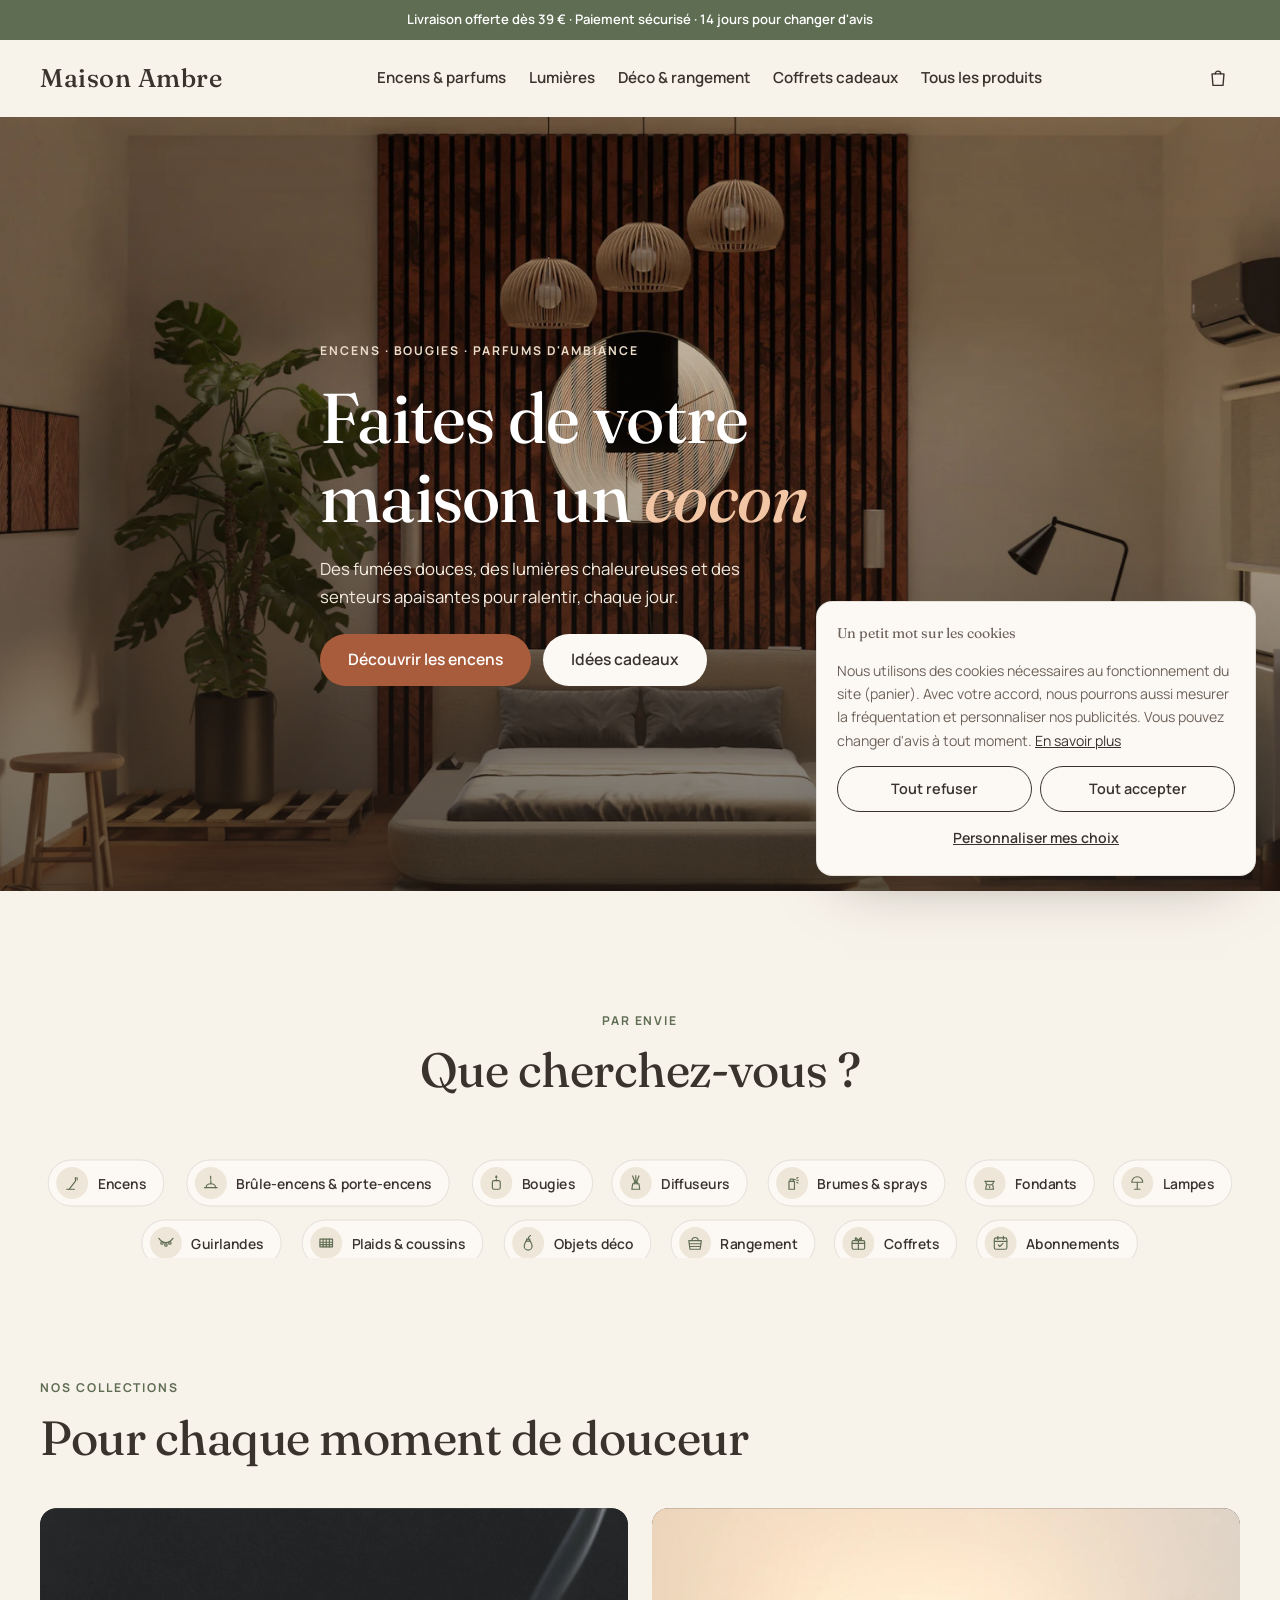
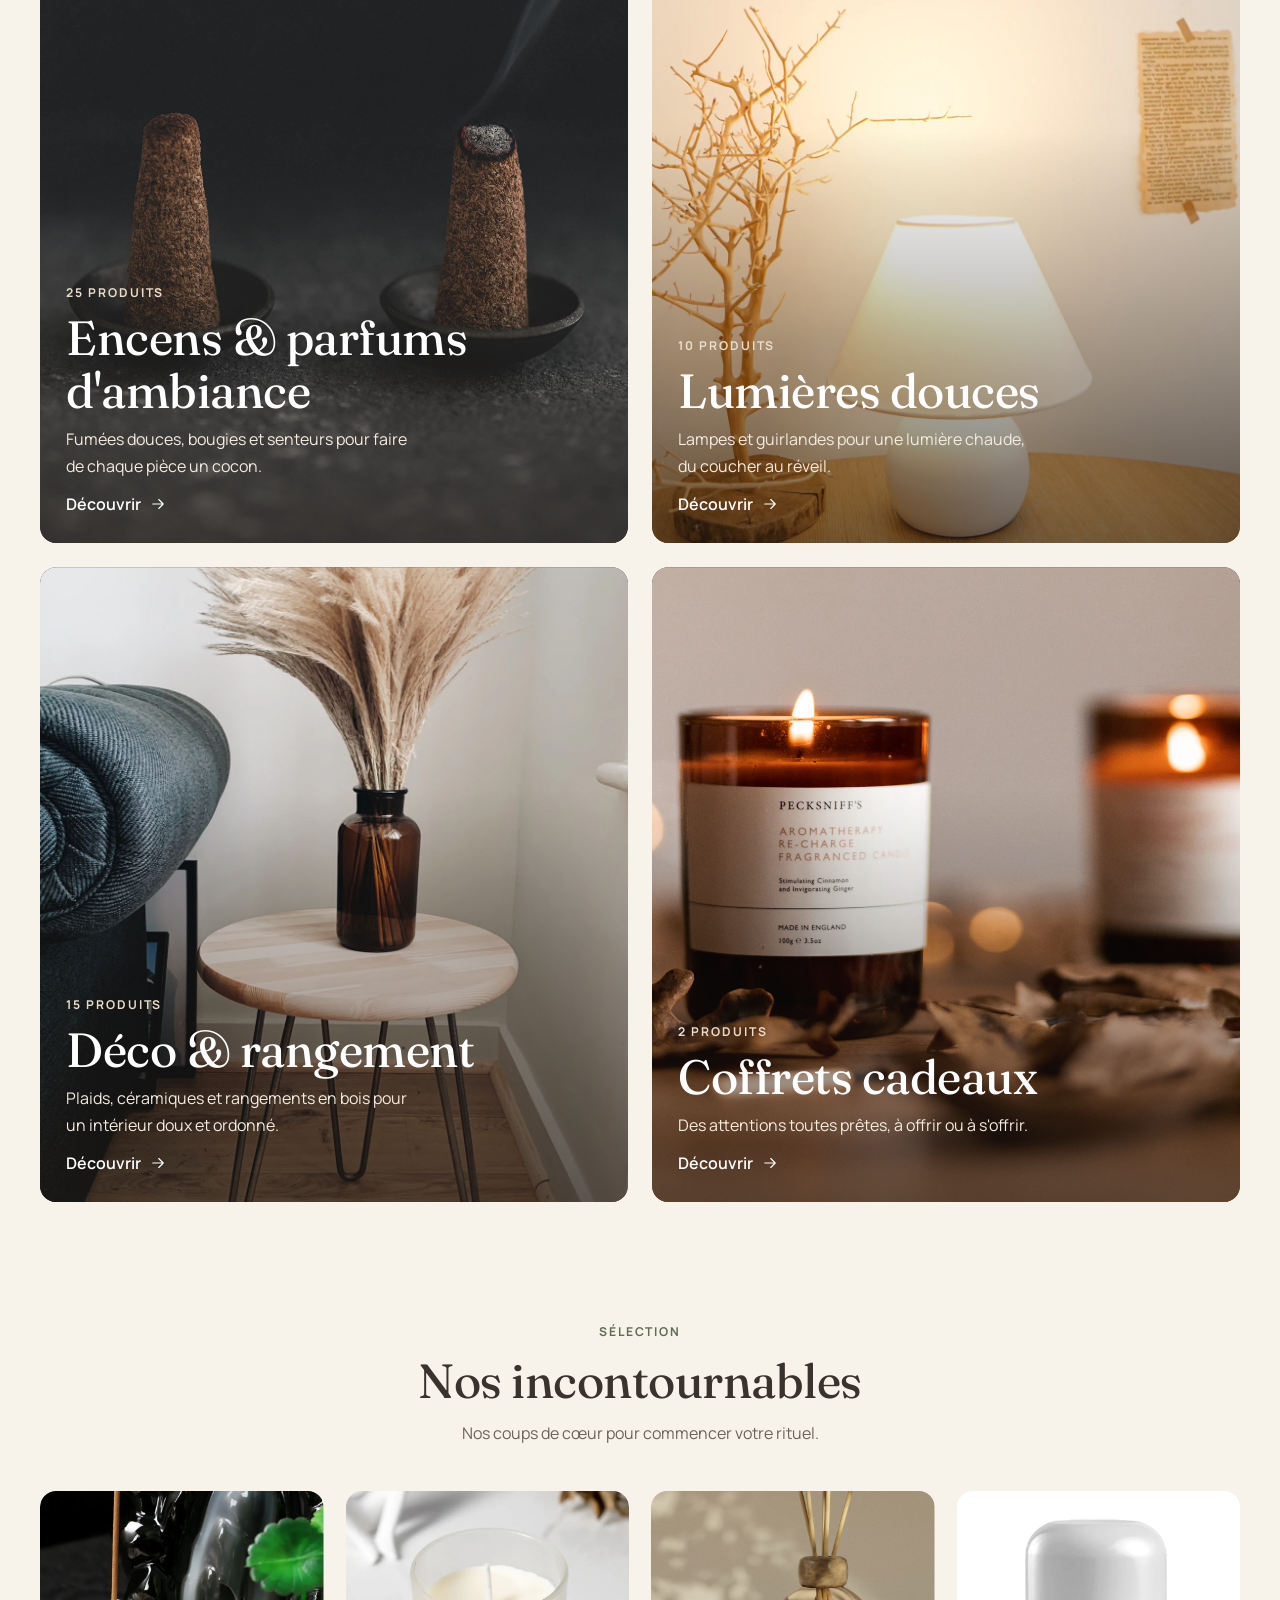
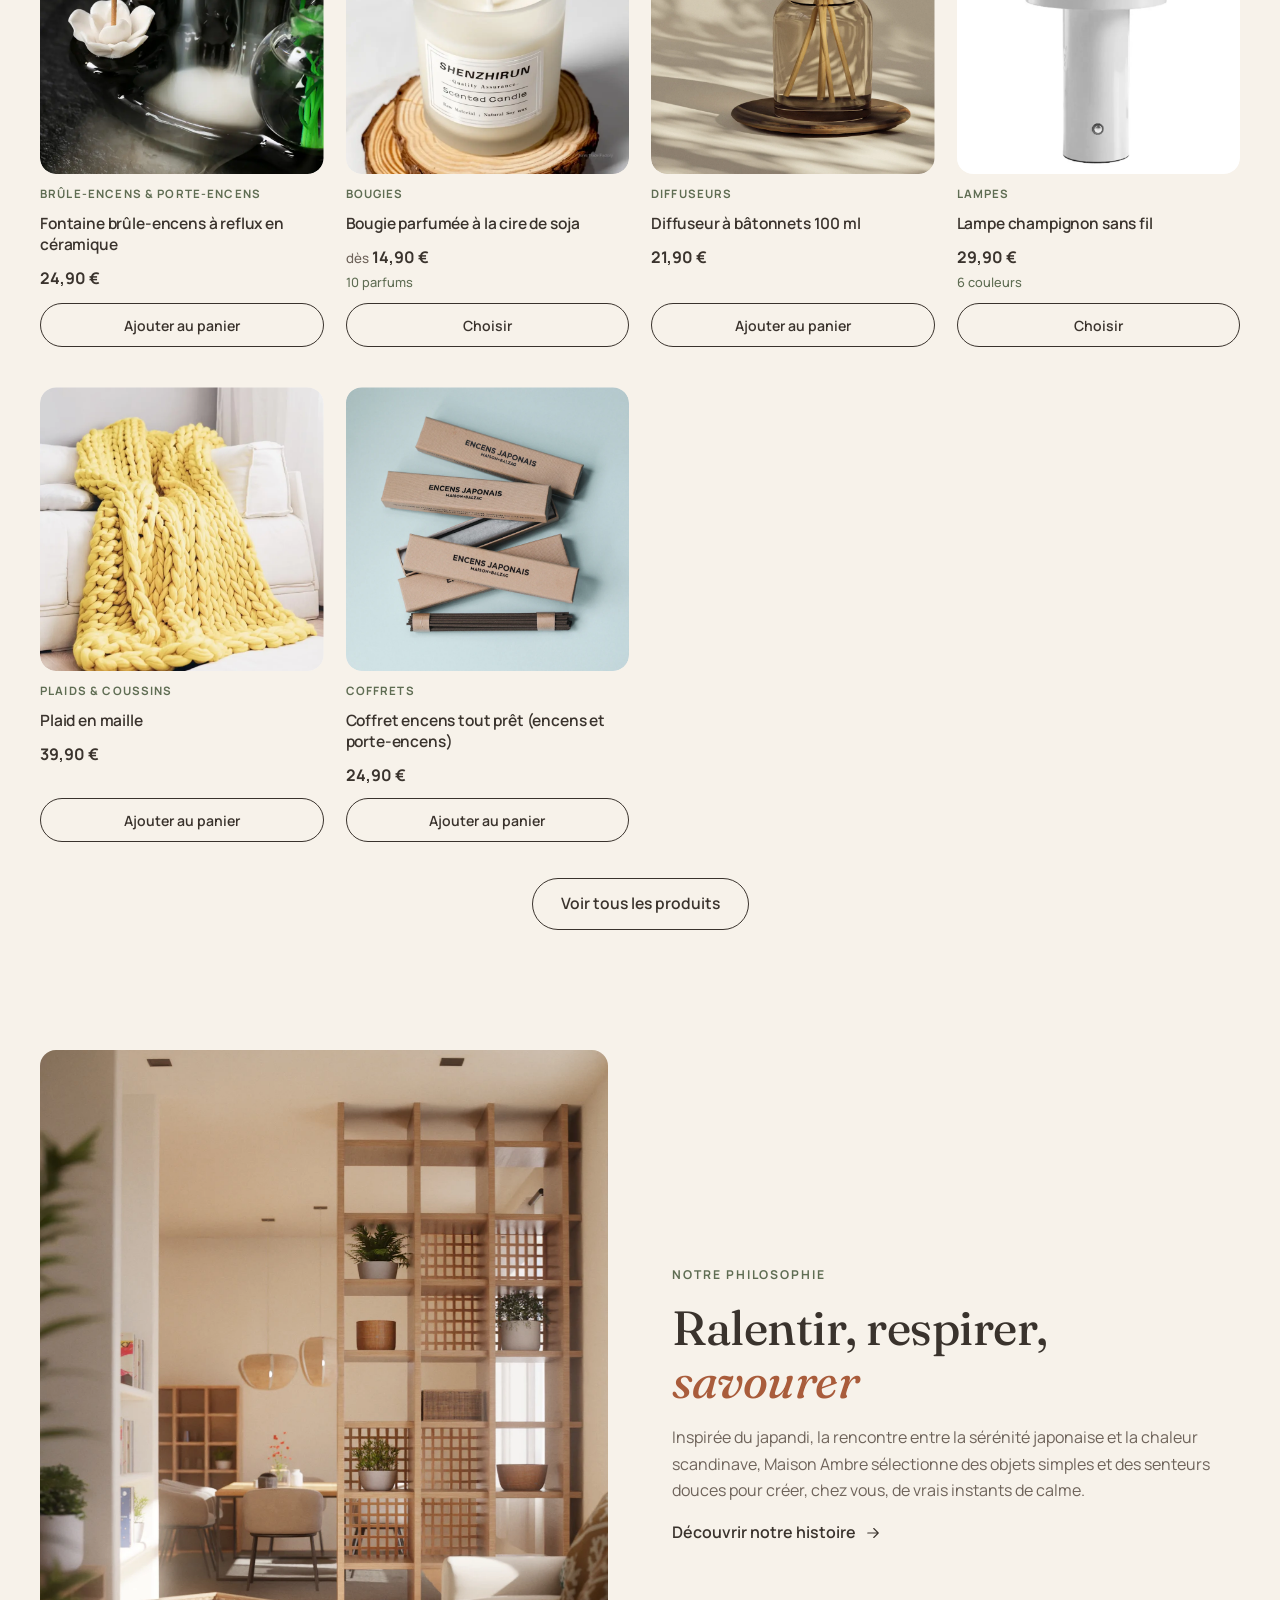
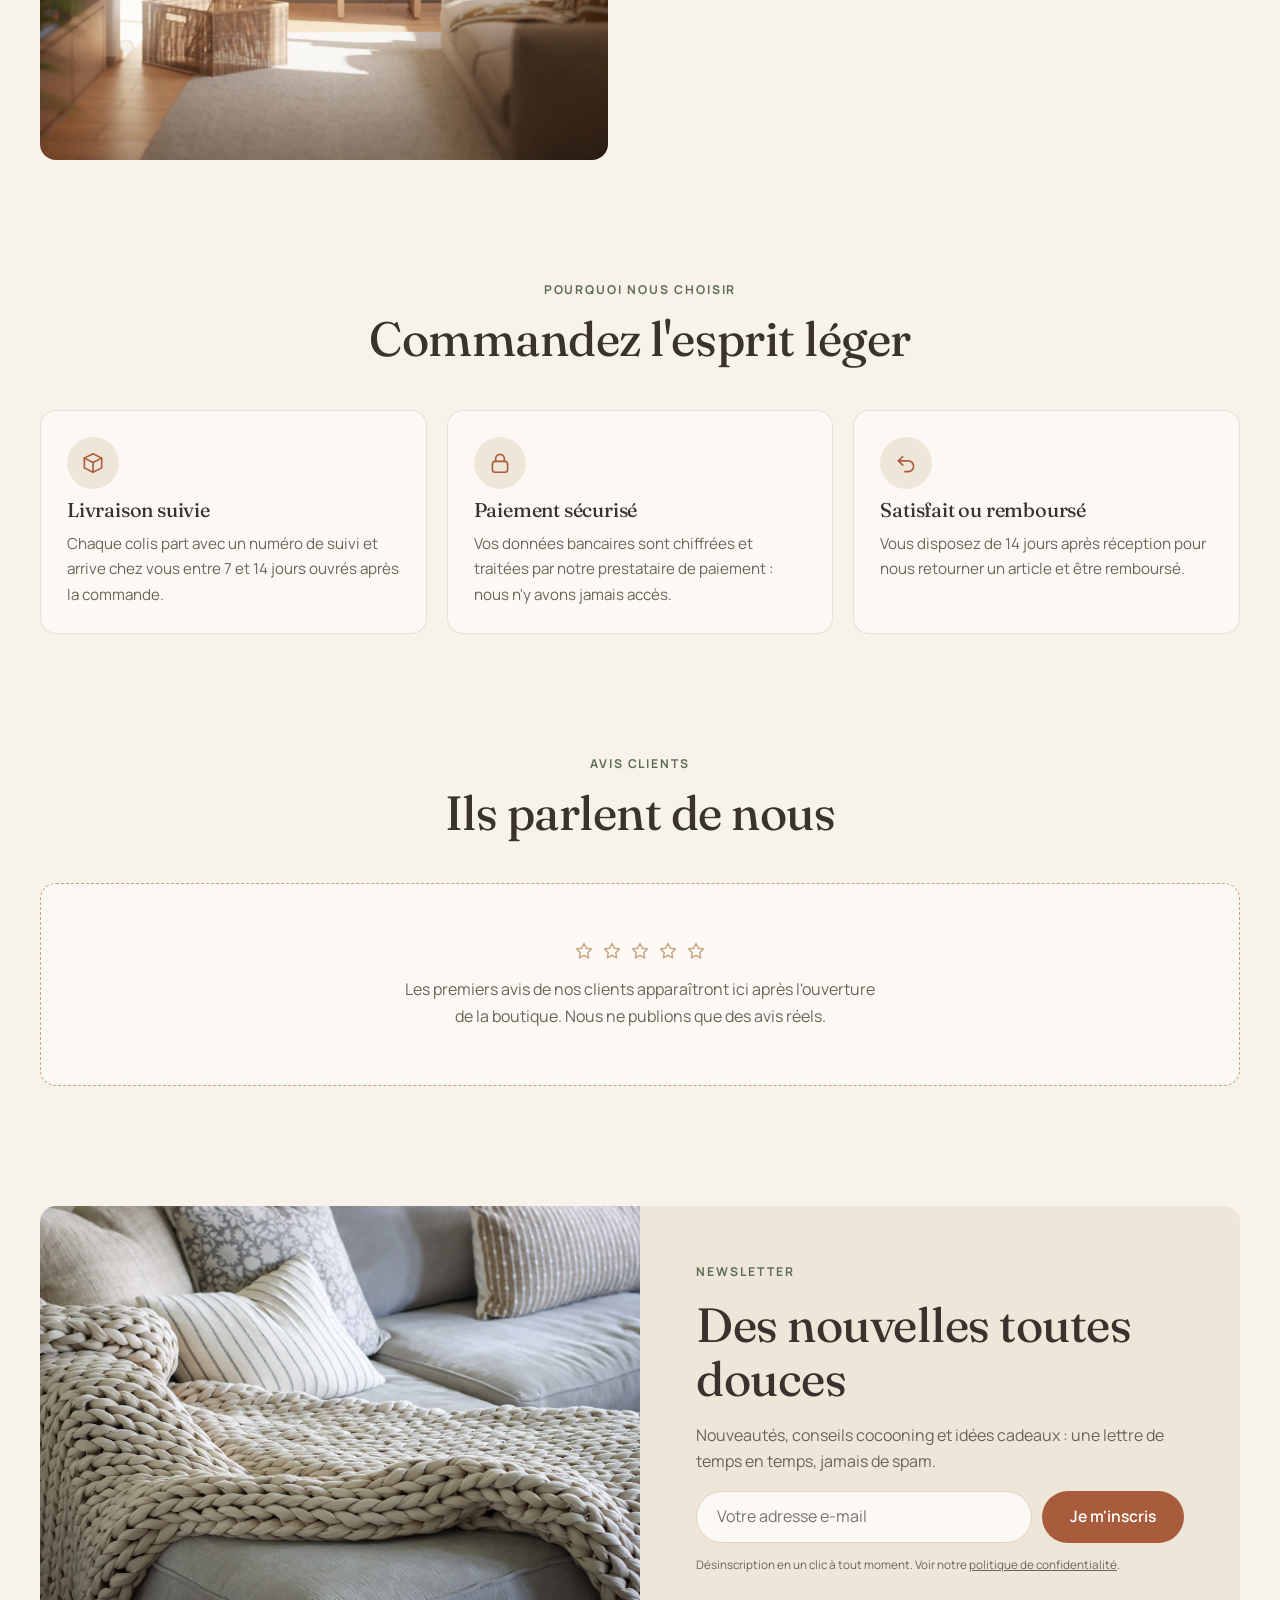
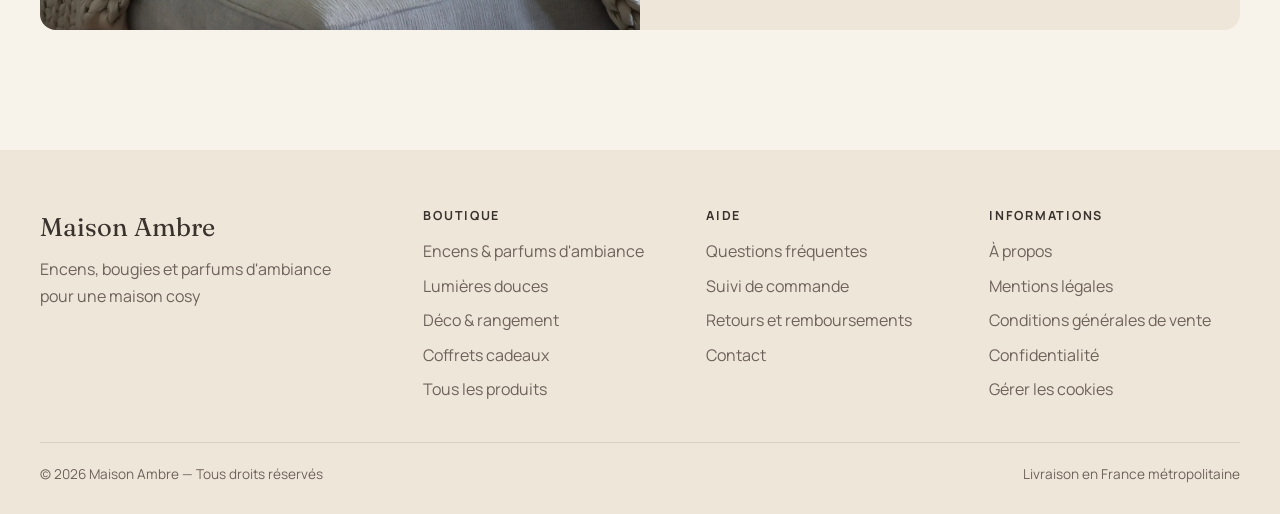
==== commit d639261b: "Mention de livraison corrigee (plus d'expedition depuis l'Europe)" ====
--- a/index.html
+++ b/index.html
@@ -115,9 +115,9 @@
       </div>
       <div class="engagements">
         <article class="engagement" data-apparition>
-          <span class="engagement__icone"><svg class="icone" aria-hidden="true" fill="none" stroke="currentColor" stroke-width="1.5" stroke-linecap="round" stroke-linejoin="round"><use href="#i-europe"/></svg></span>
-          <h3>Livraison depuis l'Europe</h3>
-          <p>Vos articles sont expédiés depuis des entrepôts partenaires situés en Europe.</p>
+          <span class="engagement__icone"><svg class="icone" aria-hidden="true" fill="none" stroke="currentColor" stroke-width="1.5" stroke-linecap="round" stroke-linejoin="round"><use href="#i-colis"/></svg></span>
+          <h3>Livraison suivie</h3>
+          <p>Chaque colis part avec un numéro de suivi et arrive chez vous entre <span data-delai-livraison>7 et 14</span> jours ouvrés après la commande.</p>
         </article>
         <article class="engagement" data-apparition>
           <span class="engagement__icone"><svg class="icone" aria-hidden="true" fill="none" stroke="currentColor" stroke-width="1.5" stroke-linecap="round" stroke-linejoin="round"><use href="#i-cadenas"/></svg></span>
--- a/styles-base.css
+++ b/styles-base.css
@@ -180,9 +180,10 @@
   .entete__interieur { grid-template-columns: auto 1fr auto; height: 76px; gap: 32px; }
   .logo { justify-self: start; font-size: 1.6rem; }
   .bouton-burger { display: none; }
-  .navigation { display: flex; justify-content: center; gap: 30px; }
+  .navigation { display: flex; justify-content: center; gap: clamp(16px, 1.8vw, 30px); }
+  .navigation__secondaire { display: none; } /* place limitée : À propos et Contact restent dans le pied de page */
   .navigation a {
-    position: relative; padding: 6px 0;
+    position: relative; padding: 6px 0; white-space: nowrap;
     font-size: 0.95rem; font-weight: 600; text-decoration: none;
   }
   .navigation a::after {
@@ -194,6 +195,7 @@
   .navigation a:hover::after,
   .navigation a[aria-current="page"]::after { transform: scaleX(1); transform-origin: left; }
 }
+@media (min-width: 1360px) { .navigation__secondaire { display: inline; } }
 
 /* ---------- Pied de page ---------- */
 .pied { margin-top: var(--espace-section); padding: 56px 0 28px; background: var(--beige); }
@@ -282,6 +284,40 @@
 }
 .avec-js [data-apparition].est-visible { opacity: 1; transform: none; }
 
+/* ---------- Animations au scroll (cartes, photos, barre de progression) ---------- */
+/* Cartes produit : la photo se dévoile de bas en haut, puis se dézoome doucement */
+.avec-js .carte-produit[data-apparition] .carte-produit__visuel {
+  clip-path: inset(22% 0 0 0 round var(--rayon));
+  transition: clip-path 1.1s var(--courbe) var(--delai, 0s);
+}
+.avec-js .carte-produit[data-apparition] .carte-produit__visuel img { scale: 1.18; transition: scale 1.4s var(--courbe) var(--delai, 0s), transform 0.9s var(--courbe); }
+.avec-js .carte-produit[data-apparition].est-visible .carte-produit__visuel { clip-path: inset(0 0 0 0 round var(--rayon)); }
+.avec-js .carte-produit[data-apparition].est-visible .carte-produit__visuel img { scale: 1; }
+.carte-produit { transition: translate 0.5s var(--courbe); }
+.carte-produit:hover { translate: 0 -4px; }
+
+/* Cartes collection : même effet de rideau, plus ample */
+.avec-js .carte-collection[data-apparition] { clip-path: inset(12% 4% 0 4% round var(--rayon)); transition: opacity 0.8s var(--courbe) var(--delai, 0s), transform 0.9s var(--courbe) var(--delai, 0s), clip-path 1.2s var(--courbe) var(--delai, 0s); }
+.avec-js .carte-collection[data-apparition].est-visible { clip-path: inset(0 0 0 0 round var(--rayon)); }
+
+/* Accès rapides : les pastilles arrivent l'une après l'autre */
+.avec-js .envie[data-apparition] { transform: translateY(14px) scale(0.94); }
+.avec-js .envie[data-apparition].est-visible:hover { transform: translateY(-2px); }
+
+/* Photos en parallaxe (bannières, grandes photos) : décalage réglé par script-commun.js */
+[data-parallaxe] { translate: 0 var(--parallaxe, 0px); will-change: translate; }
+/* La photo dépasse un peu de son cadre pour ne jamais laisser de bord vide en bougeant */
+.banniere__image[data-parallaxe], .bandeau-collection img[data-parallaxe] { top: -10%; height: 120%; }
+.philosophie__image img[data-parallaxe], .photo-page img[data-parallaxe] { height: 120%; margin-top: -10%; }
+
+/* Barre de progression de lecture, en haut de l'écran */
+.progression-scroll {
+  position: fixed; top: 0; left: 0; right: 0; z-index: 70; height: 3px;
+  background: var(--terracotta);
+  transform: scaleX(var(--progression, 0)); transform-origin: left;
+  pointer-events: none;
+}
+
 @keyframes rebond { 0% { transform: scale(1); } 45% { transform: scale(1.45); } 100% { transform: scale(1); } }
 
 @media (prefers-reduced-motion: reduce) {
--- a/styles-boutique.css
+++ b/styles-boutique.css
@@ -17,12 +17,15 @@
 .carte-produit__visuel img { width: 100%; height: 100%; object-fit: cover; transition: transform 0.9s var(--courbe); }
 .carte-produit:hover .carte-produit__visuel img,
 .carte-produit:hover .emplacement-photo svg { transform: scale(1.07); }
+.carte-produit__visuel .carte-produit__survol { position: absolute; inset: 0; opacity: 0; transition: opacity 0.6s var(--courbe), transform 0.9s var(--courbe); }
+@media (hover: hover) { .carte-produit:hover .carte-produit__survol { opacity: 1; } }
 .carte-produit__categorie { font-size: 0.72rem; font-weight: 700; letter-spacing: 0.1em; text-transform: uppercase; color: var(--sauge-fonce); }
 .carte-produit__nom { font-family: var(--police-texte); font-size: 0.97rem; font-weight: 600; line-height: 1.35; }
 .carte-produit__nom a { text-decoration: none; }
 .carte-produit__nom a::after { content: ""; position: absolute; inset: 0; z-index: 1; } /* toute la carte est cliquable */
 .carte-produit__prix { font-weight: 700; }
 .carte-produit__prix small { font-weight: 500; color: var(--gris); }
+.carte-produit__options { display: block; margin-top: 2px; font-size: 0.8rem; font-weight: 500; color: var(--sauge-fonce); }
 .carte-produit__ajouter { position: relative; z-index: 2; min-height: 44px; margin-top: auto; padding: 0 14px; font-size: 0.88rem; }
 
 /* Emplacement photo produit : carré à fond clair, en attendant les photos des fournisseurs */
@@ -83,7 +86,7 @@
   background: var(--lin); font-size: 0.9rem;
 }
 .collection-vide { padding: 48px 0; text-align: center; color: var(--gris); }
-.grille-produits .carte-produit { animation: carte-entree 0.6s var(--courbe) both; animation-delay: calc(var(--i, 0) * 50ms); }
+/* Les cartes produit apparaissent au scroll : voir « Animations au scroll » dans styles-base.css */
 
 /* ---------- Page produit ---------- */
 .fiche { display: grid; gap: 28px; }
@@ -93,7 +96,27 @@
 }
 .galerie { display: grid; gap: 10px; }
 .galerie__principale { position: relative; overflow: hidden; aspect-ratio: 1 / 1; border-radius: var(--rayon); background: var(--lin); }
-.galerie__principale img { width: 100%; height: 100%; object-fit: cover; animation: apparition-image 0.6s var(--courbe); }
+.galerie__principale img { width: 100%; height: 100%; object-fit: cover; }
+/* Diaporama : les photos sont superposées et passent de l'une à l'autre en fondu */
+.galerie__calque { position: absolute; inset: 0; opacity: 0; transition: opacity 0.9s var(--courbe); }
+.galerie__calque img { transform: scale(1.04); transition: transform 6s ease-out; }
+.galerie__calque.est-active { opacity: 1; z-index: 1; }
+.galerie__calque.est-active img { transform: scale(1); }
+.galerie__fleche {
+  position: absolute; top: 50%; right: 12px; z-index: 2;
+  display: grid; place-items: center; width: 42px; height: 42px; border-radius: 50%;
+  background: rgba(252, 249, 244, 0.88); color: var(--encre);
+  translate: 0 -50%; opacity: 0; transition: opacity 0.3s, background-color 0.3s;
+}
+.galerie__fleche--prec { right: auto; left: 12px; }
+.galerie__fleche--prec svg { rotate: 180deg; }
+.galerie__principale:hover .galerie__fleche, .galerie__fleche:focus-visible { opacity: 1; }
+.galerie__fleche:hover { background: #fff; }
+@media (hover: none) { .galerie__fleche { opacity: 1; width: 36px; height: 36px; } }
+/* Petite barre de temps sous la vignette active : le client voit quand la photo va changer */
+.galerie__minuteur { position: absolute; left: 0; right: 0; bottom: 0; z-index: 1; height: 3px; background: var(--terracotta); transform: scaleX(0); transform-origin: left; }
+.galerie.est-en-lecture .galerie__vignette[aria-current="true"] .galerie__minuteur { animation: minuteur-photo var(--duree-photo, 5s) linear forwards; }
+@keyframes minuteur-photo { to { transform: scaleX(1); } }
 .galerie__vignettes { display: grid; grid-template-columns: repeat(4, 1fr); gap: 10px; }
 .galerie__vignette {
   position: relative; overflow: hidden;
@@ -120,6 +143,21 @@
   padding: 14px 16px; border-radius: var(--rayon-petit);
   background: var(--beige); font-size: 0.92rem;
 }
+/* Variantes : parfum, couleur, taille… */
+.options-produit { display: grid; gap: 16px; }
+.option-produit { display: grid; gap: 10px; border: 0; padding: 0; margin: 0; min-width: 0; }
+.option-produit legend { padding: 0; margin-bottom: 10px; font-size: 0.92rem; color: var(--gris); }
+.option-produit legend strong { color: var(--encre); font-weight: 700; }
+.option-produit__valeurs { display: flex; flex-wrap: wrap; gap: 8px; }
+.option-produit__valeurs .puce { display: inline-flex; align-items: center; gap: 8px; min-height: 42px; white-space: normal; text-align: left; line-height: 1.2; }
+.option-produit__valeurs .puce--photo { padding: 4px 14px 4px 4px; }
+.option-produit__valeurs .puce img { width: 34px; height: 34px; border-radius: 50%; object-fit: cover; flex-shrink: 0; }
+.option-produit__valeurs .puce[aria-pressed="true"] { box-shadow: 0 0 0 2px var(--creme), 0 0 0 3px var(--encre); }
+/* Photo de la variante choisie, par-dessus le diaporama */
+.galerie__variante { position: absolute; inset: 0; z-index: 2; opacity: 0; pointer-events: none; transition: opacity 0.5s var(--courbe); background: var(--lin); }
+.galerie__variante.est-active { opacity: 1; }
+.galerie__variante.est-active ~ .galerie__fleche { z-index: 3; }
+
 .achat { display: flex; gap: 10px; }
 .achat .bouton { flex: 1; }
 .quantite {
--- a/styles-panier-cookies.css
+++ b/styles-panier-cookies.css
@@ -40,6 +40,7 @@
 .ligne-panier__infos { display: grid; gap: 6px; min-width: 0; }
 .ligne-panier__nom { font-size: 0.92rem; font-weight: 600; line-height: 1.35; text-decoration: none; }
 .ligne-panier__prix { font-size: 0.88rem; color: var(--gris); }
+.ligne-panier__variante { font-size: 0.8rem; line-height: 1.35; color: var(--sauge-fonce); }
 .ligne-panier .quantite { width: max-content; }
 .ligne-panier .quantite button { width: 34px; height: 36px; font-size: 1rem; }
 .ligne-panier__retirer { align-self: start; font-size: 0.8rem; color: var(--gris); text-decoration: underline; }
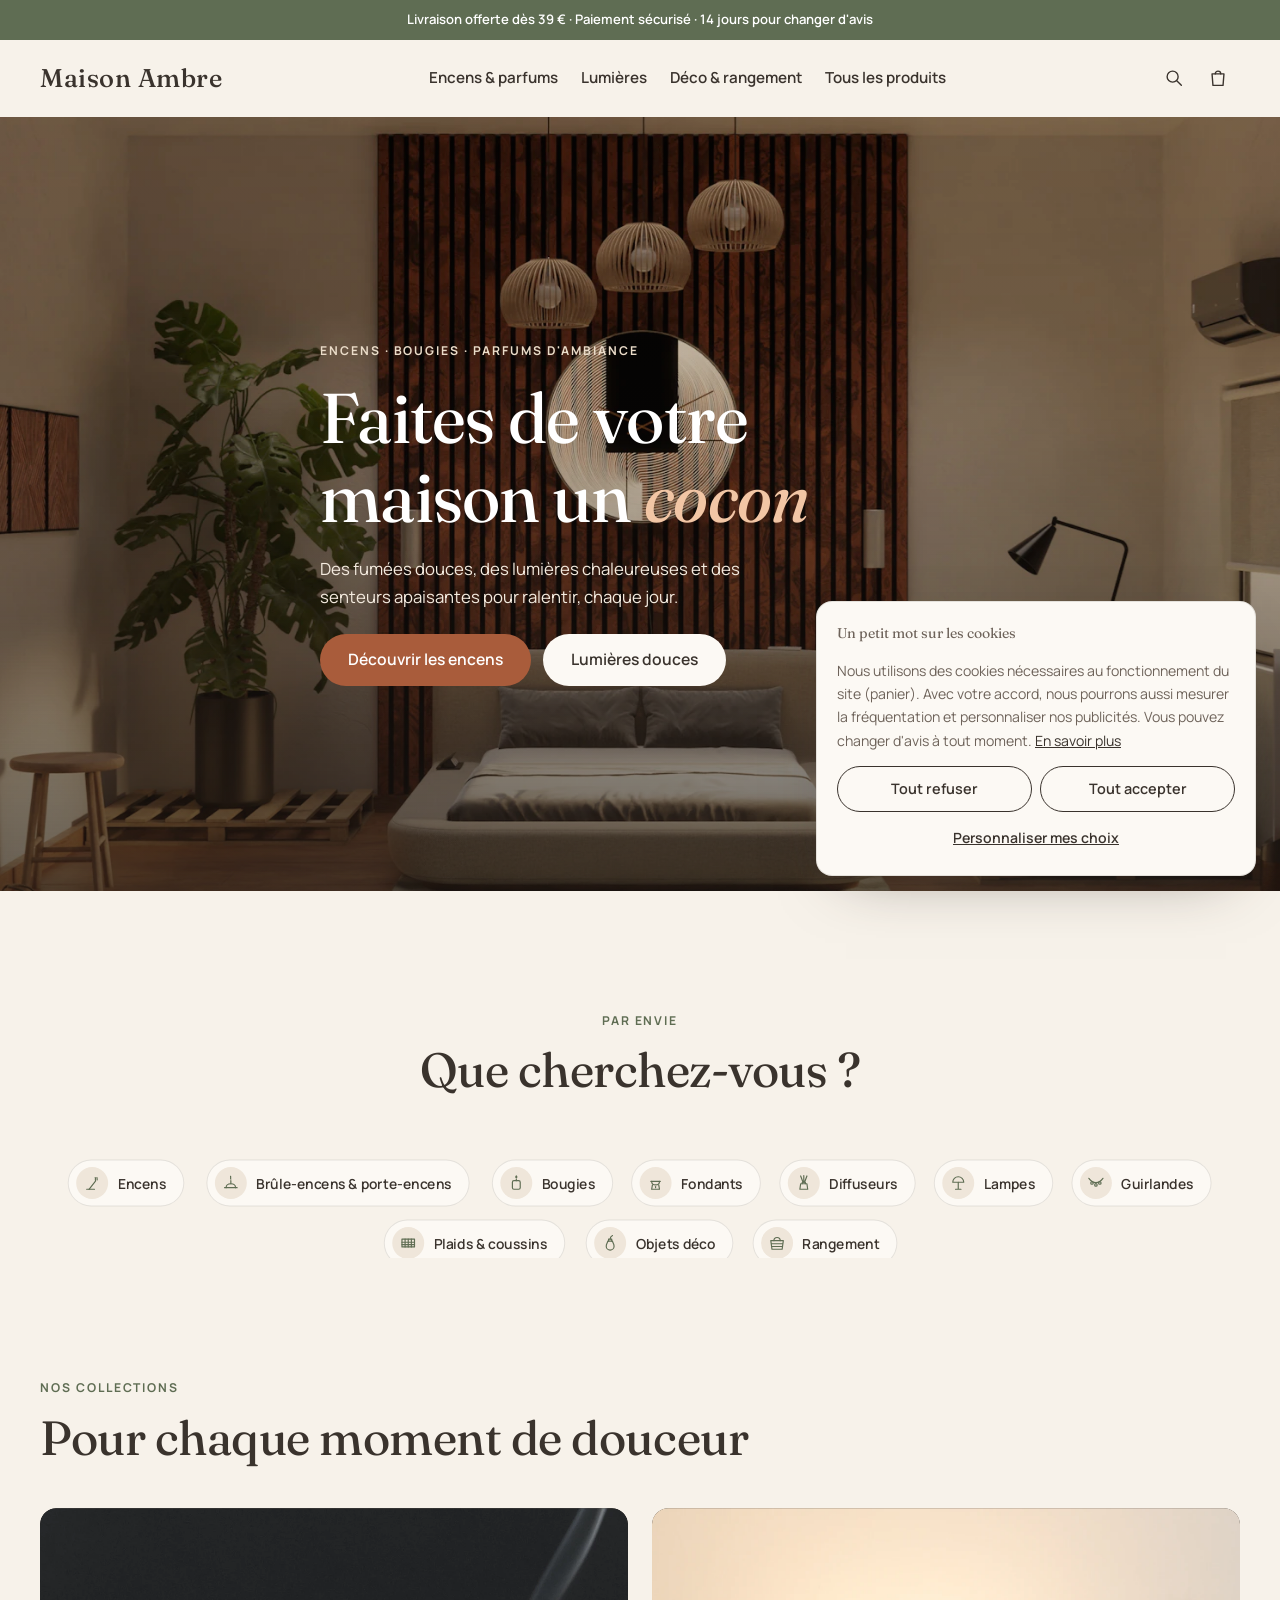
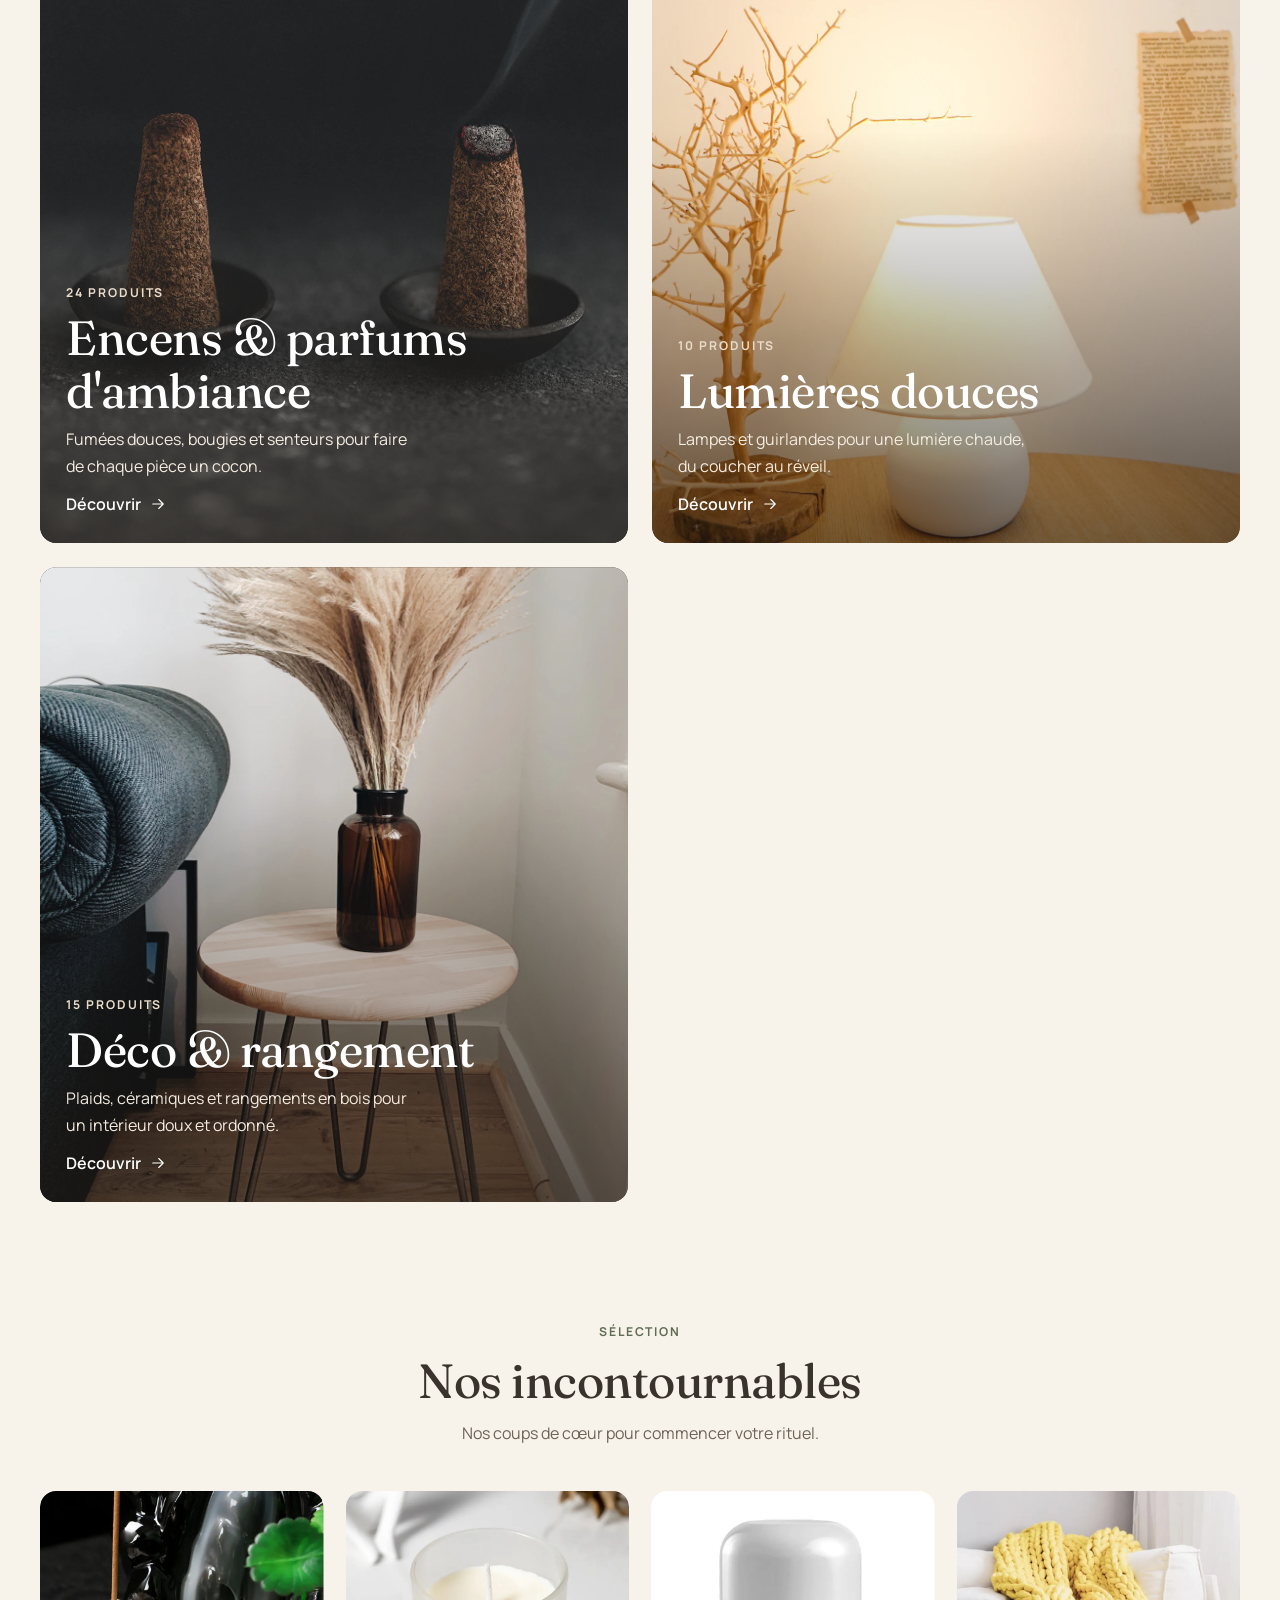
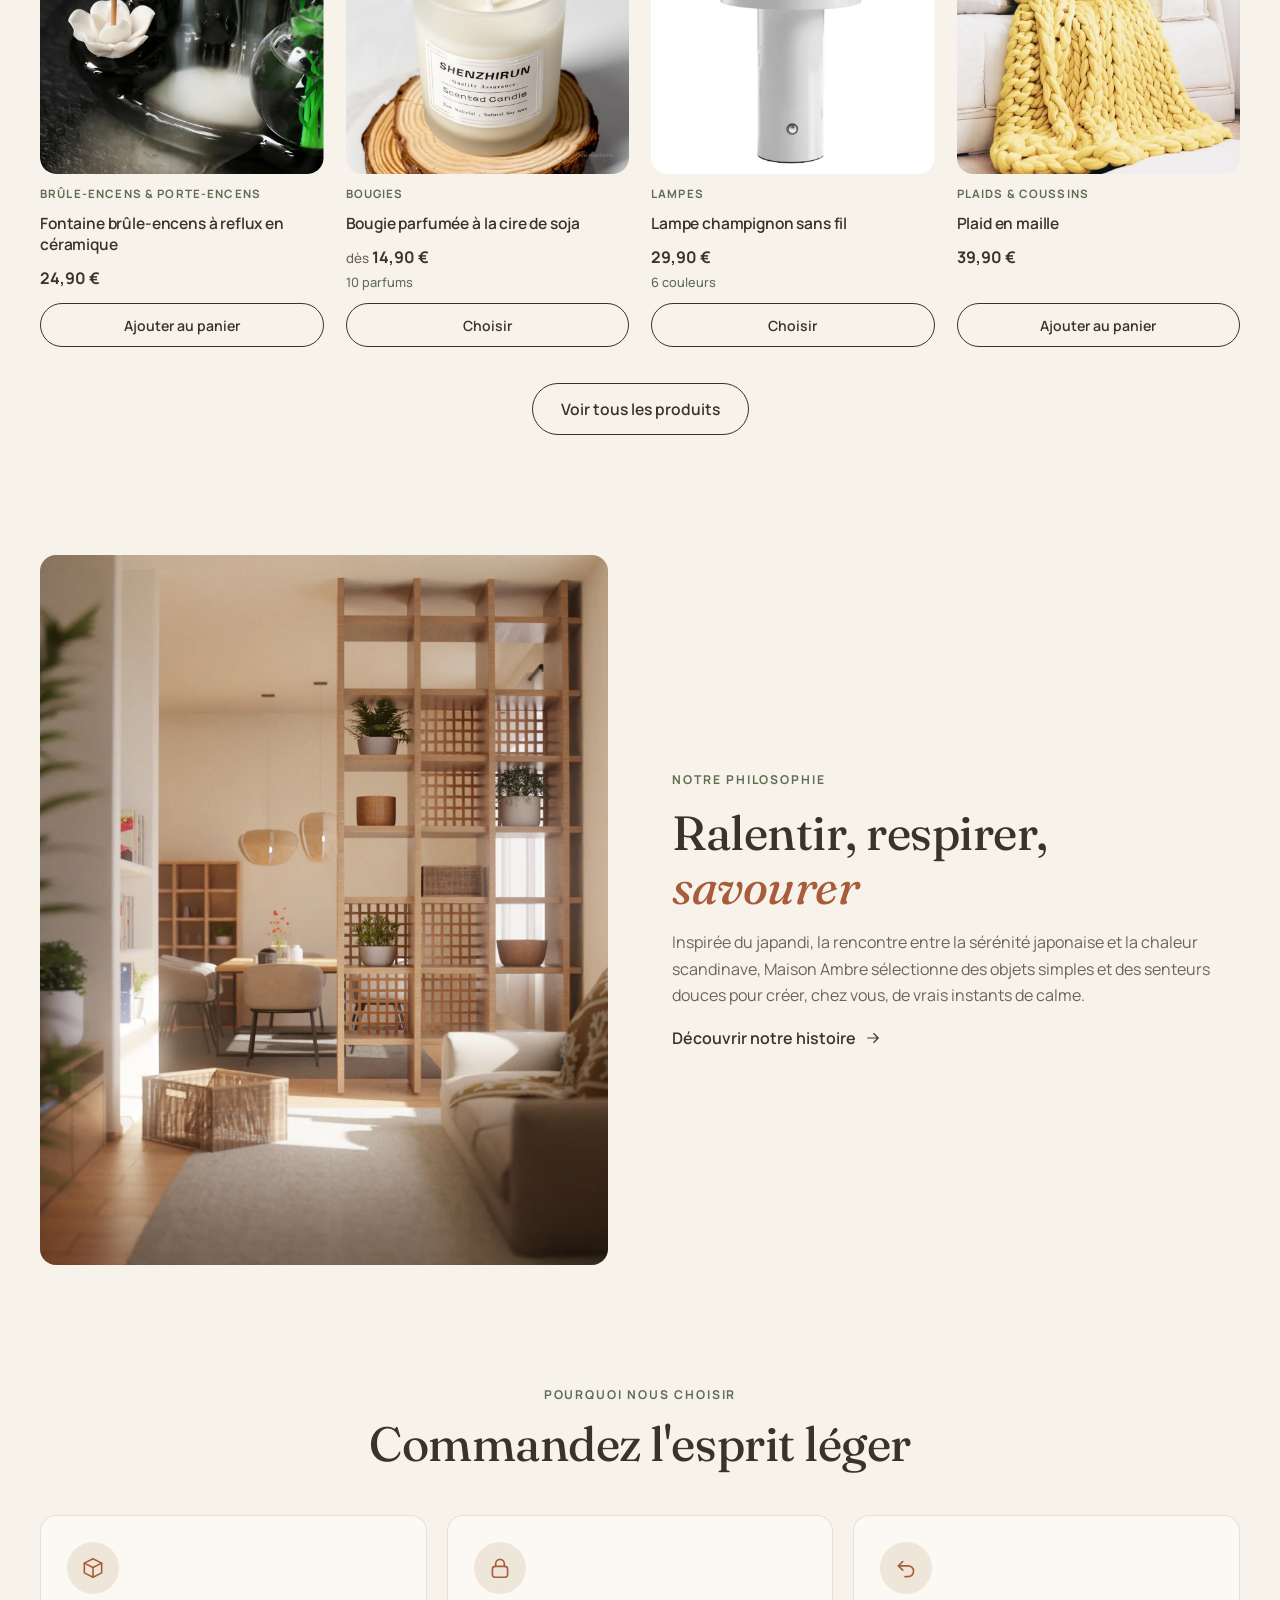
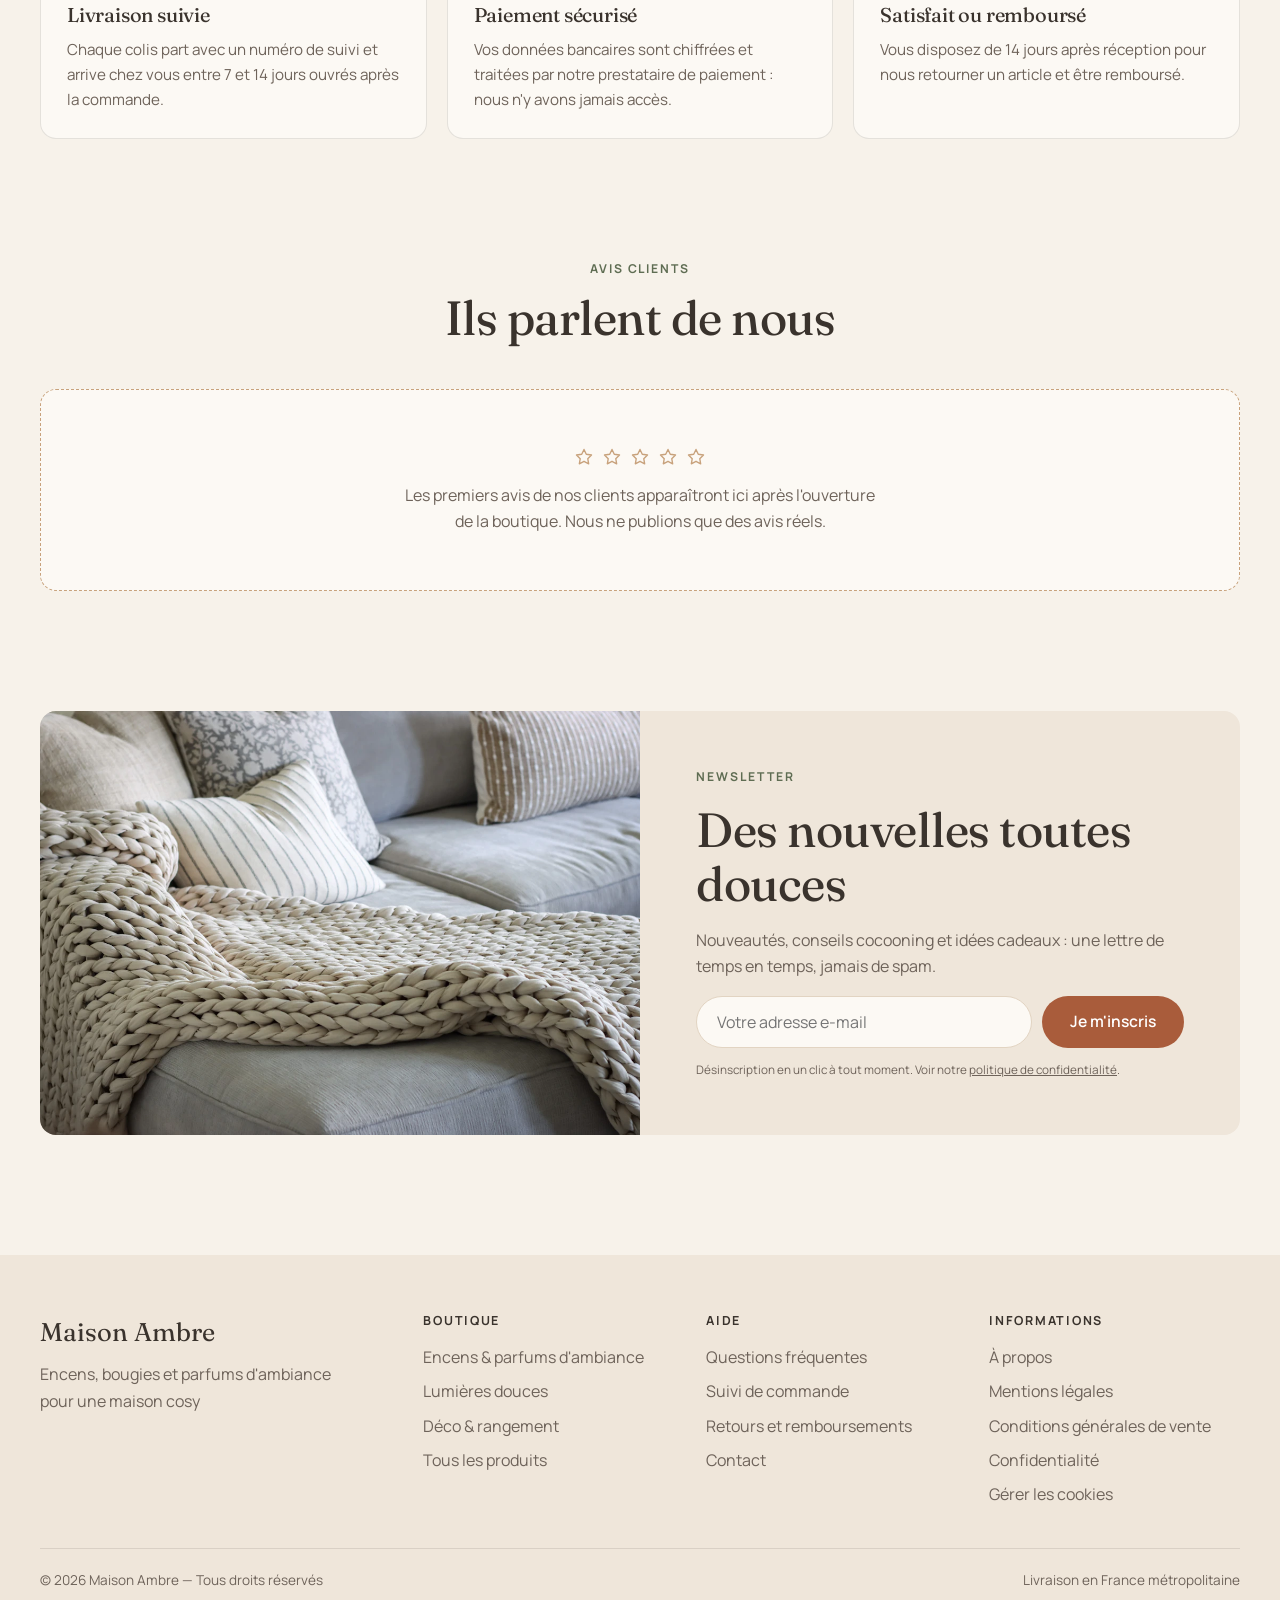
==== commit fb5c5b35: "Retire l'abonnement mensuel et la collection Coffrets cadeaux vide" ====
--- a/index.html
+++ b/index.html
@@ -52,7 +52,7 @@
         <p class="banniere__texte" style="--i:2">Des fumées douces, des lumières chaleureuses et des senteurs apaisantes pour ralentir, chaque jour.</p>
         <div class="banniere__actions" style="--i:3">
           <a class="bouton bouton--plein" href="page-collection.html?collection=encens-parfums-ambiance">Découvrir les encens</a>
-          <a class="bouton bouton--clair" href="page-collection.html?collection=coffrets-cadeaux">Idées cadeaux</a>
+          <a class="bouton bouton--clair" href="page-collection.html?collection=lumieres">Lumières douces</a>
         </div>
       </div>
     </section>
--- a/styles-base.css
+++ b/styles-base.css
@@ -121,7 +121,8 @@
   transition: border-color 0.3s, box-shadow 0.3s;
 }
 .entete.est-defile { border-bottom-color: var(--trait); box-shadow: 0 10px 30px -28px rgba(58, 51, 45, 0.6); }
-.entete__interieur { display: grid; grid-template-columns: 44px 1fr 44px; align-items: center; gap: 8px; height: 64px; }
+.entete__interieur { display: grid; grid-template-columns: 88px 1fr 88px; align-items: center; gap: 8px; height: 64px; }
+.entete__actions { display: flex; justify-content: flex-end; align-items: center; }
 .logo {
   justify-self: center;
   font-family: var(--police-titre); font-size: 1.45rem; font-weight: 500; letter-spacing: 0.02em;
@@ -174,6 +175,41 @@
 .menu-mobile__secondaires { display: grid; gap: 10px; font-size: 0.95rem; color: var(--gris); }
 .menu-mobile__secondaires a { text-decoration: none; }
 .menu-ouvert body { overflow: hidden; }
+
+/* ---------- Recherche (descend depuis le haut) ---------- */
+.recherche {
+  position: fixed; top: 0; left: 0; right: 0; z-index: 58;
+  max-height: 100dvh; overflow-y: auto;
+  background: var(--lin); box-shadow: 0 24px 50px -30px rgba(58, 51, 45, 0.55);
+  transform: translateY(-104%); visibility: hidden;
+  transition: transform 0.4s var(--courbe), visibility 0s linear 0.4s;
+}
+.recherche-ouverte .recherche { transform: none; visibility: visible; transition: transform 0.4s var(--courbe), visibility 0s; }
+.recherche-ouverte body { overflow: hidden; }
+.recherche__panneau { display: grid; gap: 14px; padding-top: 14px; padding-bottom: 22px; }
+.recherche__formulaire { display: flex; align-items: center; gap: 10px; padding: 0 6px 0 16px; border: 1px solid var(--sable); border-radius: 999px; background: #fff; }
+.recherche__formulaire:focus-within { border-color: var(--encre); }
+.recherche__icone { width: 22px; height: 22px; flex-shrink: 0; color: var(--gris); }
+.recherche__champ { flex: 1; min-width: 0; height: 52px; border: 0; background: transparent; font: inherit; font-size: 1rem; color: var(--encre); }
+.recherche__champ:focus { outline: none; }
+.recherche__champ::-webkit-search-cancel-button { display: none; }
+.recherche__idees { display: flex; flex-wrap: wrap; align-items: center; gap: 8px; font-size: 0.85rem; color: var(--gris); }
+.recherche__idees .puce { min-height: 34px; padding: 0 12px; font-size: 0.85rem; }
+.recherche.a-texte .recherche__idees { display: none; }
+.recherche__message { font-size: 0.88rem; color: var(--gris); }
+.recherche__message:empty { display: none; }
+.recherche__resultats { display: grid; gap: 4px; }
+@media (min-width: 768px) { .recherche__resultats { grid-template-columns: 1fr 1fr; column-gap: 16px; } }
+.resultat { display: flex; align-items: center; gap: 14px; padding: 8px; border-radius: var(--rayon-petit); text-decoration: none; transition: background-color 0.25s; }
+.resultat:hover, .resultat:focus-visible { background: var(--beige); }
+.resultat__visuel { position: relative; overflow: hidden; display: grid; place-items: center; flex-shrink: 0; width: 60px; height: 60px; border-radius: var(--rayon-petit); background: #F2EBE0; color: var(--sauge-fonce); }
+.resultat__visuel img { width: 100%; height: 100%; object-fit: cover; }
+.resultat__visuel svg { width: 28px; height: 28px; }
+.resultat__texte { display: grid; gap: 2px; flex: 1; min-width: 0; font-size: 0.92rem; line-height: 1.3; }
+.resultat__texte small { font-size: 0.8rem; color: var(--sauge-fonce); }
+.resultat__prix { flex-shrink: 0; font-size: 0.9rem; font-weight: 700; }
+.recherche__tout { justify-self: start; }
+.recherche__tout[hidden] { display: none; }
 
 /* Grand écran : navigation visible, burger masqué */
 @media (min-width: 960px) {
--- a/styles-boutique.css
+++ b/styles-boutique.css
@@ -153,6 +153,12 @@
 .option-produit__valeurs .puce--photo { padding: 4px 14px 4px 4px; }
 .option-produit__valeurs .puce img { width: 34px; height: 34px; border-radius: 50%; object-fit: cover; flex-shrink: 0; }
 .option-produit__valeurs .puce[aria-pressed="true"] { box-shadow: 0 0 0 2px var(--creme), 0 0 0 3px var(--encre); }
+.details-choix { padding: 14px 16px; border: 1px solid var(--trait); border-radius: var(--rayon-petit); background: var(--lin); }
+.details-choix[hidden] { display: none; }
+.details-choix__titre { margin-bottom: 8px; font-size: 0.72rem; font-weight: 700; letter-spacing: 0.1em; text-transform: uppercase; color: var(--sauge-fonce); }
+.details-choix ul { display: grid; gap: 6px; font-size: 0.92rem; }
+.details-choix li { display: flex; gap: 10px; align-items: flex-start; }
+.details-choix svg { width: 18px; height: 18px; margin-top: 2px; color: var(--sauge-fonce); flex-shrink: 0; }
 /* Photo de la variante choisie, par-dessus le diaporama */
 .galerie__variante { position: absolute; inset: 0; z-index: 2; opacity: 0; pointer-events: none; transition: opacity 0.5s var(--courbe); background: var(--lin); }
 .galerie__variante.est-active { opacity: 1; }
